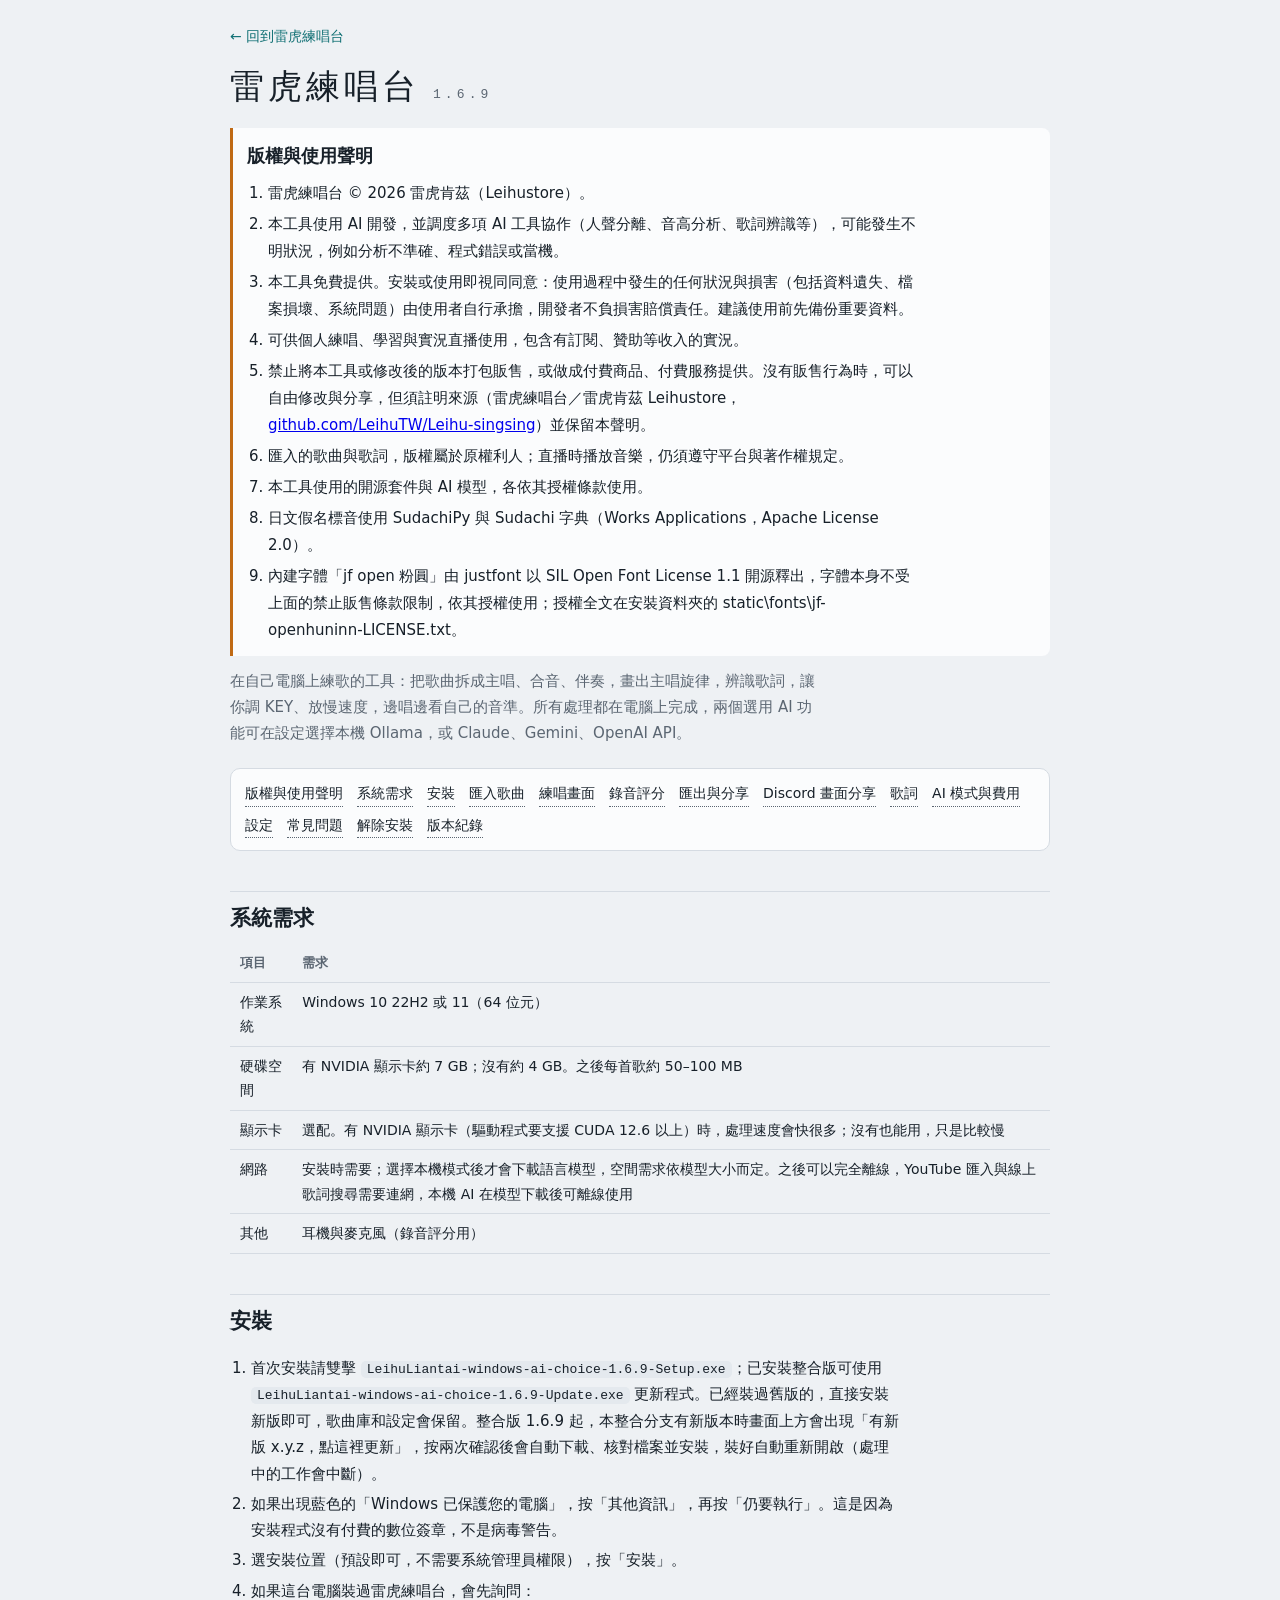
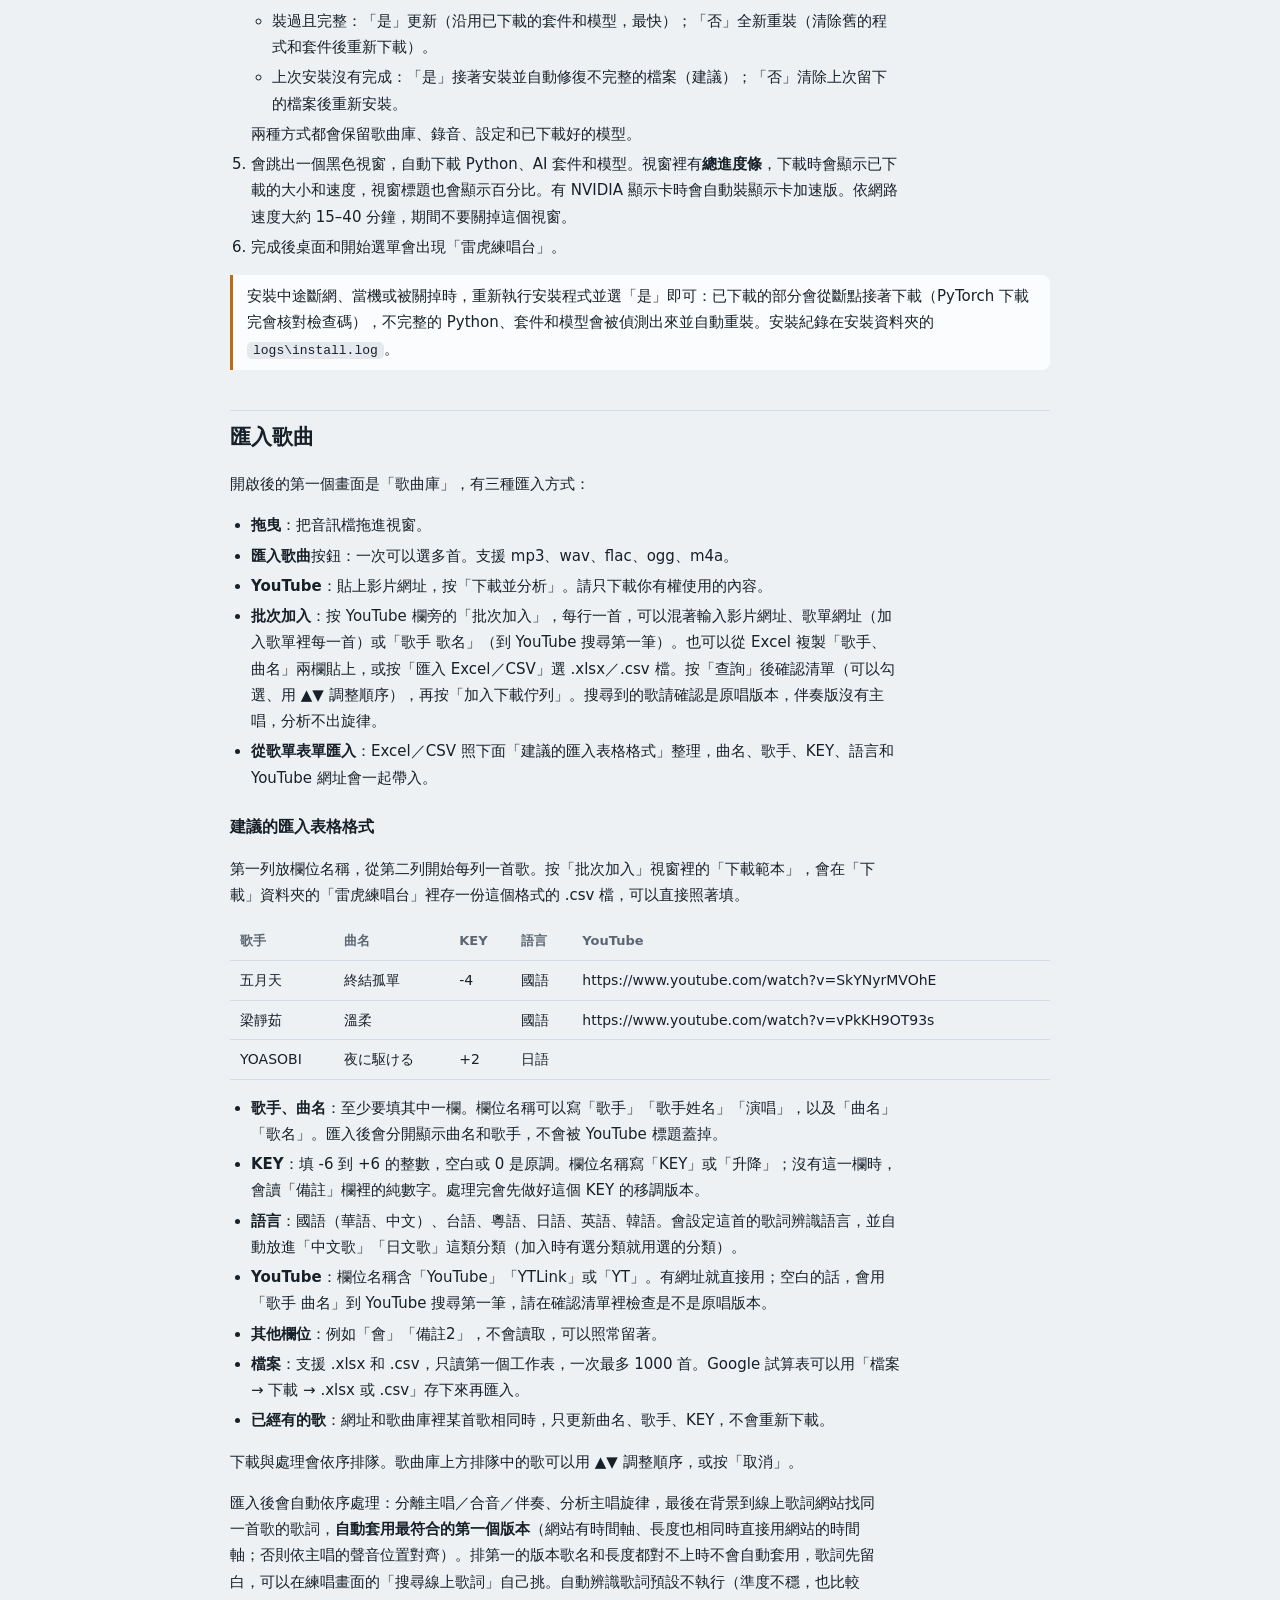
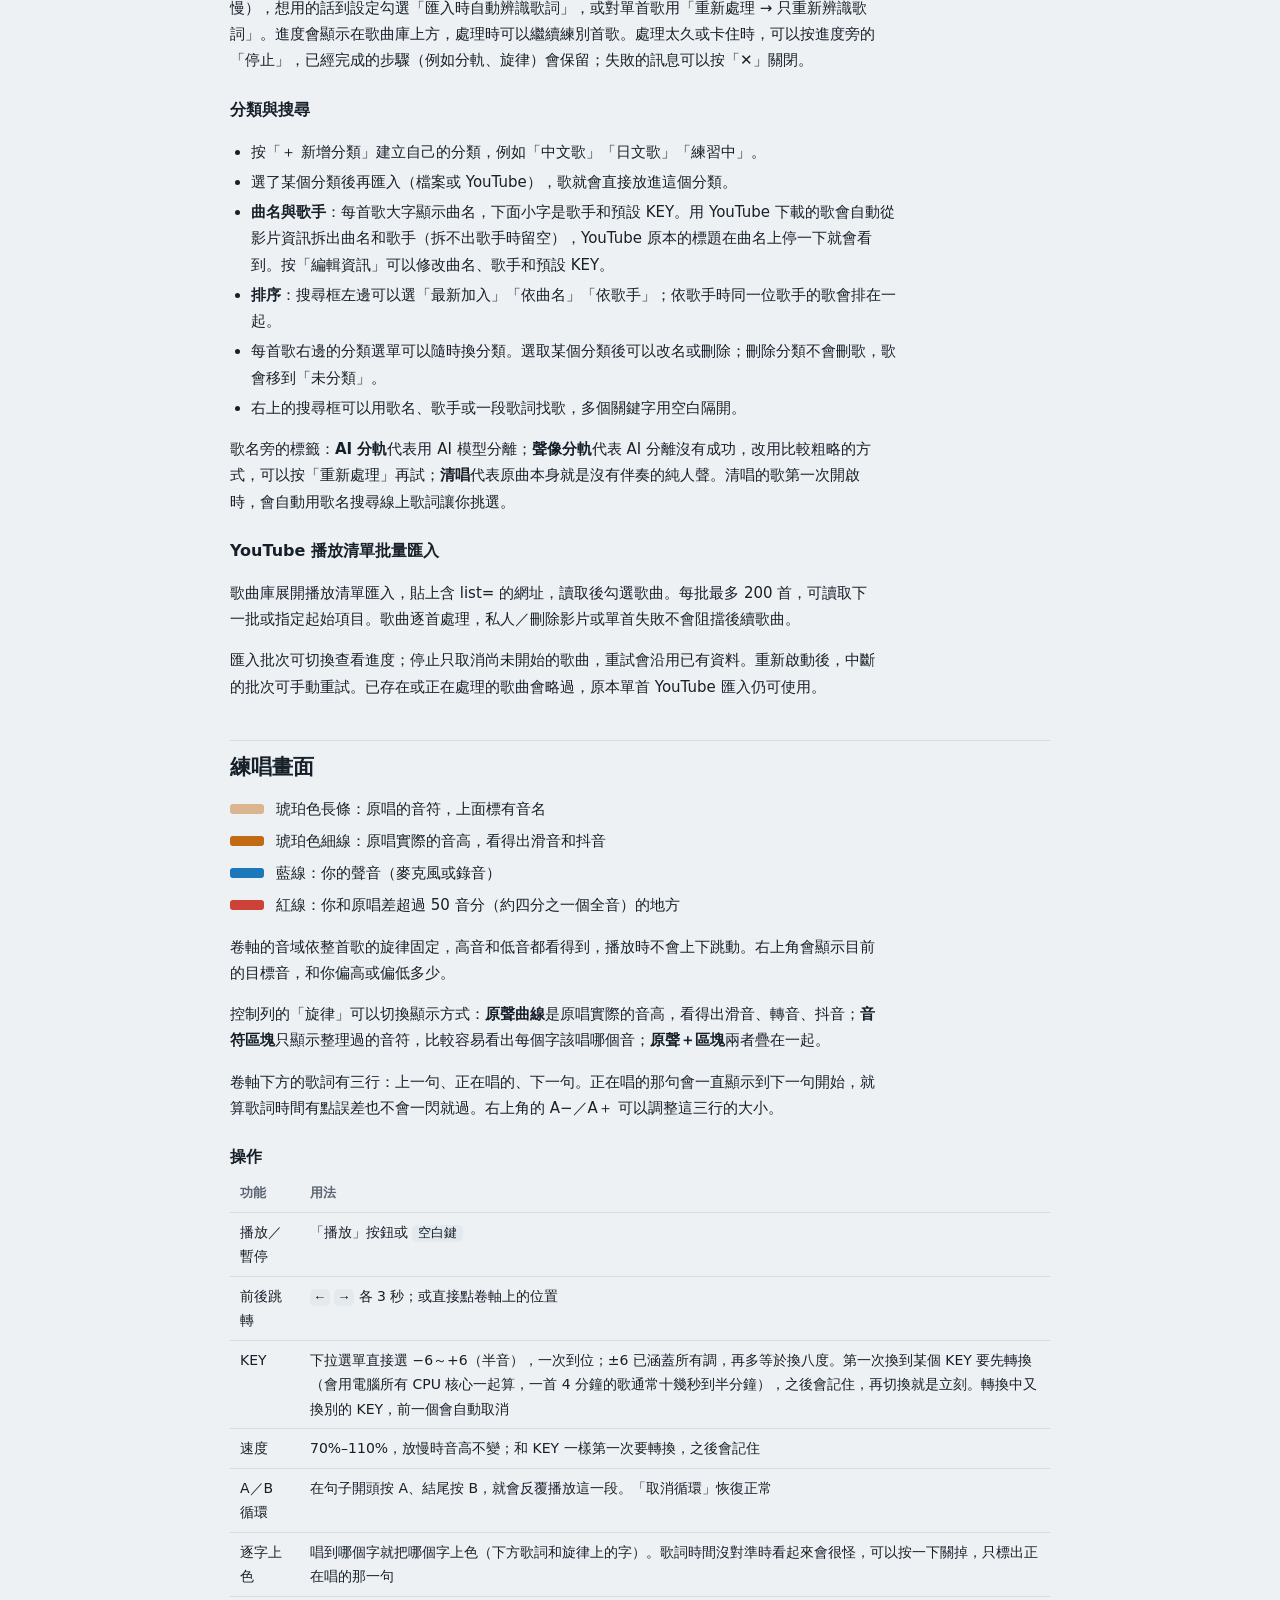
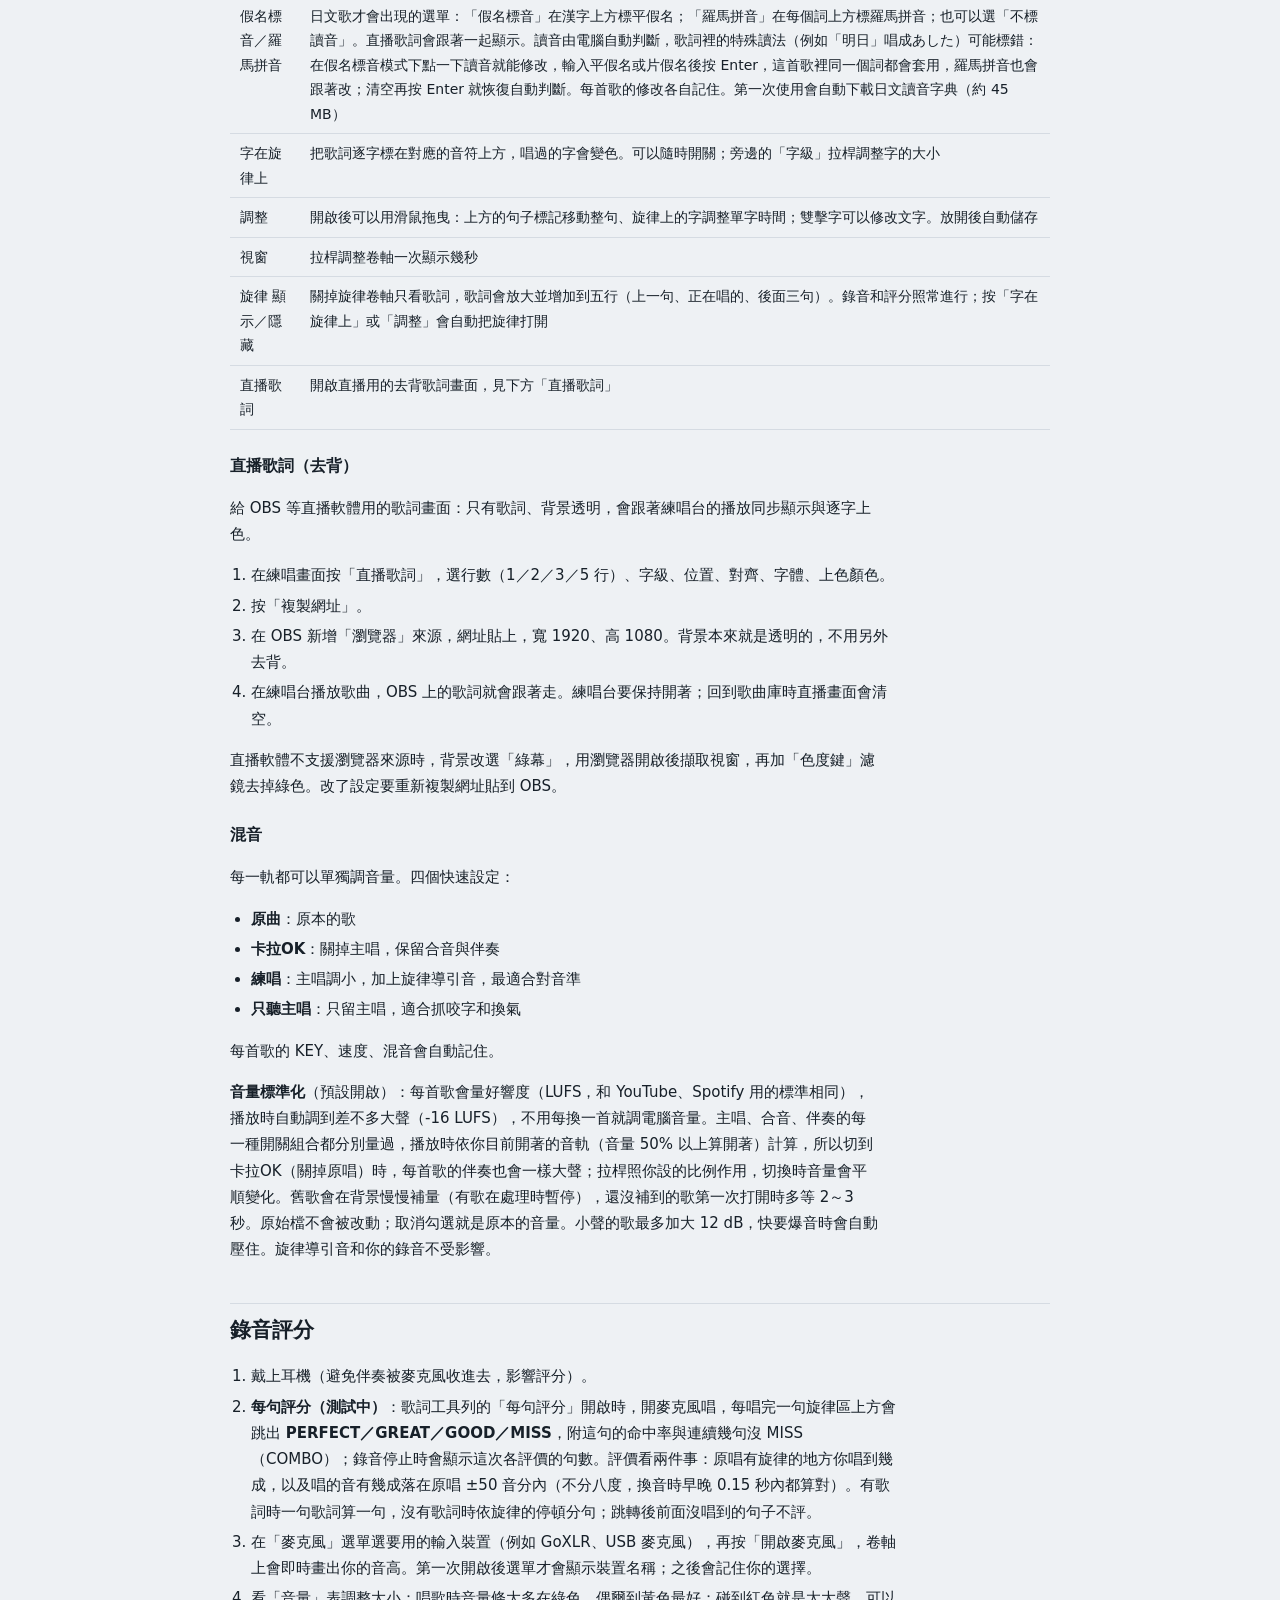
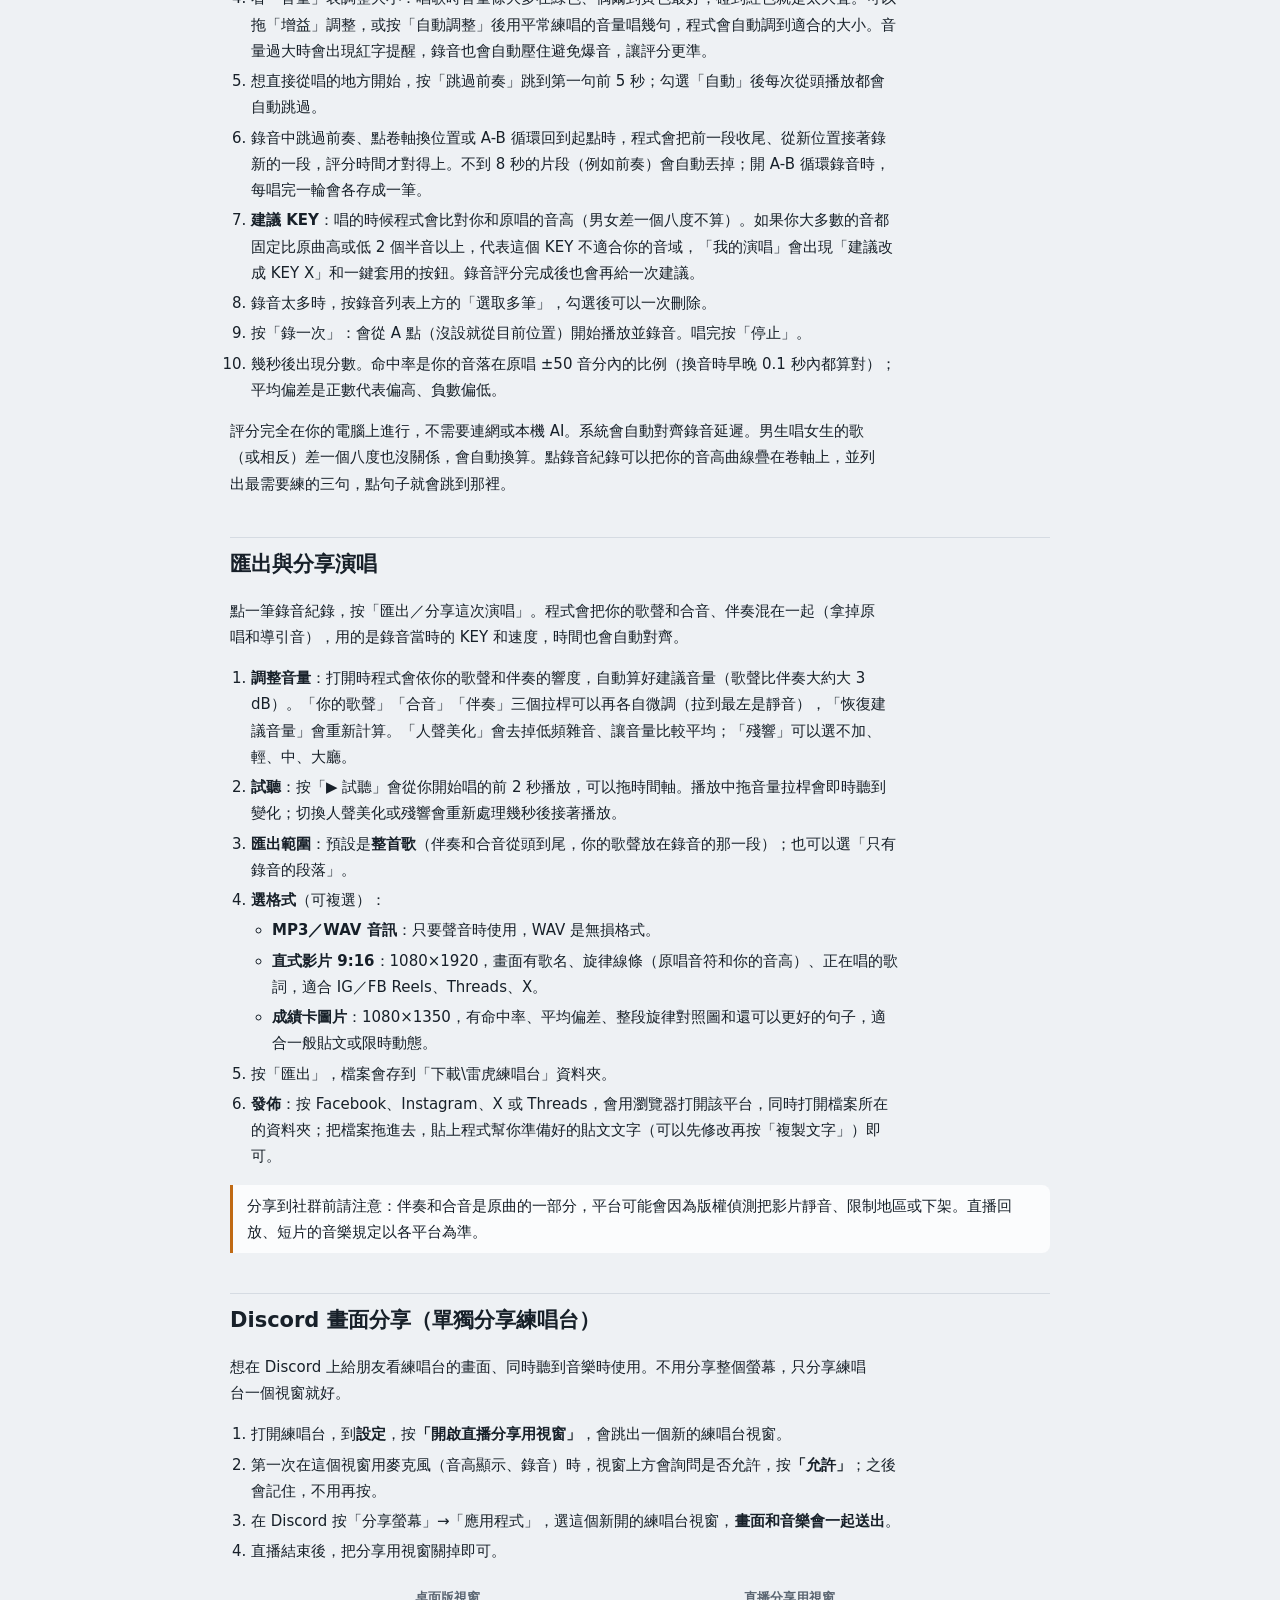
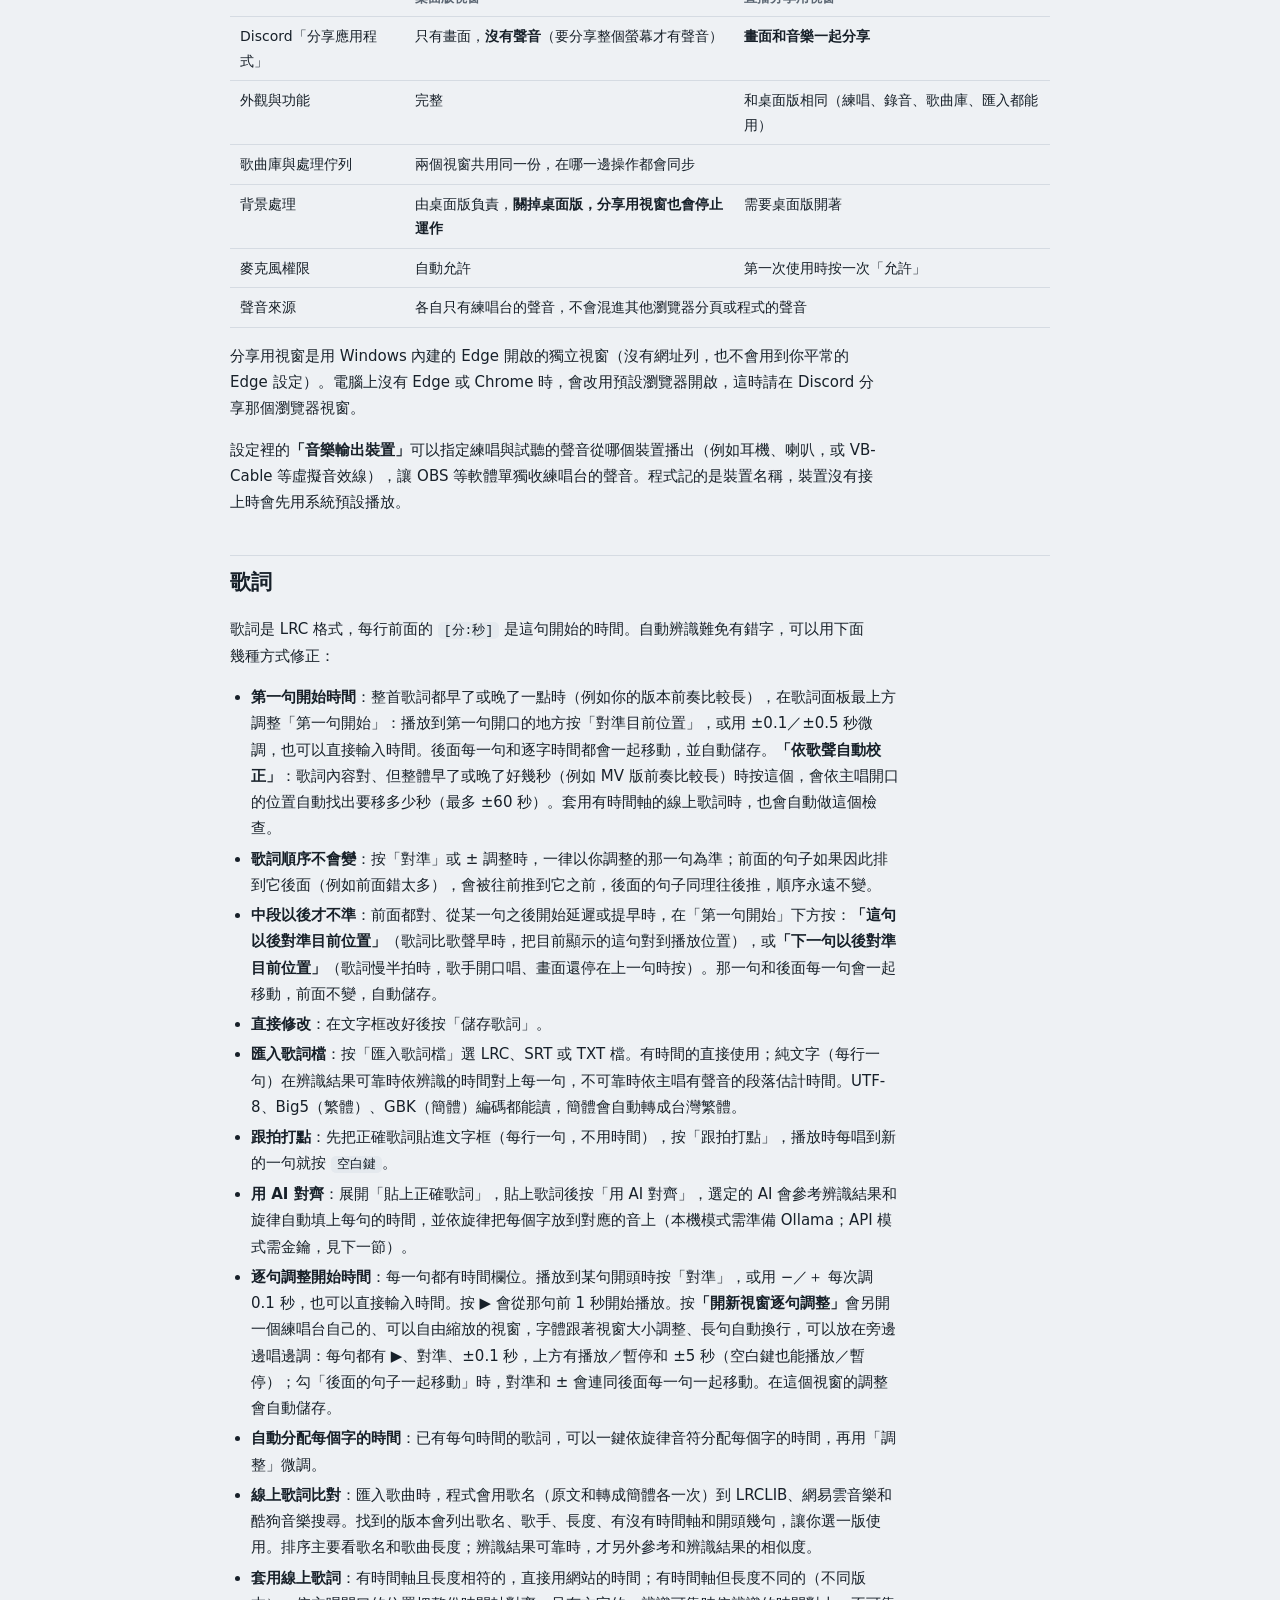
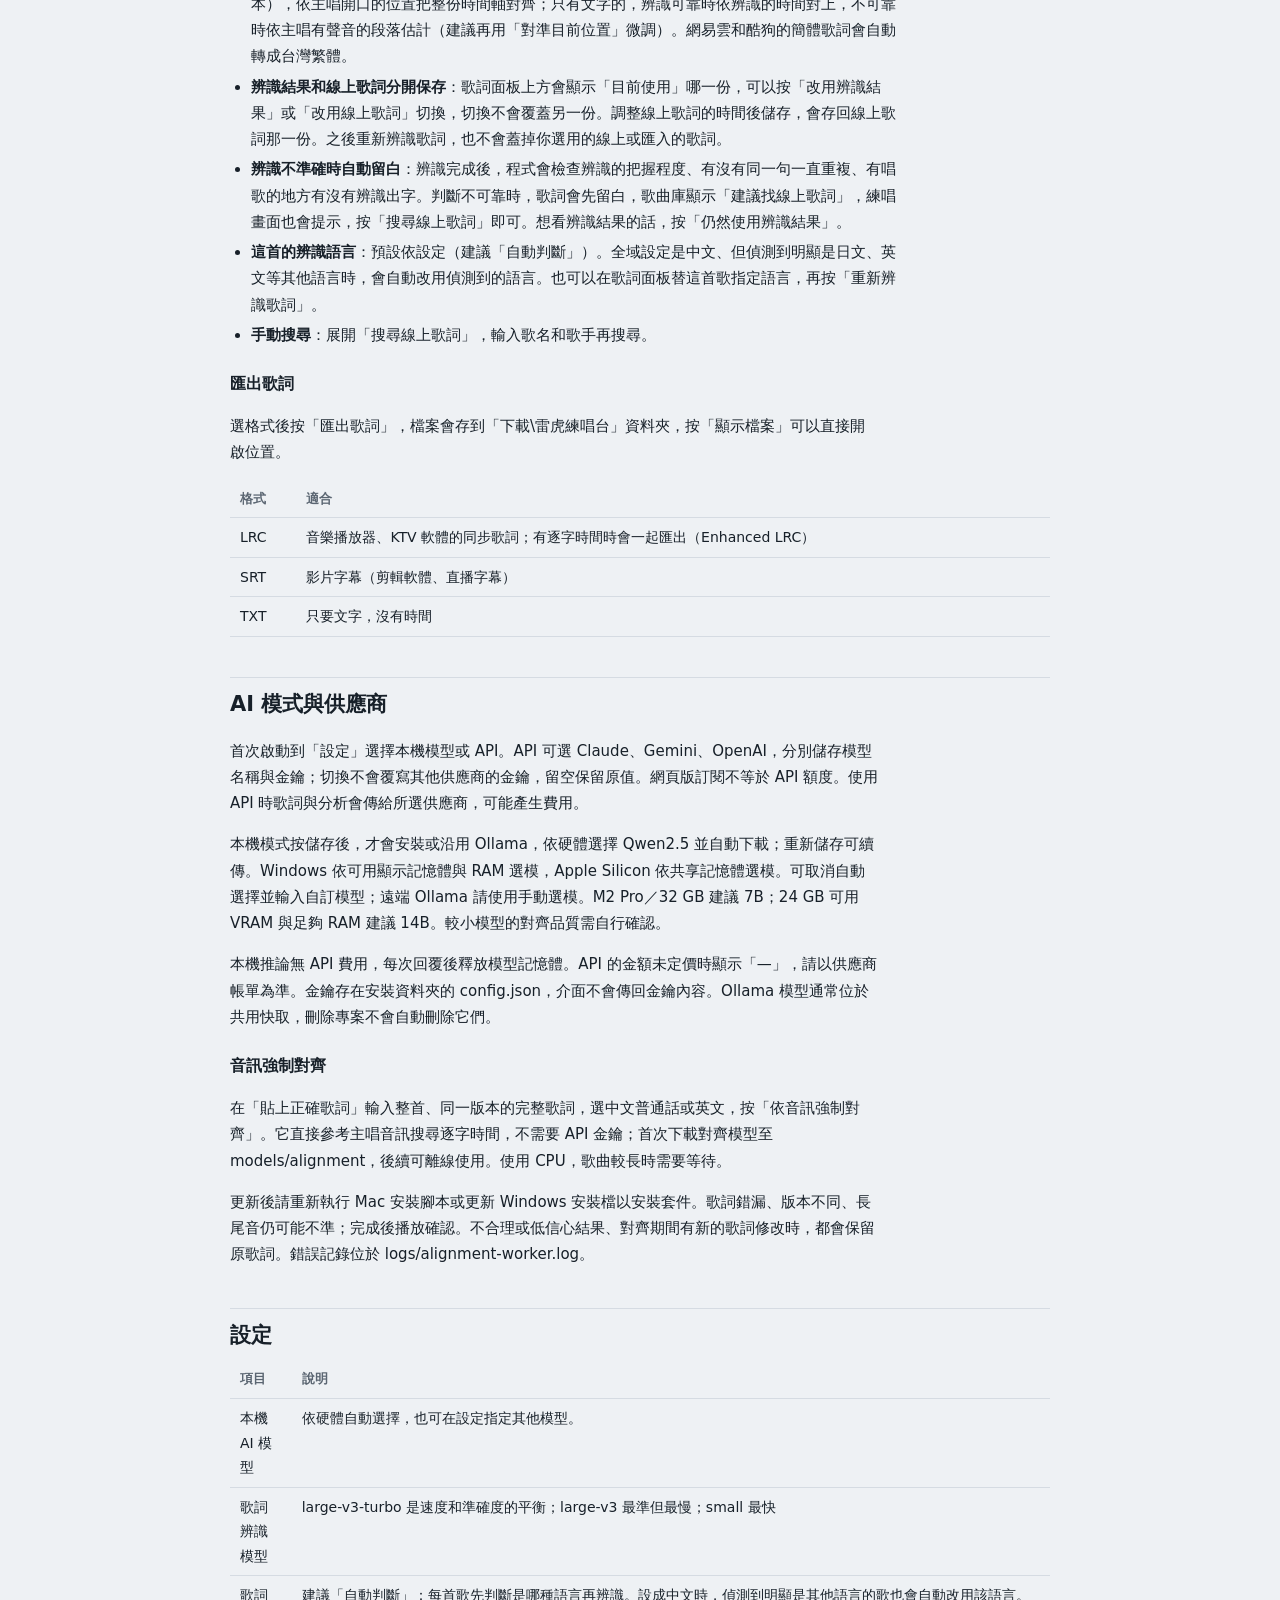
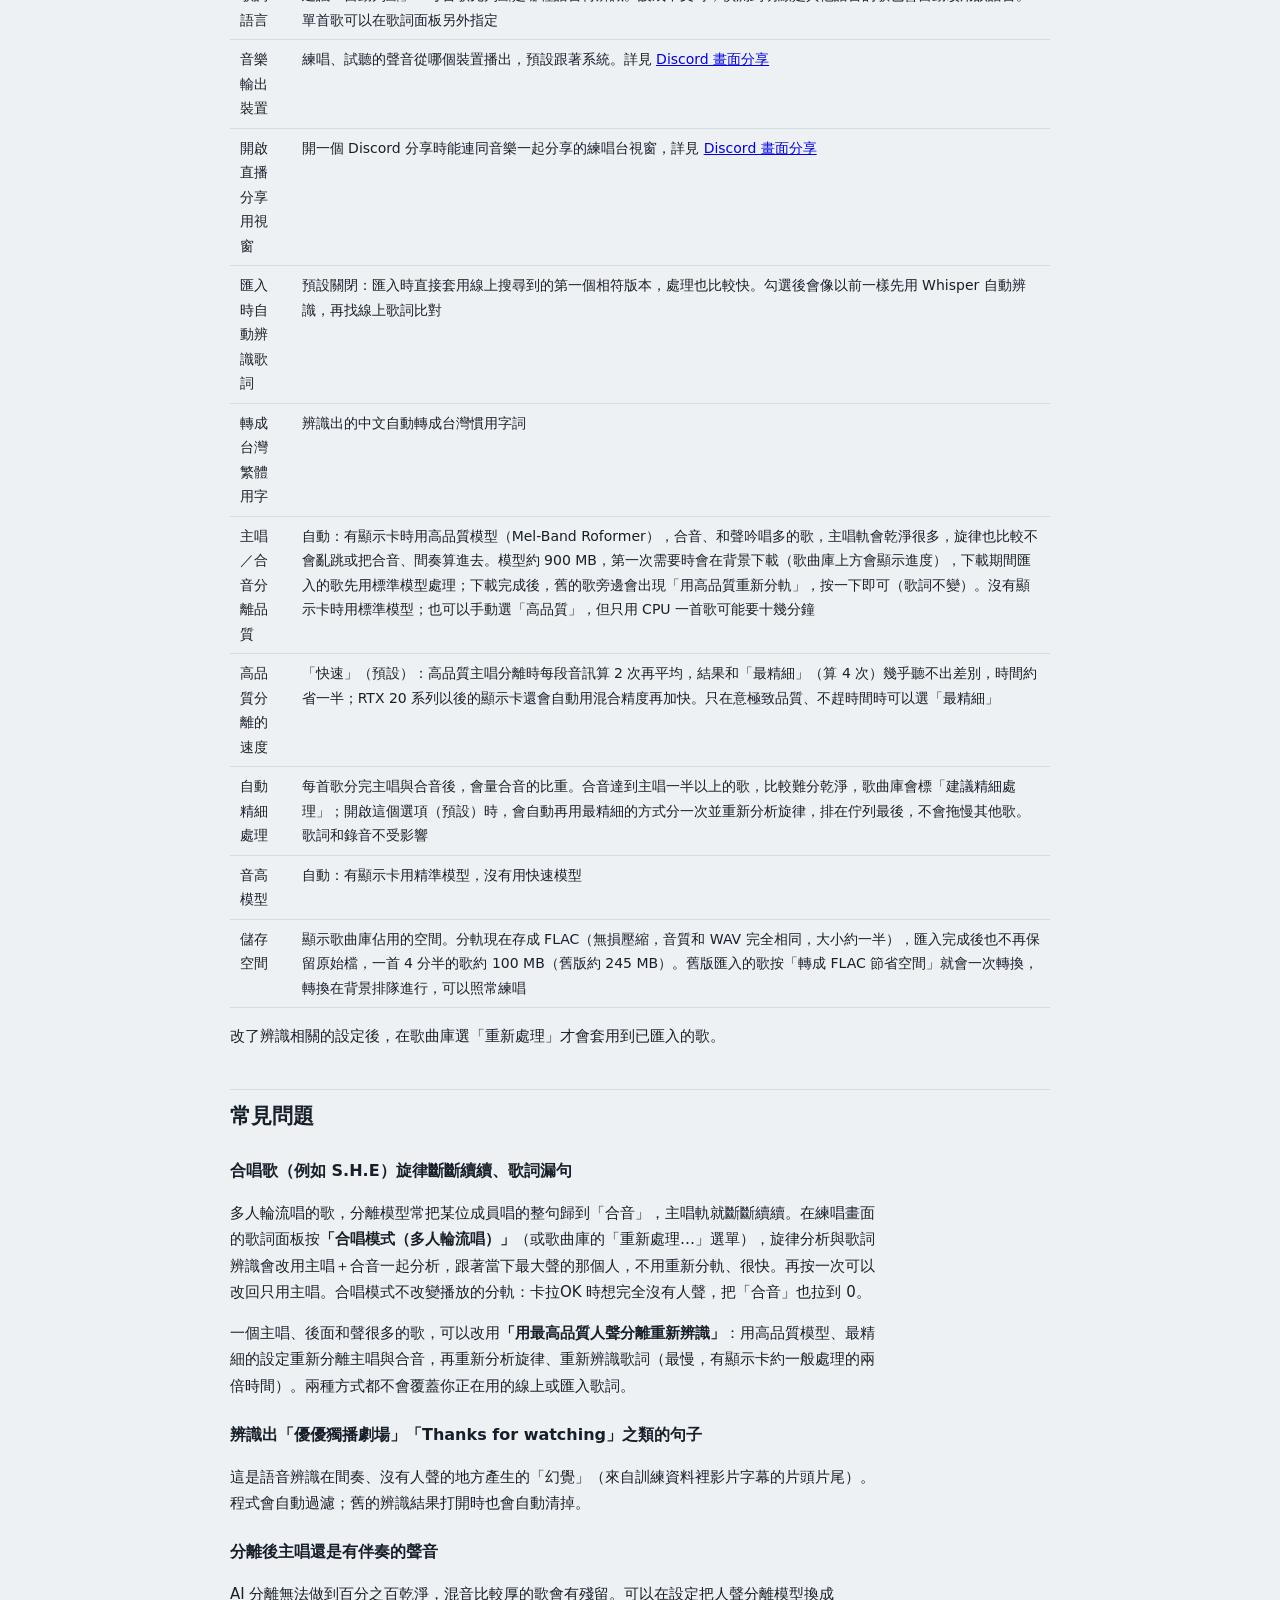
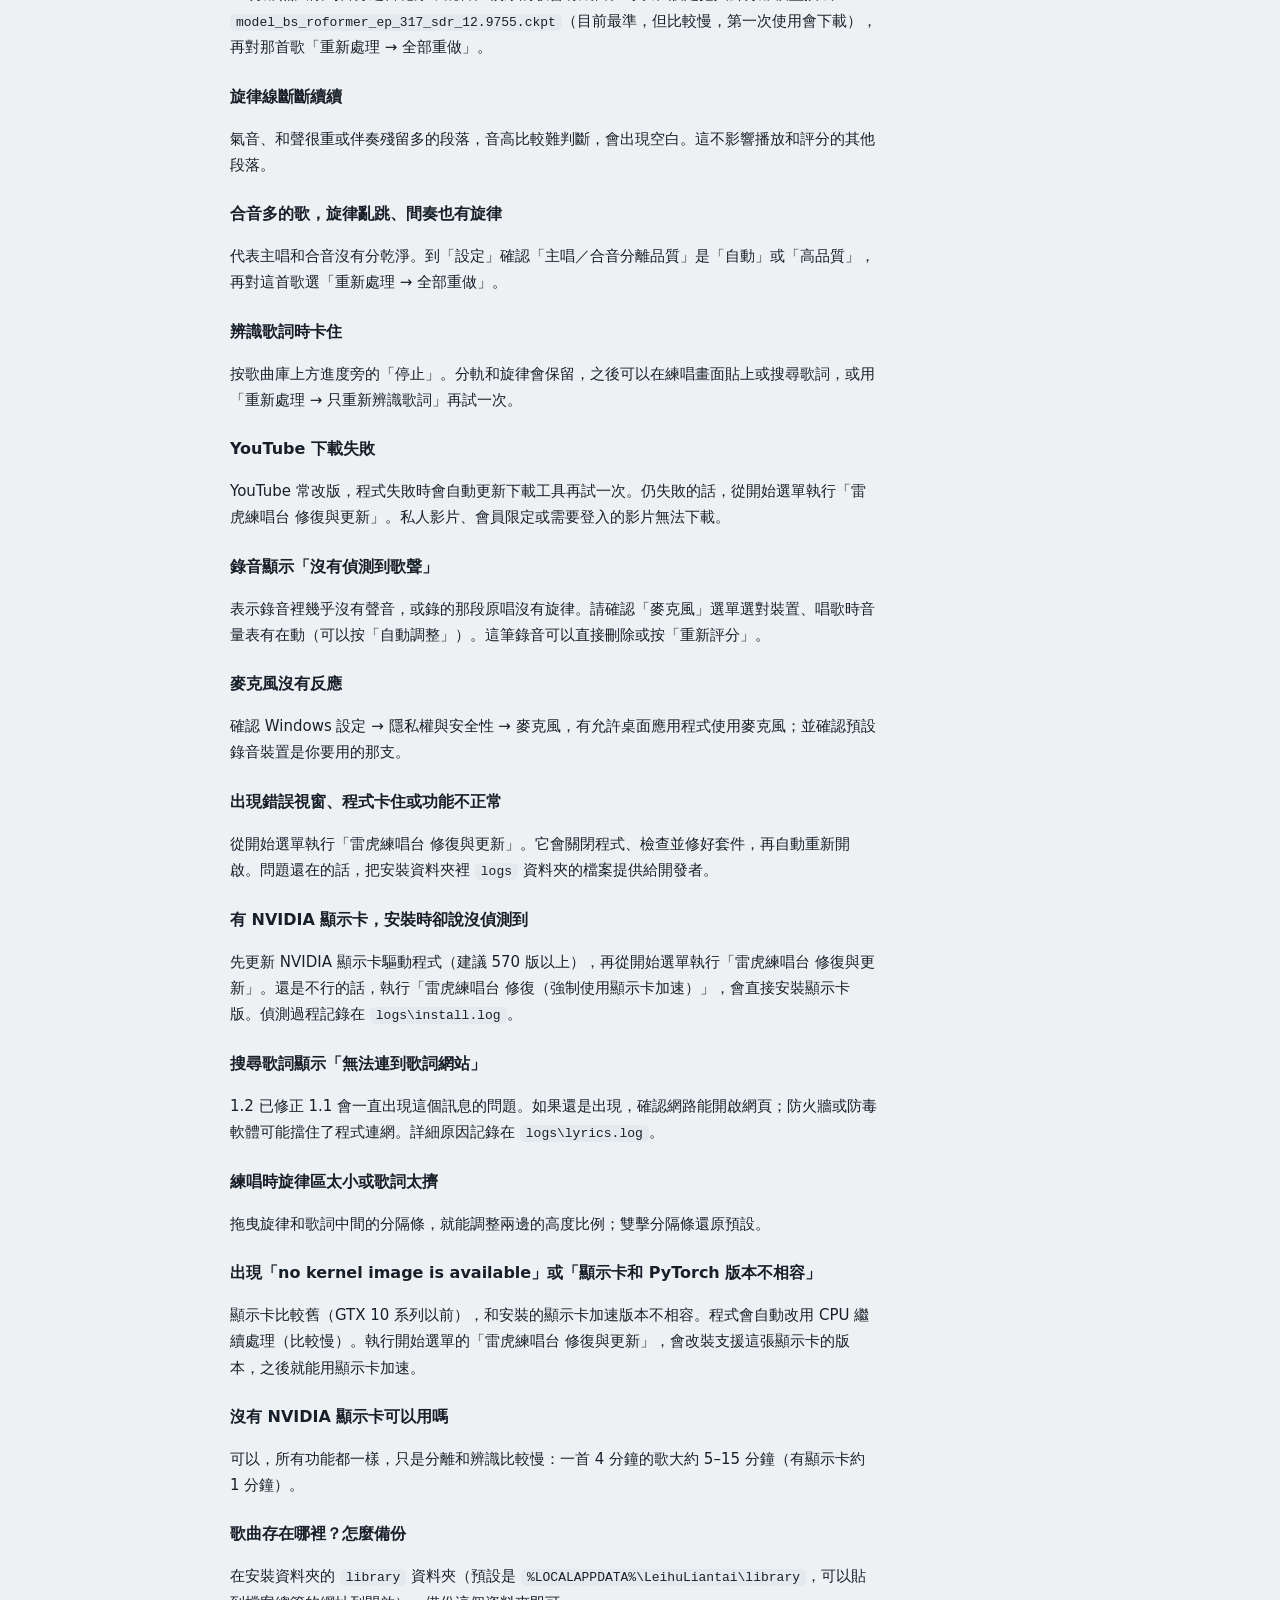
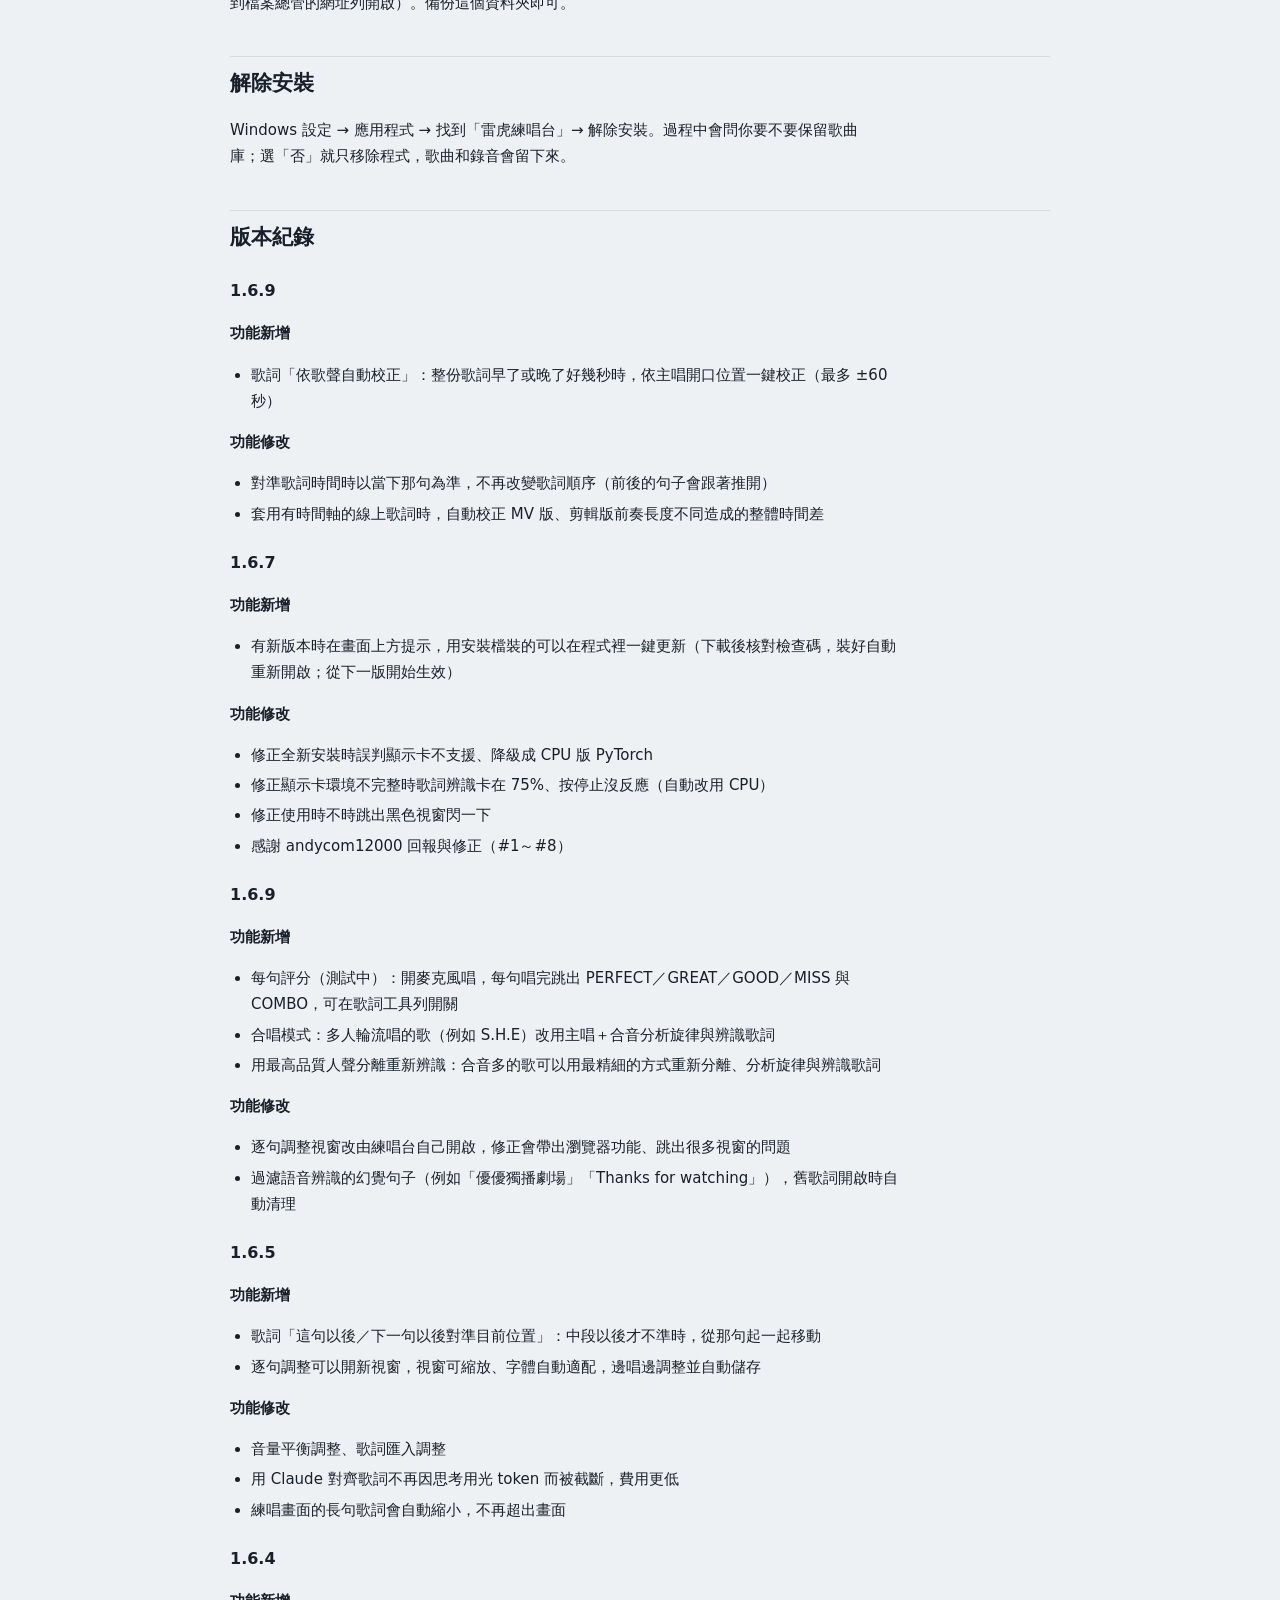
==== static/help.html @ 4dffa062 "Merge upstream 1.6.8 and preserve custom sync with integration-only updates" ====
<!doctype html>
<html lang="zh-Hant-TW">
<head>
<meta charset="utf-8">
<meta name="viewport" content="width=device-width,initial-scale=1">
<title>雷虎練唱台 1.6.9 使用說明</title>
<style>
/* 和程式本體同一套色彩：冷色控台底、琥珀色是原唱旋律、藍色是你的聲音 */
:root {
  --bg: #eef1f4; --panel: #fbfcfd; --ink: #172029; --muted: #5b6672; --line: #d5dbe2;
  --melody: #c06a14; --voice: #1d78bb; --accent: #0f6f73; --bad: #cc4237; --code: #e4e9ee;
  --sans: "Noto Sans TC", "PingFang TC", "Microsoft JhengHei", "Heiti TC", system-ui, sans-serif;
  --lyric: "LXGW WenKai TC", "Kaiti TC", "BiauKai", "DFKai-SB", "Noto Serif TC", serif;
  --mono: ui-monospace, "SF Mono", Consolas, "Cascadia Mono", monospace;
  color-scheme: light;
}
@media (prefers-color-scheme: dark) {
  :root { --bg: #0e1318; --panel: #151c23; --ink: #e5eaef; --muted: #91a0ae; --line: #26313b;
    --melody: #f0a04a; --voice: #5cb2ef; --accent: #3cb6ad; --bad: #f06a5f; --code: #1d262f; color-scheme: dark; }
}
* { box-sizing: border-box; }
html, body { margin: 0; background: var(--bg); color: var(--ink); font: 15px/1.75 var(--sans); }
.wrap { max-width: 860px; margin: 0 auto; padding: 24px 20px 64px; }
.top { display: flex; align-items: center; gap: 12px; flex-wrap: wrap; margin-bottom: 8px; }
.top a { color: var(--accent); text-decoration: none; font-size: 14px; }
h1 { font-family: var(--lyric); font-size: 34px; font-weight: 500; letter-spacing: .12em; margin: 8px 0 0; text-wrap: balance; }
.ver { font-family: var(--mono); font-size: 13px; color: var(--muted); }
.lede { color: var(--muted); max-width: 62ch; margin: 6px 0 22px; }
nav.toc { display: flex; flex-wrap: wrap; gap: 6px 14px; padding: 12px 14px; background: var(--panel); border: 1px solid var(--line); border-radius: 10px; font-size: 14px; }
nav.toc a { color: var(--ink); text-decoration: none; border-bottom: 1px dotted var(--muted); }
h2 { font-size: 21px; margin: 40px 0 8px; padding-top: 8px; border-top: 1px solid var(--line); text-wrap: balance; }
h3 { font-size: 16px; margin: 22px 0 4px; }
p, li { max-width: 68ch; }
ol, ul { padding-left: 1.4em; }
li { margin: 4px 0; }
kbd, code { font-family: var(--mono); font-size: 13px; background: var(--code); border-radius: 5px; padding: 1px 6px; }
.legal h2 { margin: 4px 0 8px; font-size: 18px; border-top: 0; padding-top: 0; }
.legal ol { margin: 0; padding-left: 1.4em; line-height: 1.8; }
.note { border-left: 3px solid var(--melody); padding: 8px 14px; background: var(--panel); border-radius: 0 8px 8px 0; margin: 12px 0; }
.warn { border-left-color: var(--bad); }
table { border-collapse: collapse; width: 100%; font-size: 14px; }
.tw { overflow-x: auto; }
th, td { text-align: left; padding: 7px 10px; border-bottom: 1px solid var(--line); vertical-align: top; }
th { color: var(--muted); font-weight: 600; font-size: 13px; }
.legend { display: grid; grid-template-columns: auto 1fr; gap: 6px 12px; align-items: center; margin: 10px 0; }
.sw { width: 34px; height: 10px; border-radius: 3px; }
.num { font-family: var(--mono); font-variant-numeric: tabular-nums; }
@media (max-width: 560px) { h1 { font-size: 28px; } .wrap { padding: 16px; } }
</style>
</head>
<body>
<div class="wrap">
  <div class="top"><a href="/" id="back">← 回到雷虎練唱台</a></div>
  <h1>雷虎練唱台 <span class="ver">1.6.9</span></h1>

  <section id="copyright" class="note legal" aria-labelledby="copyright-h">
    <h2 id="copyright-h">版權與使用聲明</h2>
    <ol>
      <li>雷虎練唱台 © 2026 雷虎肯茲（Leihustore）。</li>
      <li>本工具使用 AI 開發，並調度多項 AI 工具協作（人聲分離、音高分析、歌詞辨識等），可能發生不明狀況，例如分析不準確、程式錯誤或當機。</li>
      <li>本工具免費提供。安裝或使用即視同同意：使用過程中發生的任何狀況與損害（包括資料遺失、檔案損壞、系統問題）由使用者自行承擔，開發者不負損害賠償責任。建議使用前先備份重要資料。</li>
      <li>可供個人練唱、學習與實況直播使用，包含有訂閱、贊助等收入的實況。</li>
      <li>禁止將本工具或修改後的版本打包販售，或做成付費商品、付費服務提供。沒有販售行為時，可以自由修改與分享，但須註明來源（雷虎練唱台／雷虎肯茲 Leihustore，<a href="https://github.com/LeihuTW/Leihu-singsing">github.com/LeihuTW/Leihu-singsing</a>）並保留本聲明。</li>
      <li>匯入的歌曲與歌詞，版權屬於原權利人；直播時播放音樂，仍須遵守平台與著作權規定。</li>
      <li>本工具使用的開源套件與 AI 模型，各依其授權條款使用。</li>
      <li>日文假名標音使用 SudachiPy 與 Sudachi 字典（Works Applications，Apache License 2.0）。</li>
      <li>內建字體「jf open 粉圓」由 justfont 以 SIL Open Font License 1.1 開源釋出，字體本身不受上面的禁止販售條款限制，依其授權使用；授權全文在安裝資料夾的 static\fonts\jf-openhuninn-LICENSE.txt。</li>
    </ol>
  </section>
  <p class="lede">在自己電腦上練歌的工具：把歌曲拆成主唱、合音、伴奏，畫出主唱旋律，辨識歌詞，讓你調 KEY、放慢速度，邊唱邊看自己的音準。所有處理都在電腦上完成，兩個選用 AI 功能可在設定選擇本機 Ollama，或 Claude、Gemini、OpenAI API。</p>

  <nav class="toc" aria-label="目錄">
    <a href="#copyright">版權與使用聲明</a><a href="#req">系統需求</a><a href="#install">安裝</a><a href="#import">匯入歌曲</a><a href="#practice">練唱畫面</a>
    <a href="#record">錄音評分</a><a href="#share">匯出與分享</a><a href="#screenshare">Discord 畫面分享</a><a href="#lyrics">歌詞</a><a href="#claude">AI 模式與費用</a><a href="#settings">設定</a>
    <a href="#faq">常見問題</a><a href="#uninstall">解除安裝</a><a href="#changes">版本紀錄</a>
  </nav>

  <h2 id="req">系統需求</h2>
  <div class="tw"><table>
    <tr><th>項目</th><th>需求</th></tr>
    <tr><td>作業系統</td><td>Windows 10 22H2 或 11（64 位元）</td></tr>
    <tr><td>硬碟空間</td><td>有 NVIDIA 顯示卡約 7 GB；沒有約 4 GB。之後每首歌約 50–100 MB</td></tr>
    <tr><td>顯示卡</td><td>選配。有 NVIDIA 顯示卡（驅動程式要支援 CUDA 12.6 以上）時，處理速度會快很多；沒有也能用，只是比較慢</td></tr>
    <tr><td>網路</td><td>安裝時需要；選擇本機模式後才會下載語言模型，空間需求依模型大小而定。之後可以完全離線，YouTube 匯入與線上歌詞搜尋需要連網，本機 AI 在模型下載後可離線使用</td></tr>
    <tr><td>其他</td><td>耳機與麥克風（錄音評分用）</td></tr>
  </table></div>

  <h2 id="install">安裝</h2>
  <ol>
    <li>首次安裝請雙擊 <code>LeihuLiantai-windows-ai-choice-1.6.9-Setup.exe</code>；已安裝整合版可使用 <code>LeihuLiantai-windows-ai-choice-1.6.9-Update.exe</code> 更新程式。已經裝過舊版的，直接安裝新版即可，歌曲庫和設定會保留。整合版 1.6.9 起，本整合分支有新版本時畫面上方會出現「有新版 x.y.z，點這裡更新」，按兩次確認後會自動下載、核對檔案並安裝，裝好自動重新開啟（處理中的工作會中斷）。</li>
    <li>如果出現藍色的「Windows 已保護您的電腦」，按「其他資訊」，再按「仍要執行」。這是因為安裝程式沒有付費的數位簽章，不是病毒警告。</li>
    <li>選安裝位置（預設即可，不需要系統管理員權限），按「安裝」。</li>
    <li>如果這台電腦裝過雷虎練唱台，會先詢問：
      <ul>
        <li>裝過且完整：「是」更新（沿用已下載的套件和模型，最快）；「否」全新重裝（清除舊的程式和套件後重新下載）。</li>
        <li>上次安裝沒有完成：「是」接著安裝並自動修復不完整的檔案（建議）；「否」清除上次留下的檔案後重新安裝。</li>
      </ul>
      兩種方式都會保留歌曲庫、錄音、設定和已下載好的模型。</li>
    <li>會跳出一個黑色視窗，自動下載 Python、AI 套件和模型。視窗裡有<b>總進度條</b>，下載時會顯示已下載的大小和速度，視窗標題也會顯示百分比。有 NVIDIA 顯示卡時會自動裝顯示卡加速版。依網路速度大約 15–40 分鐘，期間不要關掉這個視窗。</li>
    <li>完成後桌面和開始選單會出現「雷虎練唱台」。</li>
  </ol>
  <div class="note">安裝中途斷網、當機或被關掉時，重新執行安裝程式並選「是」即可：已下載的部分會從斷點接著下載（PyTorch 下載完會核對檢查碼），不完整的 Python、套件和模型會被偵測出來並自動重裝。安裝紀錄在安裝資料夾的 <code>logs\install.log</code>。</div>

  <h2 id="import">匯入歌曲</h2>
  <p>開啟後的第一個畫面是「歌曲庫」，有三種匯入方式：</p>
  <ul>
    <li><b>拖曳</b>：把音訊檔拖進視窗。</li>
    <li><b>匯入歌曲</b>按鈕：一次可以選多首。支援 mp3、wav、flac、ogg、m4a。</li>
    <li><b>YouTube</b>：貼上影片網址，按「下載並分析」。請只下載你有權使用的內容。</li>
    <li><b>批次加入</b>：按 YouTube 欄旁的「批次加入」，每行一首，可以混著輸入影片網址、歌單網址（加入歌單裡每一首）或「歌手 歌名」（到 YouTube 搜尋第一筆）。也可以從 Excel 複製「歌手、曲名」兩欄貼上，或按「匯入 Excel／CSV」選 .xlsx／.csv 檔。按「查詢」後確認清單（可以勾選、用 ▲▼ 調整順序），再按「加入下載佇列」。搜尋到的歌請確認是原唱版本，伴奏版沒有主唱，分析不出旋律。</li>
    <li><b>從歌單表單匯入</b>：Excel／CSV 照下面「建議的匯入表格格式」整理，曲名、歌手、KEY、語言和 YouTube 網址會一起帶入。</li>
  </ul>
  <h3 id="sheet-format">建議的匯入表格格式</h3>
  <p>第一列放欄位名稱，從第二列開始每列一首歌。按「批次加入」視窗裡的「下載範本」，會在「下載」資料夾的「雷虎練唱台」裡存一份這個格式的 .csv 檔，可以直接照著填。</p>
  <div class="tw"><table>
    <tr><th>歌手</th><th>曲名</th><th>KEY</th><th>語言</th><th>YouTube</th></tr>
    <tr><td>五月天</td><td>終結孤單</td><td>-4</td><td>國語</td><td>https://www.youtube.com/watch?v=SkYNyrMVOhE</td></tr>
    <tr><td>梁靜茹</td><td>溫柔</td><td></td><td>國語</td><td>https://www.youtube.com/watch?v=vPkKH9OT93s</td></tr>
    <tr><td>YOASOBI</td><td>夜に駆ける</td><td>+2</td><td>日語</td><td></td></tr>
  </table></div>
  <ul>
    <li><b>歌手、曲名</b>：至少要填其中一欄。欄位名稱可以寫「歌手」「歌手姓名」「演唱」，以及「曲名」「歌名」。匯入後會分開顯示曲名和歌手，不會被 YouTube 標題蓋掉。</li>
    <li><b>KEY</b>：填 -6 到 +6 的整數，空白或 0 是原調。欄位名稱寫「KEY」或「升降」；沒有這一欄時，會讀「備註」欄裡的純數字。處理完會先做好這個 KEY 的移調版本。</li>
    <li><b>語言</b>：國語（華語、中文）、台語、粵語、日語、英語、韓語。會設定這首的歌詞辨識語言，並自動放進「中文歌」「日文歌」這類分類（加入時有選分類就用選的分類）。</li>
    <li><b>YouTube</b>：欄位名稱含「YouTube」「YTLink」或「YT」。有網址就直接用；空白的話，會用「歌手 曲名」到 YouTube 搜尋第一筆，請在確認清單裡檢查是不是原唱版本。</li>
    <li><b>其他欄位</b>：例如「會」「備註2」，不會讀取，可以照常留著。</li>
    <li><b>檔案</b>：支援 .xlsx 和 .csv，只讀第一個工作表，一次最多 1000 首。Google 試算表可以用「檔案 → 下載 → .xlsx 或 .csv」存下來再匯入。</li>
    <li><b>已經有的歌</b>：網址和歌曲庫裡某首歌相同時，只更新曲名、歌手、KEY，不會重新下載。</li>
  </ul>
  <p>下載與處理會依序排隊。歌曲庫上方排隊中的歌可以用 ▲▼ 調整順序，或按「取消」。</p>
  <p>匯入後會自動依序處理：分離主唱／合音／伴奏、分析主唱旋律，最後在背景到線上歌詞網站找同一首歌的歌詞，<b>自動套用最符合的第一個版本</b>（網站有時間軸、長度也相同時直接用網站的時間軸；否則依主唱的聲音位置對齊）。排第一的版本歌名和長度都對不上時不會自動套用，歌詞先留白，可以在練唱畫面的「搜尋線上歌詞」自己挑。自動辨識歌詞預設不執行（準度不穩，也比較慢），想用的話到設定勾選「匯入時自動辨識歌詞」，或對單首歌用「重新處理 → 只重新辨識歌詞」。進度會顯示在歌曲庫上方，處理時可以繼續練別首歌。處理太久或卡住時，可以按進度旁的「停止」，已經完成的步驟（例如分軌、旋律）會保留；失敗的訊息可以按「✕」關閉。</p>
  <h3>分類與搜尋</h3>
  <ul>
    <li>按「＋ 新增分類」建立自己的分類，例如「中文歌」「日文歌」「練習中」。</li>
    <li>選了某個分類後再匯入（檔案或 YouTube），歌就會直接放進這個分類。</li>
    <li><b>曲名與歌手</b>：每首歌大字顯示曲名，下面小字是歌手和預設 KEY。用 YouTube 下載的歌會自動從影片資訊拆出曲名和歌手（拆不出歌手時留空），YouTube 原本的標題在曲名上停一下就會看到。按「編輯資訊」可以修改曲名、歌手和預設 KEY。</li>
    <li><b>排序</b>：搜尋框左邊可以選「最新加入」「依曲名」「依歌手」；依歌手時同一位歌手的歌會排在一起。</li>
    <li>每首歌右邊的分類選單可以隨時換分類。選取某個分類後可以改名或刪除；刪除分類不會刪歌，歌會移到「未分類」。</li>
    <li>右上的搜尋框可以用歌名、歌手或一段歌詞找歌，多個關鍵字用空白隔開。</li>
  </ul>
  <p>歌名旁的標籤：<b>AI 分軌</b>代表用 AI 模型分離；<b>聲像分軌</b>代表 AI 分離沒有成功，改用比較粗略的方式，可以按「重新處理」再試；<b>清唱</b>代表原曲本身就是沒有伴奏的純人聲。清唱的歌第一次開啟時，會自動用歌名搜尋線上歌詞讓你挑選。</p>

  <h3>YouTube 播放清單批量匯入</h3>
  <p>歌曲庫展開播放清單匯入，貼上含 list= 的網址，讀取後勾選歌曲。每批最多 200 首，可讀取下一批或指定起始項目。歌曲逐首處理，私人／刪除影片或單首失敗不會阻擋後續歌曲。</p>
  <p>匯入批次可切換查看進度；停止只取消尚未開始的歌曲，重試會沿用已有資料。重新啟動後，中斷的批次可手動重試。已存在或正在處理的歌曲會略過，原本單首 YouTube 匯入仍可使用。</p>

  <h2 id="practice">練唱畫面</h2>
  <div class="legend">
    <span class="sw" style="background: var(--melody); opacity: .45"></span><span>琥珀色長條：原唱的音符，上面標有音名</span>
    <span class="sw" style="background: var(--melody)"></span><span>琥珀色細線：原唱實際的音高，看得出滑音和抖音</span>
    <span class="sw" style="background: var(--voice)"></span><span>藍線：你的聲音（麥克風或錄音）</span>
    <span class="sw" style="background: var(--bad)"></span><span>紅線：你和原唱差超過 50 音分（約四分之一個全音）的地方</span>
  </div>
  <p>卷軸的音域依整首歌的旋律固定，高音和低音都看得到，播放時不會上下跳動。右上角會顯示目前的目標音，和你偏高或偏低多少。</p>
  <p>控制列的「旋律」可以切換顯示方式：<b>原聲曲線</b>是原唱實際的音高，看得出滑音、轉音、抖音；<b>音符區塊</b>只顯示整理過的音符，比較容易看出每個字該唱哪個音；<b>原聲＋區塊</b>兩者疊在一起。</p>
  <p>卷軸下方的歌詞有三行：上一句、正在唱的、下一句。正在唱的那句會一直顯示到下一句開始，就算歌詞時間有點誤差也不會一閃就過。右上角的 A−／A＋ 可以調整這三行的大小。</p>
  <h3>操作</h3>
  <div class="tw"><table>
    <tr><th>功能</th><th>用法</th></tr>
    <tr><td>播放／暫停</td><td>「播放」按鈕或 <kbd>空白鍵</kbd></td></tr>
    <tr><td>前後跳轉</td><td><kbd>←</kbd> <kbd>→</kbd> 各 3 秒；或直接點卷軸上的位置</td></tr>
    <tr><td>KEY</td><td>下拉選單直接選 −6～+6（半音），一次到位；±6 已涵蓋所有調，再多等於換八度。第一次換到某個 KEY 要先轉換（會用電腦所有 CPU 核心一起算，一首 4 分鐘的歌通常十幾秒到半分鐘），之後會記住，再切換就是立刻。轉換中又換別的 KEY，前一個會自動取消</td></tr>
    <tr><td>速度</td><td>70%–110%，放慢時音高不變；和 KEY 一樣第一次要轉換，之後會記住</td></tr>
    <tr><td>A／B 循環</td><td>在句子開頭按 A、結尾按 B，就會反覆播放這一段。「取消循環」恢復正常</td></tr>
    <tr><td>逐字上色</td><td>唱到哪個字就把哪個字上色（下方歌詞和旋律上的字）。歌詞時間沒對準時看起來會很怪，可以按一下關掉，只標出正在唱的那一句</td></tr>
    <tr><td>假名標音／羅馬拼音</td><td>日文歌才會出現的選單：「假名標音」在漢字上方標平假名；「羅馬拼音」在每個詞上方標羅馬拼音；也可以選「不標讀音」。直播歌詞會跟著一起顯示。讀音由電腦自動判斷，歌詞裡的特殊讀法（例如「明日」唱成あした）可能標錯：在假名標音模式下點一下讀音就能修改，輸入平假名或片假名後按 Enter，這首歌裡同一個詞都會套用，羅馬拼音也會跟著改；清空再按 Enter 就恢復自動判斷。每首歌的修改各自記住。第一次使用會自動下載日文讀音字典（約 45 MB）</td></tr>
    <tr><td>字在旋律上</td><td>把歌詞逐字標在對應的音符上方，唱過的字會變色。可以隨時開關；旁邊的「字級」拉桿調整字的大小</td></tr>
    <tr><td>調整</td><td>開啟後可以用滑鼠拖曳：上方的句子標記移動整句、旋律上的字調整單字時間；雙擊字可以修改文字。放開後自動儲存</td></tr>
    <tr><td>視窗</td><td>拉桿調整卷軸一次顯示幾秒</td></tr>
    <tr><td>旋律 顯示／隱藏</td><td>關掉旋律卷軸只看歌詞，歌詞會放大並增加到五行（上一句、正在唱的、後面三句）。錄音和評分照常進行；按「字在旋律上」或「調整」會自動把旋律打開</td></tr>
    <tr><td>直播歌詞</td><td>開啟直播用的去背歌詞畫面，見下方「直播歌詞」</td></tr>
  </table></div>
  <h3 id="overlay">直播歌詞（去背）</h3>
  <p>給 OBS 等直播軟體用的歌詞畫面：只有歌詞、背景透明，會跟著練唱台的播放同步顯示與逐字上色。</p>
  <ol>
    <li>在練唱畫面按「直播歌詞」，選行數（1／2／3／5 行）、字級、位置、對齊、字體、上色顏色。</li>
    <li>按「複製網址」。</li>
    <li>在 OBS 新增「瀏覽器」來源，網址貼上，寬 1920、高 1080。背景本來就是透明的，不用另外去背。</li>
    <li>在練唱台播放歌曲，OBS 上的歌詞就會跟著走。練唱台要保持開著；回到歌曲庫時直播畫面會清空。</li>
  </ol>
  <p>直播軟體不支援瀏覽器來源時，背景改選「綠幕」，用瀏覽器開啟後擷取視窗，再加「色度鍵」濾鏡去掉綠色。改了設定要重新複製網址貼到 OBS。</p>
  <h3>混音</h3>
  <p>每一軌都可以單獨調音量。四個快速設定：</p>
  <ul>
    <li><b>原曲</b>：原本的歌</li>
    <li><b>卡拉OK</b>：關掉主唱，保留合音與伴奏</li>
    <li><b>練唱</b>：主唱調小，加上旋律導引音，最適合對音準</li>
    <li><b>只聽主唱</b>：只留主唱，適合抓咬字和換氣</li>
  </ul>
  <p>每首歌的 KEY、速度、混音會自動記住。</p>
  <p><b>音量標準化</b>（預設開啟）：每首歌會量好響度（LUFS，和 YouTube、Spotify 用的標準相同），播放時自動調到差不多大聲（-16 LUFS），不用每換一首就調電腦音量。主唱、合音、伴奏的每一種開關組合都分別量過，播放時依你目前開著的音軌（音量 50% 以上算開著）計算，所以切到卡拉OK（關掉原唱）時，每首歌的伴奏也會一樣大聲；拉桿照你設的比例作用，切換時音量會平順變化。舊歌會在背景慢慢補量（有歌在處理時暫停），還沒補到的歌第一次打開時多等 2～3 秒。原始檔不會被改動；取消勾選就是原本的音量。小聲的歌最多加大 12 dB，快要爆音時會自動壓住。旋律導引音和你的錄音不受影響。</p>

  <h2 id="record">錄音評分</h2>
  <ol>
    <li>戴上耳機（避免伴奏被麥克風收進去，影響評分）。</li>
    <li><b>每句評分（測試中）</b>：歌詞工具列的「每句評分」開啟時，開麥克風唱，每唱完一句旋律區上方會跳出 <b>PERFECT／GREAT／GOOD／MISS</b>，附這句的命中率與連續幾句沒 MISS（COMBO）；錄音停止時會顯示這次各評價的句數。評價看兩件事：原唱有旋律的地方你唱到幾成，以及唱的音有幾成落在原唱 ±50 音分內（不分八度，換音時早晚 0.15 秒內都算對）。有歌詞時一句歌詞算一句，沒有歌詞時依旋律的停頓分句；跳轉後前面沒唱到的句子不評。</li>
    <li>在「麥克風」選單選要用的輸入裝置（例如 GoXLR、USB 麥克風），再按「開啟麥克風」，卷軸上會即時畫出你的音高。第一次開啟後選單才會顯示裝置名稱；之後會記住你的選擇。</li>
    <li>看「音量」表調整大小：唱歌時音量條大多在綠色、偶爾到黃色最好；碰到紅色就是太大聲。可以拖「增益」調整，或按「自動調整」後用平常練唱的音量唱幾句，程式會自動調到適合的大小。音量過大時會出現紅字提醒，錄音也會自動壓住避免爆音，讓評分更準。</li>
    <li>想直接從唱的地方開始，按「跳過前奏」跳到第一句前 5 秒；勾選「自動」後每次從頭播放都會自動跳過。</li>
    <li>錄音中跳過前奏、點卷軸換位置或 A-B 循環回到起點時，程式會把前一段收尾、從新位置接著錄新的一段，評分時間才對得上。不到 8 秒的片段（例如前奏）會自動丟掉；開 A-B 循環錄音時，每唱完一輪會各存成一筆。</li>
    <li><b>建議 KEY</b>：唱的時候程式會比對你和原唱的音高（男女差一個八度不算）。如果你大多數的音都固定比原曲高或低 2 個半音以上，代表這個 KEY 不適合你的音域，「我的演唱」會出現「建議改成 KEY X」和一鍵套用的按鈕。錄音評分完成後也會再給一次建議。</li>
    <li>錄音太多時，按錄音列表上方的「選取多筆」，勾選後可以一次刪除。</li>
    <li>按「錄一次」：會從 A 點（沒設就從目前位置）開始播放並錄音。唱完按「停止」。</li>
    <li>幾秒後出現分數。命中率是你的音落在原唱 ±50 音分內的比例（換音時早晚 0.1 秒內都算對）；平均偏差是正數代表偏高、負數偏低。</li>
  </ol>
  <p>評分完全在你的電腦上進行，不需要連網或本機 AI。系統會自動對齊錄音延遲。男生唱女生的歌（或相反）差一個八度也沒關係，會自動換算。點錄音紀錄可以把你的音高曲線疊在卷軸上，並列出最需要練的三句，點句子就會跳到那裡。</p>

  <h2 id="share">匯出與分享演唱</h2>
  <p>點一筆錄音紀錄，按「匯出／分享這次演唱」。程式會把你的歌聲和合音、伴奏混在一起（拿掉原唱和導引音），用的是錄音當時的 KEY 和速度，時間也會自動對齊。</p>
  <ol>
    <li><b>調整音量</b>：打開時程式會依你的歌聲和伴奏的響度，自動算好建議音量（歌聲比伴奏大約大 3 dB）。「你的歌聲」「合音」「伴奏」三個拉桿可以再各自微調（拉到最左是靜音），「恢復建議音量」會重新計算。「人聲美化」會去掉低頻雜音、讓音量比較平均；「殘響」可以選不加、輕、中、大廳。</li>
    <li><b>試聽</b>：按「▶ 試聽」會從你開始唱的前 2 秒播放，可以拖時間軸。播放中拖音量拉桿會即時聽到變化；切換人聲美化或殘響會重新處理幾秒後接著播放。</li>
    <li><b>匯出範圍</b>：預設是<b>整首歌</b>（伴奏和合音從頭到尾，你的歌聲放在錄音的那一段）；也可以選「只有錄音的段落」。</li>
    <li><b>選格式</b>（可複選）：
      <ul>
        <li><b>MP3／WAV 音訊</b>：只要聲音時使用，WAV 是無損格式。</li>
        <li><b>直式影片 9:16</b>：1080×1920，畫面有歌名、旋律線條（原唱音符和你的音高）、正在唱的歌詞，適合 IG／FB Reels、Threads、X。</li>
        <li><b>成績卡圖片</b>：1080×1350，有命中率、平均偏差、整段旋律對照圖和還可以更好的句子，適合一般貼文或限時動態。</li>
      </ul></li>
    <li>按「匯出」，檔案會存到「下載\雷虎練唱台」資料夾。</li>
    <li><b>發佈</b>：按 Facebook、Instagram、X 或 Threads，會用瀏覽器打開該平台，同時打開檔案所在的資料夾；把檔案拖進去，貼上程式幫你準備好的貼文文字（可以先修改再按「複製文字」）即可。</li>
  </ol>
  <div class="note">分享到社群前請注意：伴奏和合音是原曲的一部分，平台可能會因為版權偵測把影片靜音、限制地區或下架。直播回放、短片的音樂規定以各平台為準。</div>

  <h2 id="screenshare">Discord 畫面分享（單獨分享練唱台）</h2>
  <p>想在 Discord 上給朋友看練唱台的畫面、同時聽到音樂時使用。不用分享整個螢幕，只分享練唱台一個視窗就好。</p>
  <ol>
    <li>打開練唱台，到<b>設定</b>，按<b>「開啟直播分享用視窗」</b>，會跳出一個新的練唱台視窗。</li>
    <li>第一次在這個視窗用麥克風（音高顯示、錄音）時，視窗上方會詢問是否允許，按<b>「允許」</b>；之後會記住，不用再按。</li>
    <li>在 Discord 按「分享螢幕」→「應用程式」，選這個新開的練唱台視窗，<b>畫面和音樂會一起送出</b>。</li>
    <li>直播結束後，把分享用視窗關掉即可。</li>
  </ol>
  <div class="tw"><table>
    <tr><th></th><th>桌面版視窗</th><th>直播分享用視窗</th></tr>
    <tr><td>Discord「分享應用程式」</td><td>只有畫面，<b>沒有聲音</b>（要分享整個螢幕才有聲音）</td><td><b>畫面和音樂一起分享</b></td></tr>
    <tr><td>外觀與功能</td><td>完整</td><td>和桌面版相同（練唱、錄音、歌曲庫、匯入都能用）</td></tr>
    <tr><td>歌曲庫與處理佇列</td><td colspan="2">兩個視窗共用同一份，在哪一邊操作都會同步</td></tr>
    <tr><td>背景處理</td><td>由桌面版負責，<b>關掉桌面版，分享用視窗也會停止運作</b></td><td>需要桌面版開著</td></tr>
    <tr><td>麥克風權限</td><td>自動允許</td><td>第一次使用時按一次「允許」</td></tr>
    <tr><td>聲音來源</td><td colspan="2">各自只有練唱台的聲音，不會混進其他瀏覽器分頁或程式的聲音</td></tr>
  </table></div>
  <p>分享用視窗是用 Windows 內建的 Edge 開啟的獨立視窗（沒有網址列，也不會用到你平常的 Edge 設定）。電腦上沒有 Edge 或 Chrome 時，會改用預設瀏覽器開啟，這時請在 Discord 分享那個瀏覽器視窗。</p>
  <p>設定裡的<b>「音樂輸出裝置」</b>可以指定練唱與試聽的聲音從哪個裝置播出（例如耳機、喇叭，或 VB-Cable 等虛擬音效線），讓 OBS 等軟體單獨收練唱台的聲音。程式記的是裝置名稱，裝置沒有接上時會先用系統預設播放。</p>

  <h2 id="lyrics">歌詞</h2>
  <p>歌詞是 LRC 格式，每行前面的 <code>[分:秒]</code> 是這句開始的時間。自動辨識難免有錯字，可以用下面幾種方式修正：</p>
  <ul>
    <li><b>第一句開始時間</b>：整首歌詞都早了或晚了一點時（例如你的版本前奏比較長），在歌詞面板最上方調整「第一句開始」：播放到第一句開口的地方按「對準目前位置」，或用 ±0.1／±0.5 秒微調，也可以直接輸入時間。後面每一句和逐字時間都會一起移動，並自動儲存。<b>「依歌聲自動校正」</b>：歌詞內容對、但整體早了或晚了好幾秒（例如 MV 版前奏比較長）時按這個，會依主唱開口的位置自動找出要移多少秒（最多 ±60 秒）。套用有時間軸的線上歌詞時，也會自動做這個檢查。</li>
    <li><b>歌詞順序不會變</b>：按「對準」或 ± 調整時，一律以你調整的那一句為準；前面的句子如果因此排到它後面（例如前面錯太多），會被往前推到它之前，後面的句子同理往後推，順序永遠不變。</li>
    <li><b>中段以後才不準</b>：前面都對、從某一句之後開始延遲或提早時，在「第一句開始」下方按：<b>「這句以後對準目前位置」</b>（歌詞比歌聲早時，把目前顯示的這句對到播放位置），或<b>「下一句以後對準目前位置」</b>（歌詞慢半拍時，歌手開口唱、畫面還停在上一句時按）。那一句和後面每一句會一起移動，前面不變，自動儲存。</li>
    <li><b>直接修改</b>：在文字框改好後按「儲存歌詞」。</li>
    <li><b>匯入歌詞檔</b>：按「匯入歌詞檔」選 LRC、SRT 或 TXT 檔。有時間的直接使用；純文字（每行一句）在辨識結果可靠時依辨識的時間對上每一句，不可靠時依主唱有聲音的段落估計時間。UTF-8、Big5（繁體）、GBK（簡體）編碼都能讀，簡體會自動轉成台灣繁體。</li>
    <li><b>跟拍打點</b>：先把正確歌詞貼進文字框（每行一句，不用時間），按「跟拍打點」，播放時每唱到新的一句就按 <kbd>空白鍵</kbd>。</li>
    <li><b>用 AI 對齊</b>：展開「貼上正確歌詞」，貼上歌詞後按「用 AI 對齊」，選定的 AI 會參考辨識結果和旋律自動填上每句的時間，並依旋律把每個字放到對應的音上（本機模式需準備 Ollama；API 模式需金鑰，見下一節）。</li>
    <li><b>逐句調整開始時間</b>：每一句都有時間欄位。播放到某句開頭時按「對準」，或用 −／＋ 每次調 0.1 秒，也可以直接輸入時間。按 ▶ 會從那句前 1 秒開始播放。按<b>「開新視窗逐句調整」</b>會另開一個練唱台自己的、可以自由縮放的視窗，字體跟著視窗大小調整、長句自動換行，可以放在旁邊邊唱邊調：每句都有 ▶、對準、±0.1 秒，上方有播放／暫停和 ±5 秒（空白鍵也能播放／暫停）；勾「後面的句子一起移動」時，對準和 ± 會連同後面每一句一起移動。在這個視窗的調整會自動儲存。</li>
    <li><b>自動分配每個字的時間</b>：已有每句時間的歌詞，可以一鍵依旋律音符分配每個字的時間，再用「調整」微調。</li>
    <li><b>線上歌詞比對</b>：匯入歌曲時，程式會用歌名（原文和轉成簡體各一次）到 LRCLIB、網易雲音樂和酷狗音樂搜尋。找到的版本會列出歌名、歌手、長度、有沒有時間軸和開頭幾句，讓你選一版使用。排序主要看歌名和歌曲長度；辨識結果可靠時，才另外參考和辨識結果的相似度。</li>
    <li><b>套用線上歌詞</b>：有時間軸且長度相符的，直接用網站的時間；有時間軸但長度不同的（不同版本），依主唱開口的位置把整份時間軸對齊；只有文字的，辨識可靠時依辨識的時間對上，不可靠時依主唱有聲音的段落估計（建議再用「對準目前位置」微調）。網易雲和酷狗的簡體歌詞會自動轉成台灣繁體。</li>
    <li><b>辨識結果和線上歌詞分開保存</b>：歌詞面板上方會顯示「目前使用」哪一份，可以按「改用辨識結果」或「改用線上歌詞」切換，切換不會覆蓋另一份。調整線上歌詞的時間後儲存，會存回線上歌詞那一份。之後重新辨識歌詞，也不會蓋掉你選用的線上或匯入的歌詞。</li>
    <li><b>辨識不準確時自動留白</b>：辨識完成後，程式會檢查辨識的把握程度、有沒有同一句一直重複、有唱歌的地方有沒有辨識出字。判斷不可靠時，歌詞會先留白，歌曲庫顯示「建議找線上歌詞」，練唱畫面也會提示，按「搜尋線上歌詞」即可。想看辨識結果的話，按「仍然使用辨識結果」。</li>
    <li><b>這首的辨識語言</b>：預設依設定（建議「自動判斷」）。全域設定是中文、但偵測到明顯是日文、英文等其他語言時，會自動改用偵測到的語言。也可以在歌詞面板替這首歌指定語言，再按「重新辨識歌詞」。</li>
    <li><b>手動搜尋</b>：展開「搜尋線上歌詞」，輸入歌名和歌手再搜尋。</li>
  </ul>
  <h3>匯出歌詞</h3>
  <p>選格式後按「匯出歌詞」，檔案會存到「下載\雷虎練唱台」資料夾，按「顯示檔案」可以直接開啟位置。</p>
  <div class="tw"><table>
    <tr><th>格式</th><th>適合</th></tr>
    <tr><td>LRC</td><td>音樂播放器、KTV 軟體的同步歌詞；有逐字時間時會一起匯出（Enhanced LRC）</td></tr>
    <tr><td>SRT</td><td>影片字幕（剪輯軟體、直播字幕）</td></tr>
    <tr><td>TXT</td><td>只要文字，沒有時間</td></tr>
  </table></div>

  <h2 id="claude">AI 模式與供應商</h2>
  <p>首次啟動到「設定」選擇本機模型或 API。API 可選 Claude、Gemini、OpenAI，分別儲存模型名稱與金鑰；切換不會覆寫其他供應商的金鑰，留空保留原值。網頁版訂閱不等於 API 額度。使用 API 時歌詞與分析會傳給所選供應商，可能產生費用。</p>
  <p>本機模式按儲存後，才會安裝或沿用 Ollama，依硬體選擇 Qwen2.5 並自動下載；重新儲存可續傳。Windows 依可用顯示記憶體與 RAM 選模，Apple Silicon 依共享記憶體選模。可取消自動選擇並輸入自訂模型；遠端 Ollama 請使用手動選模。M2 Pro／32 GB 建議 7B；24 GB 可用 VRAM 與足夠 RAM 建議 14B。較小模型的對齊品質需自行確認。</p>
  <p>本機推論無 API 費用，每次回覆後釋放模型記憶體。API 的金額未定價時顯示「—」，請以供應商帳單為準。金鑰存在安裝資料夾的 config.json，介面不會傳回金鑰內容。Ollama 模型通常位於共用快取，刪除專案不會自動刪除它們。</p>

  <h3>音訊強制對齊</h3>
  <p>在「貼上正確歌詞」輸入整首、同一版本的完整歌詞，選中文普通話或英文，按「依音訊強制對齊」。它直接參考主唱音訊搜尋逐字時間，不需要 API 金鑰；首次下載對齊模型至 models/alignment，後續可離線使用。使用 CPU，歌曲較長時需要等待。</p>
  <p>更新後請重新執行 Mac 安裝腳本或更新 Windows 安裝檔以安裝套件。歌詞錯漏、版本不同、長尾音仍可能不準；完成後播放確認。不合理或低信心結果、對齊期間有新的歌詞修改時，都會保留原歌詞。錯誤記錄位於 logs/alignment-worker.log。</p>

  <h2 id="settings">設定</h2>
  <div class="tw"><table>
    <tr><th>項目</th><th>說明</th></tr>
    <tr><td>本機 AI 模型</td><td>依硬體自動選擇，也可在設定指定其他模型。</td></tr>
    <tr><td>歌詞辨識模型</td><td>large-v3-turbo 是速度和準確度的平衡；large-v3 最準但最慢；small 最快</td></tr>
    <tr><td>歌詞語言</td><td>建議「自動判斷」：每首歌先判斷是哪種語言再辨識。設成中文時，偵測到明顯是其他語言的歌也會自動改用該語言。單首歌可以在歌詞面板另外指定</td></tr>
    <tr><td>音樂輸出裝置</td><td>練唱、試聽的聲音從哪個裝置播出，預設跟著系統。詳見 <a href="#screenshare">Discord 畫面分享</a></td></tr>
    <tr><td>開啟直播分享用視窗</td><td>開一個 Discord 分享時能連同音樂一起分享的練唱台視窗，詳見 <a href="#screenshare">Discord 畫面分享</a></td></tr>
    <tr><td>匯入時自動辨識歌詞</td><td>預設關閉：匯入時直接套用線上搜尋到的第一個相符版本，處理也比較快。勾選後會像以前一樣先用 Whisper 自動辨識，再找線上歌詞比對</td></tr>
    <tr><td>轉成台灣繁體用字</td><td>辨識出的中文自動轉成台灣慣用字詞</td></tr>
    <tr><td>主唱／合音分離品質</td><td>自動：有顯示卡時用高品質模型（Mel-Band Roformer），合音、和聲吟唱多的歌，主唱軌會乾淨很多，旋律也比較不會亂跳或把合音、間奏算進去。模型約 900 MB，第一次需要時會在背景下載（歌曲庫上方會顯示進度），下載期間匯入的歌先用標準模型處理；下載完成後，舊的歌旁邊會出現「用高品質重新分軌」，按一下即可（歌詞不變）。沒有顯示卡時用標準模型；也可以手動選「高品質」，但只用 CPU 一首歌可能要十幾分鐘</td></tr>
    <tr><td>高品質分離的速度</td><td>「快速」（預設）：高品質主唱分離時每段音訊算 2 次再平均，結果和「最精細」（算 4 次）幾乎聽不出差別，時間約省一半；RTX 20 系列以後的顯示卡還會自動用混合精度再加快。只在意極致品質、不趕時間時可以選「最精細」</td></tr>
    <tr><td>自動精細處理</td><td>每首歌分完主唱與合音後，會量合音的比重。合音達到主唱一半以上的歌，比較難分乾淨，歌曲庫會標「建議精細處理」；開啟這個選項（預設）時，會自動再用最精細的方式分一次並重新分析旋律，排在佇列最後，不會拖慢其他歌。歌詞和錄音不受影響</td></tr>
    <tr><td>音高模型</td><td>自動：有顯示卡用精準模型，沒有用快速模型</td></tr>
    <tr><td>儲存空間</td><td>顯示歌曲庫佔用的空間。分軌現在存成 FLAC（無損壓縮，音質和 WAV 完全相同，大小約一半），匯入完成後也不再保留原始檔，一首 4 分半的歌約 100 MB（舊版約 245 MB）。舊版匯入的歌按「轉成 FLAC 節省空間」就會一次轉換，轉換在背景排隊進行，可以照常練唱</td></tr>
  </table></div>
  <p>改了辨識相關的設定後，在歌曲庫選「重新處理」才會套用到已匯入的歌。</p>

  <h2 id="faq">常見問題</h2>
  <h3>合唱歌（例如 S.H.E）旋律斷斷續續、歌詞漏句</h3>
  <p>多人輪流唱的歌，分離模型常把某位成員唱的整句歸到「合音」，主唱軌就斷斷續續。在練唱畫面的歌詞面板按<b>「合唱模式（多人輪流唱）」</b>（或歌曲庫的「重新處理…」選單），旋律分析與歌詞辨識會改用主唱＋合音一起分析，跟著當下最大聲的那個人，不用重新分軌、很快。再按一次可以改回只用主唱。合唱模式不改變播放的分軌：卡拉OK 時想完全沒有人聲，把「合音」也拉到 0。</p>
  <p>一個主唱、後面和聲很多的歌，可以改用<b>「用最高品質人聲分離重新辨識」</b>：用高品質模型、最精細的設定重新分離主唱與合音，再重新分析旋律、重新辨識歌詞（最慢，有顯示卡約一般處理的兩倍時間）。兩種方式都不會覆蓋你正在用的線上或匯入歌詞。</p>
  <h3>辨識出「優優獨播劇場」「Thanks for watching」之類的句子</h3>
  <p>這是語音辨識在間奏、沒有人聲的地方產生的「幻覺」（來自訓練資料裡影片字幕的片頭片尾）。程式會自動過濾；舊的辨識結果打開時也會自動清掉。</p>
  <h3>分離後主唱還是有伴奏的聲音</h3>
  <p>AI 分離無法做到百分之百乾淨，混音比較厚的歌會有殘留。可以在設定把人聲分離模型換成 <code>model_bs_roformer_ep_317_sdr_12.9755.ckpt</code>（目前最準，但比較慢，第一次使用會下載），再對那首歌「重新處理 → 全部重做」。</p>
  <h3>旋律線斷斷續續</h3>
  <p>氣音、和聲很重或伴奏殘留多的段落，音高比較難判斷，會出現空白。這不影響播放和評分的其他段落。</p>
  <h3>合音多的歌，旋律亂跳、間奏也有旋律</h3>
  <p>代表主唱和合音沒有分乾淨。到「設定」確認「主唱／合音分離品質」是「自動」或「高品質」，再對這首歌選「重新處理 → 全部重做」。</p>
  <h3>辨識歌詞時卡住</h3>
  <p>按歌曲庫上方進度旁的「停止」。分軌和旋律會保留，之後可以在練唱畫面貼上或搜尋歌詞，或用「重新處理 → 只重新辨識歌詞」再試一次。</p>
  <h3>YouTube 下載失敗</h3>
  <p>YouTube 常改版，程式失敗時會自動更新下載工具再試一次。仍失敗的話，從開始選單執行「雷虎練唱台 修復與更新」。私人影片、會員限定或需要登入的影片無法下載。</p>
  <h3>錄音顯示「沒有偵測到歌聲」</h3>
  <p>表示錄音裡幾乎沒有聲音，或錄的那段原唱沒有旋律。請確認「麥克風」選單選對裝置、唱歌時音量表有在動（可以按「自動調整」）。這筆錄音可以直接刪除或按「重新評分」。</p>
  <h3>麥克風沒有反應</h3>
  <p>確認 Windows 設定 → 隱私權與安全性 → 麥克風，有允許桌面應用程式使用麥克風；並確認預設錄音裝置是你要用的那支。</p>
  <h3>出現錯誤視窗、程式卡住或功能不正常</h3>
  <p>從開始選單執行「雷虎練唱台 修復與更新」。它會關閉程式、檢查並修好套件，再自動重新開啟。問題還在的話，把安裝資料夾裡 <code>logs</code> 資料夾的檔案提供給開發者。</p>
  <h3>有 NVIDIA 顯示卡，安裝時卻說沒偵測到</h3>
  <p>先更新 NVIDIA 顯示卡驅動程式（建議 570 版以上），再從開始選單執行「雷虎練唱台 修復與更新」。還是不行的話，執行「雷虎練唱台 修復（強制使用顯示卡加速）」，會直接安裝顯示卡版。偵測過程記錄在 <code>logs\install.log</code>。</p>
  <h3>搜尋歌詞顯示「無法連到歌詞網站」</h3>
  <p>1.2 已修正 1.1 會一直出現這個訊息的問題。如果還是出現，確認網路能開啟網頁；防火牆或防毒軟體可能擋住了程式連網。詳細原因記錄在 <code>logs\lyrics.log</code>。</p>
  <h3>練唱時旋律區太小或歌詞太擠</h3>
  <p>拖曳旋律和歌詞中間的分隔條，就能調整兩邊的高度比例；雙擊分隔條還原預設。</p>
  <h3>出現「no kernel image is available」或「顯示卡和 PyTorch 版本不相容」</h3>
  <p>顯示卡比較舊（GTX 10 系列以前），和安裝的顯示卡加速版本不相容。程式會自動改用 CPU 繼續處理（比較慢）。執行開始選單的「雷虎練唱台 修復與更新」，會改裝支援這張顯示卡的版本，之後就能用顯示卡加速。</p>
  <h3>沒有 NVIDIA 顯示卡可以用嗎</h3>
  <p>可以，所有功能都一樣，只是分離和辨識比較慢：一首 4 分鐘的歌大約 5–15 分鐘（有顯示卡約 1 分鐘）。</p>
  <h3>歌曲存在哪裡？怎麼備份</h3>
  <p>在安裝資料夾的 <code>library</code> 資料夾（預設是 <code>%LOCALAPPDATA%\LeihuLiantai\library</code>，可以貼到檔案總管的網址列開啟）。備份這個資料夾即可。</p>

  <h2 id="uninstall">解除安裝</h2>
  <p>Windows 設定 → 應用程式 → 找到「雷虎練唱台」→ 解除安裝。過程中會問你要不要保留歌曲庫；選「否」就只移除程式，歌曲和錄音會留下來。</p>

  <h2 id="changes">版本紀錄</h2>
  <h3>1.6.9</h3>
  <p><b>功能新增</b></p>
  <ul>
    <li>歌詞「依歌聲自動校正」：整份歌詞早了或晚了好幾秒時，依主唱開口位置一鍵校正（最多 ±60 秒）</li>
  </ul>
  <p><b>功能修改</b></p>
  <ul>
    <li>對準歌詞時間時以當下那句為準，不再改變歌詞順序（前後的句子會跟著推開）</li>
    <li>套用有時間軸的線上歌詞時，自動校正 MV 版、剪輯版前奏長度不同造成的整體時間差</li>
  </ul>
  <h3>1.6.7</h3>
  <p><b>功能新增</b></p>
  <ul>
    <li>有新版本時在畫面上方提示，用安裝檔裝的可以在程式裡一鍵更新（下載後核對檢查碼，裝好自動重新開啟；從下一版開始生效）</li>
  </ul>
  <p><b>功能修改</b></p>
  <ul>
    <li>修正全新安裝時誤判顯示卡不支援、降級成 CPU 版 PyTorch</li>
    <li>修正顯示卡環境不完整時歌詞辨識卡在 75%、按停止沒反應（自動改用 CPU）</li>
    <li>修正使用時不時跳出黑色視窗閃一下</li>
    <li>感謝 andycom12000 回報與修正（#1～#8）</li>
  </ul>
  <h3>1.6.9</h3>
  <p><b>功能新增</b></p>
  <ul>
    <li>每句評分（測試中）：開麥克風唱，每句唱完跳出 PERFECT／GREAT／GOOD／MISS 與 COMBO，可在歌詞工具列開關</li>
    <li>合唱模式：多人輪流唱的歌（例如 S.H.E）改用主唱＋合音分析旋律與辨識歌詞</li>
    <li>用最高品質人聲分離重新辨識：合音多的歌可以用最精細的方式重新分離、分析旋律與辨識歌詞</li>
  </ul>
  <p><b>功能修改</b></p>
  <ul>
    <li>逐句調整視窗改由練唱台自己開啟，修正會帶出瀏覽器功能、跳出很多視窗的問題</li>
    <li>過濾語音辨識的幻覺句子（例如「優優獨播劇場」「Thanks for watching」），舊歌詞開啟時自動清理</li>
  </ul>
  <h3>1.6.5</h3>
  <p><b>功能新增</b></p>
  <ul>
    <li>歌詞「這句以後／下一句以後對準目前位置」：中段以後才不準時，從那句起一起移動</li>
    <li>逐句調整可以開新視窗，視窗可縮放、字體自動適配，邊唱邊調整並自動儲存</li>
  </ul>
  <p><b>功能修改</b></p>
  <ul>
    <li>音量平衡調整、歌詞匯入調整</li>
    <li>用 Claude 對齊歌詞不再因思考用光 token 而被截斷，費用更低</li>
    <li>練唱畫面的長句歌詞會自動縮小，不再超出畫面</li>
  </ul>
  <h3>1.6.4</h3>
  <p><b>功能新增</b></p>
  <ul>
    <li>新增單獨畫面分享功能</li>
  </ul>
  <h3>1.6.3</h3>
  <p><b>功能修改</b></p>
  <ul>
    <li>排隊BUG修復</li>
  </ul>
  <h3>1.6.2</h3>
  <p><b>功能修改</b></p>
  <ul>
    <li>寫入BUG修復</li>
  </ul>
  <h3>1.6.1</h3>
  <p><b>功能修改</b></p>
  <ul>
    <li>匯入優化與歌曲容量優化</li>
  </ul>
  <h3>1.6</h3>
  <p><b>功能修改</b></p>
  <ul>
    <li>曲名排序優化</li>
  </ul>
  <h3>1.5.3</h3>
  <p><b>功能修改</b></p>
  <ul>
    <li>載入排隊優化</li>
    <li>重複網址提示</li>
    <li>搜尋繁簡互通</li>
  </ul>
  <h3>1.5.2</h3>
  <p><b>功能修改</b></p>
  <ul>
    <li>API調整</li>
  </ul>
  <h3>1.5.1</h3>
  <p><b>功能修改</b></p>
  <ul>
    <li>修正日文歌詞被轉成繁體字，導致讀音與羅馬拼音顯示錯誤的問題（已轉過的歌詞開歌時會自動改回）</li>
    <li>修正判斷歌詞語言時卡住很久的問題</li>
  </ul>
  <h3>1.5</h3>
  <p><b>功能新增</b></p>
  <ul>
    <li>日文歌詞顯示方式優化</li>
  </ul>
  <h3>1.4.10</h3>
  <p><b>功能新增</b></p>
  <ul>
    <li>內建 jf open 粉圓字體，可在設定裡切換粉圓／楷書／黑體；直播歌詞也可以選粉圓</li>
    <li>分離人聲時顯示進度百分比與剩餘時間，分離到一半也能按停止</li>
  </ul>
  <p><b>功能修改</b></p>
  <ul>
    <li>加快模型下載：改從較快的來源分段同時下載，GitHub 太慢時自動換來源，安裝時也一樣</li>
    <li>修正第一次分析時卡在 8%、或舊版下載中斷留下損壞模型而無法分析的問題</li>
  </ul>
  <h3>1.4.9</h3>
  <p><b>功能新增</b></p>
  <ul>
    <li>匯出／分享的試聽可以自由拖曳時間，並標出有錄音的範圍；新增「從我開始唱」和 ±5／±10 秒按鈕</li>
  </ul>
  <p><b>功能修改</b></p>
  <ul>
    <li>改善匯出音質：錄音改為無損，人聲美化與限幅更自然，匯出音量自動調整到一致</li>
    <li>修正錄音中跳過前奏、跳轉位置或 A-B 循環時，錄音位置會提前的問題</li>
    <li>剛開歌時按播放會等分軌載入完自動開始，不用按好幾次</li>
  </ul>
  <h3>1.4.8</h3>
  <p><b>功能新增</b></p>
  <ul>
    <li>更新批次匯入</li>
  </ul>
  <h3>1.4.7</h3>
  <p><b>功能新增</b></p>
  <ul>
    <li>辨識結果和線上歌詞分開保存，可隨時切換，互不覆蓋</li>
    <li>自動辨識不準確時歌詞先留白，並提示「建議找線上歌詞」</li>
    <li>歌詞語言自動判斷，也可以替單首歌指定辨識語言</li>
  </ul>
  <p><b>功能修改</b></p>
  <ul>
    <li>線上歌詞的搜尋排序與時間對齊不再依賴辨識結果，非中文歌也能正確套用</li>
    <li>高品質主唱分離模型改為背景下載並顯示進度，下載期間不會卡住歌曲處理</li>
  </ul>
  <h3>1.4.6</h3>
  <p><b>功能修改</b></p>
  <ul>
    <li>改善USB麥克風收音異常</li>
  </ul>
  <h3>1.4.5</h3>
  <p><b>功能新增</b></p>
  <ul>
    <li>主唱／合音分離品質：有顯示卡時自動使用高品質模型，合音多的歌旋律不再亂跳、間奏也不會出現旋律</li>
    <li>音量標準化：每首歌自動調到差不多大聲，可在「分軌與混音」關閉</li>
    <li>處理中的歌曲可以按「停止」，已完成的步驟會保留</li>
  </ul>
  <p><b>功能修改</b></p>
  <ul>
    <li>辨識歌詞時顯示進度；線上歌詞搜尋改為同時查詢並限制時間，網站沒回應時不會再卡住</li>
  </ul>
  <h3>1.4.4</h3>
  <p><b>功能修改</b></p>
  <ul>
    <li>處理失敗的訊息可以按「✕」關閉；同一首歌重試成功後，舊的失敗訊息會自動消失</li>
    <li>修正較舊的 NVIDIA 顯示卡（GTX 10 系列以前）分析旋律時出現「no kernel image is available」：程式會自動改用 CPU，安裝與「修復與更新」會改裝相容的顯示卡加速版</li>
  </ul>
  <h3>1.4.3</h3>
  <p><b>功能新增</b></p>
  <ul>
    <li>旋律顯示開關：關掉旋律只看歌詞，歌詞增加到五行</li>
    <li>直播歌詞：只有歌詞的去背畫面，可加到 OBS 直播</li>
  </ul>
  <p><b>功能修改</b></p>
  <ul>
    <li>練習建議回覆被截斷時，以較高長度上限重試一次</li>
  </ul>
  <h3>1.4.2</h3>
  <p><b>功能修改</b></p>
  <ul>
    <li>優化自動旋律辨識</li>
  </ul>
  <h3>1.4.1</h3>
  <p><b>功能新增</b></p>
  <ul>
    <li>匯出時自動平衡歌聲與伴奏，直接帶入建議音量；可按「恢復建議音量」重新計算</li>
    <li>試聽時拖音量拉桿會即時聽到變化，並可拖時間軸</li>
    <li>匯出範圍可選「整首歌」或「只有錄音的段落」</li>
    <li>錄音列表可以「選取多筆」一次刪除</li>
  </ul>
  <p><b>功能修改</b></p>
  <ul>
    <li>匯出的作品預設為整首歌（伴奏從頭到尾，歌聲放在錄音的位置），不再只有按下錄音的那一段</li>
    <li>分享出去的影片、成績卡、貼文文字改用「雷虎練唱工具」</li>
  </ul>
  <h3>1.4</h3>
  <p><b>功能新增</b></p>
  <ul>
    <li>匯出／分享演唱：把錄音的歌聲和合音、伴奏自動混音（去掉原唱與導引音），沿用錄音時的 KEY、速度並對齊時間</li>
    <li>匯出前可微調歌聲、合音、伴奏音量，可選人聲美化與殘響，並可先試聽</li>
    <li>匯出格式：MP3、WAV、直式影片 9:16（旋律線條＋歌詞）、成績卡圖片（分數＋旋律對照）</li>
    <li>一鍵開啟 Facebook、Instagram、X、Threads 網頁並打開檔案位置，附自動產生的貼文文字</li>
  </ul>
  <h3>1.3.1</h3>
  <p><b>功能新增</b></p>
  <ul>
    <li>歌詞面板新增「第一句開始」：對準目前播放位置、±0.1／±0.5 秒微調或直接輸入時間，後面所有歌詞（含逐字時間）一起移動</li>
  </ul>
  <p><b>功能修改</b></p>
  <ul>
    <li>升降 KEY 範圍改為 ±6（建議 KEY 也會換算到 ±6 以內）</li>
  </ul>
  <h3>1.3</h3>
  <p><b>功能新增</b></p>
  <ul>
    <li>建議 KEY：錄音時即時比對你和原唱的音高（八度差不算），大多數音都固定差 2 個半音以上時建議適合的 KEY，可一鍵套用；評分完成後也會再給一次建議</li>
    <li>「逐字上色」開關：歌詞時間沒對準時可以關掉，只標出正在唱的整句</li>
    <li>KEY 改成 −12～+12 下拉選單，一次到位</li>
  </ul>
  <p><b>功能修改</b></p>
  <ul>
    <li>修正調 KEY／速度時一直顯示「排隊中」：連續切換時，排隊中與轉換到一半、已經不需要的版本會自動取消；移調另外排隊，不會被錄音評分卡住；畫面會顯示前面還有幾個工作</li>
    <li>移調／變速加速：每一軌切成約 6 秒一段，用電腦所有 CPU 核心同時處理（舊版一次只用一個核心）</li>
    <li>移調後的音樂更準時：整段一次處理時時間會慢慢漂移（4 分鐘的歌後段約差 0.27 秒），分段處理後誤差只有幾毫秒，伴奏和旋律線、歌詞更同步。舊版轉換過的 KEY 第一次使用時會自動重新產生</li>
  </ul>
  <h3>1.2.2</h3>
  <p><b>功能新增</b></p>
  <ul>
    <li>「跳過前奏」按鈕：跳到第一句歌詞前 5 秒（沒有歌詞時用第一個旋律音）；勾選旁邊的「自動」，從頭播放或錄音時會自動跳過</li>
    <li>錄完如果幾乎沒有聲音，會立刻提醒檢查麥克風</li>
  </ul>
  <p><b>功能修改</b></p>
  <ul>
    <li>修正沒有偵測到歌聲的錄音（太短、太小聲、選錯麥克風）一直顯示「評分中」、無法刪除的問題：現在會顯示原因，並可以重新評分或刪除</li>
    <li>評分失敗或評分中途程式被關掉時，錄音會標成「評分失敗」，不會卡住</li>
  </ul>
  <h3>1.2.1</h3>
  <p><b>功能新增</b></p>
  <ul>
    <li>錄音紀錄新增「重新評分」按鈕；舊的錄音點開時會自動用新方式重新評分</li>
  </ul>
  <p><b>功能修改</b></p>
  <ul>
    <li>修正錄音音高線出現垂直往下、亂飄的問題：
      <ul>
        <li>和原唱差一個八度（例如男生唱女生的 KEY）時，原唱沒有音的空檔（句尾拖長、換氣前後）沒有換算八度，被畫到畫面外，變成垂直線。現在整段都會換算到原唱的高度</li>
        <li>聲音變弱的音頭、音尾會被分析成往下滑的音；現在會去掉這些滑落雜訊，並依背景噪音調整靜音門檻</li>
        <li>畫線時遇到突然大跳會斷開，不再畫出垂直線</li>
      </ul></li>
    <li>評分加入時間容錯：換音時早晚 0.1 秒內都算對，不會因為節奏稍微不同就被算成走音（實測同一段錄音命中率從約 45% 變成約 70%）</li>
    <li>畫面上的紅線（走音）判斷方式和評分一致</li>
  </ul>
  <h3>1.2</h3>
  <p><b>功能新增</b></p>
  <ul>
    <li>匯入歌詞檔（LRC、SRT、TXT），自動判斷 UTF-8／Big5／GBK 編碼；純文字歌詞會依辨識結果自動對上時間</li>
    <li>麥克風音量表（含峰值與 -12／-3 dB 刻度）、增益調整、「自動調整」，以及爆音提醒</li>
    <li>錄音加上防爆音限幅，音量過大時不會破音影響評分</li>
    <li>旋律區和歌詞區之間的分隔條，可拖曳調整高度比例並記住</li>
    <li>新增酷狗音樂歌詞來源（LRCLIB、網易雲、酷狗三個來源一起搜尋）</li>
    <li>安裝時顯示總進度條、下載大小與速度，視窗標題顯示百分比</li>
    <li>安裝防呆：偵測已安裝或上次沒裝完，可選更新、接著修復或全新重裝；中斷後可續傳下載；自動檢查並重裝不完整的 Python、套件和模型</li>
    <li>開始選單新增「修復（強制使用顯示卡加速）」</li>
  </ul>
  <p><b>功能修改</b></p>
  <ul>
    <li>修正搜尋歌詞一直顯示「無法連到歌詞網站」的問題（連線標頭含中文字導致請求送不出去）</li>
    <li>顯示卡偵測改為多重方式：找不到 nvidia-smi 時改讀 Windows 的顯示卡資訊和驅動版本，偵測過程寫入安裝紀錄</li>
    <li>歌詞搜尋失敗的原因記錄在 logs\lyrics.log</li>
    <li>線上歌詞會去掉「歌手 - 歌名」標題行</li>
  </ul>
  <h3>1.1</h3>
  <p><b>功能新增</b></p>
  <ul>
    <li>歌曲庫自訂分類（新增、改名、刪除、把歌移到其他分類），匯入時自動放進目前選取的分類</li>
    <li>歌曲庫關鍵字搜尋：歌名、歌手、歌詞內容</li>
    <li>線上歌詞比對：匯入時用原文與簡體歌名搜尋 LRCLIB 和網易雲音樂，和辨識結果比對相似度後列出候選讓你選；沒找到就保留辨識結果</li>
    <li>只有文字的線上歌詞，會依辨識結果的時間自動對齊每一句</li>
    <li>旋律顯示切換：原聲曲線、音符區塊、兩者疊加</li>
    <li>選擇錄音用的麥克風，並記住選擇</li>
    <li>歌詞逐字顯示在旋律上方，可調整字級</li>
    <li>「調整」模式：拖曳句子標記移動整句、拖曳字調整單字時間、雙擊字修改文字</li>
    <li>逐句調整開始時間：對準目前播放位置、±0.1 秒微調、直接輸入時間</li>
    <li>自動分配每個字的時間（依旋律音符）</li>
    <li>自動判斷清唱／純人聲歌曲</li>
    <li>下方歌詞可用 A−／A＋ 調整大小</li>
  </ul>
  <p><b>功能修改</b></p>
  <ul>
    <li>下方歌詞改為三行：上一句、正在唱的、下一句；正在唱的那句會保留到下一句開始，避免時間誤差時跑太快看不到</li>
    <li>旋律畫面的音域改為依整首歌固定，不再隨播放上下跳動；較高的音不會再超出畫面</li>
    <li>修正上游原版使用 Claude Sonnet 5.5 對齊歌詞時出現的「tool_choice」錯誤</li>
    <li>用本機 AI 對齊後，會自動把每個字放到對應的音上</li>
    <li>線上歌詞搜尋由單一來源改為 LRCLIB＋網易雲，結果依相似度排序</li>
    <li>匯出 LRC 時保留逐字時間（Enhanced LRC）</li>
  </ul>
  <h3>1.0</h3>
  <ul>
    <li>初版：AI 分離主唱／合音／伴奏、旋律分析、歌詞辨識與台灣繁體轉換、升降 KEY 與變速、A–B 循環、麥克風即時音高與錄音評分、YouTube 匯入、本機 AI 歌詞對齊與練習建議、用量與費用顯示、歌詞匯出（LRC／SRT／TXT）、顯示卡加速、桌面程式與安裝程式</li>
  </ul>

  <p class="lede" style="margin-top:40px">雷虎練唱台 1.6.9</p>
</div>
<script>
  // 直接用瀏覽器開啟這份說明時，隱藏「回到程式」的連結
  if (location.protocol === "file:") document.getElementById("back").hidden = true;
</script>
<script>
// 在雷虎練唱台程式裡看說明時，外部網站用系統的瀏覽器開啟，不要把程式視窗帶走
if (location.hostname === "127.0.0.1") document.addEventListener("click", e => {
  const a = e.target.closest('a[href^="http"]');
  if (!a) return;
  e.preventDefault();
  fetch("/api/open-url", { method: "POST", headers: { "Content-Type": "application/json" }, body: JSON.stringify({ url: a.href }) })
    .then(r => { if (!r.ok) window.open(a.href, "_blank"); });
});
</script>
</body>
</html>
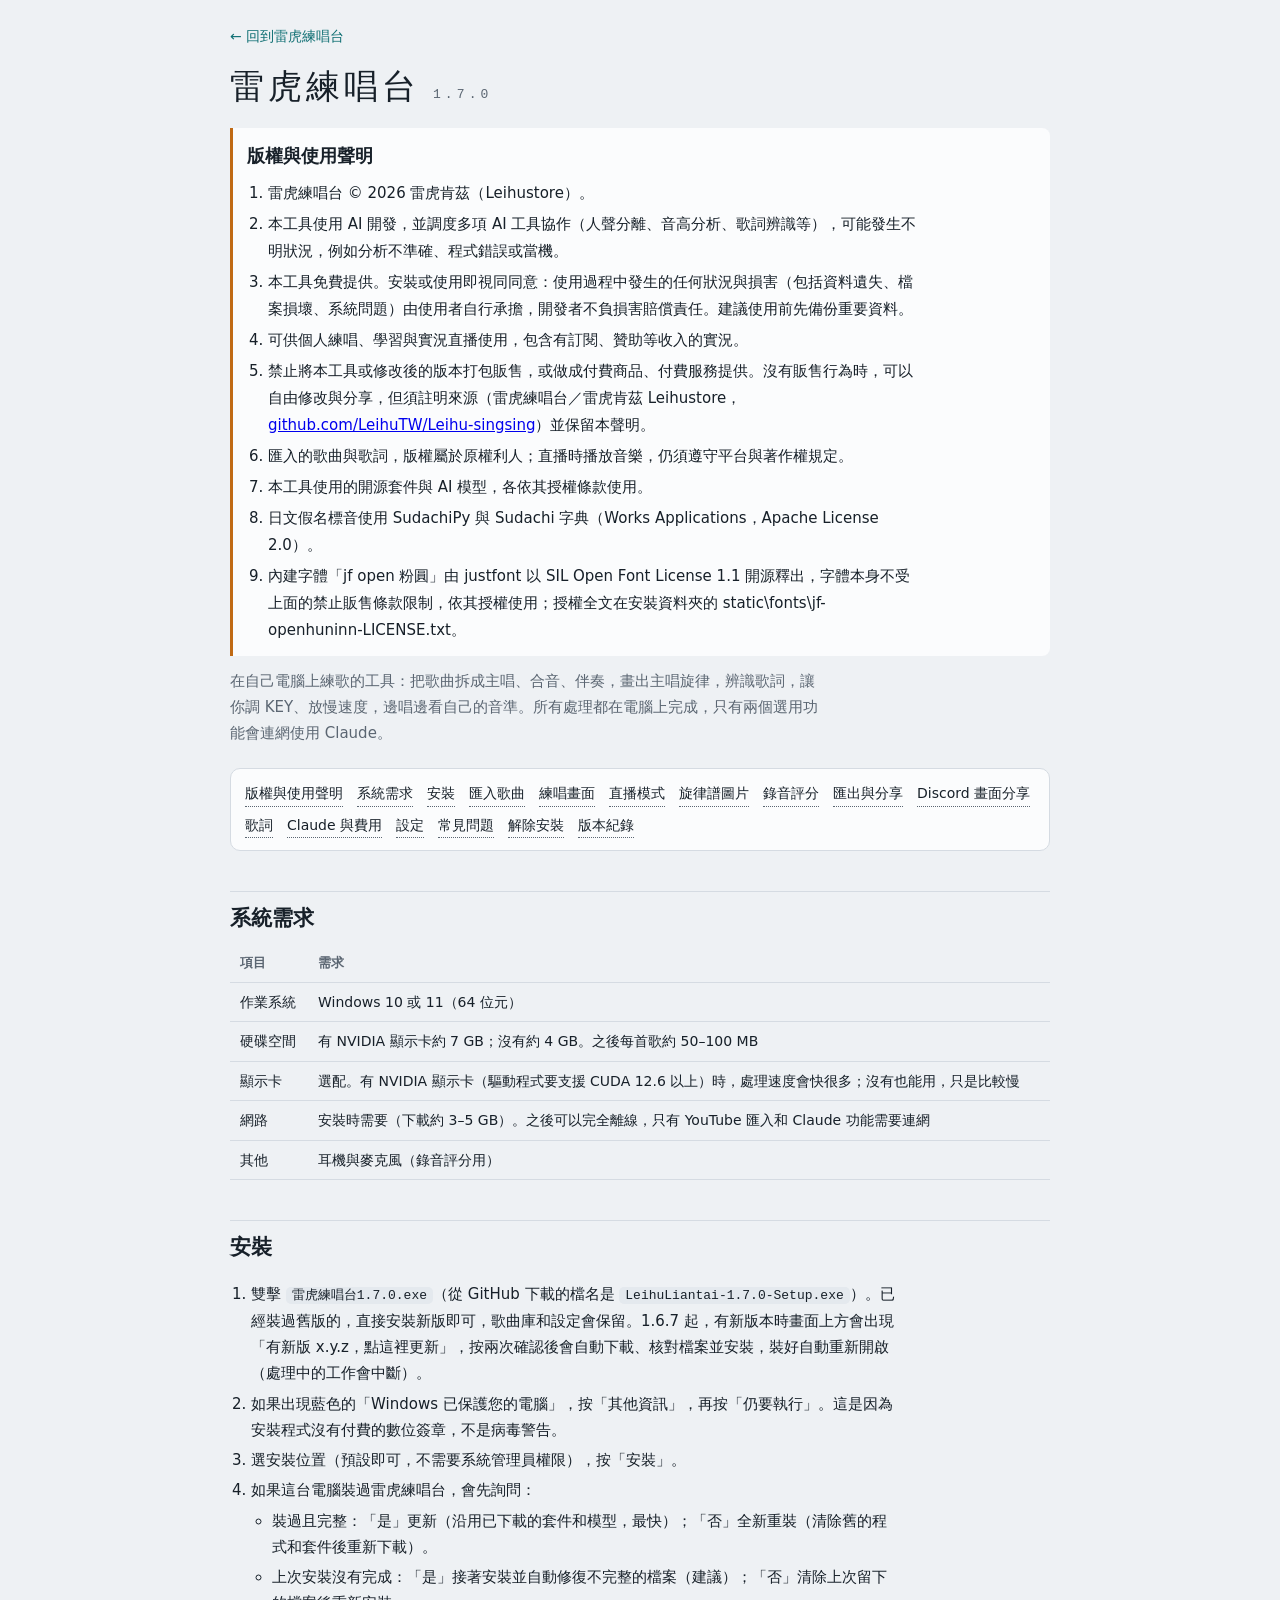
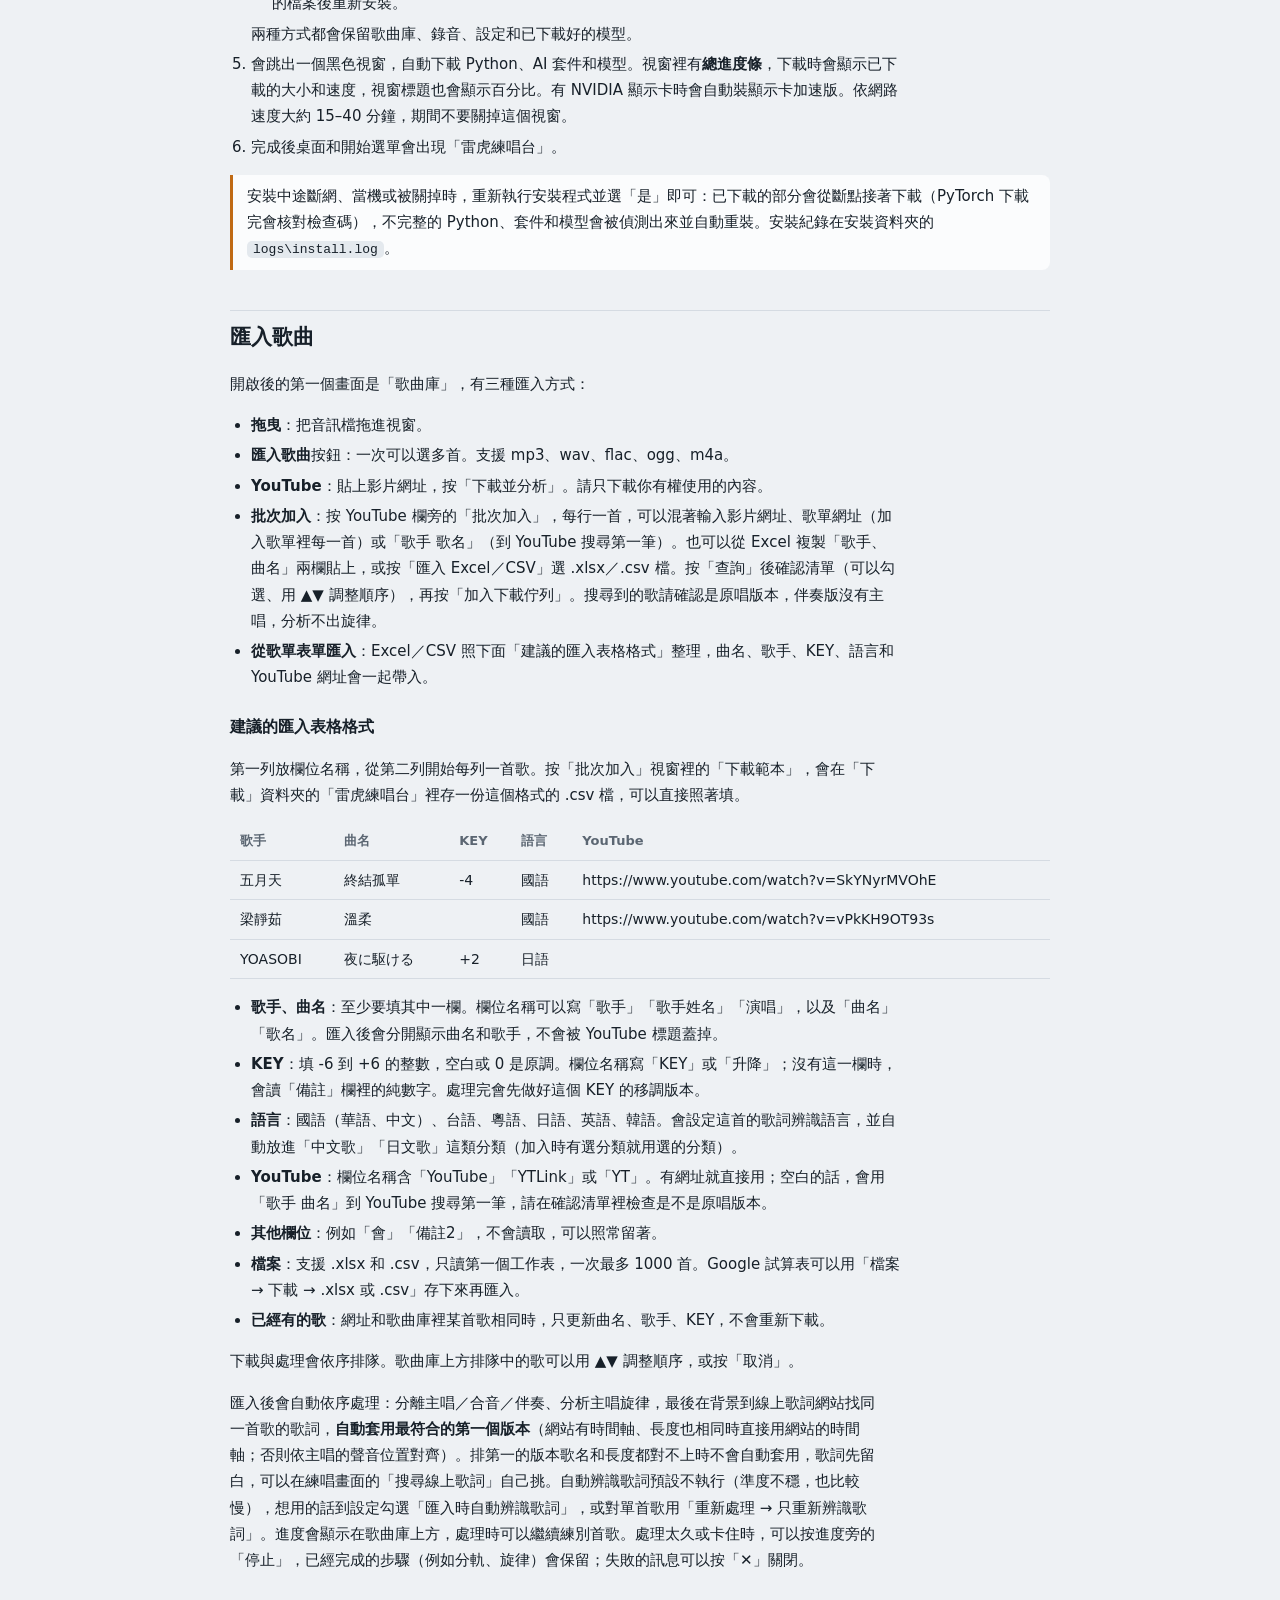
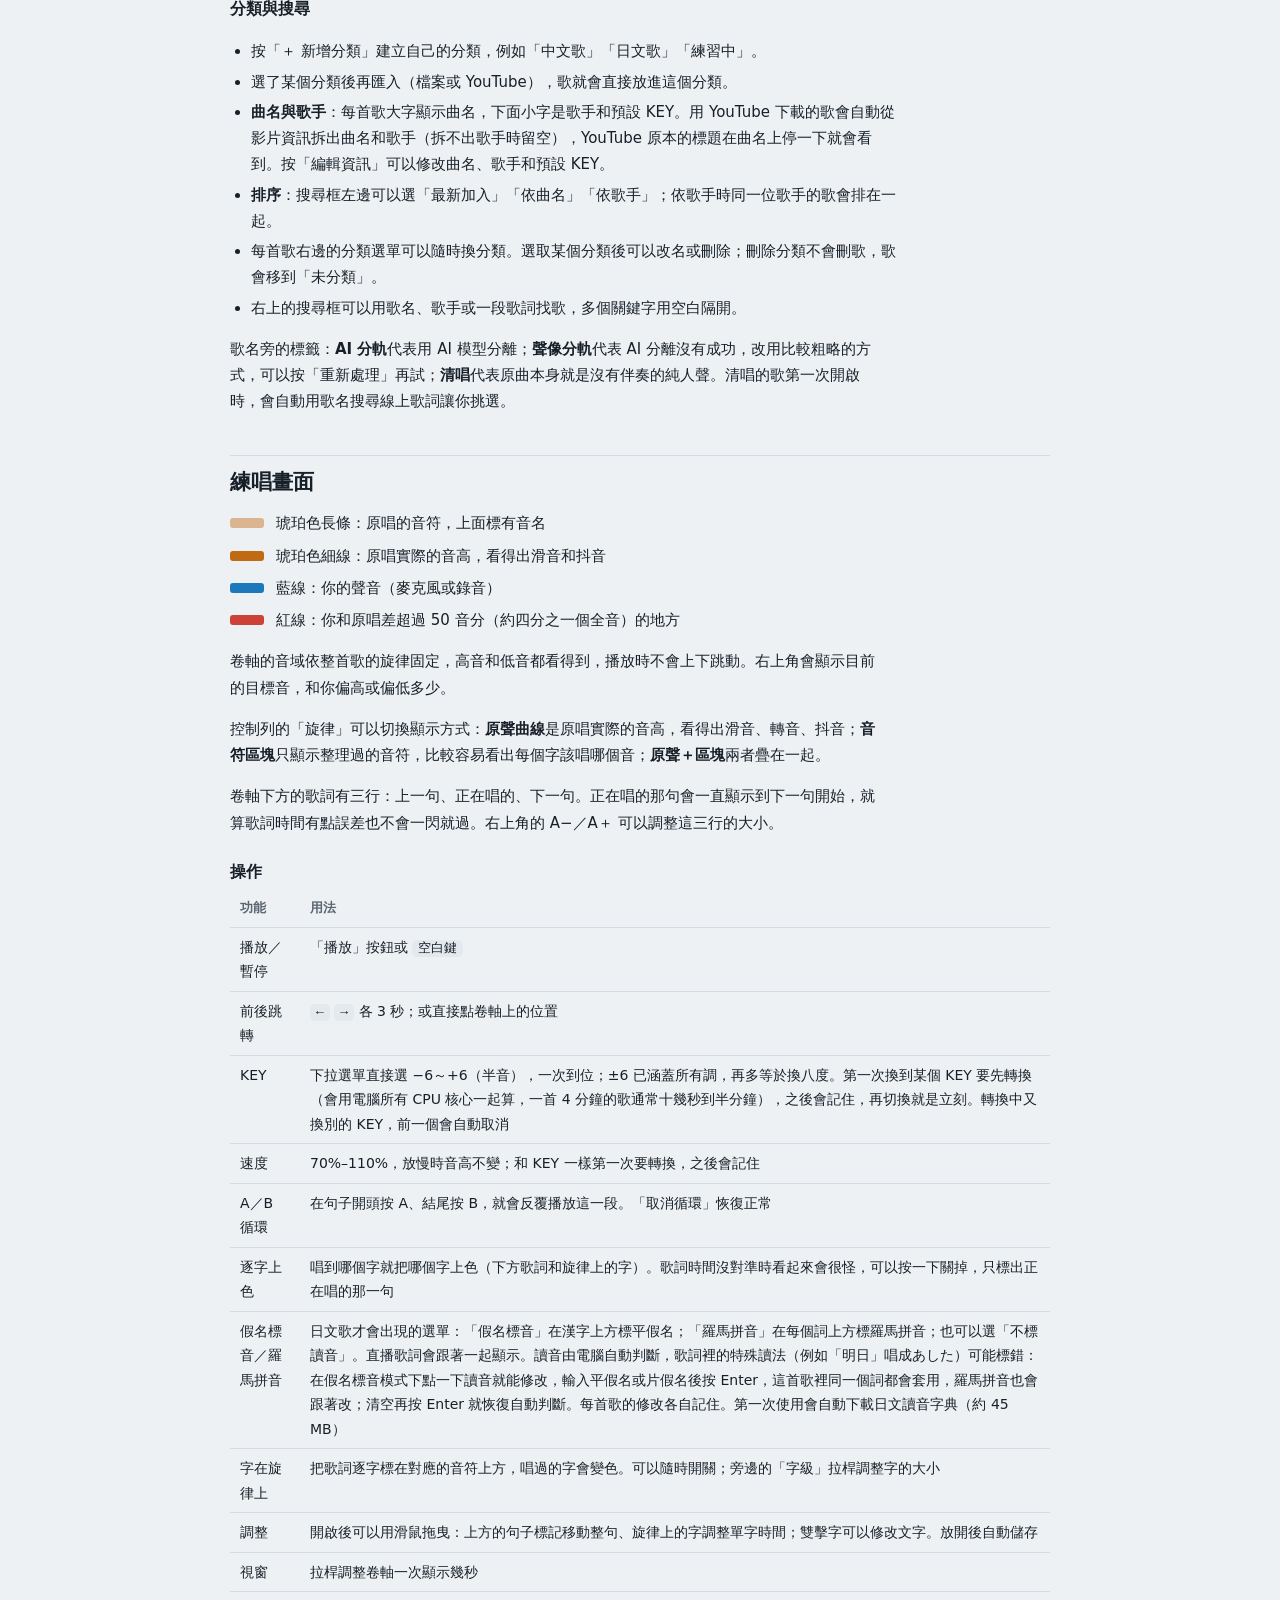
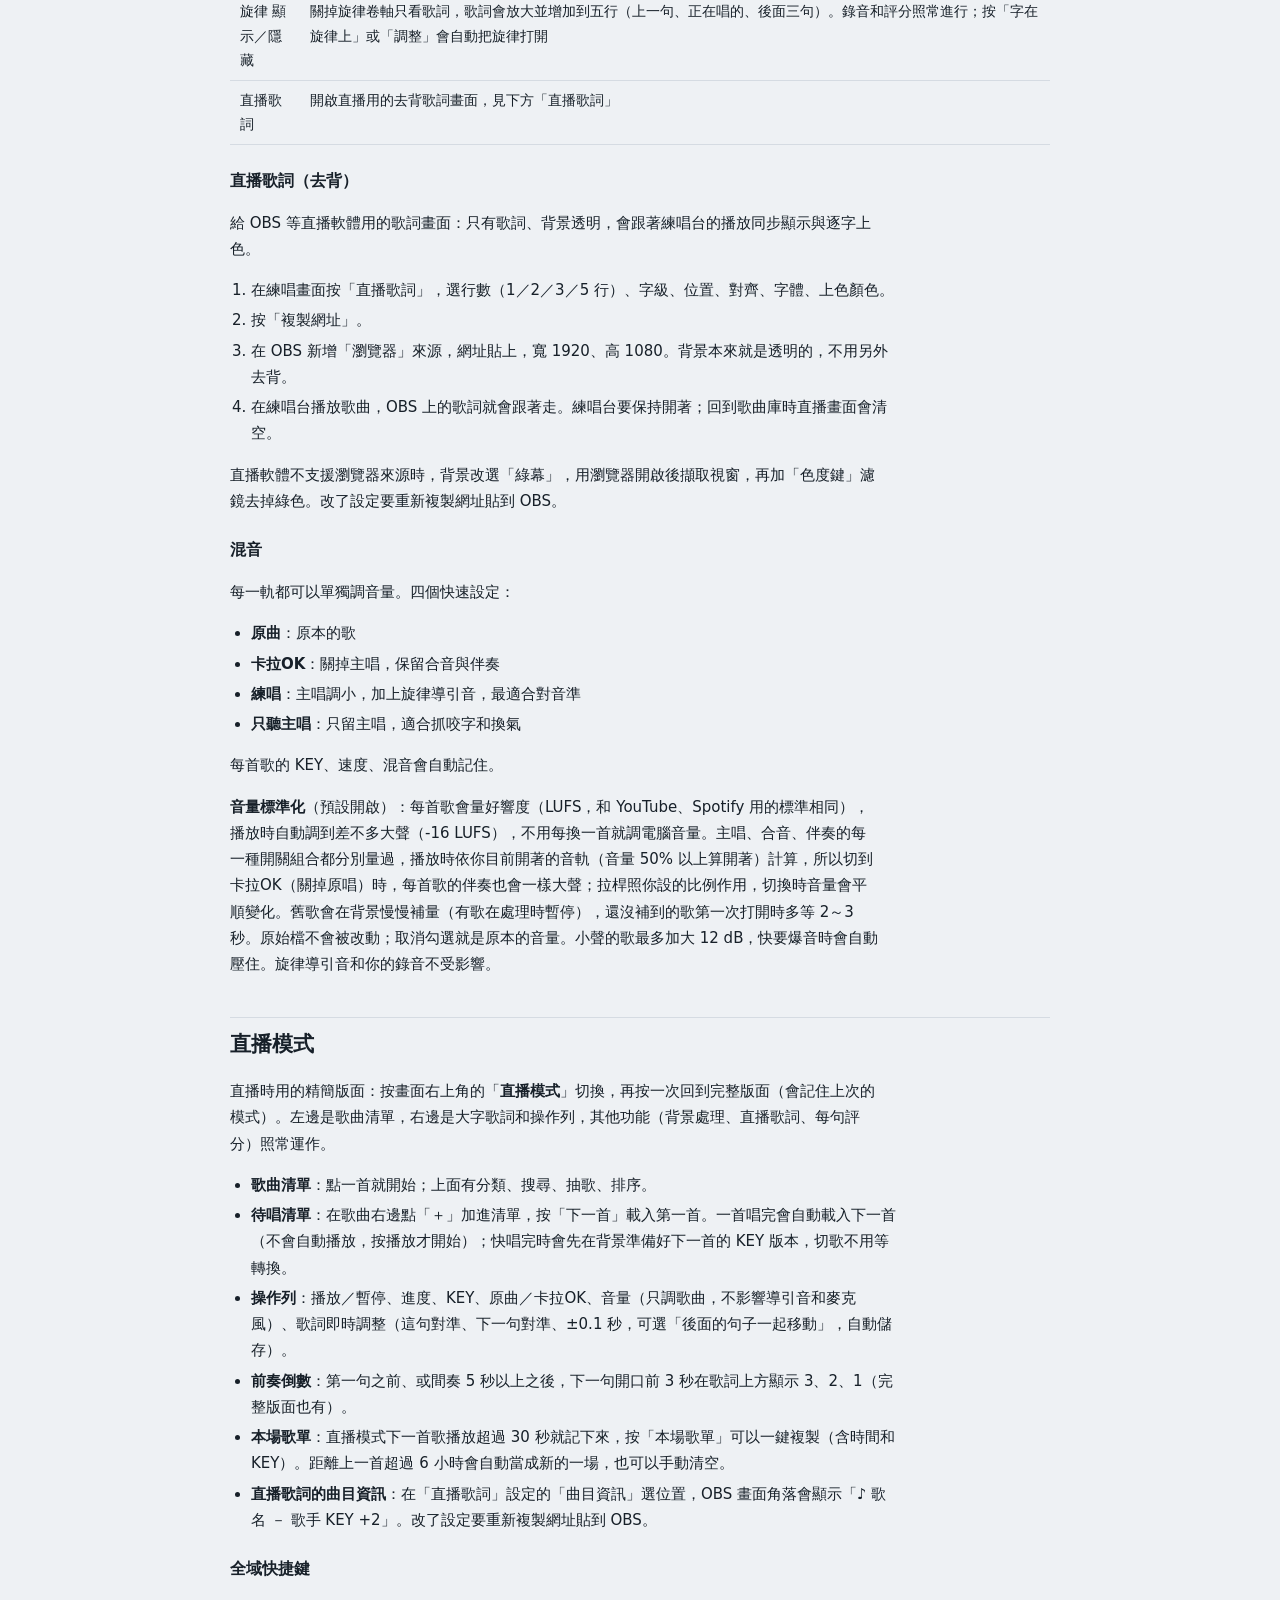
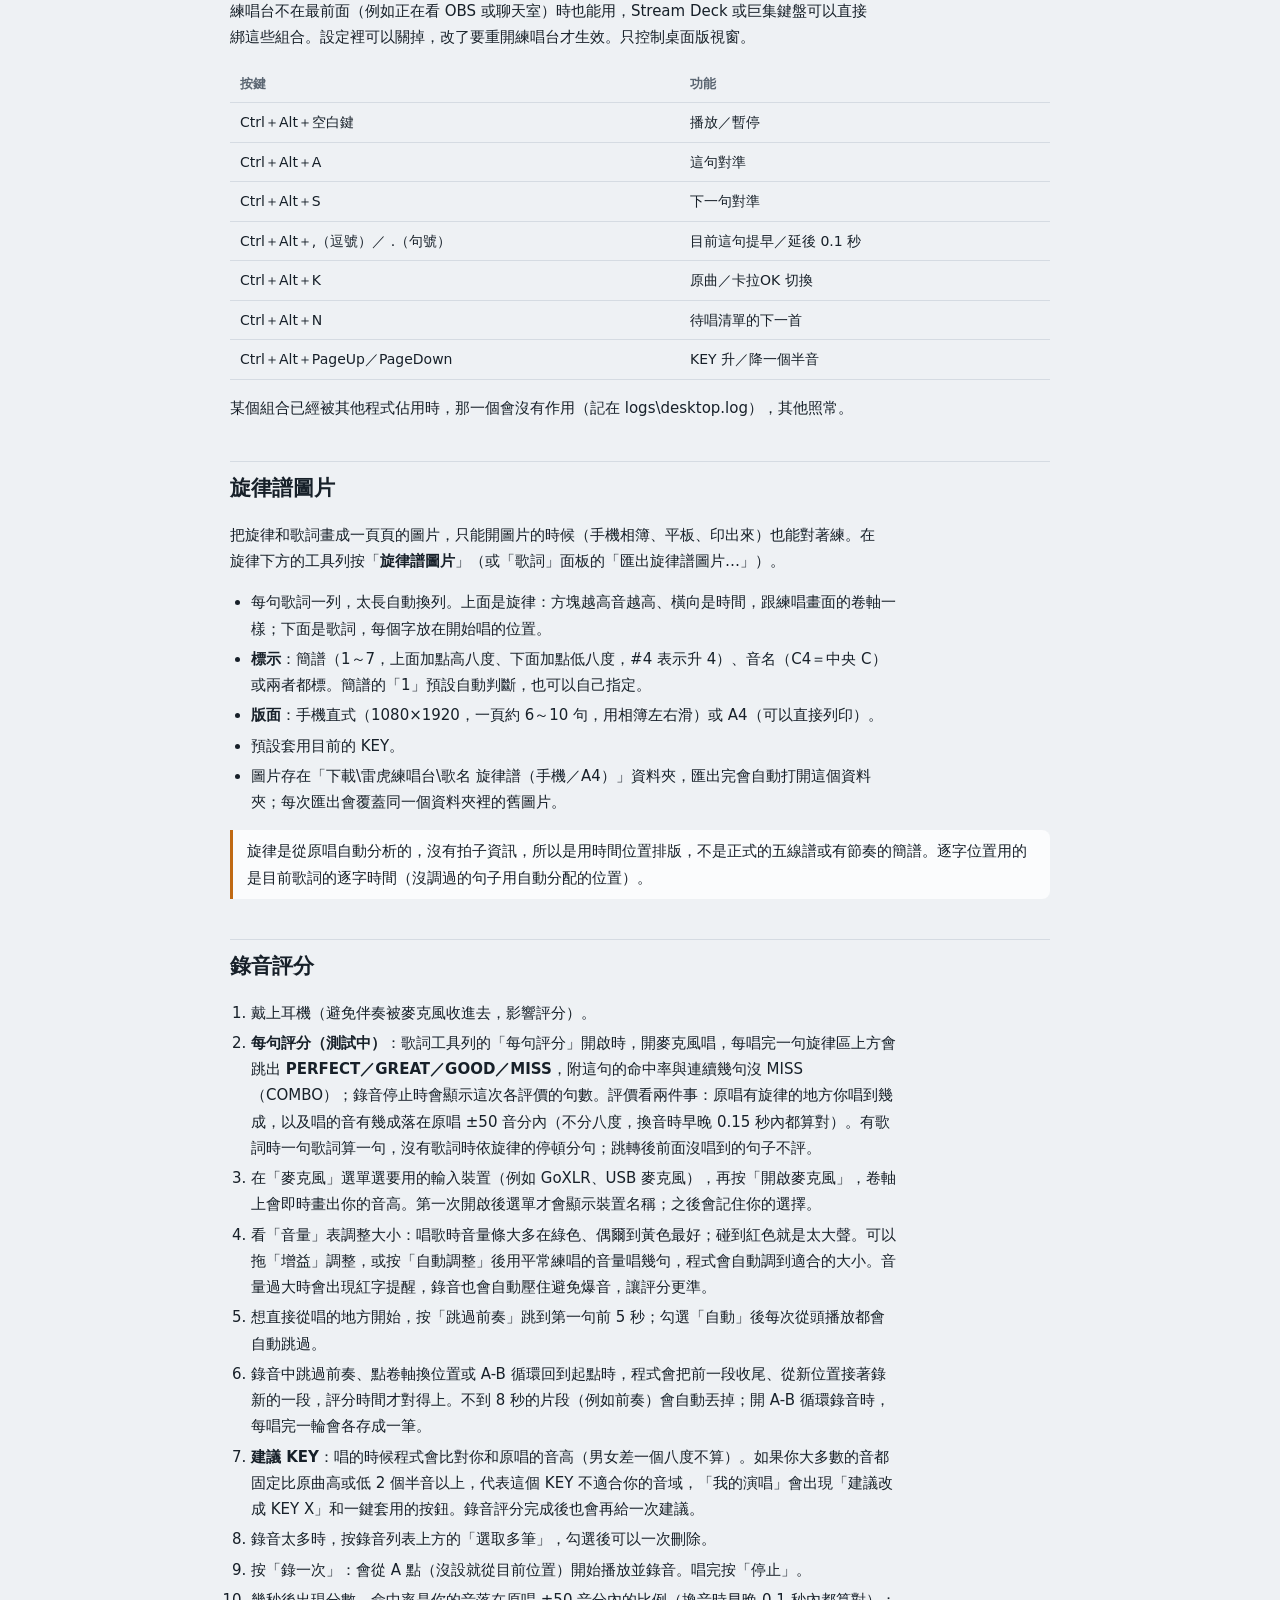
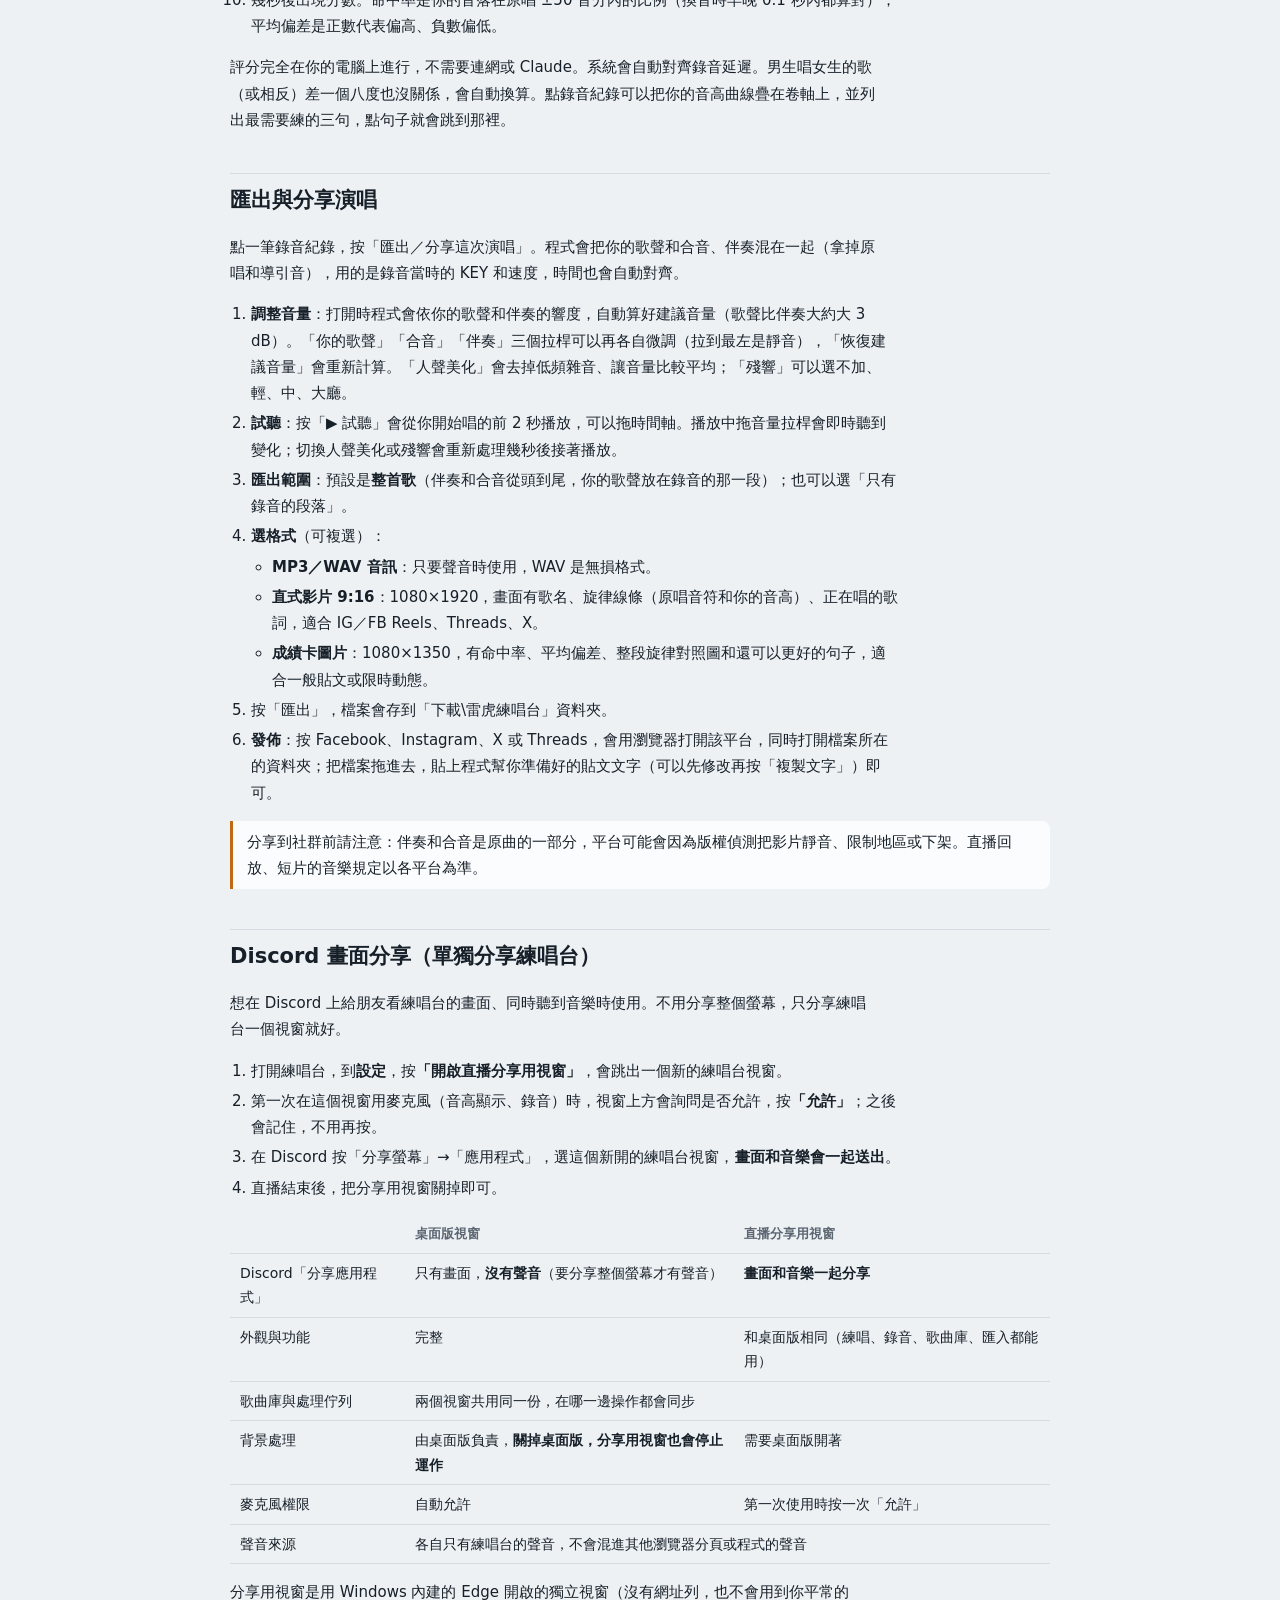
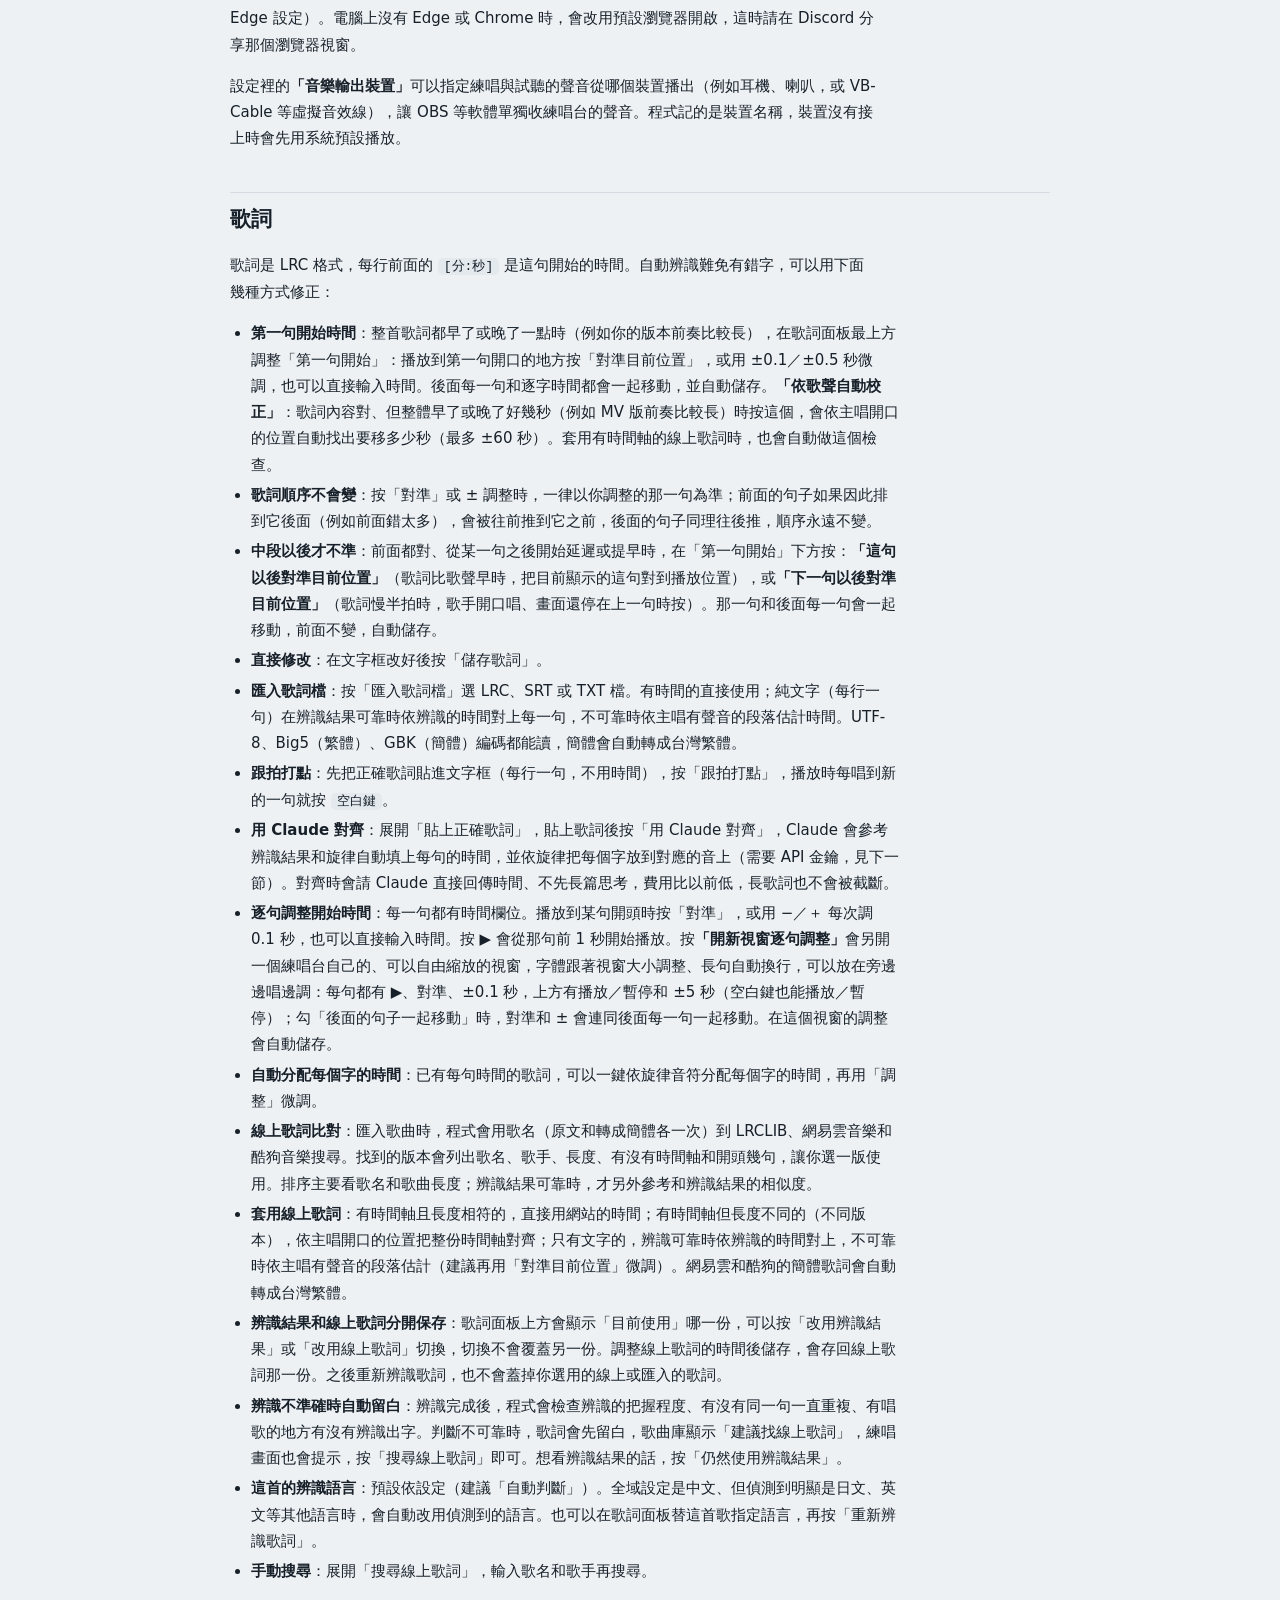
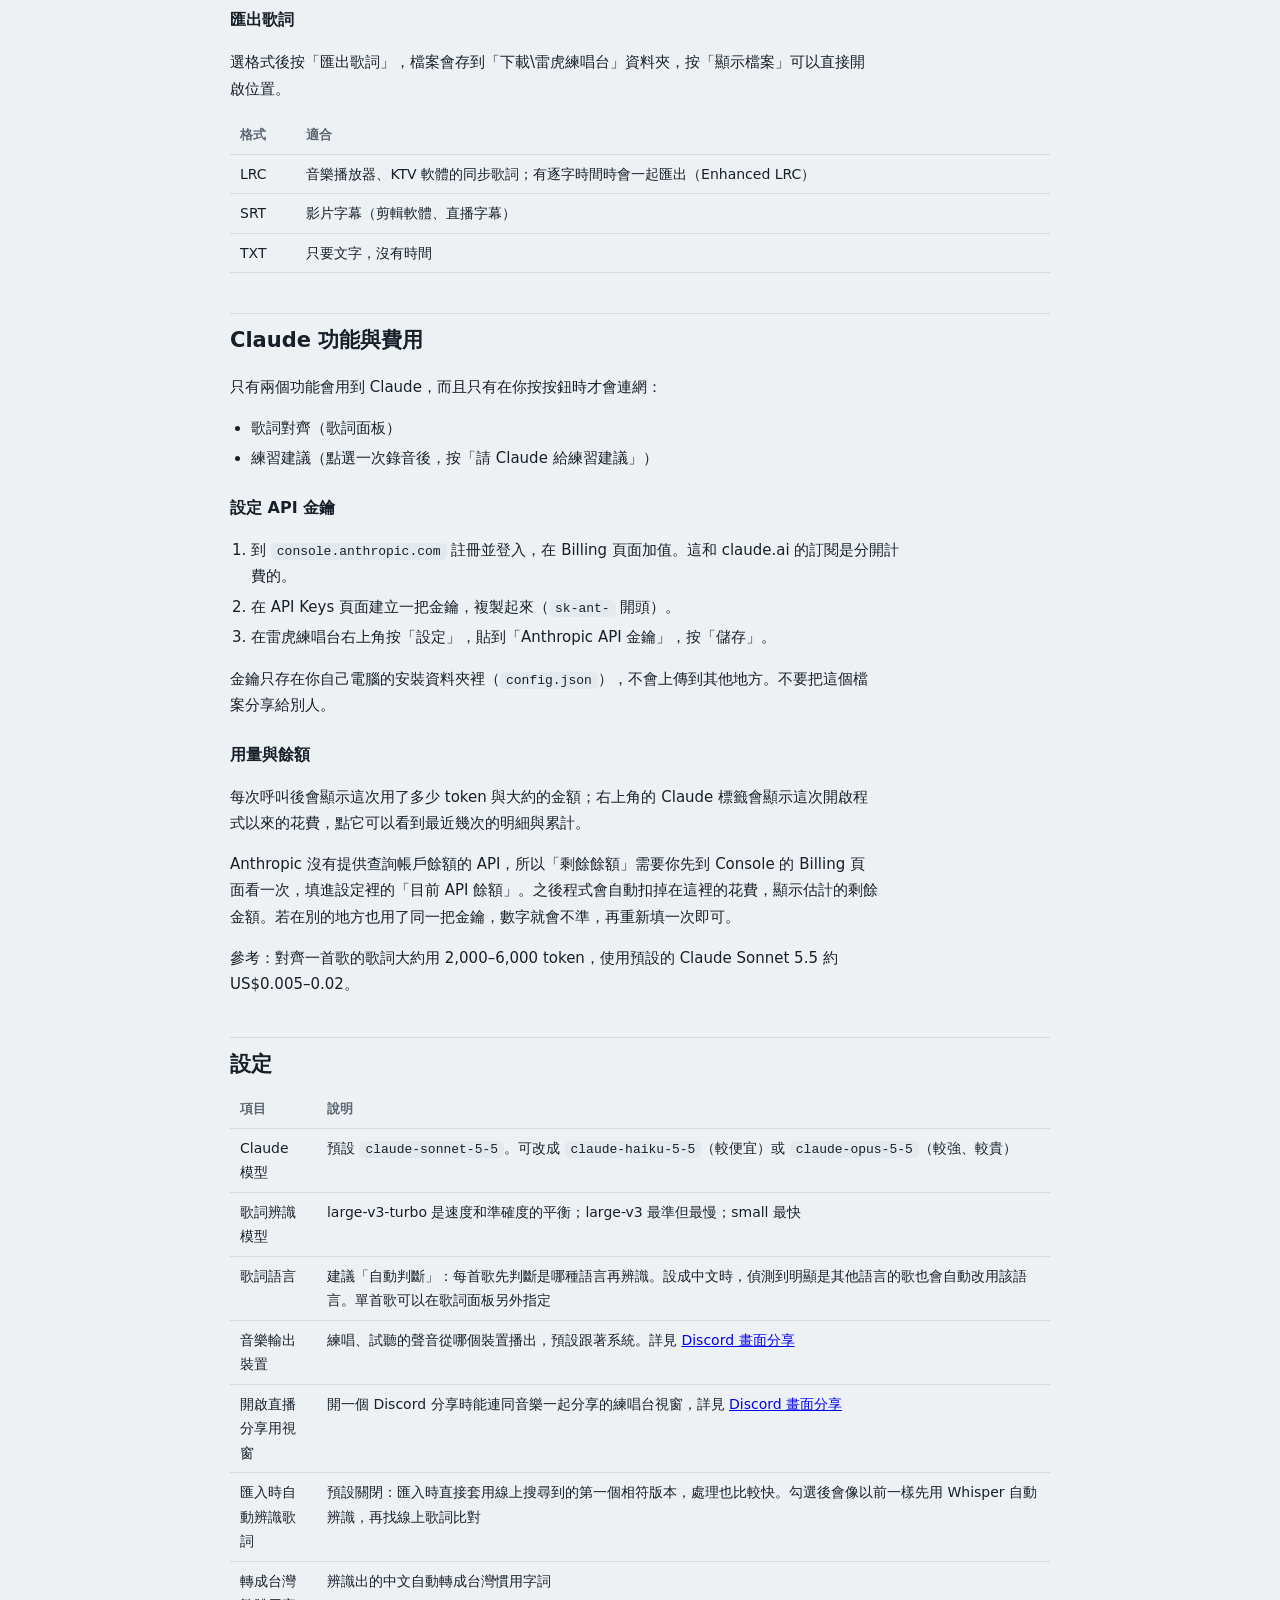
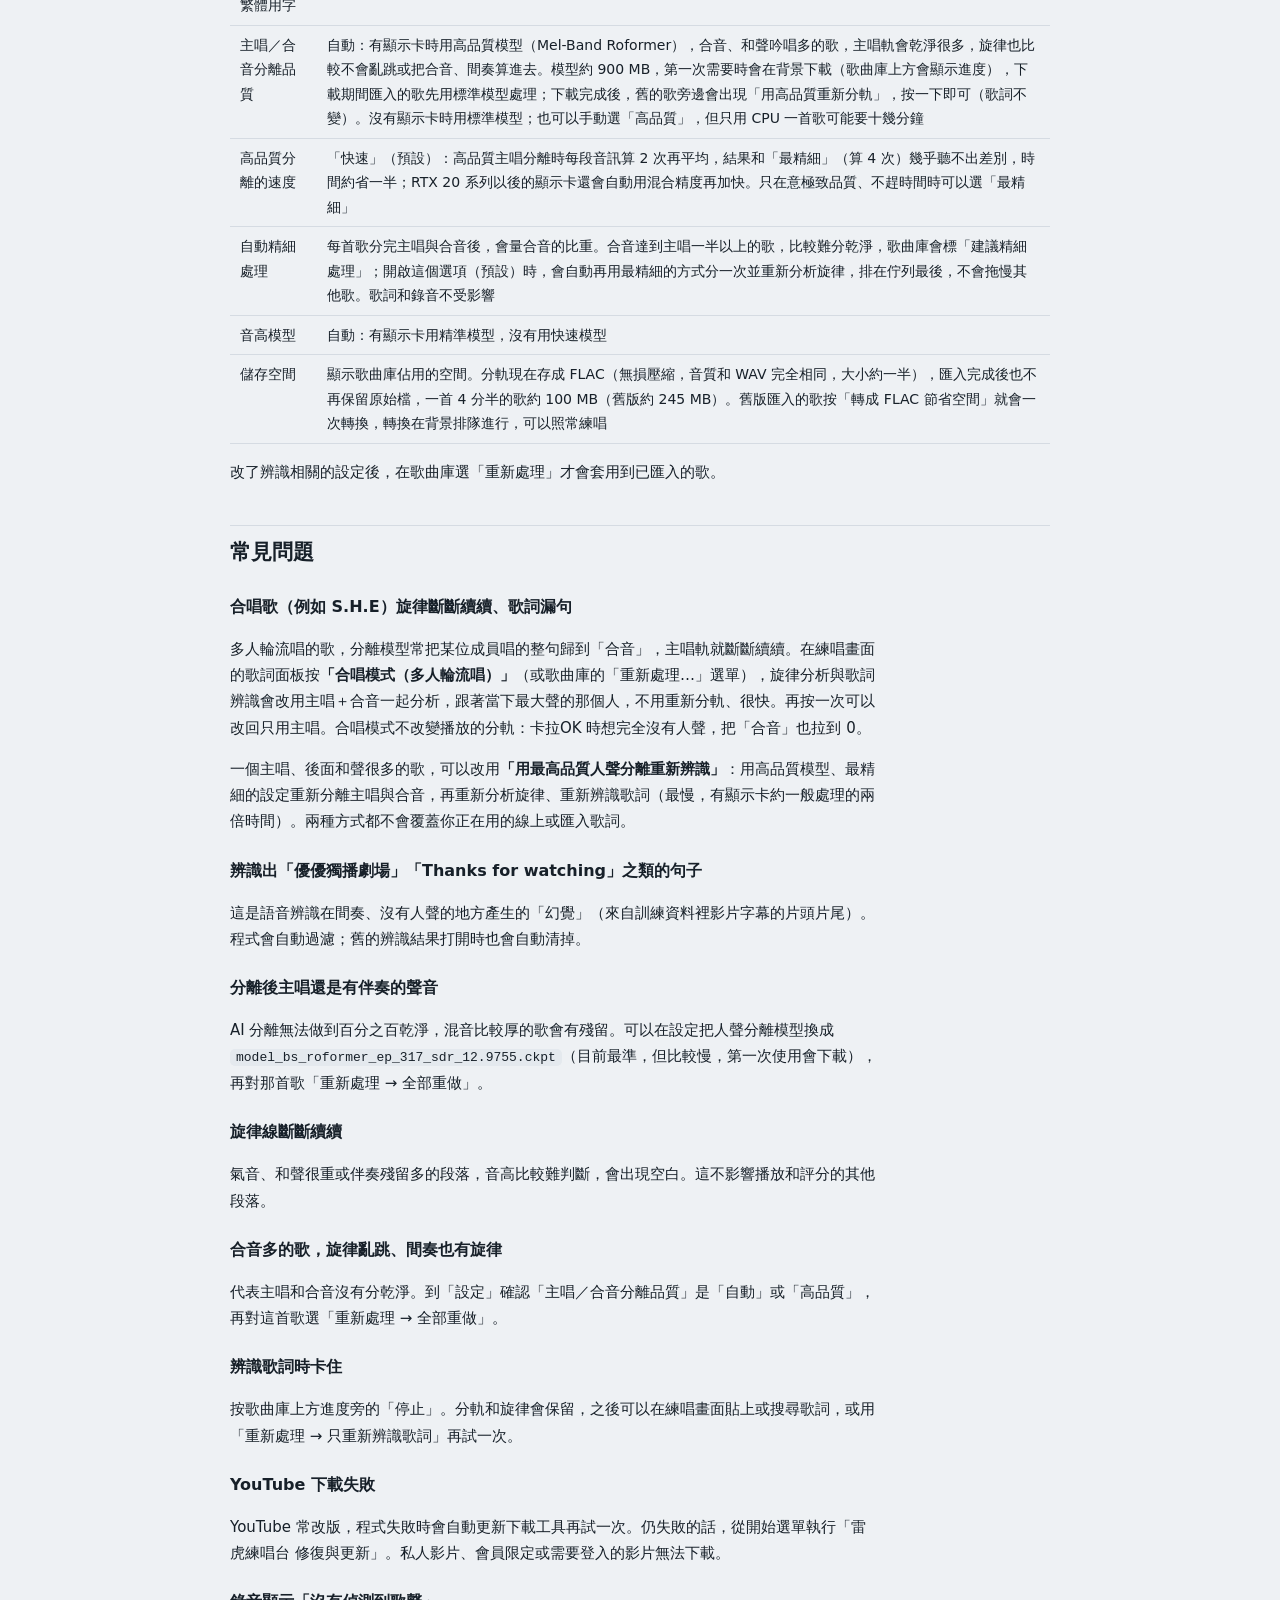
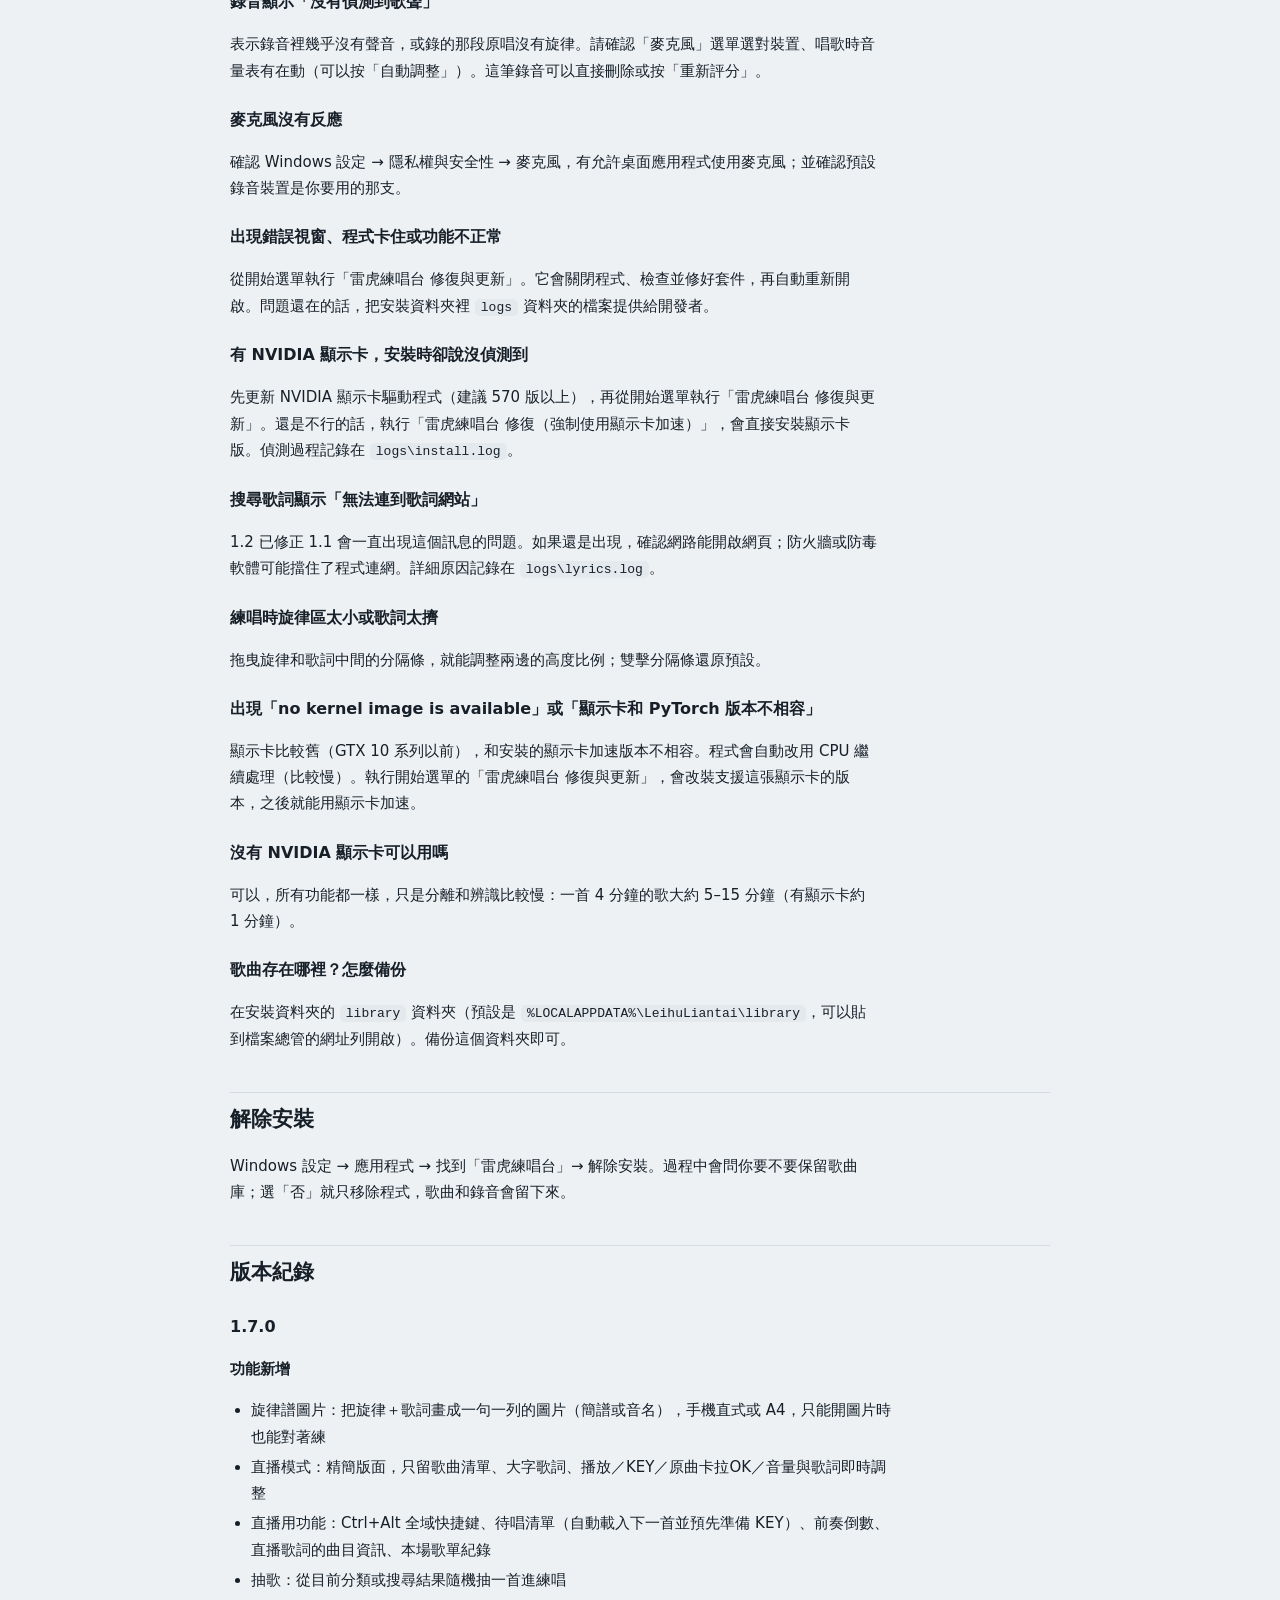
==== commit 5594cfed: "直播用功能：全域快捷鍵、待唱清單、前奏倒數、直播歌詞曲目資訊、本場歌單 Co-Authored-By: Claude Opus 5.5 <noreply@anthropic.com> Claude-S" ====
--- a/static/help.html
+++ b/static/help.html
@@ -3,7 +3,7 @@
 <head>
 <meta charset="utf-8">
 <meta name="viewport" content="width=device-width,initial-scale=1">
-<title>雷虎練唱台 1.6.9 使用說明</title>
+<title>雷虎練唱台 1.7.0 使用說明</title>
 <style>
 /* 和程式本體同一套色彩：冷色控台底、琥珀色是原唱旋律、藍色是你的聲音 */
 :root {
@@ -51,7 +51,7 @@
 <body>
 <div class="wrap">
   <div class="top"><a href="/" id="back">← 回到雷虎練唱台</a></div>
-  <h1>雷虎練唱台 <span class="ver">1.6.9</span></h1>
+  <h1>雷虎練唱台 <span class="ver">1.7.0</span></h1>
 
   <section id="copyright" class="note legal" aria-labelledby="copyright-h">
     <h2 id="copyright-h">版權與使用聲明</h2>
@@ -67,27 +67,27 @@
       <li>內建字體「jf open 粉圓」由 justfont 以 SIL Open Font License 1.1 開源釋出，字體本身不受上面的禁止販售條款限制，依其授權使用；授權全文在安裝資料夾的 static\fonts\jf-openhuninn-LICENSE.txt。</li>
     </ol>
   </section>
-  <p class="lede">在自己電腦上練歌的工具：把歌曲拆成主唱、合音、伴奏，畫出主唱旋律，辨識歌詞，讓你調 KEY、放慢速度，邊唱邊看自己的音準。所有處理都在電腦上完成，兩個選用 AI 功能可在設定選擇本機 Ollama，或 Claude、Gemini、OpenAI API。</p>
+  <p class="lede">在自己電腦上練歌的工具：把歌曲拆成主唱、合音、伴奏，畫出主唱旋律，辨識歌詞，讓你調 KEY、放慢速度，邊唱邊看自己的音準。所有處理都在電腦上完成，只有兩個選用功能會連網使用 Claude。</p>
 
   <nav class="toc" aria-label="目錄">
     <a href="#copyright">版權與使用聲明</a><a href="#req">系統需求</a><a href="#install">安裝</a><a href="#import">匯入歌曲</a><a href="#practice">練唱畫面</a>
-    <a href="#record">錄音評分</a><a href="#share">匯出與分享</a><a href="#screenshare">Discord 畫面分享</a><a href="#lyrics">歌詞</a><a href="#claude">AI 模式與費用</a><a href="#settings">設定</a>
+    <a href="#live">直播模式</a><a href="#sheet">旋律譜圖片</a><a href="#record">錄音評分</a><a href="#share">匯出與分享</a><a href="#screenshare">Discord 畫面分享</a><a href="#lyrics">歌詞</a><a href="#claude">Claude 與費用</a><a href="#settings">設定</a>
     <a href="#faq">常見問題</a><a href="#uninstall">解除安裝</a><a href="#changes">版本紀錄</a>
   </nav>
 
   <h2 id="req">系統需求</h2>
   <div class="tw"><table>
     <tr><th>項目</th><th>需求</th></tr>
-    <tr><td>作業系統</td><td>Windows 10 22H2 或 11（64 位元）</td></tr>
+    <tr><td>作業系統</td><td>Windows 10 或 11（64 位元）</td></tr>
     <tr><td>硬碟空間</td><td>有 NVIDIA 顯示卡約 7 GB；沒有約 4 GB。之後每首歌約 50–100 MB</td></tr>
     <tr><td>顯示卡</td><td>選配。有 NVIDIA 顯示卡（驅動程式要支援 CUDA 12.6 以上）時，處理速度會快很多；沒有也能用，只是比較慢</td></tr>
-    <tr><td>網路</td><td>安裝時需要；選擇本機模式後才會下載語言模型，空間需求依模型大小而定。之後可以完全離線，YouTube 匯入與線上歌詞搜尋需要連網，本機 AI 在模型下載後可離線使用</td></tr>
+    <tr><td>網路</td><td>安裝時需要（下載約 3–5 GB）。之後可以完全離線，只有 YouTube 匯入和 Claude 功能需要連網</td></tr>
     <tr><td>其他</td><td>耳機與麥克風（錄音評分用）</td></tr>
   </table></div>
 
   <h2 id="install">安裝</h2>
   <ol>
-    <li>首次安裝請雙擊 <code>LeihuLiantai-windows-ai-choice-1.6.9-Setup.exe</code>；已安裝整合版可使用 <code>LeihuLiantai-windows-ai-choice-1.6.9-Update.exe</code> 更新程式。已經裝過舊版的，直接安裝新版即可，歌曲庫和設定會保留。整合版 1.6.9 起，本整合分支有新版本時畫面上方會出現「有新版 x.y.z，點這裡更新」，按兩次確認後會自動下載、核對檔案並安裝，裝好自動重新開啟（處理中的工作會中斷）。</li>
+    <li>雙擊 <code>雷虎練唱台1.7.0.exe</code>（從 GitHub 下載的檔名是 <code>LeihuLiantai-1.7.0-Setup.exe</code>）。已經裝過舊版的，直接安裝新版即可，歌曲庫和設定會保留。1.6.7 起，有新版本時畫面上方會出現「有新版 x.y.z，點這裡更新」，按兩次確認後會自動下載、核對檔案並安裝，裝好自動重新開啟（處理中的工作會中斷）。</li>
     <li>如果出現藍色的「Windows 已保護您的電腦」，按「其他資訊」，再按「仍要執行」。這是因為安裝程式沒有付費的數位簽章，不是病毒警告。</li>
     <li>選安裝位置（預設即可，不需要系統管理員權限），按「安裝」。</li>
     <li>如果這台電腦裝過雷虎練唱台，會先詢問：
@@ -139,10 +139,6 @@
     <li>右上的搜尋框可以用歌名、歌手或一段歌詞找歌，多個關鍵字用空白隔開。</li>
   </ul>
   <p>歌名旁的標籤：<b>AI 分軌</b>代表用 AI 模型分離；<b>聲像分軌</b>代表 AI 分離沒有成功，改用比較粗略的方式，可以按「重新處理」再試；<b>清唱</b>代表原曲本身就是沒有伴奏的純人聲。清唱的歌第一次開啟時，會自動用歌名搜尋線上歌詞讓你挑選。</p>
-
-  <h3>YouTube 播放清單批量匯入</h3>
-  <p>歌曲庫展開播放清單匯入，貼上含 list= 的網址，讀取後勾選歌曲。每批最多 200 首，可讀取下一批或指定起始項目。歌曲逐首處理，私人／刪除影片或單首失敗不會阻擋後續歌曲。</p>
-  <p>匯入批次可切換查看進度；停止只取消尚未開始的歌曲，重試會沿用已有資料。重新啟動後，中斷的批次可手動重試。已存在或正在處理的歌曲會略過，原本單首 YouTube 匯入仍可使用。</p>
 
   <h2 id="practice">練唱畫面</h2>
   <div class="legend">
@@ -190,6 +186,41 @@
   <p>每首歌的 KEY、速度、混音會自動記住。</p>
   <p><b>音量標準化</b>（預設開啟）：每首歌會量好響度（LUFS，和 YouTube、Spotify 用的標準相同），播放時自動調到差不多大聲（-16 LUFS），不用每換一首就調電腦音量。主唱、合音、伴奏的每一種開關組合都分別量過，播放時依你目前開著的音軌（音量 50% 以上算開著）計算，所以切到卡拉OK（關掉原唱）時，每首歌的伴奏也會一樣大聲；拉桿照你設的比例作用，切換時音量會平順變化。舊歌會在背景慢慢補量（有歌在處理時暫停），還沒補到的歌第一次打開時多等 2～3 秒。原始檔不會被改動；取消勾選就是原本的音量。小聲的歌最多加大 12 dB，快要爆音時會自動壓住。旋律導引音和你的錄音不受影響。</p>
 
+  <h2 id="live">直播模式</h2>
+  <p>直播時用的精簡版面：按畫面右上角的「<b>直播模式</b>」切換，再按一次回到完整版面（會記住上次的模式）。左邊是歌曲清單，右邊是大字歌詞和操作列，其他功能（背景處理、直播歌詞、每句評分）照常運作。</p>
+  <ul>
+    <li><b>歌曲清單</b>：點一首就開始；上面有分類、搜尋、抽歌、排序。</li>
+    <li><b>待唱清單</b>：在歌曲右邊點「＋」加進清單，按「下一首」載入第一首。一首唱完會自動載入下一首（不會自動播放，按播放才開始）；快唱完時會先在背景準備好下一首的 KEY 版本，切歌不用等轉換。</li>
+    <li><b>操作列</b>：播放／暫停、進度、KEY、原曲／卡拉OK、音量（只調歌曲，不影響導引音和麥克風）、歌詞即時調整（這句對準、下一句對準、±0.1 秒，可選「後面的句子一起移動」，自動儲存）。</li>
+    <li><b>前奏倒數</b>：第一句之前、或間奏 5 秒以上之後，下一句開口前 3 秒在歌詞上方顯示 3、2、1（完整版面也有）。</li>
+    <li><b>本場歌單</b>：直播模式下一首歌播放超過 30 秒就記下來，按「本場歌單」可以一鍵複製（含時間和 KEY）。距離上一首超過 6 小時會自動當成新的一場，也可以手動清空。</li>
+    <li><b>直播歌詞的曲目資訊</b>：在「直播歌詞」設定的「曲目資訊」選位置，OBS 畫面角落會顯示「♪ 歌名 － 歌手 KEY +2」。改了設定要重新複製網址貼到 OBS。</li>
+  </ul>
+  <h3>全域快捷鍵</h3>
+  <p>練唱台不在最前面（例如正在看 OBS 或聊天室）時也能用，Stream Deck 或巨集鍵盤可以直接綁這些組合。設定裡可以關掉，改了要重開練唱台才生效。只控制桌面版視窗。</p>
+  <table>
+    <tr><th>按鍵</th><th>功能</th></tr>
+    <tr><td>Ctrl＋Alt＋空白鍵</td><td>播放／暫停</td></tr>
+    <tr><td>Ctrl＋Alt＋A</td><td>這句對準</td></tr>
+    <tr><td>Ctrl＋Alt＋S</td><td>下一句對準</td></tr>
+    <tr><td>Ctrl＋Alt＋,（逗號）／ .（句號）</td><td>目前這句提早／延後 0.1 秒</td></tr>
+    <tr><td>Ctrl＋Alt＋K</td><td>原曲／卡拉OK 切換</td></tr>
+    <tr><td>Ctrl＋Alt＋N</td><td>待唱清單的下一首</td></tr>
+    <tr><td>Ctrl＋Alt＋PageUp／PageDown</td><td>KEY 升／降一個半音</td></tr>
+  </table>
+  <p class="hint">某個組合已經被其他程式佔用時，那一個會沒有作用（記在 logs\desktop.log），其他照常。</p>
+
+  <h2 id="sheet">旋律譜圖片</h2>
+  <p>把旋律和歌詞畫成一頁頁的圖片，只能開圖片的時候（手機相簿、平板、印出來）也能對著練。在旋律下方的工具列按「<b>旋律譜圖片</b>」（或「歌詞」面板的「匯出旋律譜圖片…」）。</p>
+  <ul>
+    <li>每句歌詞一列，太長自動換列。上面是旋律：方塊越高音越高、橫向是時間，跟練唱畫面的卷軸一樣；下面是歌詞，每個字放在開始唱的位置。</li>
+    <li><b>標示</b>：簡譜（1～7，上面加點高八度、下面加點低八度，#4 表示升 4）、音名（C4＝中央 C）或兩者都標。簡譜的「1」預設自動判斷，也可以自己指定。</li>
+    <li><b>版面</b>：手機直式（1080×1920，一頁約 6～10 句，用相簿左右滑）或 A4（可以直接列印）。</li>
+    <li>預設套用目前的 KEY。</li>
+    <li>圖片存在「下載\雷虎練唱台\歌名 旋律譜（手機／A4）」資料夾，匯出完會自動打開這個資料夾；每次匯出會覆蓋同一個資料夾裡的舊圖片。</li>
+  </ul>
+  <div class="note">旋律是從原唱自動分析的，沒有拍子資訊，所以是用時間位置排版，不是正式的五線譜或有節奏的簡譜。逐字位置用的是目前歌詞的逐字時間（沒調過的句子用自動分配的位置）。</div>
+
   <h2 id="record">錄音評分</h2>
   <ol>
     <li>戴上耳機（避免伴奏被麥克風收進去，影響評分）。</li>
@@ -203,7 +234,7 @@
     <li>按「錄一次」：會從 A 點（沒設就從目前位置）開始播放並錄音。唱完按「停止」。</li>
     <li>幾秒後出現分數。命中率是你的音落在原唱 ±50 音分內的比例（換音時早晚 0.1 秒內都算對）；平均偏差是正數代表偏高、負數偏低。</li>
   </ol>
-  <p>評分完全在你的電腦上進行，不需要連網或本機 AI。系統會自動對齊錄音延遲。男生唱女生的歌（或相反）差一個八度也沒關係，會自動換算。點錄音紀錄可以把你的音高曲線疊在卷軸上，並列出最需要練的三句，點句子就會跳到那裡。</p>
+  <p>評分完全在你的電腦上進行，不需要連網或 Claude。系統會自動對齊錄音延遲。男生唱女生的歌（或相反）差一個八度也沒關係，會自動換算。點錄音紀錄可以把你的音高曲線疊在卷軸上，並列出最需要練的三句，點句子就會跳到那裡。</p>
 
   <h2 id="share">匯出與分享演唱</h2>
   <p>點一筆錄音紀錄，按「匯出／分享這次演唱」。程式會把你的歌聲和合音、伴奏混在一起（拿掉原唱和導引音），用的是錄音當時的 KEY 和速度，時間也會自動對齊。</p>
@@ -251,7 +282,7 @@
     <li><b>直接修改</b>：在文字框改好後按「儲存歌詞」。</li>
     <li><b>匯入歌詞檔</b>：按「匯入歌詞檔」選 LRC、SRT 或 TXT 檔。有時間的直接使用；純文字（每行一句）在辨識結果可靠時依辨識的時間對上每一句，不可靠時依主唱有聲音的段落估計時間。UTF-8、Big5（繁體）、GBK（簡體）編碼都能讀，簡體會自動轉成台灣繁體。</li>
     <li><b>跟拍打點</b>：先把正確歌詞貼進文字框（每行一句，不用時間），按「跟拍打點」，播放時每唱到新的一句就按 <kbd>空白鍵</kbd>。</li>
-    <li><b>用 AI 對齊</b>：展開「貼上正確歌詞」，貼上歌詞後按「用 AI 對齊」，選定的 AI 會參考辨識結果和旋律自動填上每句的時間，並依旋律把每個字放到對應的音上（本機模式需準備 Ollama；API 模式需金鑰，見下一節）。</li>
+    <li><b>用 Claude 對齊</b>：展開「貼上正確歌詞」，貼上歌詞後按「用 Claude 對齊」，Claude 會參考辨識結果和旋律自動填上每句的時間，並依旋律把每個字放到對應的音上（需要 API 金鑰，見下一節）。對齊時會請 Claude 直接回傳時間、不先長篇思考，費用比以前低，長歌詞也不會被截斷。</li>
     <li><b>逐句調整開始時間</b>：每一句都有時間欄位。播放到某句開頭時按「對準」，或用 −／＋ 每次調 0.1 秒，也可以直接輸入時間。按 ▶ 會從那句前 1 秒開始播放。按<b>「開新視窗逐句調整」</b>會另開一個練唱台自己的、可以自由縮放的視窗，字體跟著視窗大小調整、長句自動換行，可以放在旁邊邊唱邊調：每句都有 ▶、對準、±0.1 秒，上方有播放／暫停和 ±5 秒（空白鍵也能播放／暫停）；勾「後面的句子一起移動」時，對準和 ± 會連同後面每一句一起移動。在這個視窗的調整會自動儲存。</li>
     <li><b>自動分配每個字的時間</b>：已有每句時間的歌詞，可以一鍵依旋律音符分配每個字的時間，再用「調整」微調。</li>
     <li><b>線上歌詞比對</b>：匯入歌曲時，程式會用歌名（原文和轉成簡體各一次）到 LRCLIB、網易雲音樂和酷狗音樂搜尋。找到的版本會列出歌名、歌手、長度、有沒有時間軸和開頭幾句，讓你選一版使用。排序主要看歌名和歌曲長度；辨識結果可靠時，才另外參考和辨識結果的相似度。</li>
@@ -270,19 +301,28 @@
     <tr><td>TXT</td><td>只要文字，沒有時間</td></tr>
   </table></div>
 
-  <h2 id="claude">AI 模式與供應商</h2>
-  <p>首次啟動到「設定」選擇本機模型或 API。API 可選 Claude、Gemini、OpenAI，分別儲存模型名稱與金鑰；切換不會覆寫其他供應商的金鑰，留空保留原值。網頁版訂閱不等於 API 額度。使用 API 時歌詞與分析會傳給所選供應商，可能產生費用。</p>
-  <p>本機模式按儲存後，才會安裝或沿用 Ollama，依硬體選擇 Qwen2.5 並自動下載；重新儲存可續傳。Windows 依可用顯示記憶體與 RAM 選模，Apple Silicon 依共享記憶體選模。可取消自動選擇並輸入自訂模型；遠端 Ollama 請使用手動選模。M2 Pro／32 GB 建議 7B；24 GB 可用 VRAM 與足夠 RAM 建議 14B。較小模型的對齊品質需自行確認。</p>
-  <p>本機推論無 API 費用，每次回覆後釋放模型記憶體。API 的金額未定價時顯示「—」，請以供應商帳單為準。金鑰存在安裝資料夾的 config.json，介面不會傳回金鑰內容。Ollama 模型通常位於共用快取，刪除專案不會自動刪除它們。</p>
-
-  <h3>音訊強制對齊</h3>
-  <p>在「貼上正確歌詞」輸入整首、同一版本的完整歌詞，選中文普通話或英文，按「依音訊強制對齊」。它直接參考主唱音訊搜尋逐字時間，不需要 API 金鑰；首次下載對齊模型至 models/alignment，後續可離線使用。使用 CPU，歌曲較長時需要等待。</p>
-  <p>更新後請重新執行 Mac 安裝腳本或更新 Windows 安裝檔以安裝套件。歌詞錯漏、版本不同、長尾音仍可能不準；完成後播放確認。不合理或低信心結果、對齊期間有新的歌詞修改時，都會保留原歌詞。錯誤記錄位於 logs/alignment-worker.log。</p>
+  <h2 id="claude">Claude 功能與費用</h2>
+  <p>只有兩個功能會用到 Claude，而且只有在你按按鈕時才會連網：</p>
+  <ul>
+    <li>歌詞對齊（歌詞面板）</li>
+    <li>練習建議（點選一次錄音後，按「請 Claude 給練習建議」）</li>
+  </ul>
+  <h3>設定 API 金鑰</h3>
+  <ol>
+    <li>到 <code>console.anthropic.com</code> 註冊並登入，在 Billing 頁面加值。這和 claude.ai 的訂閱是分開計費的。</li>
+    <li>在 API Keys 頁面建立一把金鑰，複製起來（<code>sk-ant-</code> 開頭）。</li>
+    <li>在雷虎練唱台右上角按「設定」，貼到「Anthropic API 金鑰」，按「儲存」。</li>
+  </ol>
+  <p>金鑰只存在你自己電腦的安裝資料夾裡（<code>config.json</code>），不會上傳到其他地方。不要把這個檔案分享給別人。</p>
+  <h3>用量與餘額</h3>
+  <p>每次呼叫後會顯示這次用了多少 token 與大約的金額；右上角的 Claude 標籤會顯示這次開啟程式以來的花費，點它可以看到最近幾次的明細與累計。</p>
+  <p>Anthropic 沒有提供查詢帳戶餘額的 API，所以「剩餘餘額」需要你先到 Console 的 Billing 頁面看一次，填進設定裡的「目前 API 餘額」。之後程式會自動扣掉在這裡的花費，顯示估計的剩餘金額。若在別的地方也用了同一把金鑰，數字就會不準，再重新填一次即可。</p>
+  <p>參考：對齊一首歌的歌詞大約用 2,000–6,000 token，使用預設的 Claude Sonnet 5.5 約 US$0.005–0.02。</p>
 
   <h2 id="settings">設定</h2>
   <div class="tw"><table>
     <tr><th>項目</th><th>說明</th></tr>
-    <tr><td>本機 AI 模型</td><td>依硬體自動選擇，也可在設定指定其他模型。</td></tr>
+    <tr><td>Claude 模型</td><td>預設 <code>claude-sonnet-5-5</code>。可改成 <code>claude-haiku-5-5</code>（較便宜）或 <code>claude-opus-5-5</code>（較強、較貴）</td></tr>
     <tr><td>歌詞辨識模型</td><td>large-v3-turbo 是速度和準確度的平衡；large-v3 最準但最慢；small 最快</td></tr>
     <tr><td>歌詞語言</td><td>建議「自動判斷」：每首歌先判斷是哪種語言再辨識。設成中文時，偵測到明顯是其他語言的歌也會自動改用該語言。單首歌可以在歌詞面板另外指定</td></tr>
     <tr><td>音樂輸出裝置</td><td>練唱、試聽的聲音從哪個裝置播出，預設跟著系統。詳見 <a href="#screenshare">Discord 畫面分享</a></td></tr>
@@ -336,7 +376,15 @@
   <p>Windows 設定 → 應用程式 → 找到「雷虎練唱台」→ 解除安裝。過程中會問你要不要保留歌曲庫；選「否」就只移除程式，歌曲和錄音會留下來。</p>
 
   <h2 id="changes">版本紀錄</h2>
-  <h3>1.6.9</h3>
+  <h3>1.7.0</h3>
+  <p><b>功能新增</b></p>
+  <ul>
+    <li>旋律譜圖片：把旋律＋歌詞畫成一句一列的圖片（簡譜或音名），手機直式或 A4，只能開圖片時也能對著練</li>
+    <li>直播模式：精簡版面，只留歌曲清單、大字歌詞、播放／KEY／原曲卡拉OK／音量與歌詞即時調整</li>
+    <li>直播用功能：Ctrl+Alt 全域快捷鍵、待唱清單（自動載入下一首並預先準備 KEY）、前奏倒數、直播歌詞的曲目資訊、本場歌單紀錄</li>
+    <li>抽歌：從目前分類或搜尋結果隨機抽一首進練唱</li>
+  </ul>
+  <h3>1.6.8</h3>
   <p><b>功能新增</b></p>
   <ul>
     <li>歌詞「依歌聲自動校正」：整份歌詞早了或晚了好幾秒時，依主唱開口位置一鍵校正（最多 ±60 秒）</li>
@@ -358,7 +406,7 @@
     <li>修正使用時不時跳出黑色視窗閃一下</li>
     <li>感謝 andycom12000 回報與修正（#1～#8）</li>
   </ul>
-  <h3>1.6.9</h3>
+  <h3>1.6.6</h3>
   <p><b>功能新增</b></p>
   <ul>
     <li>每句評分（測試中）：開麥克風唱，每句唱完跳出 PERFECT／GREAT／GOOD／MISS 與 COMBO，可在歌詞工具列開關</li>
@@ -499,7 +547,7 @@
   </ul>
   <p><b>功能修改</b></p>
   <ul>
-    <li>練習建議回覆被截斷時，以較高長度上限重試一次</li>
+    <li>修正「請 Claude 分析」的練習建議文字會被截斷</li>
   </ul>
   <h3>1.4.2</h3>
   <p><b>功能修改</b></p>
@@ -615,17 +663,17 @@
   <ul>
     <li>下方歌詞改為三行：上一句、正在唱的、下一句；正在唱的那句會保留到下一句開始，避免時間誤差時跑太快看不到</li>
     <li>旋律畫面的音域改為依整首歌固定，不再隨播放上下跳動；較高的音不會再超出畫面</li>
-    <li>修正上游原版使用 Claude Sonnet 5.5 對齊歌詞時出現的「tool_choice」錯誤</li>
-    <li>用本機 AI 對齊後，會自動把每個字放到對應的音上</li>
+    <li>修正使用 Claude Sonnet 5.5 對齊歌詞時出現的「tool_choice」錯誤</li>
+    <li>用 Claude 對齊後，會自動把每個字放到對應的音上</li>
     <li>線上歌詞搜尋由單一來源改為 LRCLIB＋網易雲，結果依相似度排序</li>
     <li>匯出 LRC 時保留逐字時間（Enhanced LRC）</li>
   </ul>
   <h3>1.0</h3>
   <ul>
-    <li>初版：AI 分離主唱／合音／伴奏、旋律分析、歌詞辨識與台灣繁體轉換、升降 KEY 與變速、A–B 循環、麥克風即時音高與錄音評分、YouTube 匯入、本機 AI 歌詞對齊與練習建議、用量與費用顯示、歌詞匯出（LRC／SRT／TXT）、顯示卡加速、桌面程式與安裝程式</li>
-  </ul>
-
-  <p class="lede" style="margin-top:40px">雷虎練唱台 1.6.9</p>
+    <li>初版：AI 分離主唱／合音／伴奏、旋律分析、歌詞辨識與台灣繁體轉換、升降 KEY 與變速、A–B 循環、麥克風即時音高與錄音評分、YouTube 匯入、Claude 歌詞對齊與練習建議、用量與費用顯示、歌詞匯出（LRC／SRT／TXT）、顯示卡加速、桌面程式與安裝程式</li>
+  </ul>
+
+  <p class="lede" style="margin-top:40px">雷虎練唱台 1.7.0</p>
 </div>
 <script>
   // 直接用瀏覽器開啟這份說明時，隱藏「回到程式」的連結
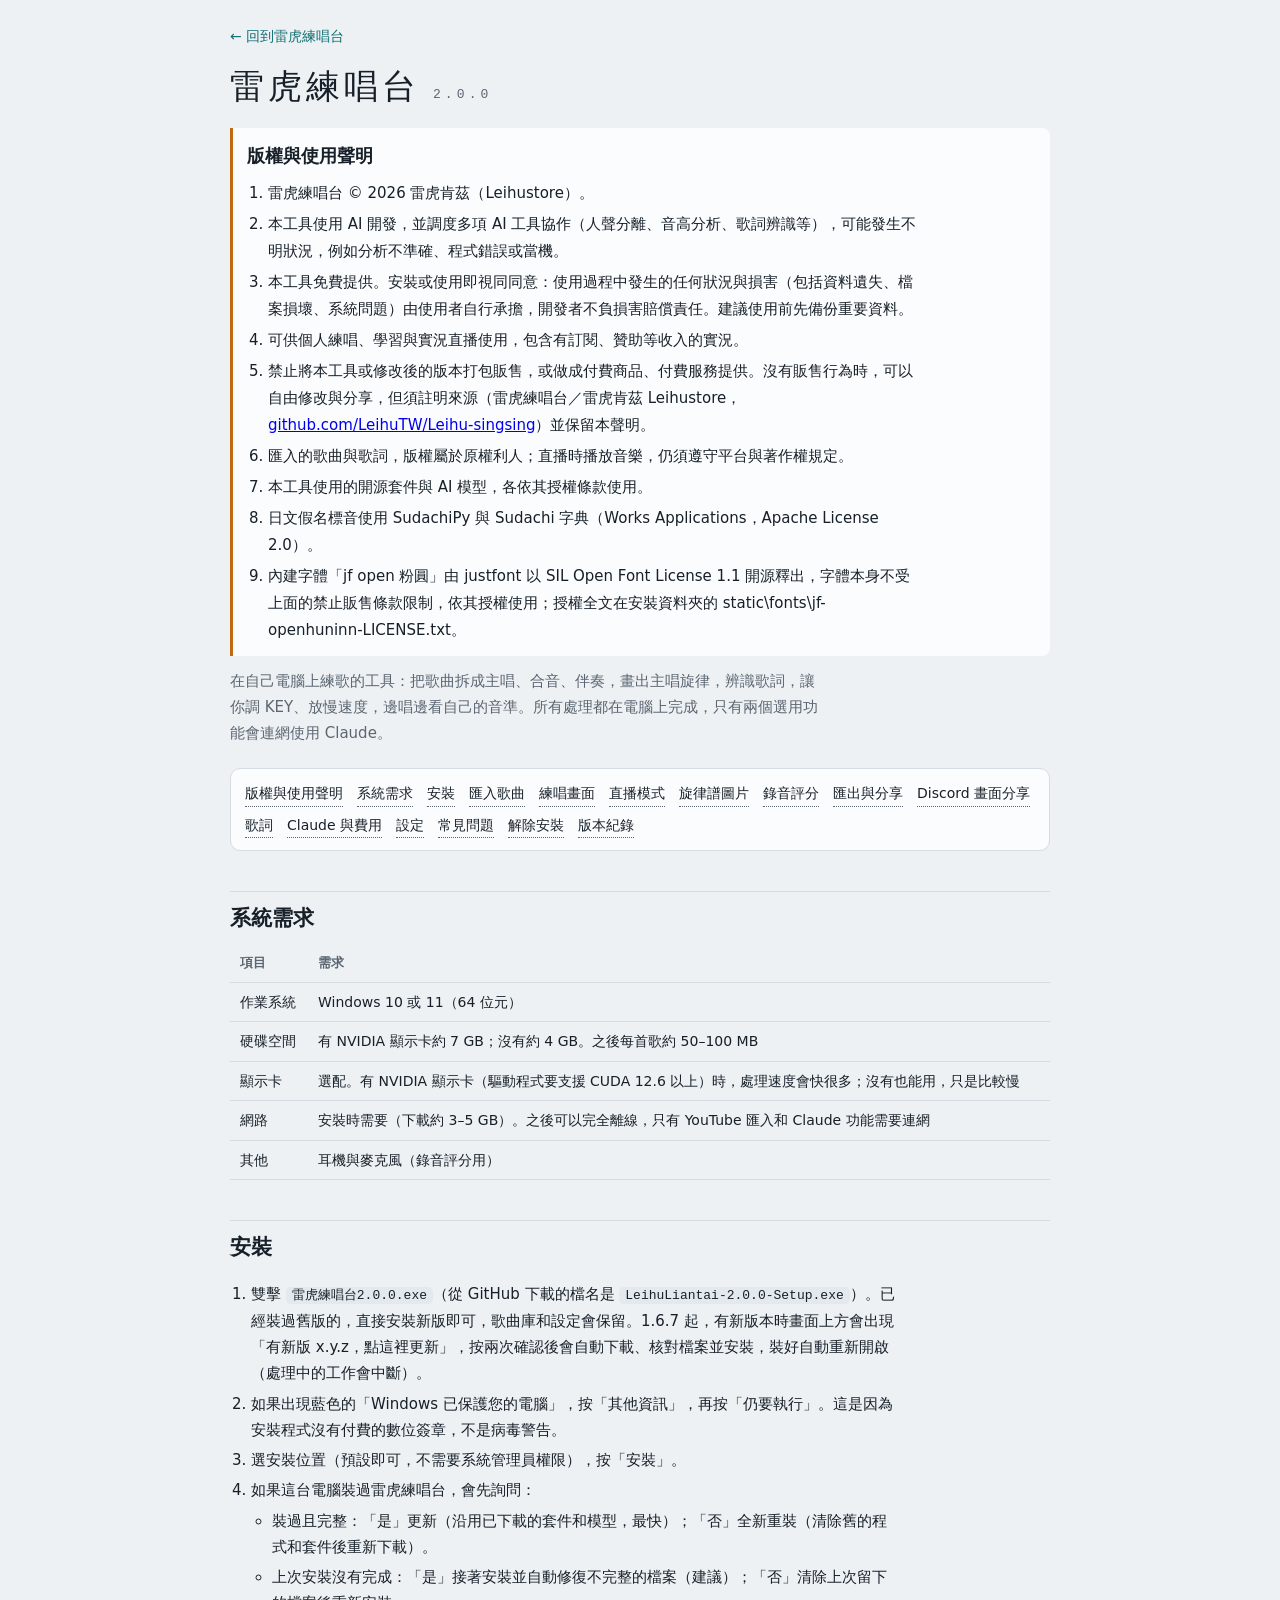
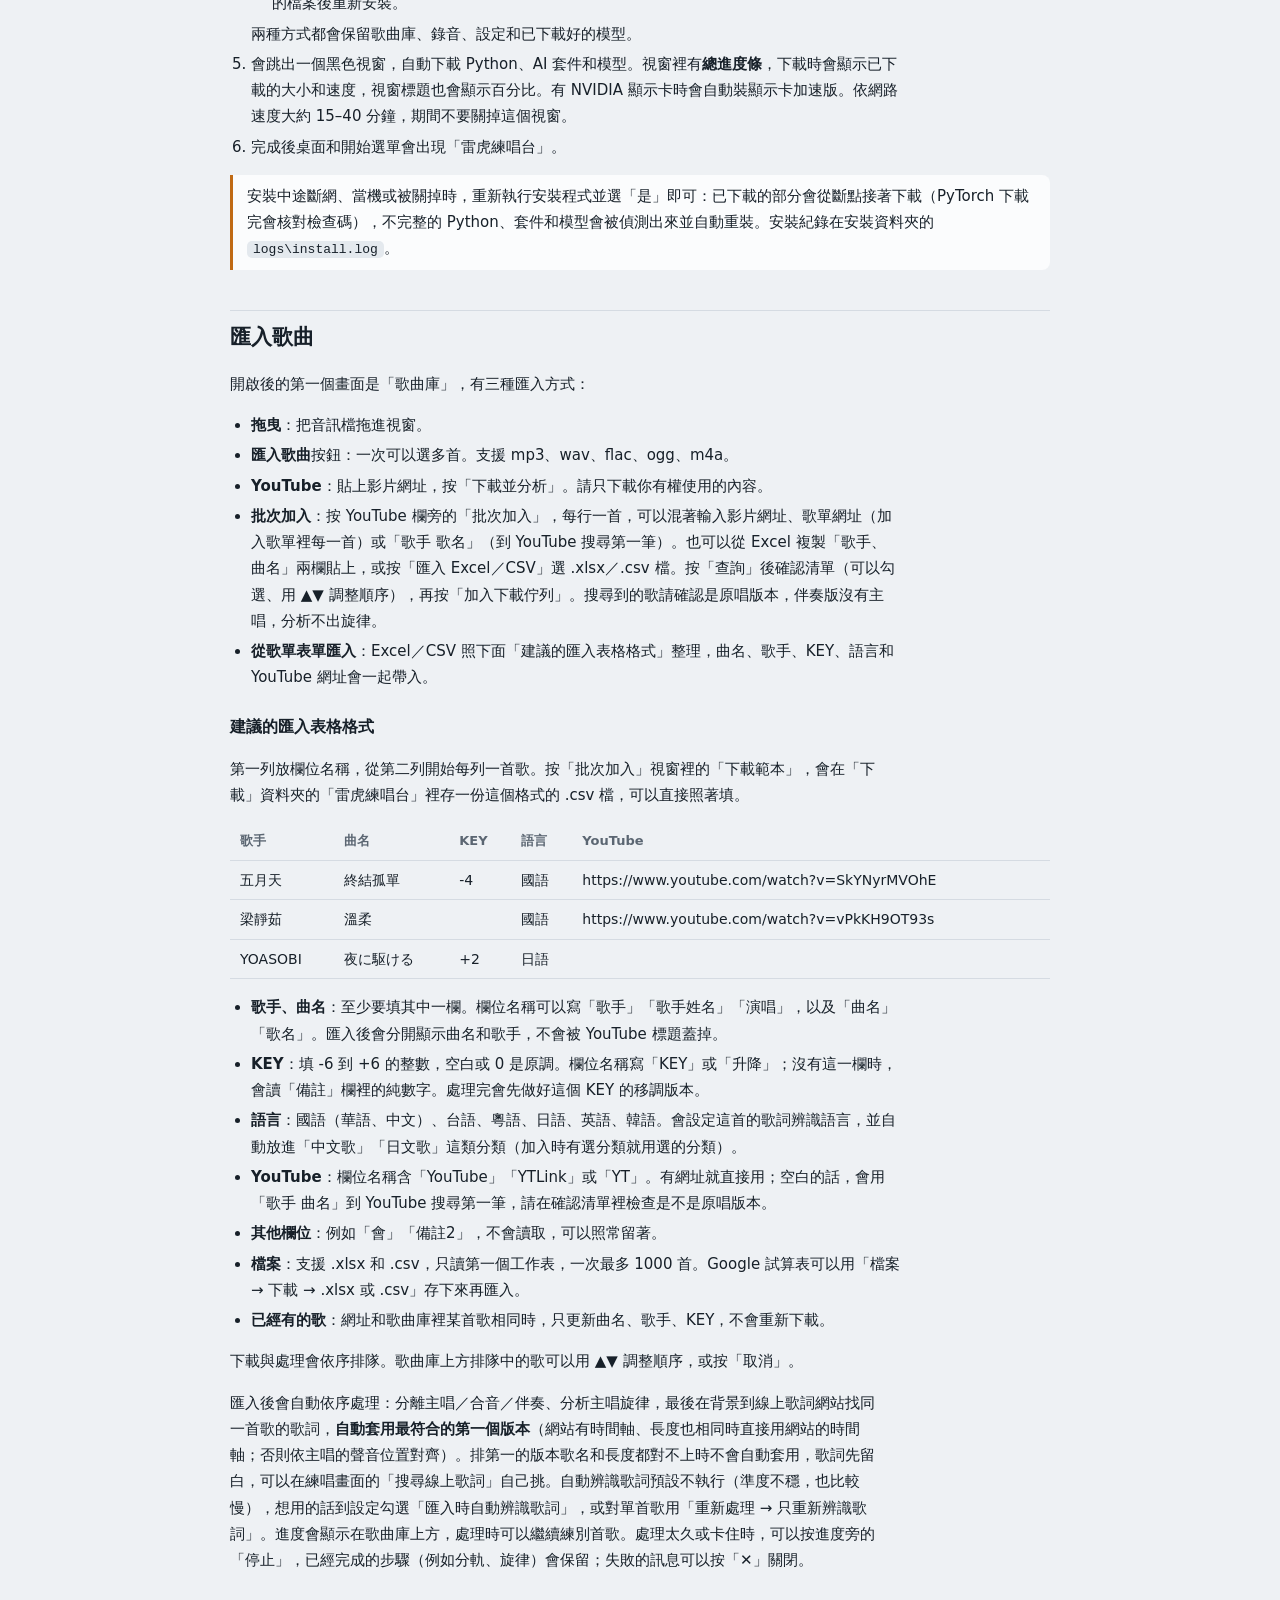
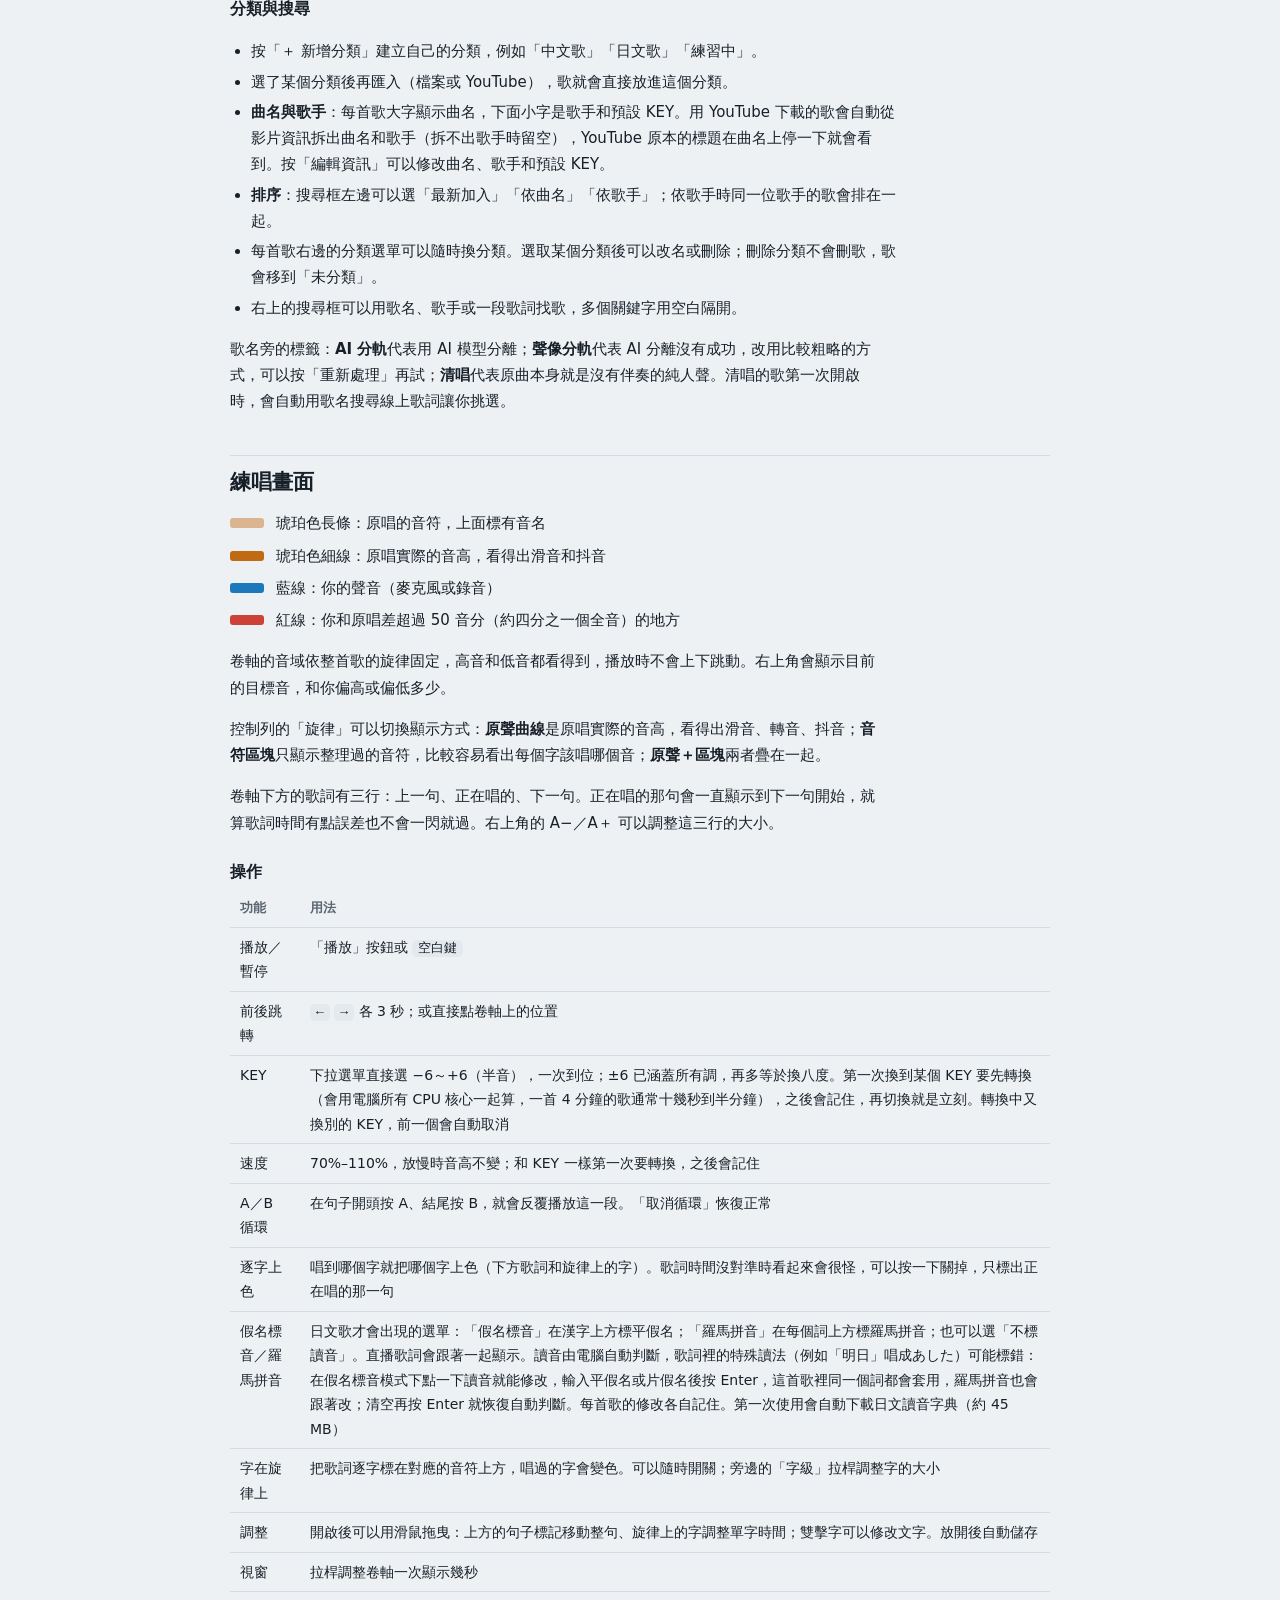
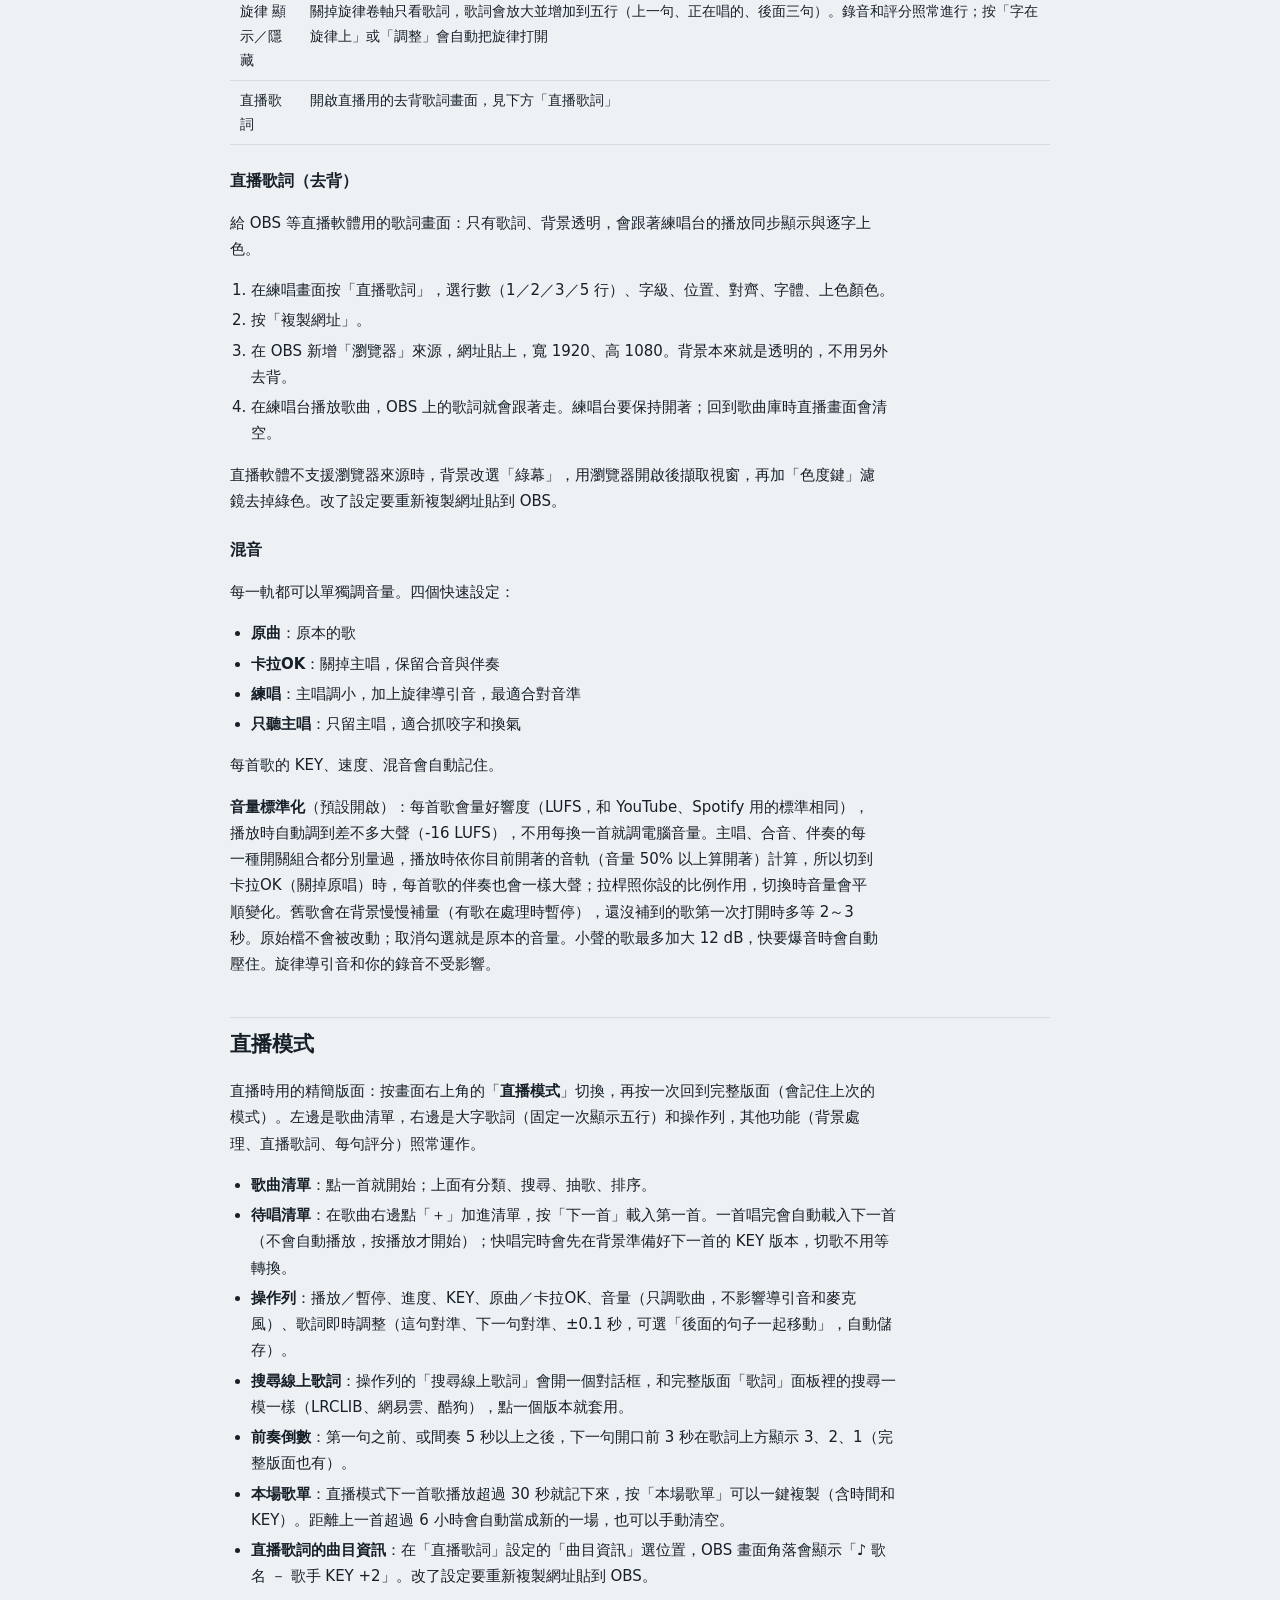
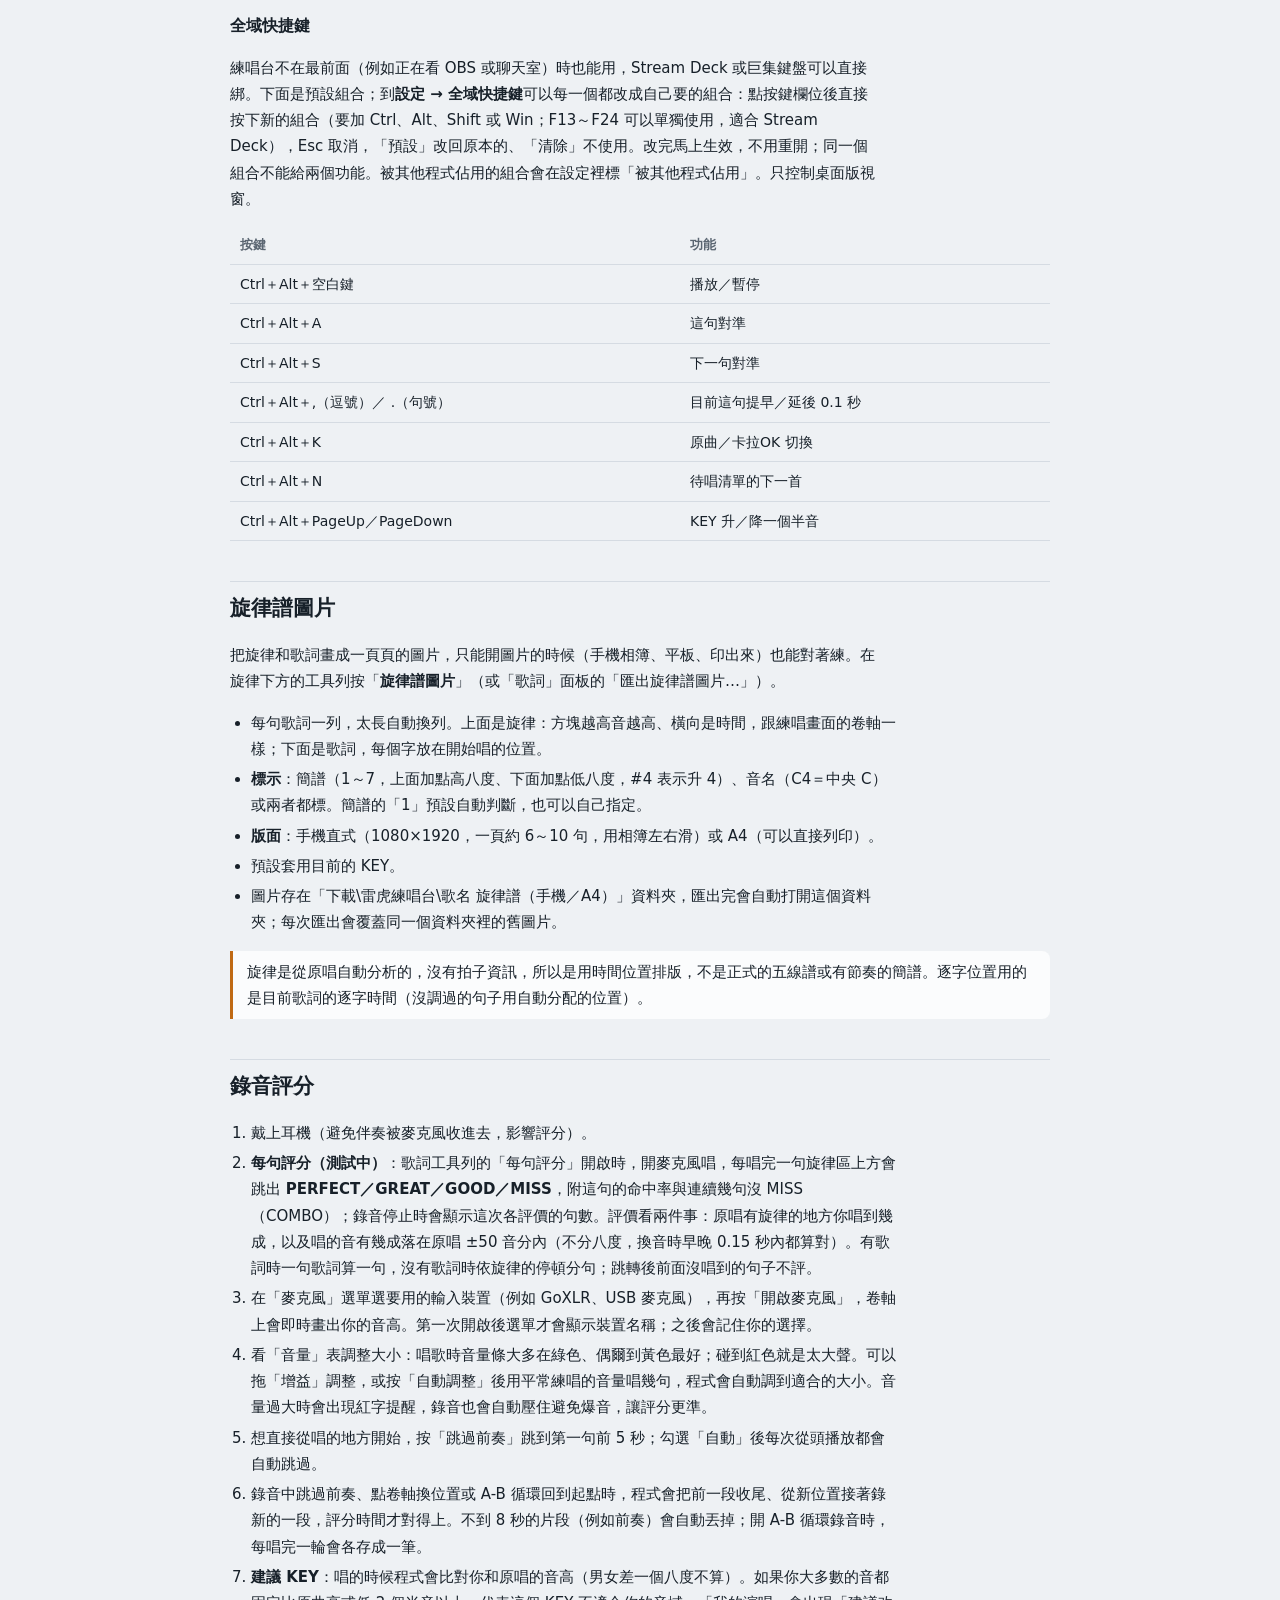
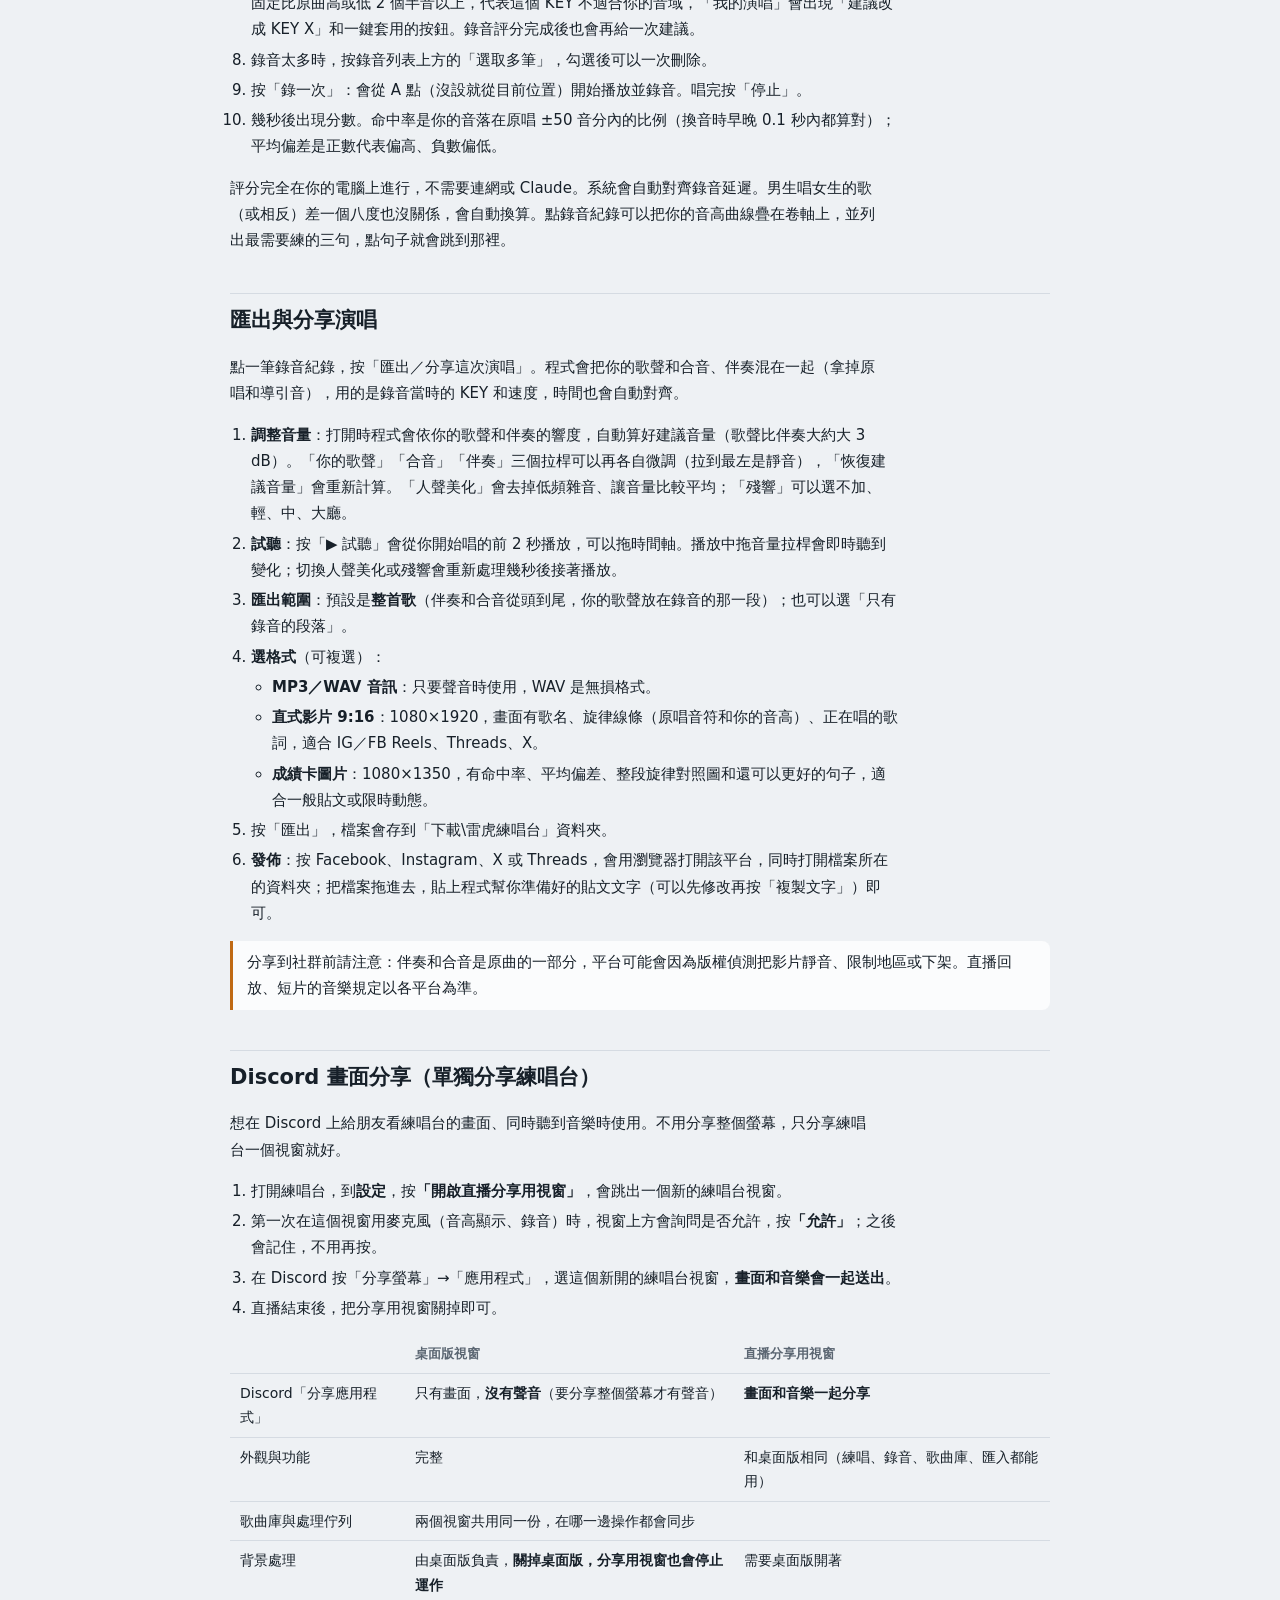
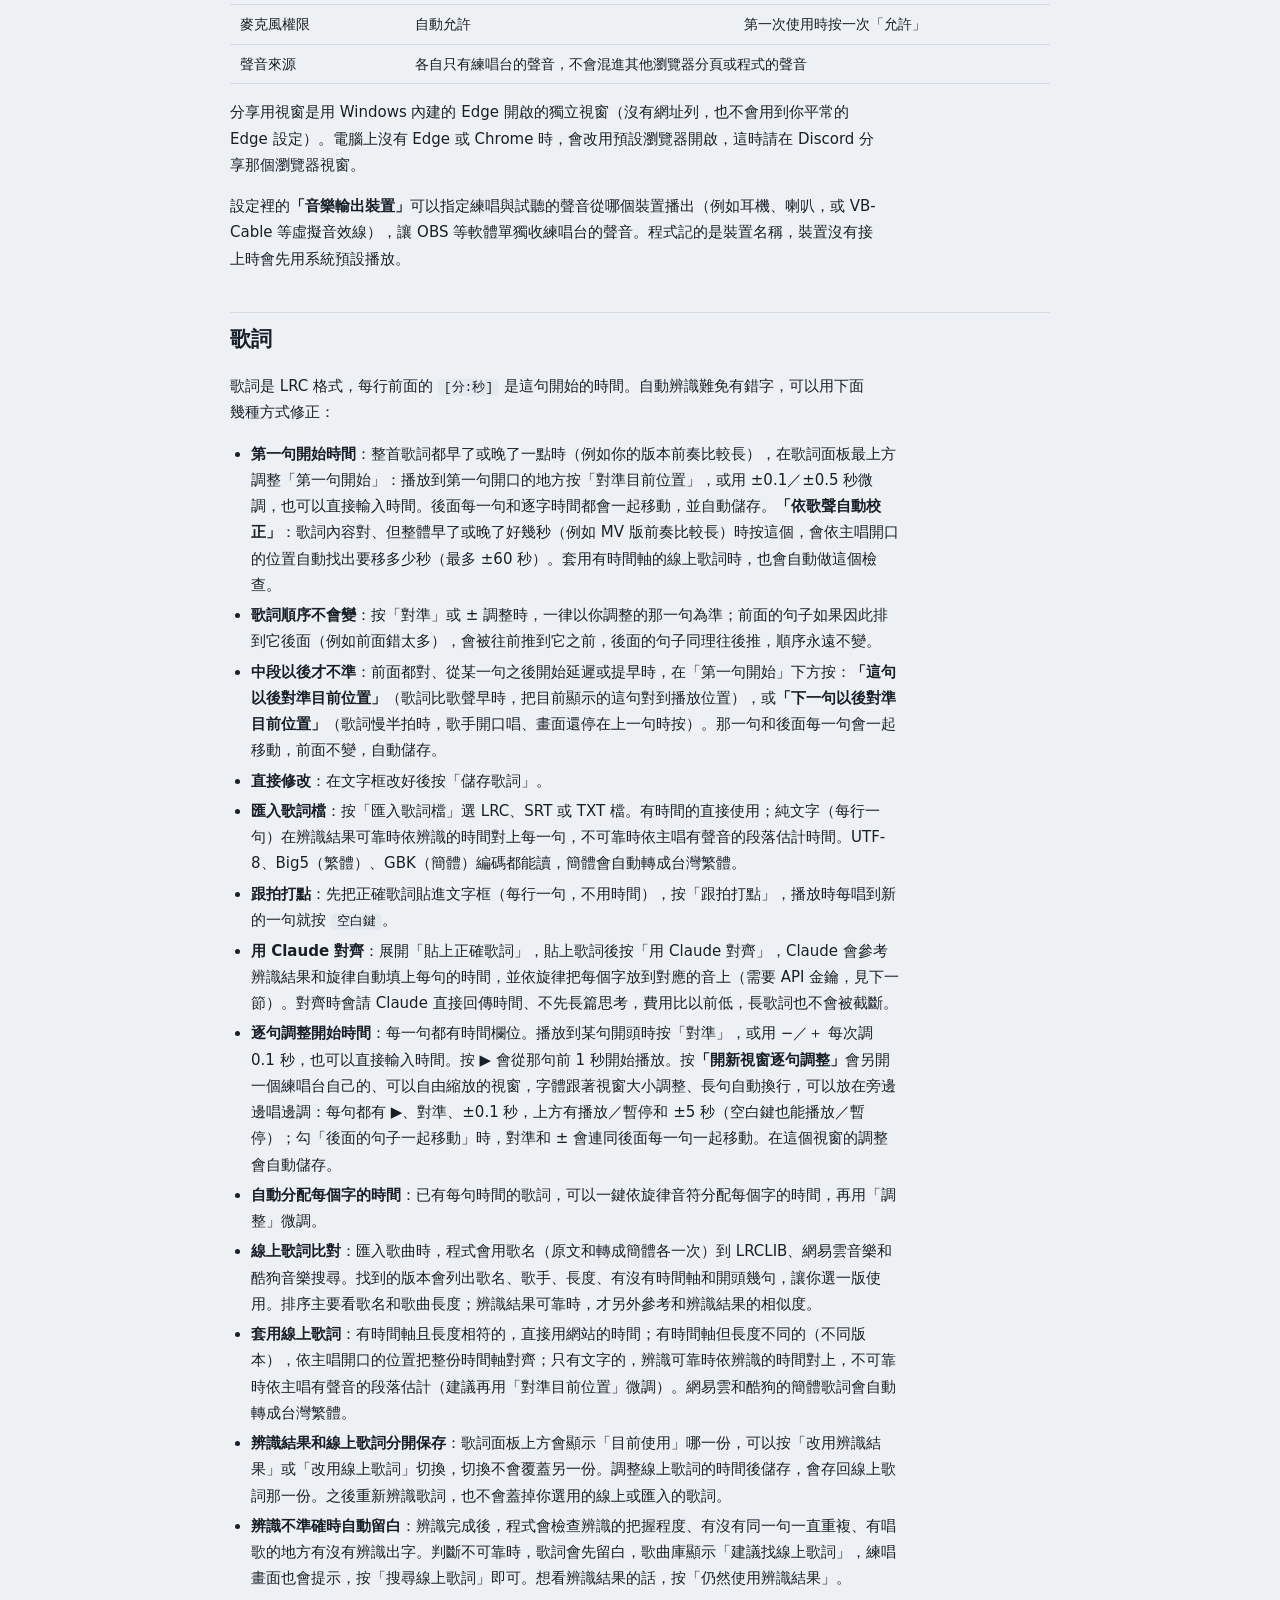
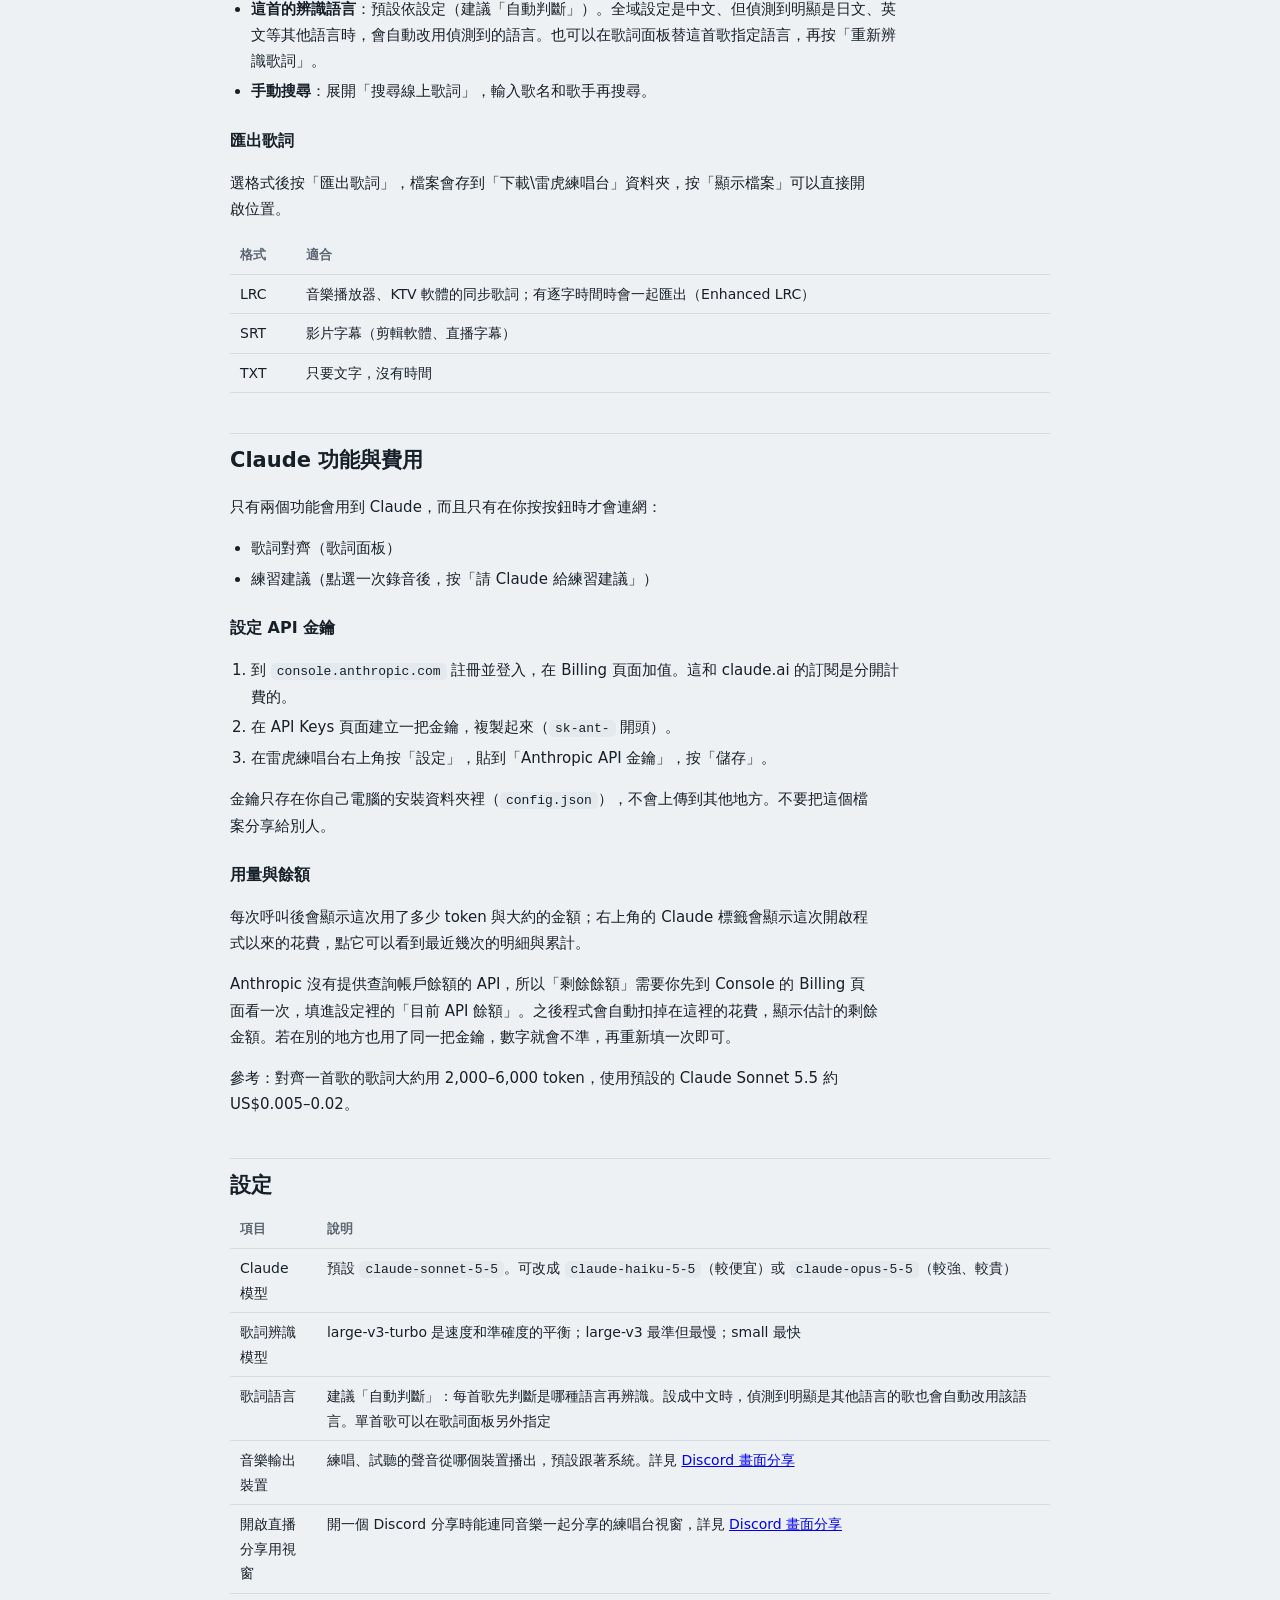
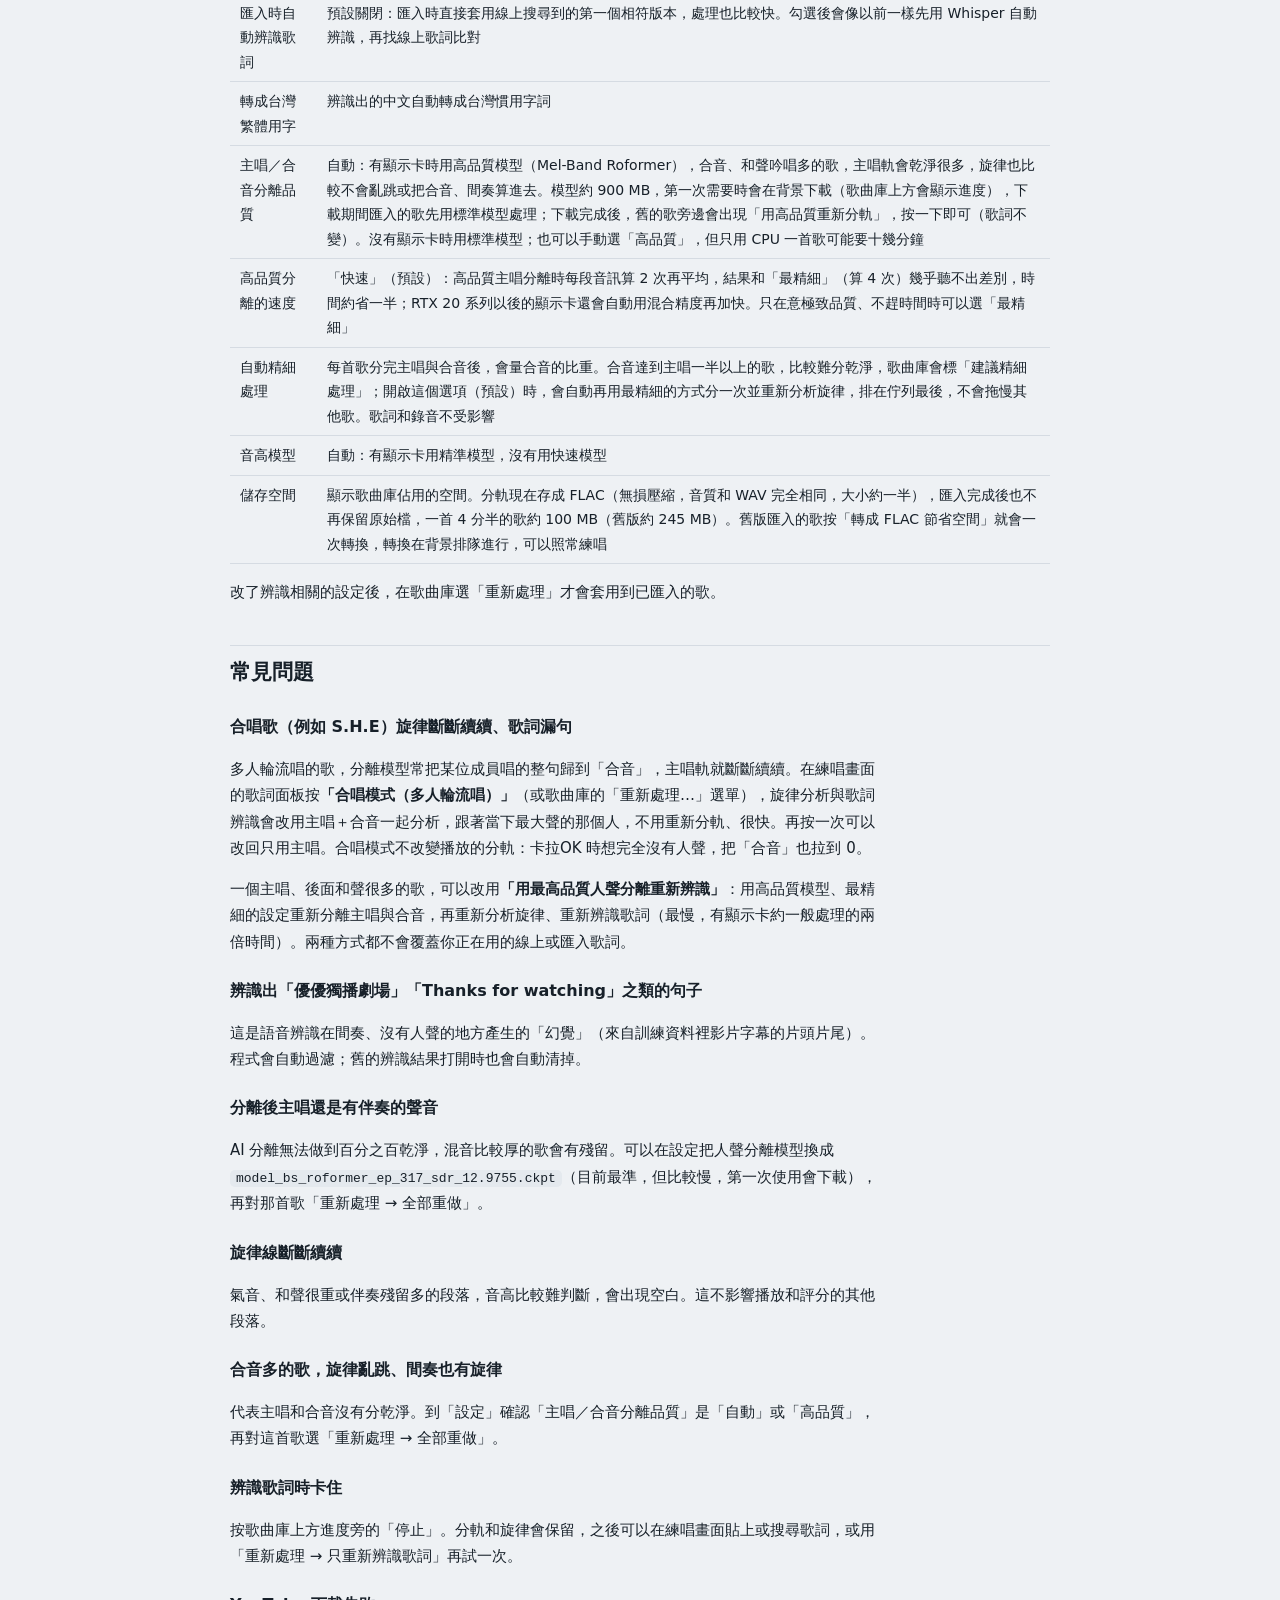
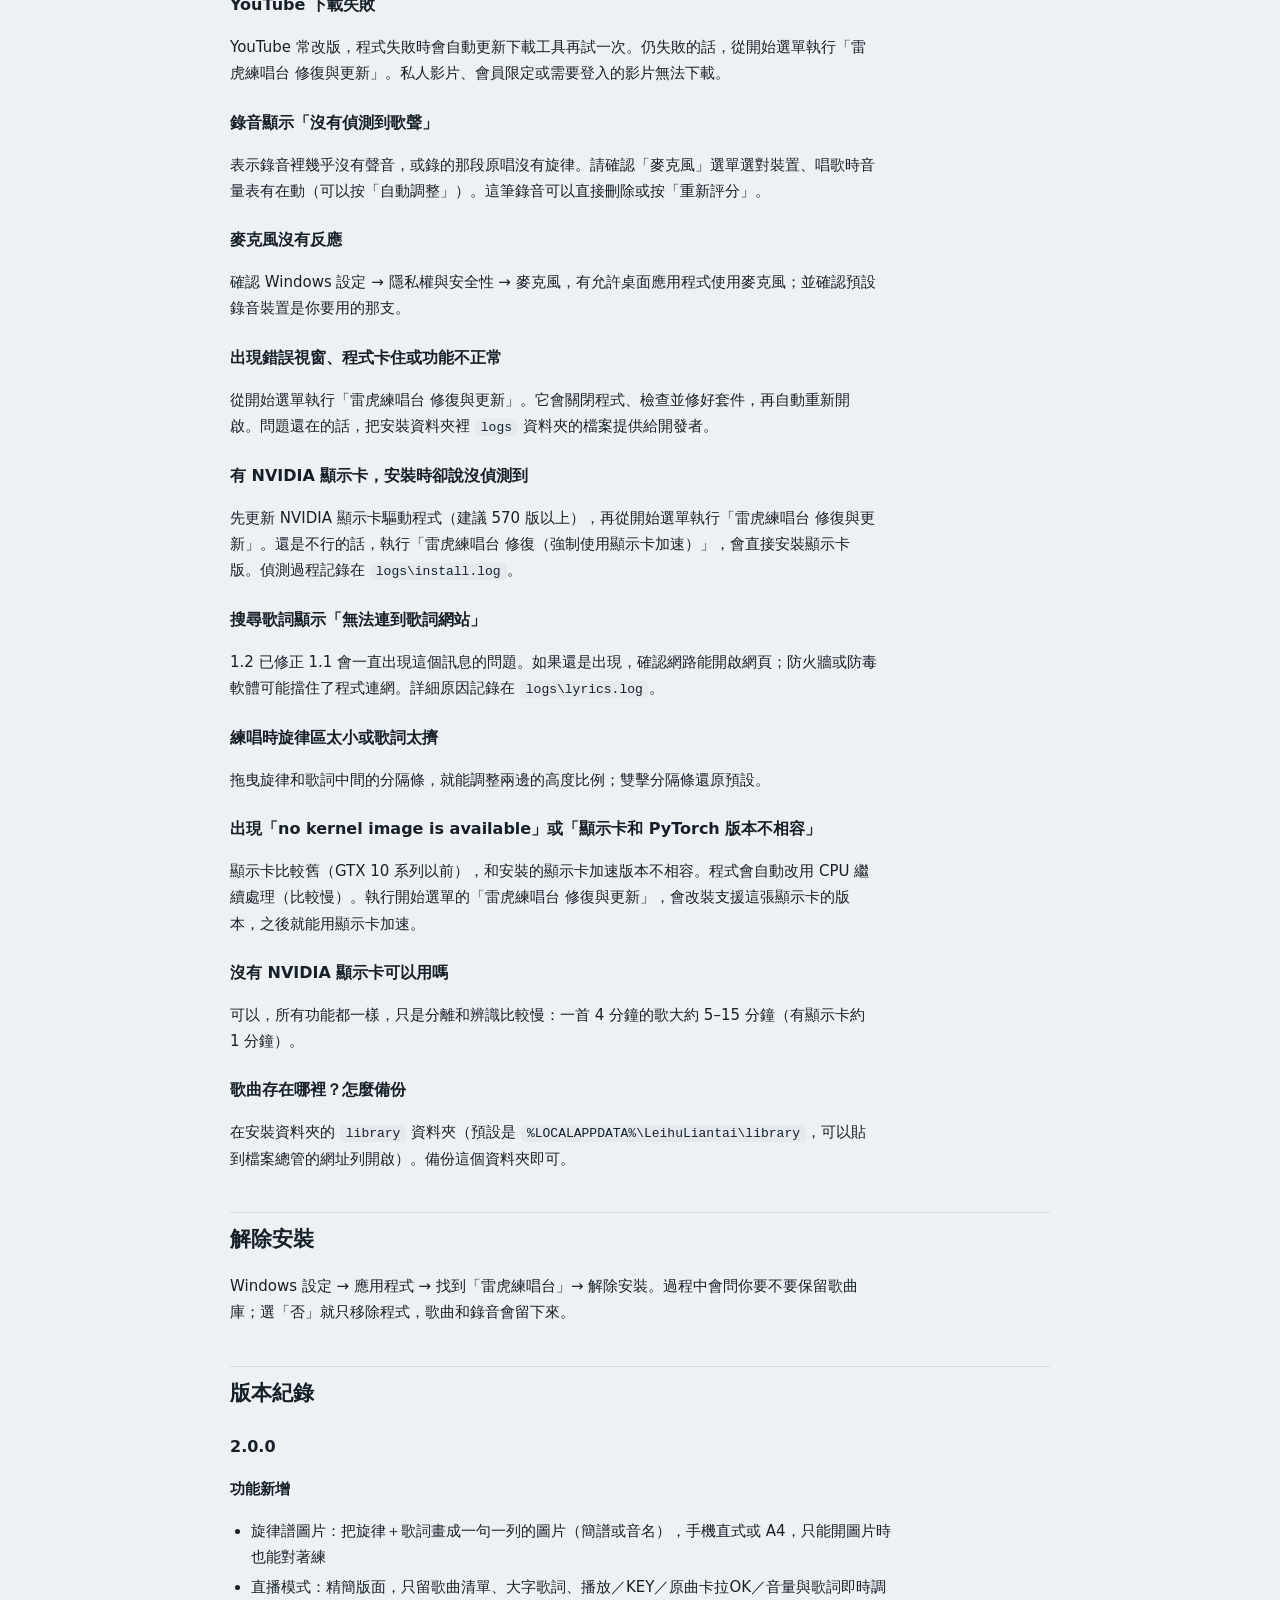
==== commit 9703211c: "2.0.0：直播模式五行歌詞、線上歌詞搜尋、自訂全域快捷鍵 - 直播模式固定顯示五行歌詞；操作列加「搜尋線上歌詞」對話框 - hotkeys.py：快捷鍵定義共用；設定畫面可錄製組合鍵、預設、清除，顯" ====
--- a/static/help.html
+++ b/static/help.html
@@ -3,7 +3,7 @@
 <head>
 <meta charset="utf-8">
 <meta name="viewport" content="width=device-width,initial-scale=1">
-<title>雷虎練唱台 1.7.0 使用說明</title>
+<title>雷虎練唱台 2.0.0 使用說明</title>
 <style>
 /* 和程式本體同一套色彩：冷色控台底、琥珀色是原唱旋律、藍色是你的聲音 */
 :root {
@@ -51,7 +51,7 @@
 <body>
 <div class="wrap">
   <div class="top"><a href="/" id="back">← 回到雷虎練唱台</a></div>
-  <h1>雷虎練唱台 <span class="ver">1.7.0</span></h1>
+  <h1>雷虎練唱台 <span class="ver">2.0.0</span></h1>
 
   <section id="copyright" class="note legal" aria-labelledby="copyright-h">
     <h2 id="copyright-h">版權與使用聲明</h2>
@@ -87,7 +87,7 @@
 
   <h2 id="install">安裝</h2>
   <ol>
-    <li>雙擊 <code>雷虎練唱台1.7.0.exe</code>（從 GitHub 下載的檔名是 <code>LeihuLiantai-1.7.0-Setup.exe</code>）。已經裝過舊版的，直接安裝新版即可，歌曲庫和設定會保留。1.6.7 起，有新版本時畫面上方會出現「有新版 x.y.z，點這裡更新」，按兩次確認後會自動下載、核對檔案並安裝，裝好自動重新開啟（處理中的工作會中斷）。</li>
+    <li>雙擊 <code>雷虎練唱台2.0.0.exe</code>（從 GitHub 下載的檔名是 <code>LeihuLiantai-2.0.0-Setup.exe</code>）。已經裝過舊版的，直接安裝新版即可，歌曲庫和設定會保留。1.6.7 起，有新版本時畫面上方會出現「有新版 x.y.z，點這裡更新」，按兩次確認後會自動下載、核對檔案並安裝，裝好自動重新開啟（處理中的工作會中斷）。</li>
     <li>如果出現藍色的「Windows 已保護您的電腦」，按「其他資訊」，再按「仍要執行」。這是因為安裝程式沒有付費的數位簽章，不是病毒警告。</li>
     <li>選安裝位置（預設即可，不需要系統管理員權限），按「安裝」。</li>
     <li>如果這台電腦裝過雷虎練唱台，會先詢問：
@@ -187,17 +187,18 @@
   <p><b>音量標準化</b>（預設開啟）：每首歌會量好響度（LUFS，和 YouTube、Spotify 用的標準相同），播放時自動調到差不多大聲（-16 LUFS），不用每換一首就調電腦音量。主唱、合音、伴奏的每一種開關組合都分別量過，播放時依你目前開著的音軌（音量 50% 以上算開著）計算，所以切到卡拉OK（關掉原唱）時，每首歌的伴奏也會一樣大聲；拉桿照你設的比例作用，切換時音量會平順變化。舊歌會在背景慢慢補量（有歌在處理時暫停），還沒補到的歌第一次打開時多等 2～3 秒。原始檔不會被改動；取消勾選就是原本的音量。小聲的歌最多加大 12 dB，快要爆音時會自動壓住。旋律導引音和你的錄音不受影響。</p>
 
   <h2 id="live">直播模式</h2>
-  <p>直播時用的精簡版面：按畫面右上角的「<b>直播模式</b>」切換，再按一次回到完整版面（會記住上次的模式）。左邊是歌曲清單，右邊是大字歌詞和操作列，其他功能（背景處理、直播歌詞、每句評分）照常運作。</p>
+  <p>直播時用的精簡版面：按畫面右上角的「<b>直播模式</b>」切換，再按一次回到完整版面（會記住上次的模式）。左邊是歌曲清單，右邊是大字歌詞（固定一次顯示五行）和操作列，其他功能（背景處理、直播歌詞、每句評分）照常運作。</p>
   <ul>
     <li><b>歌曲清單</b>：點一首就開始；上面有分類、搜尋、抽歌、排序。</li>
     <li><b>待唱清單</b>：在歌曲右邊點「＋」加進清單，按「下一首」載入第一首。一首唱完會自動載入下一首（不會自動播放，按播放才開始）；快唱完時會先在背景準備好下一首的 KEY 版本，切歌不用等轉換。</li>
     <li><b>操作列</b>：播放／暫停、進度、KEY、原曲／卡拉OK、音量（只調歌曲，不影響導引音和麥克風）、歌詞即時調整（這句對準、下一句對準、±0.1 秒，可選「後面的句子一起移動」，自動儲存）。</li>
+    <li><b>搜尋線上歌詞</b>：操作列的「搜尋線上歌詞」會開一個對話框，和完整版面「歌詞」面板裡的搜尋一模一樣（LRCLIB、網易雲、酷狗），點一個版本就套用。</li>
     <li><b>前奏倒數</b>：第一句之前、或間奏 5 秒以上之後，下一句開口前 3 秒在歌詞上方顯示 3、2、1（完整版面也有）。</li>
     <li><b>本場歌單</b>：直播模式下一首歌播放超過 30 秒就記下來，按「本場歌單」可以一鍵複製（含時間和 KEY）。距離上一首超過 6 小時會自動當成新的一場，也可以手動清空。</li>
     <li><b>直播歌詞的曲目資訊</b>：在「直播歌詞」設定的「曲目資訊」選位置，OBS 畫面角落會顯示「♪ 歌名 － 歌手 KEY +2」。改了設定要重新複製網址貼到 OBS。</li>
   </ul>
   <h3>全域快捷鍵</h3>
-  <p>練唱台不在最前面（例如正在看 OBS 或聊天室）時也能用，Stream Deck 或巨集鍵盤可以直接綁這些組合。設定裡可以關掉，改了要重開練唱台才生效。只控制桌面版視窗。</p>
+  <p>練唱台不在最前面（例如正在看 OBS 或聊天室）時也能用，Stream Deck 或巨集鍵盤可以直接綁。下面是預設組合；到<b>設定 → 全域快捷鍵</b>可以每一個都改成自己要的組合：點按鍵欄位後直接按下新的組合（要加 Ctrl、Alt、Shift 或 Win；F13～F24 可以單獨使用，適合 Stream Deck），Esc 取消，「預設」改回原本的、「清除」不使用。改完馬上生效，不用重開；同一個組合不能給兩個功能。被其他程式佔用的組合會在設定裡標「被其他程式佔用」。只控制桌面版視窗。</p>
   <table>
     <tr><th>按鍵</th><th>功能</th></tr>
     <tr><td>Ctrl＋Alt＋空白鍵</td><td>播放／暫停</td></tr>
@@ -208,7 +209,6 @@
     <tr><td>Ctrl＋Alt＋N</td><td>待唱清單的下一首</td></tr>
     <tr><td>Ctrl＋Alt＋PageUp／PageDown</td><td>KEY 升／降一個半音</td></tr>
   </table>
-  <p class="hint">某個組合已經被其他程式佔用時，那一個會沒有作用（記在 logs\desktop.log），其他照常。</p>
 
   <h2 id="sheet">旋律譜圖片</h2>
   <p>把旋律和歌詞畫成一頁頁的圖片，只能開圖片的時候（手機相簿、平板、印出來）也能對著練。在旋律下方的工具列按「<b>旋律譜圖片</b>」（或「歌詞」面板的「匯出旋律譜圖片…」）。</p>
@@ -376,13 +376,15 @@
   <p>Windows 設定 → 應用程式 → 找到「雷虎練唱台」→ 解除安裝。過程中會問你要不要保留歌曲庫；選「否」就只移除程式，歌曲和錄音會留下來。</p>
 
   <h2 id="changes">版本紀錄</h2>
-  <h3>1.7.0</h3>
+  <h3>2.0.0</h3>
   <p><b>功能新增</b></p>
   <ul>
     <li>旋律譜圖片：把旋律＋歌詞畫成一句一列的圖片（簡譜或音名），手機直式或 A4，只能開圖片時也能對著練</li>
     <li>直播模式：精簡版面，只留歌曲清單、大字歌詞、播放／KEY／原曲卡拉OK／音量與歌詞即時調整</li>
     <li>直播用功能：Ctrl+Alt 全域快捷鍵、待唱清單（自動載入下一首並預先準備 KEY）、前奏倒數、直播歌詞的曲目資訊、本場歌單紀錄</li>
     <li>抽歌：從目前分類或搜尋結果隨機抽一首進練唱</li>
+    <li>直播模式可以搜尋線上歌詞，歌詞固定顯示五行</li>
+    <li>全域快捷鍵可以自訂（含 Stream Deck 常用的 F13～F24），改完馬上生效</li>
   </ul>
   <h3>1.6.8</h3>
   <p><b>功能新增</b></p>
@@ -673,7 +675,7 @@
     <li>初版：AI 分離主唱／合音／伴奏、旋律分析、歌詞辨識與台灣繁體轉換、升降 KEY 與變速、A–B 循環、麥克風即時音高與錄音評分、YouTube 匯入、Claude 歌詞對齊與練習建議、用量與費用顯示、歌詞匯出（LRC／SRT／TXT）、顯示卡加速、桌面程式與安裝程式</li>
   </ul>
 
-  <p class="lede" style="margin-top:40px">雷虎練唱台 1.7.0</p>
+  <p class="lede" style="margin-top:40px">雷虎練唱台 2.0.0</p>
 </div>
 <script>
   // 直接用瀏覽器開啟這份說明時，隱藏「回到程式」的連結
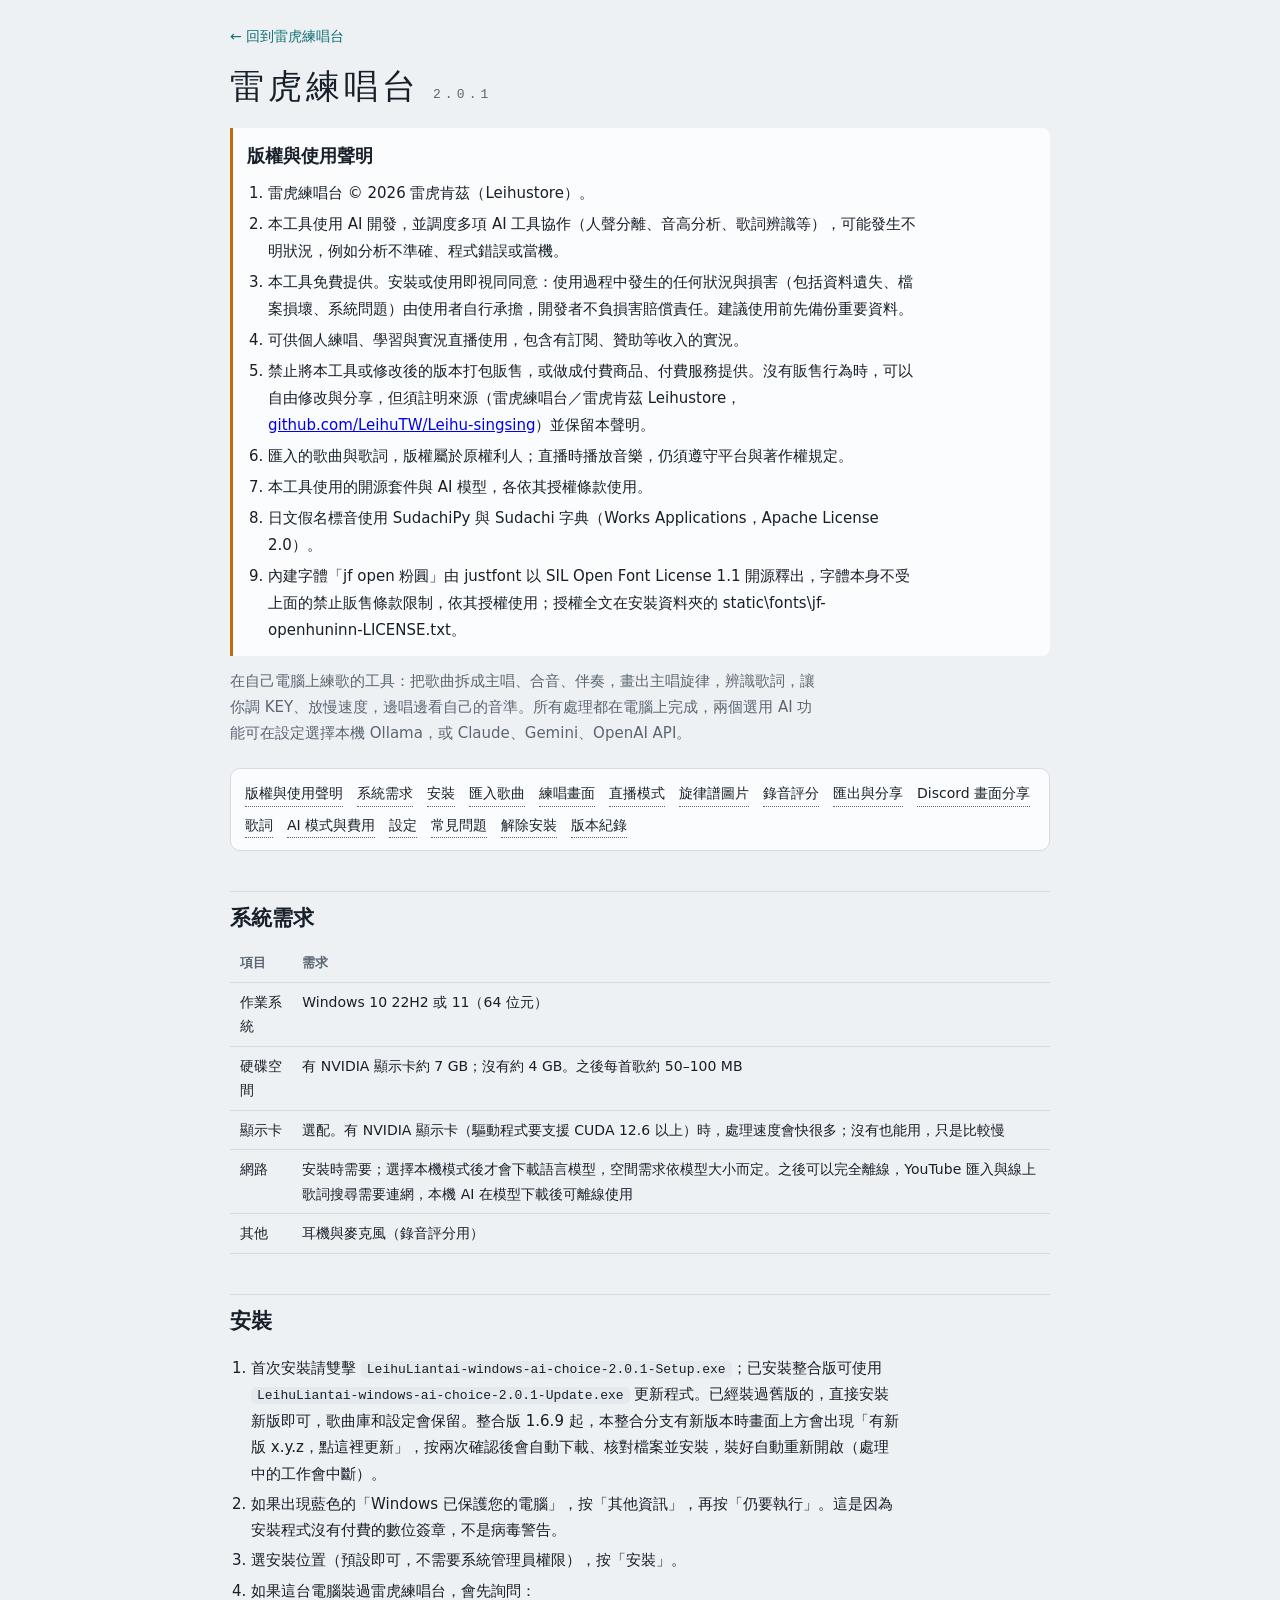
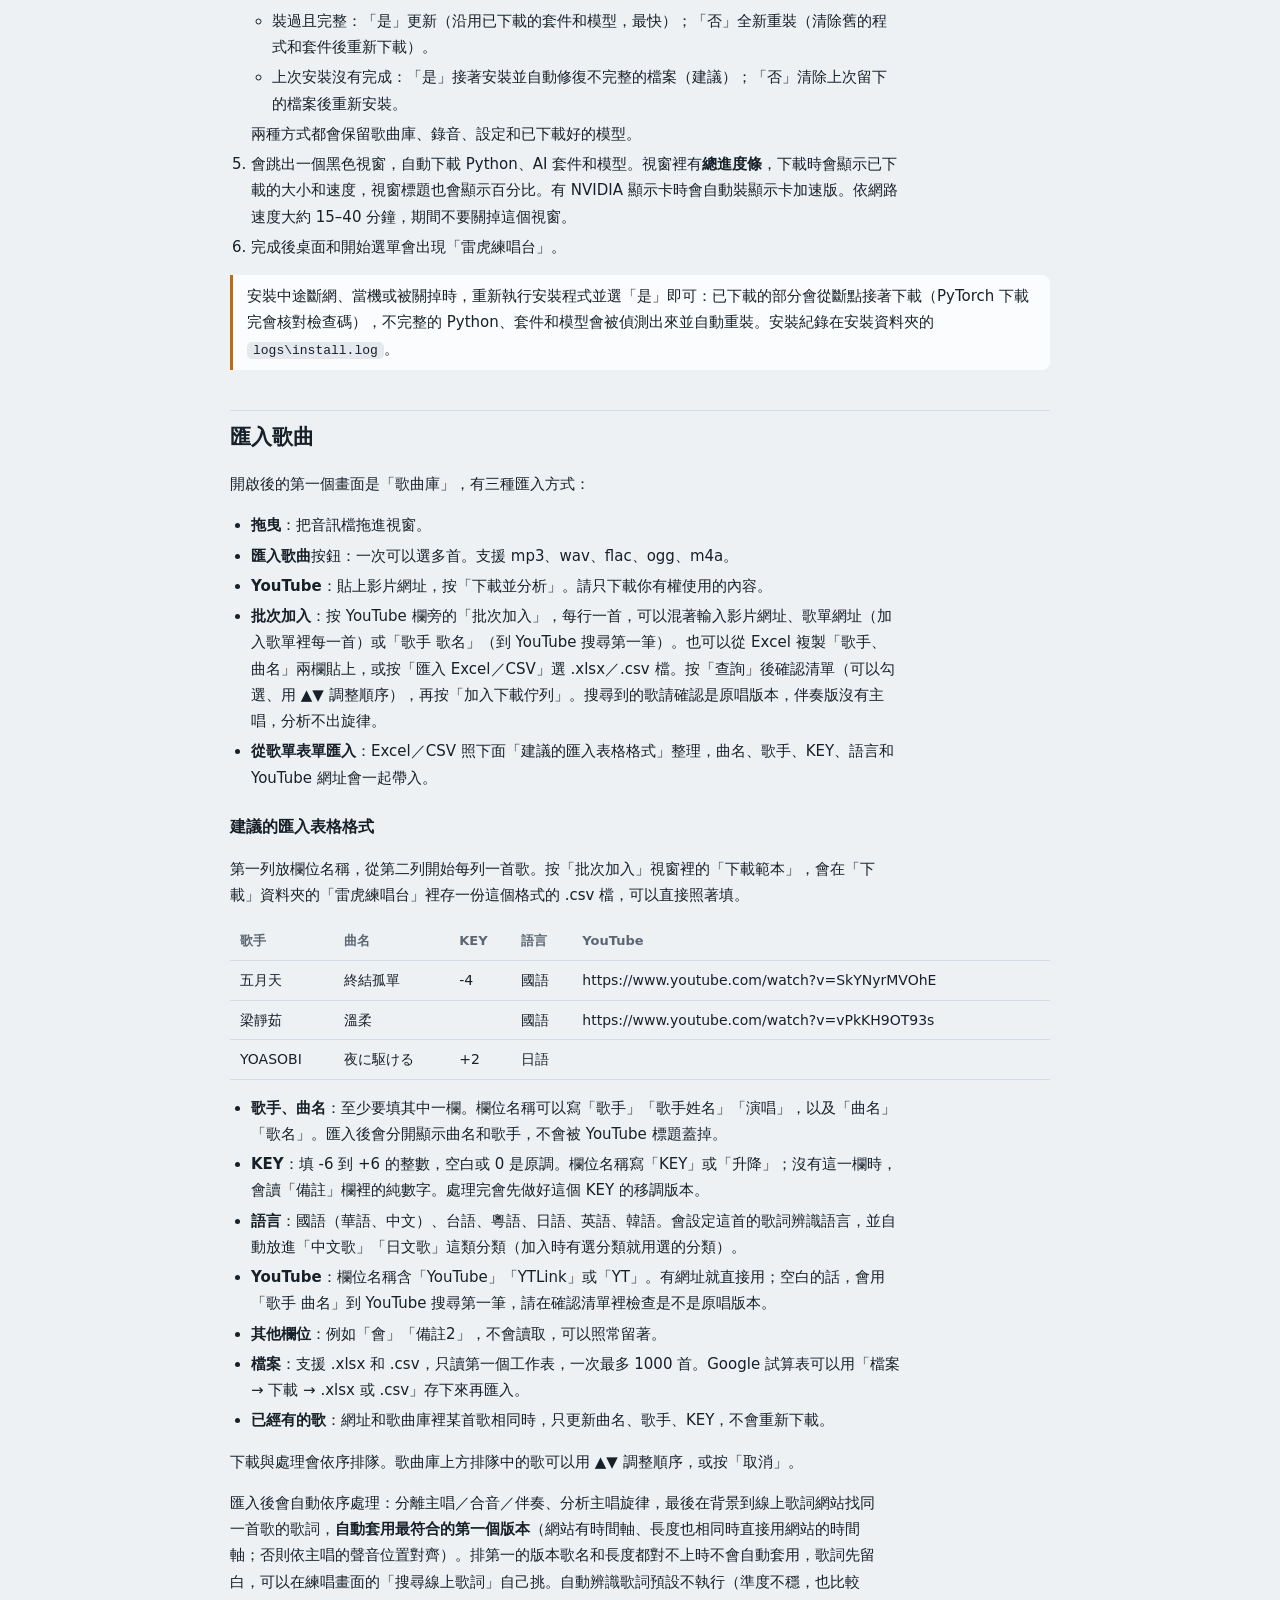
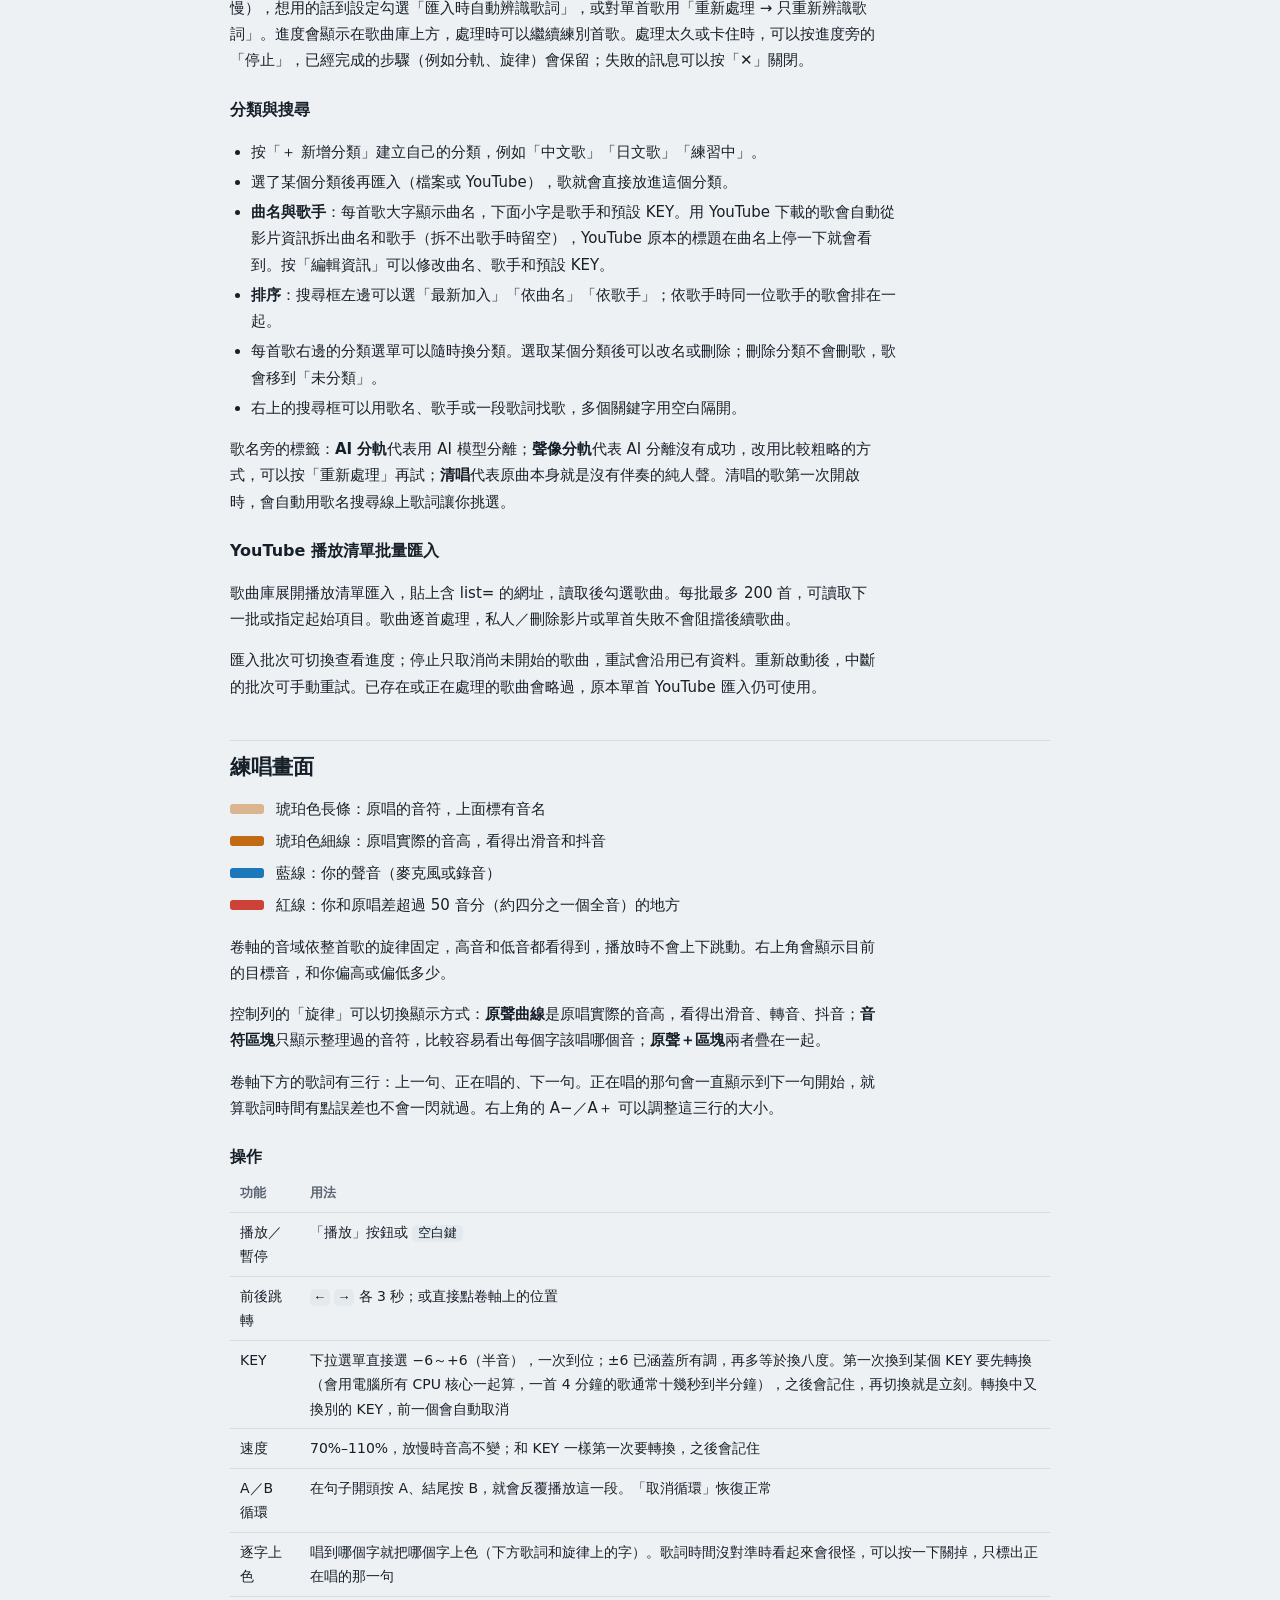
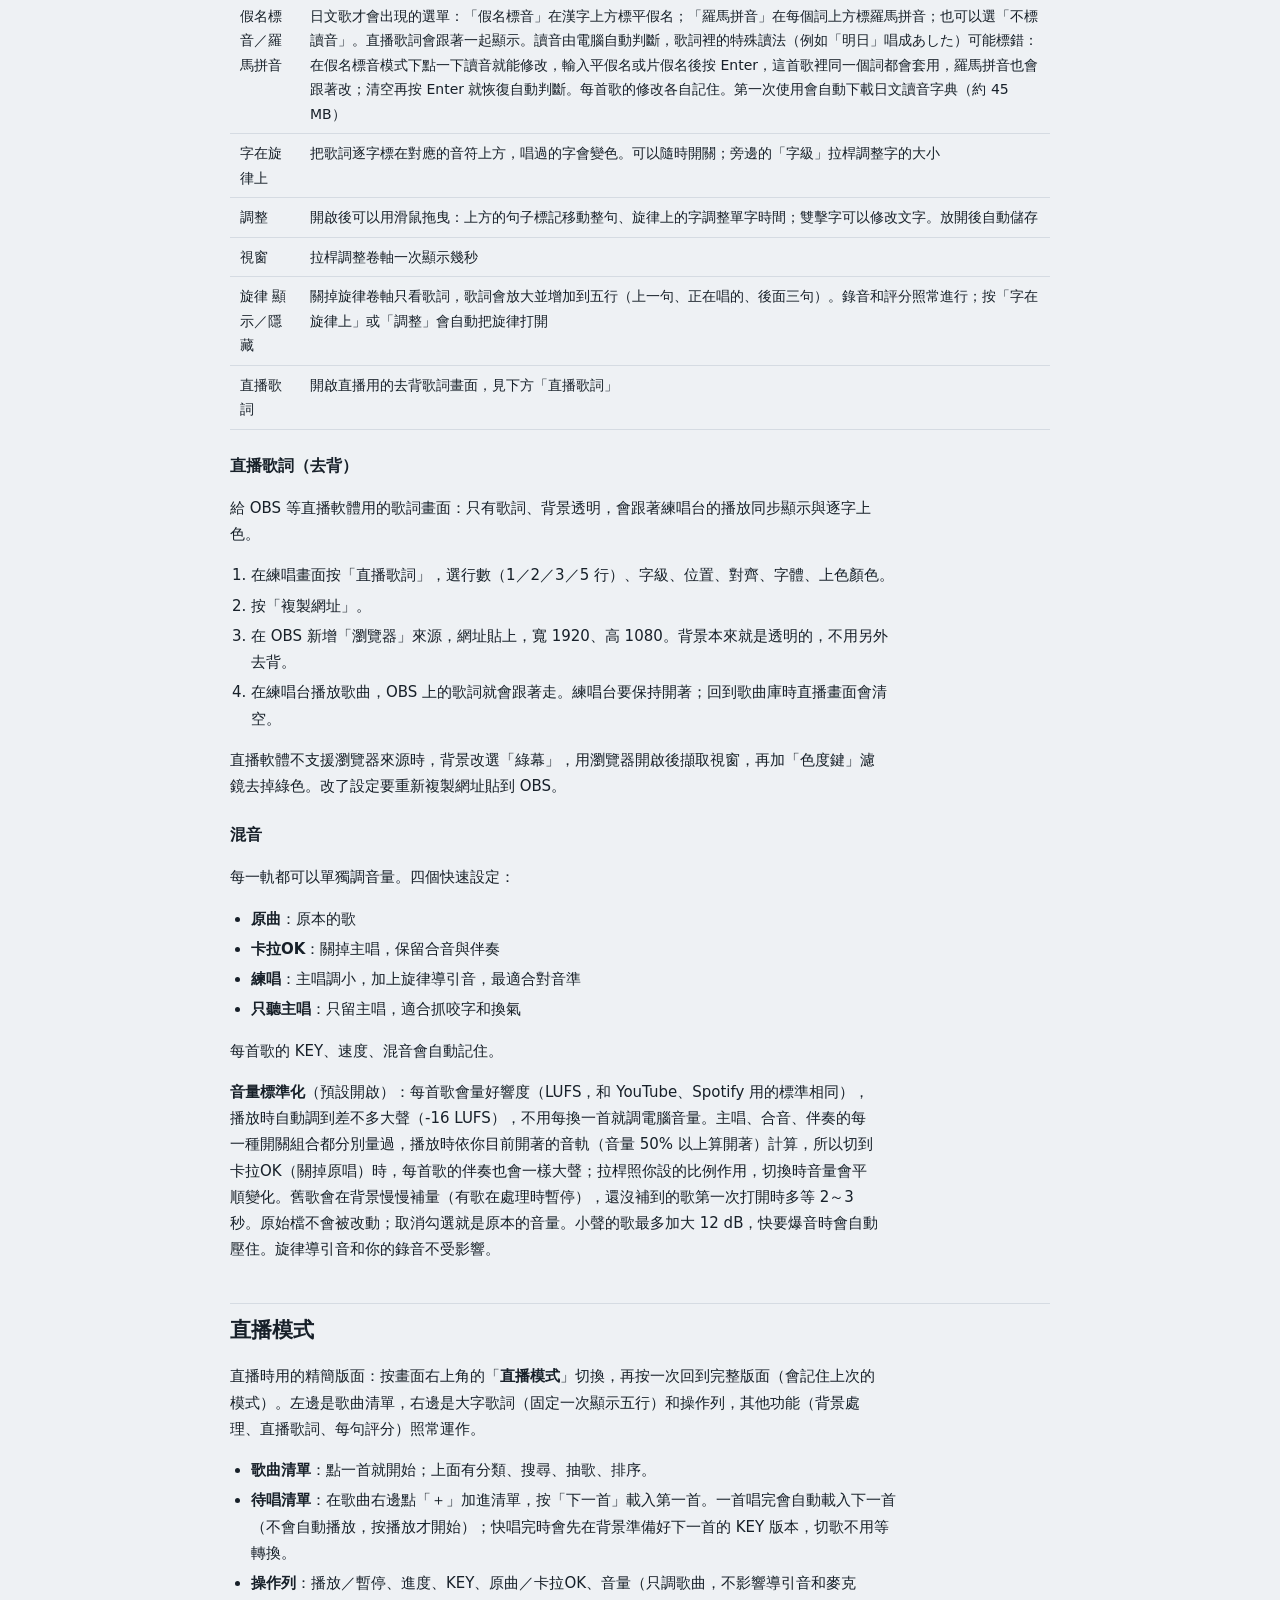
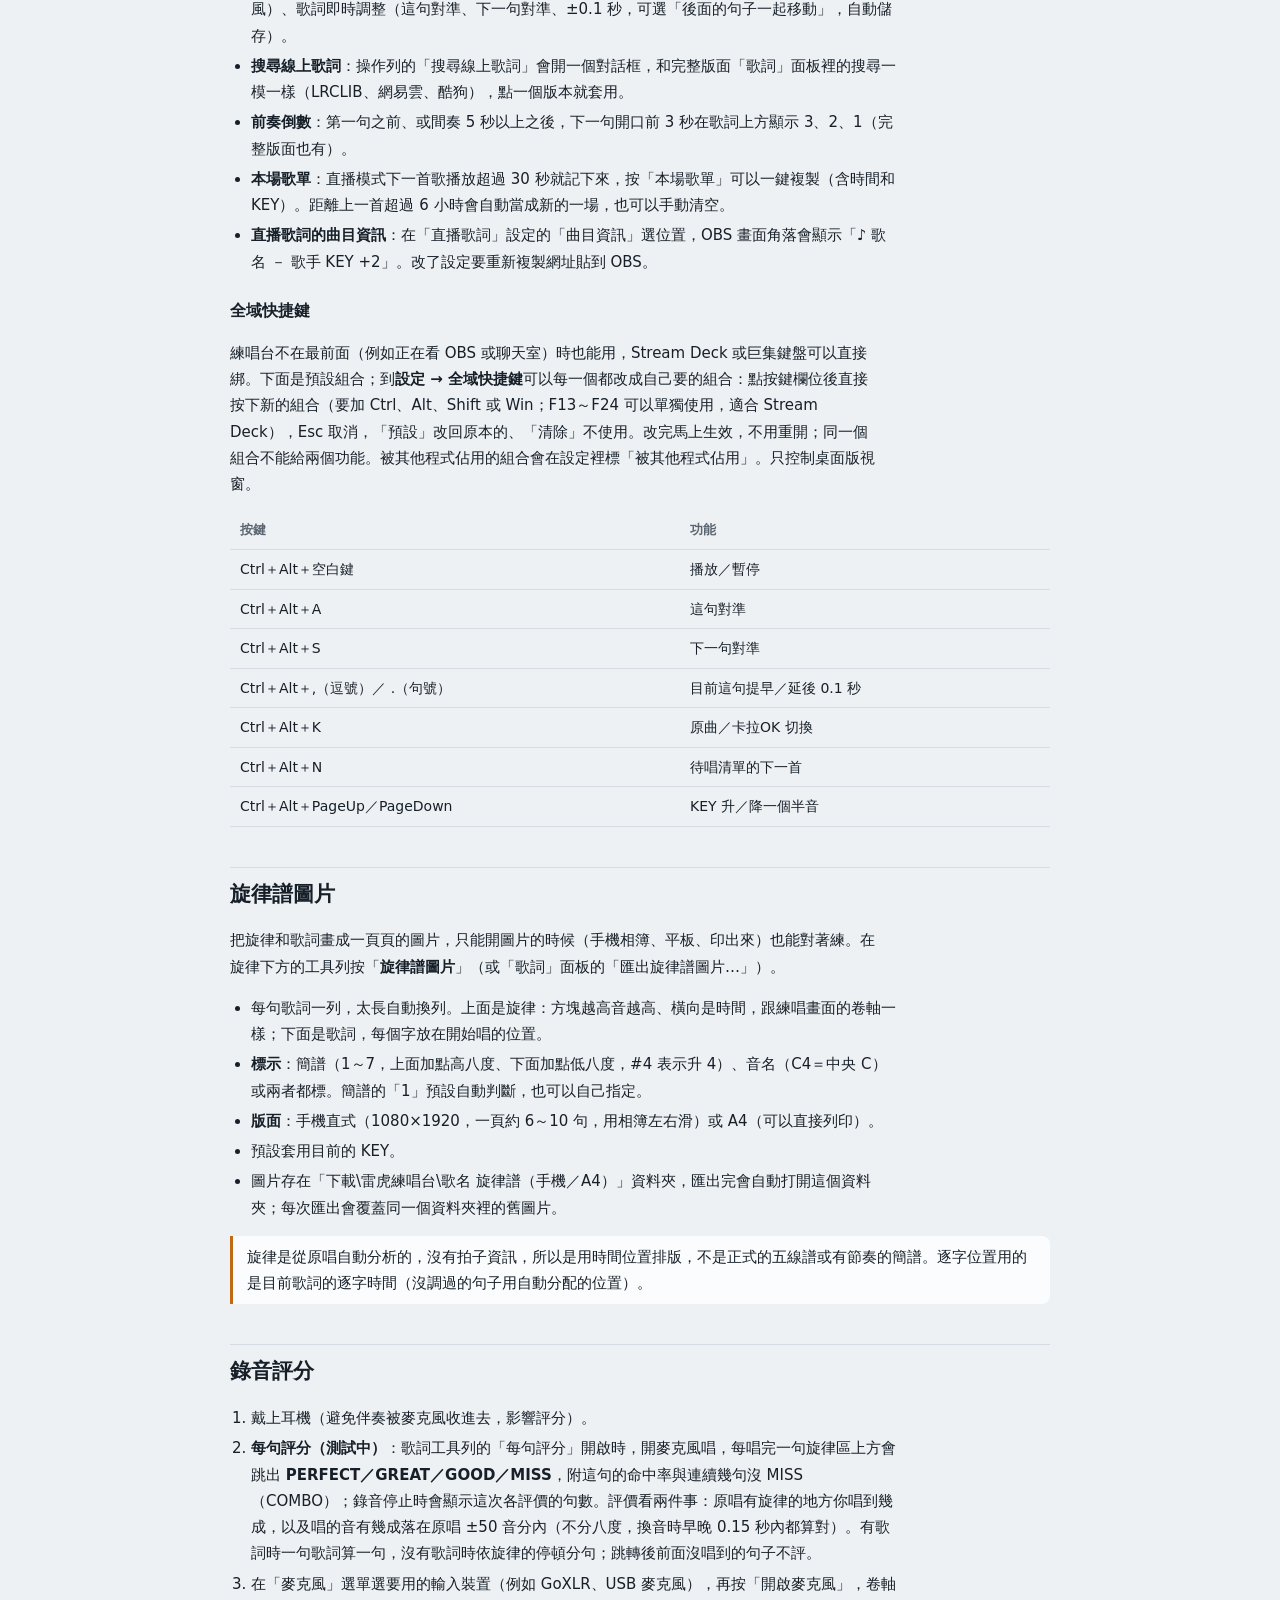
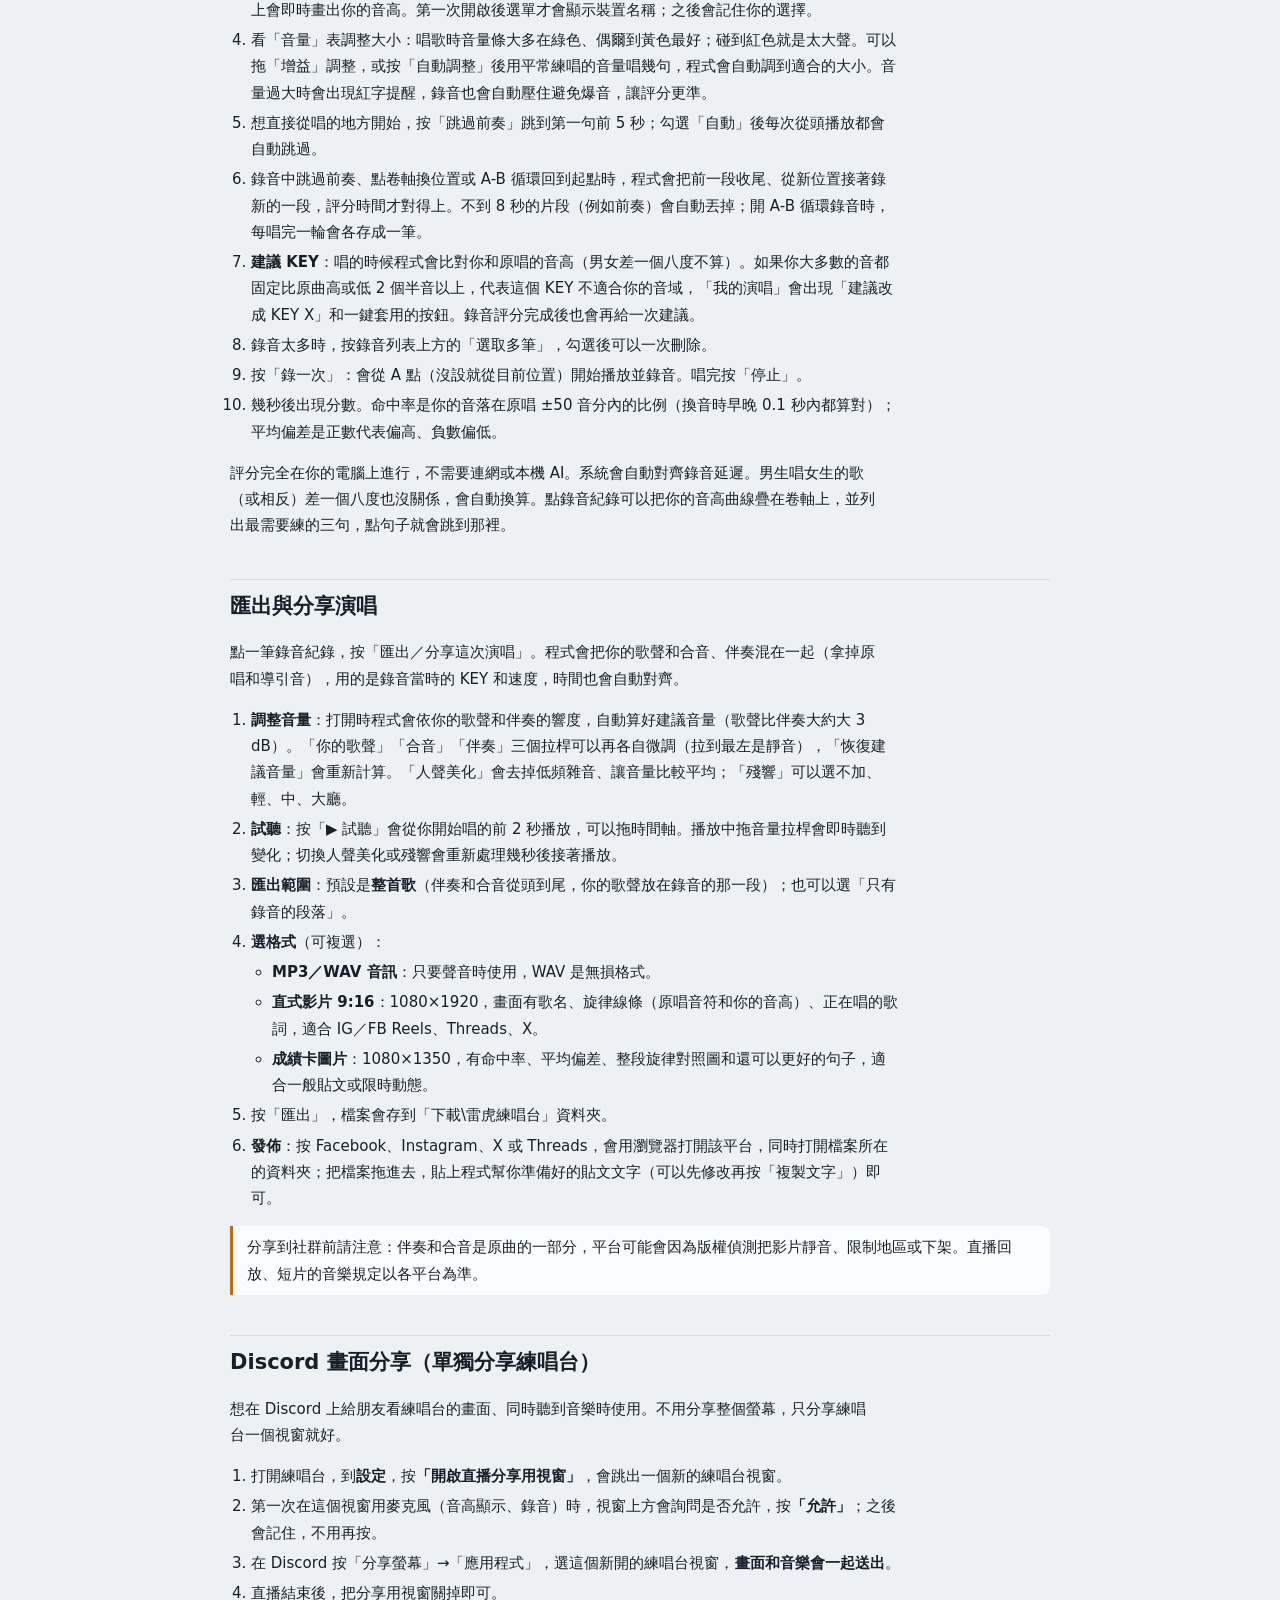
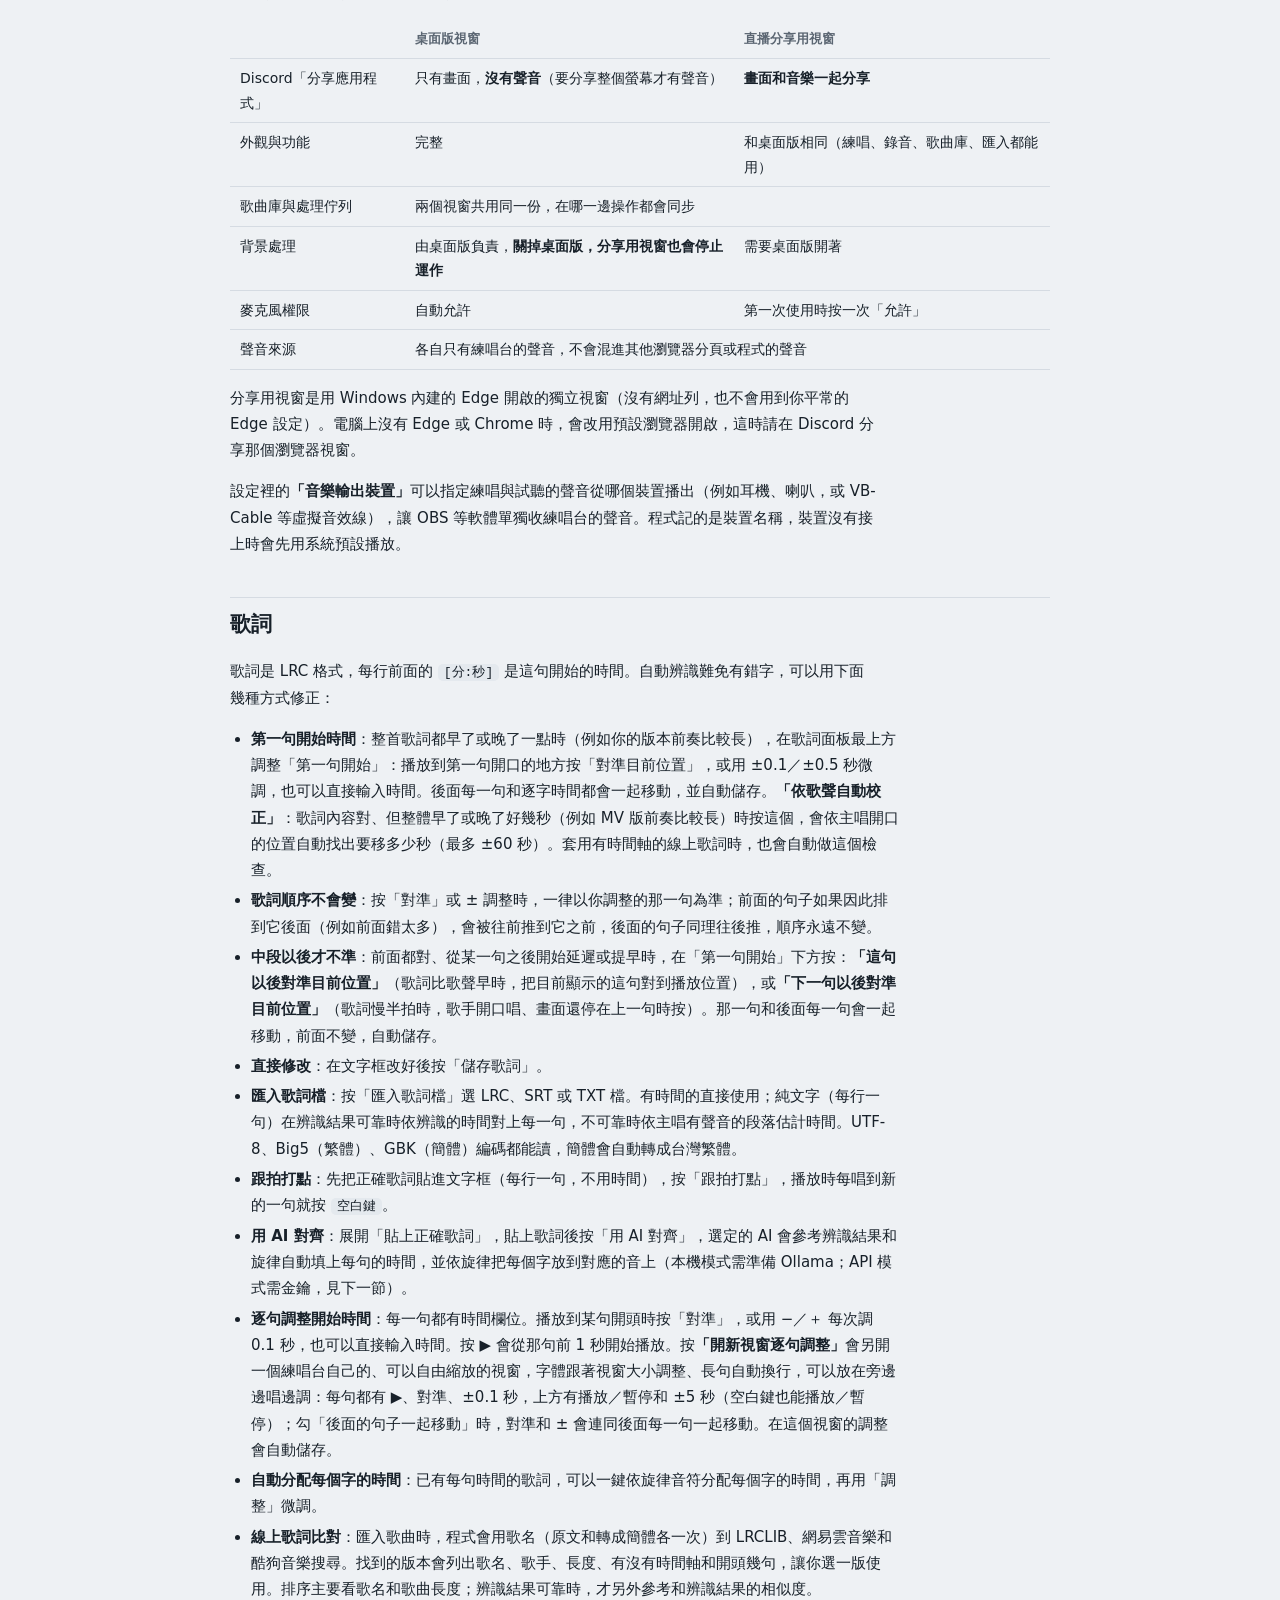
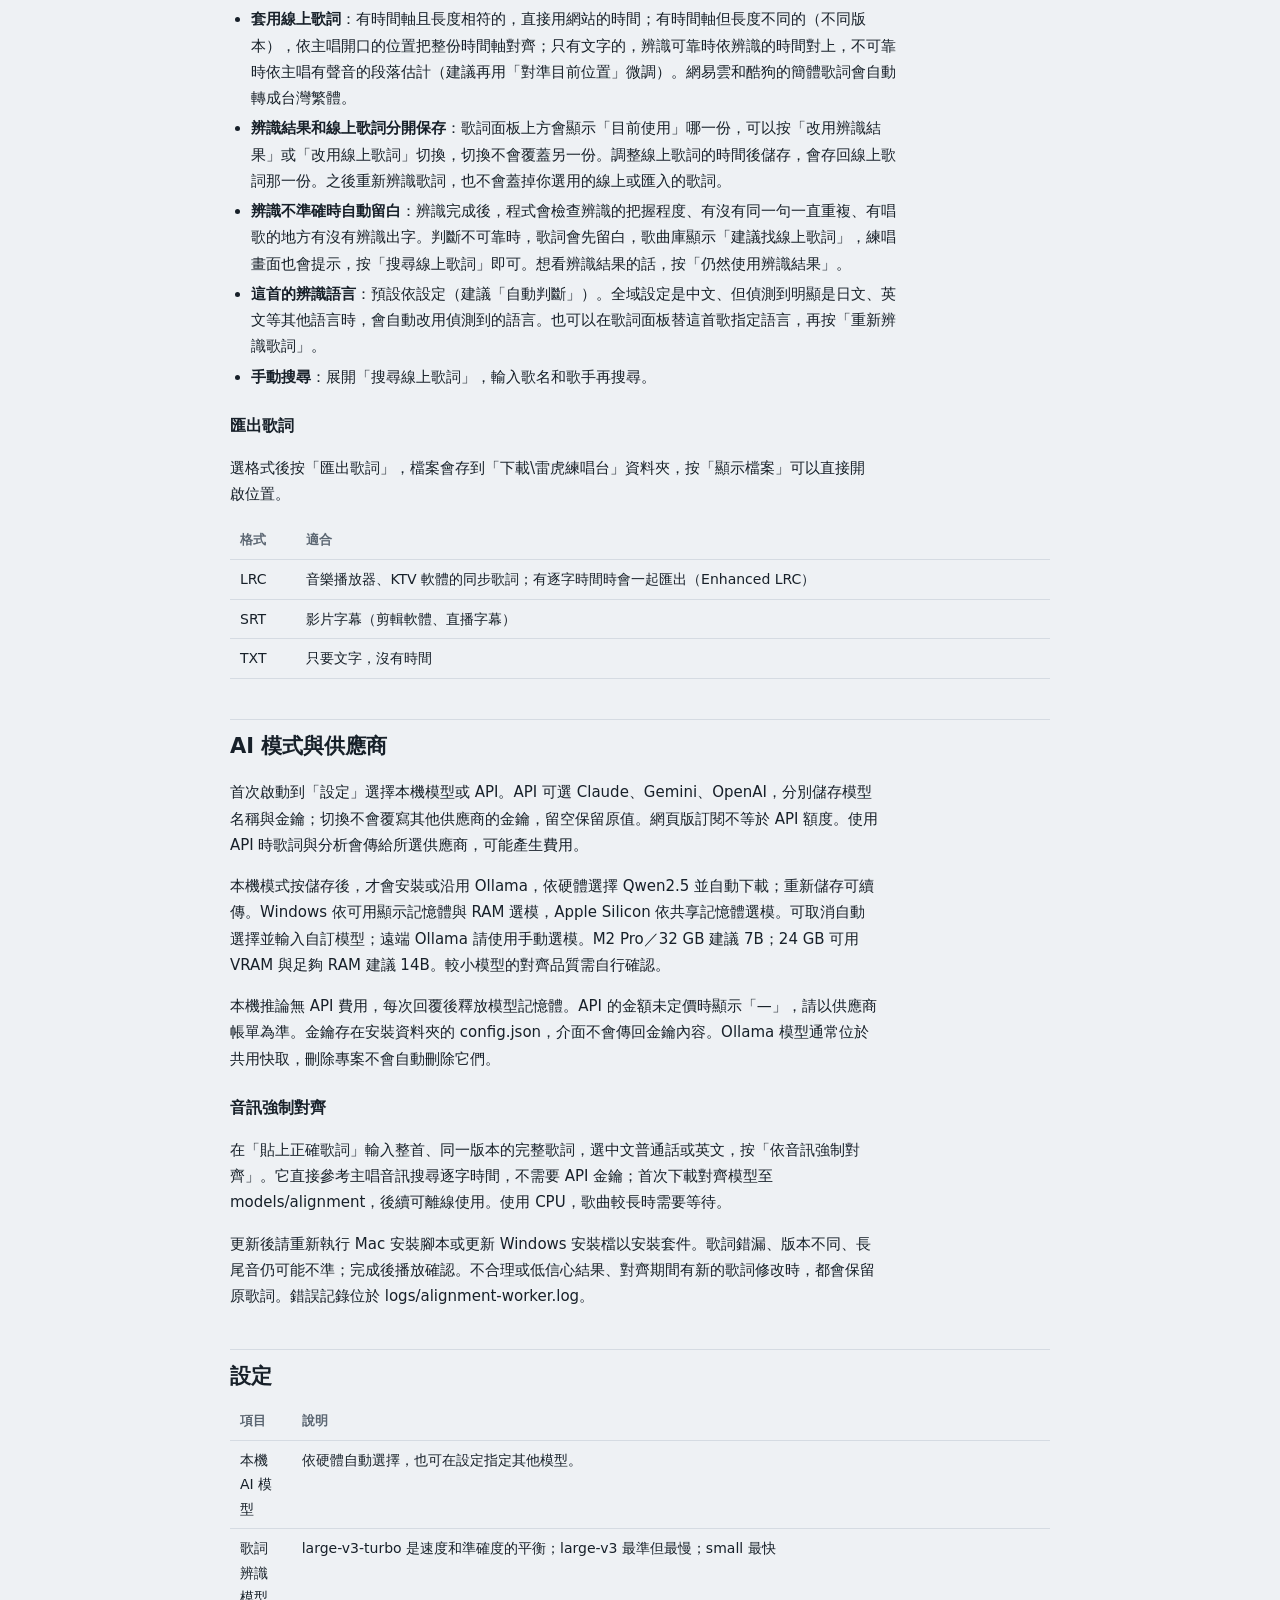
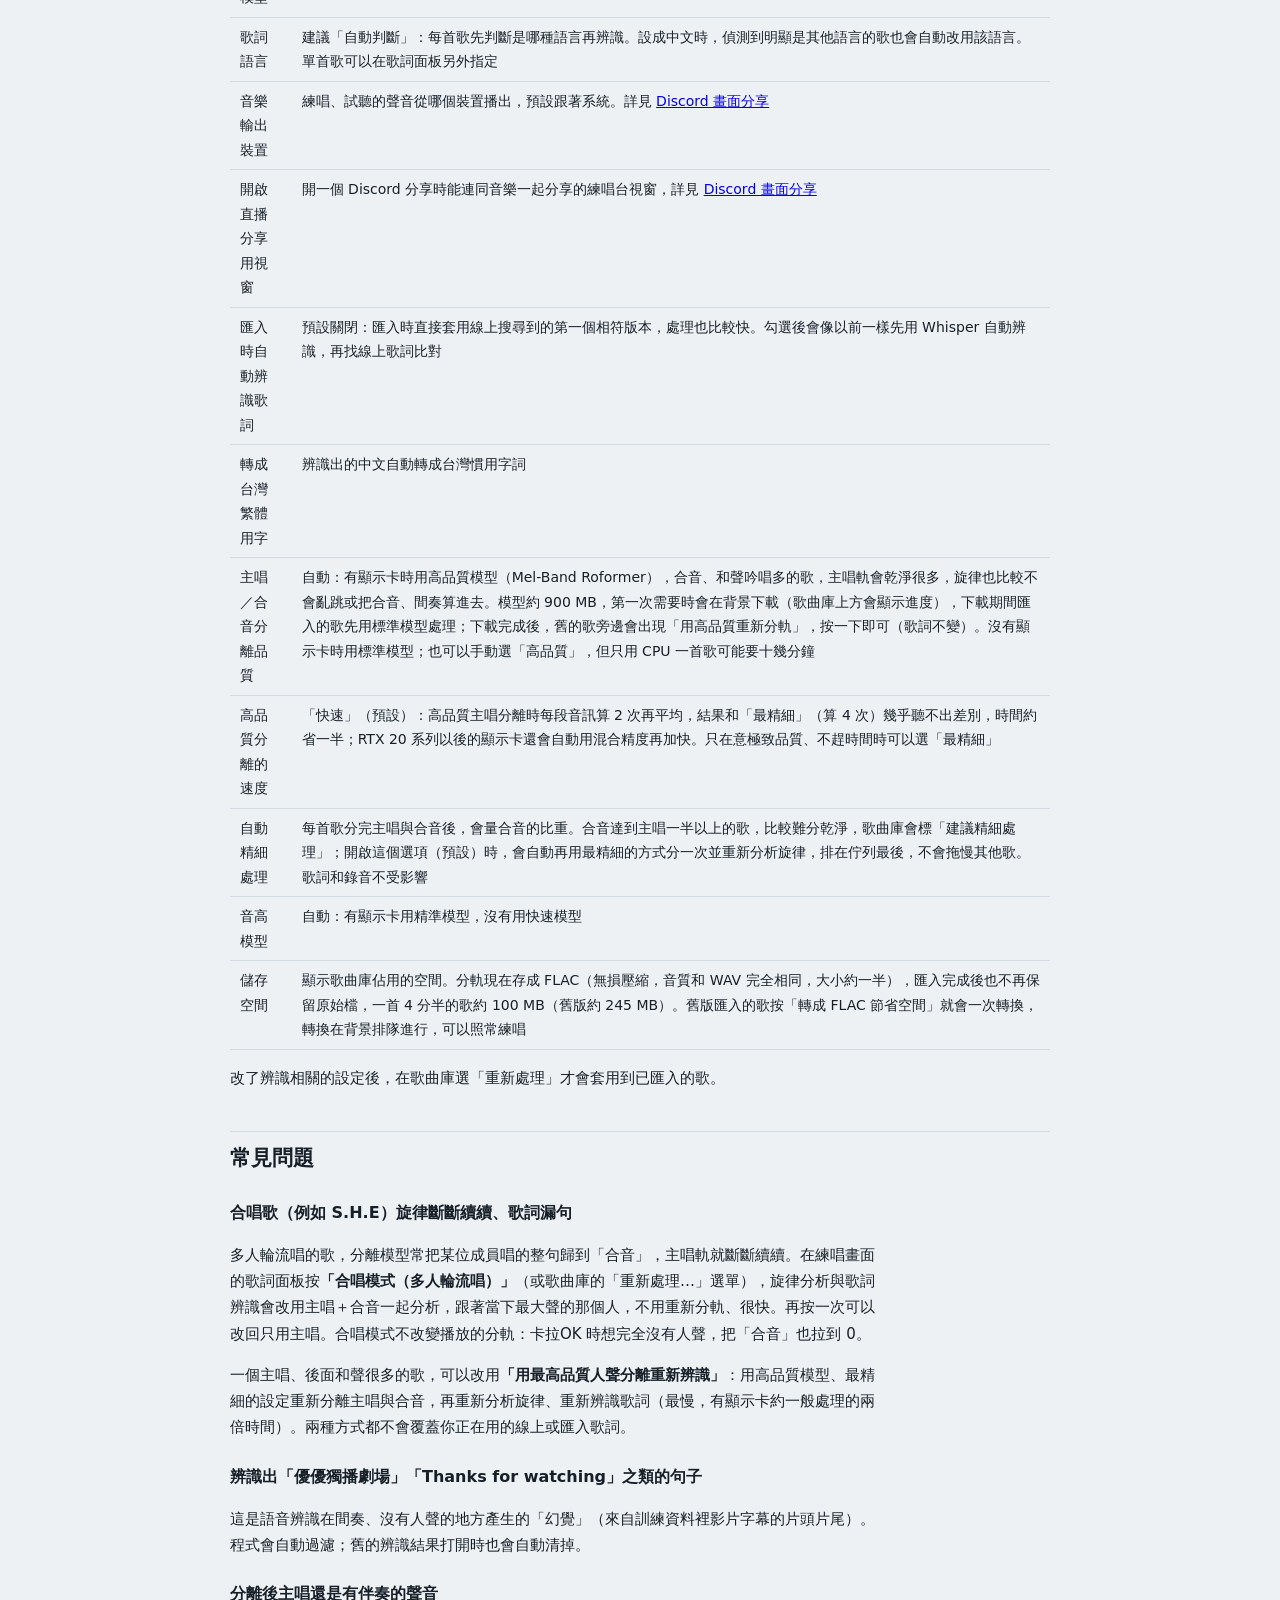
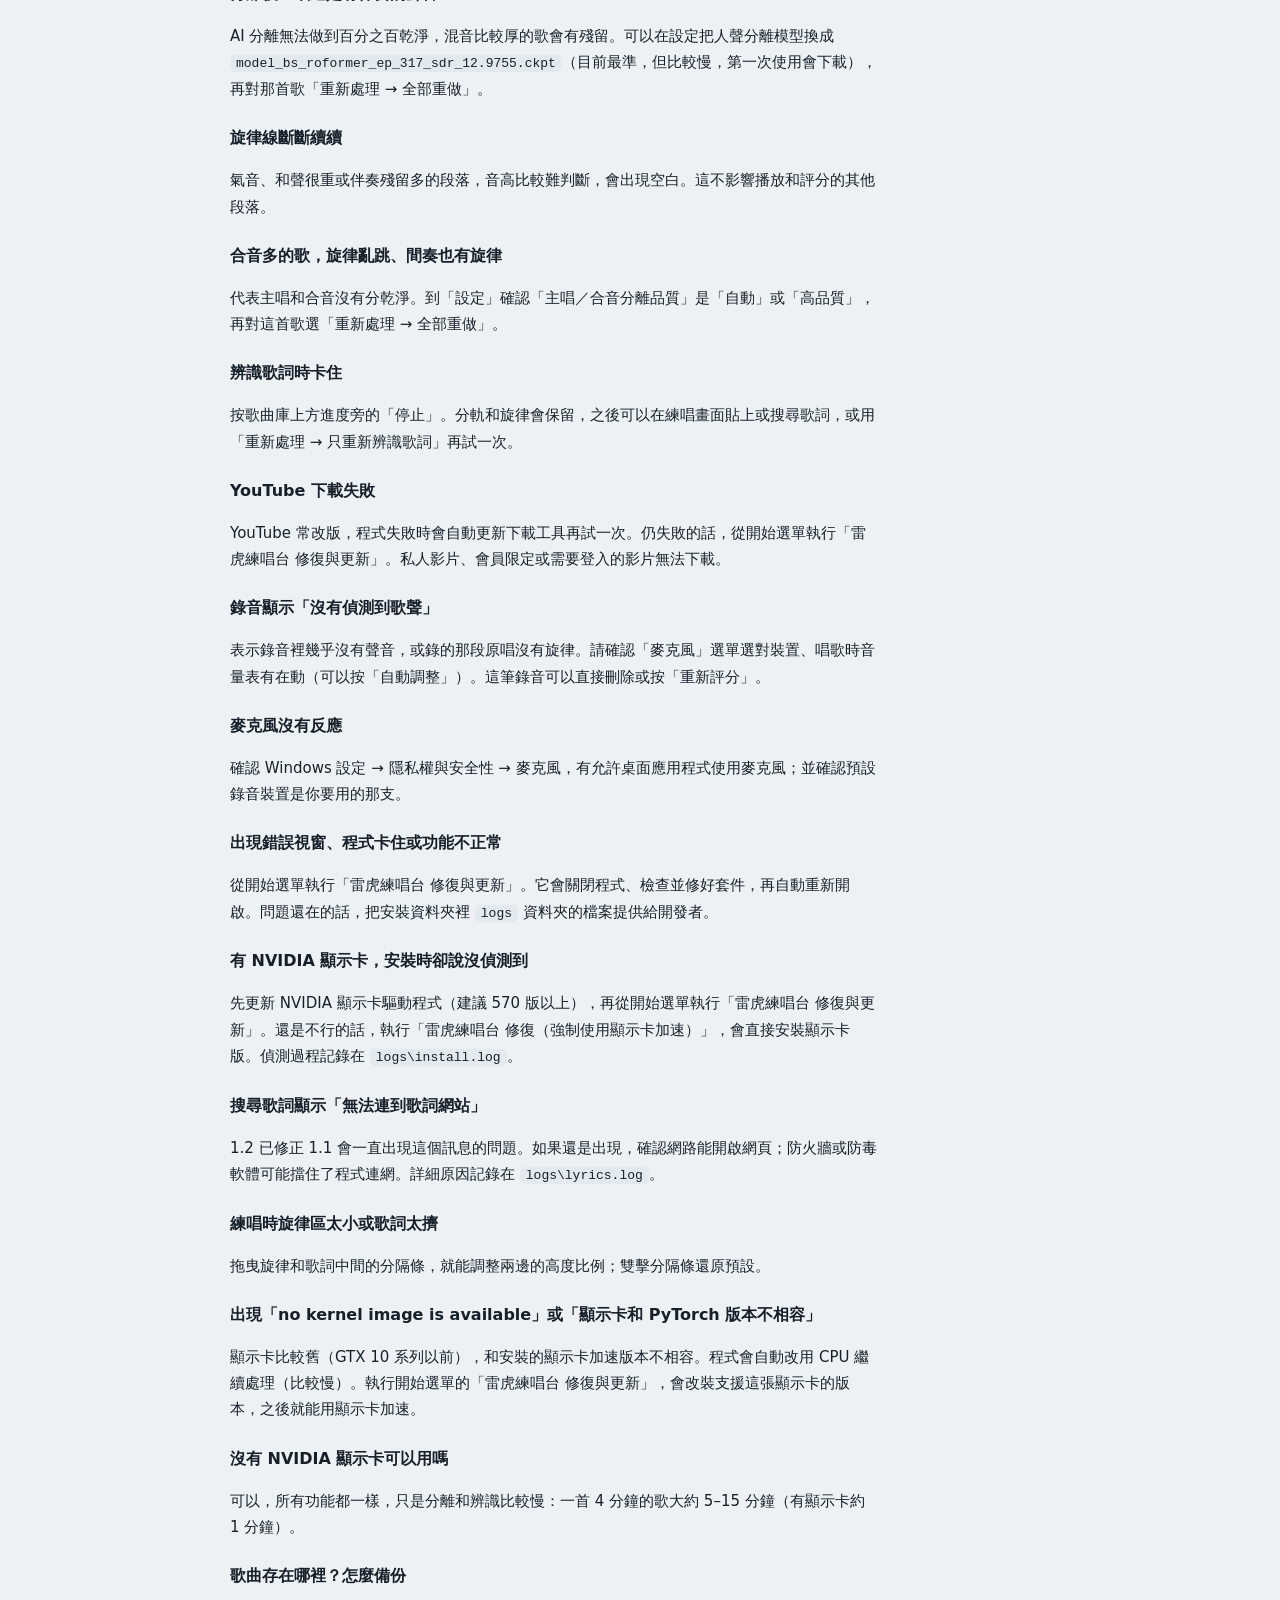
==== commit 03cc5c26: "Merge upstream 2.0.0 live features while preserving bidirectional song sync" ====
--- a/static/help.html
+++ b/static/help.html
@@ -3,7 +3,7 @@
 <head>
 <meta charset="utf-8">
 <meta name="viewport" content="width=device-width,initial-scale=1">
-<title>雷虎練唱台 2.0.0 使用說明</title>
+<title>雷虎練唱台 2.0.1 使用說明</title>
 <style>
 /* 和程式本體同一套色彩：冷色控台底、琥珀色是原唱旋律、藍色是你的聲音 */
 :root {
@@ -51,7 +51,7 @@
 <body>
 <div class="wrap">
   <div class="top"><a href="/" id="back">← 回到雷虎練唱台</a></div>
-  <h1>雷虎練唱台 <span class="ver">2.0.0</span></h1>
+  <h1>雷虎練唱台 <span class="ver">2.0.1</span></h1>
 
   <section id="copyright" class="note legal" aria-labelledby="copyright-h">
     <h2 id="copyright-h">版權與使用聲明</h2>
@@ -67,27 +67,27 @@
       <li>內建字體「jf open 粉圓」由 justfont 以 SIL Open Font License 1.1 開源釋出，字體本身不受上面的禁止販售條款限制，依其授權使用；授權全文在安裝資料夾的 static\fonts\jf-openhuninn-LICENSE.txt。</li>
     </ol>
   </section>
-  <p class="lede">在自己電腦上練歌的工具：把歌曲拆成主唱、合音、伴奏，畫出主唱旋律，辨識歌詞，讓你調 KEY、放慢速度，邊唱邊看自己的音準。所有處理都在電腦上完成，只有兩個選用功能會連網使用 Claude。</p>
+  <p class="lede">在自己電腦上練歌的工具：把歌曲拆成主唱、合音、伴奏，畫出主唱旋律，辨識歌詞，讓你調 KEY、放慢速度，邊唱邊看自己的音準。所有處理都在電腦上完成，兩個選用 AI 功能可在設定選擇本機 Ollama，或 Claude、Gemini、OpenAI API。</p>
 
   <nav class="toc" aria-label="目錄">
     <a href="#copyright">版權與使用聲明</a><a href="#req">系統需求</a><a href="#install">安裝</a><a href="#import">匯入歌曲</a><a href="#practice">練唱畫面</a>
-    <a href="#live">直播模式</a><a href="#sheet">旋律譜圖片</a><a href="#record">錄音評分</a><a href="#share">匯出與分享</a><a href="#screenshare">Discord 畫面分享</a><a href="#lyrics">歌詞</a><a href="#claude">Claude 與費用</a><a href="#settings">設定</a>
+    <a href="#live">直播模式</a><a href="#sheet">旋律譜圖片</a><a href="#record">錄音評分</a><a href="#share">匯出與分享</a><a href="#screenshare">Discord 畫面分享</a><a href="#lyrics">歌詞</a><a href="#claude">AI 模式與費用</a><a href="#settings">設定</a>
     <a href="#faq">常見問題</a><a href="#uninstall">解除安裝</a><a href="#changes">版本紀錄</a>
   </nav>
 
   <h2 id="req">系統需求</h2>
   <div class="tw"><table>
     <tr><th>項目</th><th>需求</th></tr>
-    <tr><td>作業系統</td><td>Windows 10 或 11（64 位元）</td></tr>
+    <tr><td>作業系統</td><td>Windows 10 22H2 或 11（64 位元）</td></tr>
     <tr><td>硬碟空間</td><td>有 NVIDIA 顯示卡約 7 GB；沒有約 4 GB。之後每首歌約 50–100 MB</td></tr>
     <tr><td>顯示卡</td><td>選配。有 NVIDIA 顯示卡（驅動程式要支援 CUDA 12.6 以上）時，處理速度會快很多；沒有也能用，只是比較慢</td></tr>
-    <tr><td>網路</td><td>安裝時需要（下載約 3–5 GB）。之後可以完全離線，只有 YouTube 匯入和 Claude 功能需要連網</td></tr>
+    <tr><td>網路</td><td>安裝時需要；選擇本機模式後才會下載語言模型，空間需求依模型大小而定。之後可以完全離線，YouTube 匯入與線上歌詞搜尋需要連網，本機 AI 在模型下載後可離線使用</td></tr>
     <tr><td>其他</td><td>耳機與麥克風（錄音評分用）</td></tr>
   </table></div>
 
   <h2 id="install">安裝</h2>
   <ol>
-    <li>雙擊 <code>雷虎練唱台2.0.0.exe</code>（從 GitHub 下載的檔名是 <code>LeihuLiantai-2.0.0-Setup.exe</code>）。已經裝過舊版的，直接安裝新版即可，歌曲庫和設定會保留。1.6.7 起，有新版本時畫面上方會出現「有新版 x.y.z，點這裡更新」，按兩次確認後會自動下載、核對檔案並安裝，裝好自動重新開啟（處理中的工作會中斷）。</li>
+    <li>首次安裝請雙擊 <code>LeihuLiantai-windows-ai-choice-2.0.1-Setup.exe</code>；已安裝整合版可使用 <code>LeihuLiantai-windows-ai-choice-2.0.1-Update.exe</code> 更新程式。已經裝過舊版的，直接安裝新版即可，歌曲庫和設定會保留。整合版 1.6.9 起，本整合分支有新版本時畫面上方會出現「有新版 x.y.z，點這裡更新」，按兩次確認後會自動下載、核對檔案並安裝，裝好自動重新開啟（處理中的工作會中斷）。</li>
     <li>如果出現藍色的「Windows 已保護您的電腦」，按「其他資訊」，再按「仍要執行」。這是因為安裝程式沒有付費的數位簽章，不是病毒警告。</li>
     <li>選安裝位置（預設即可，不需要系統管理員權限），按「安裝」。</li>
     <li>如果這台電腦裝過雷虎練唱台，會先詢問：
@@ -139,6 +139,10 @@
     <li>右上的搜尋框可以用歌名、歌手或一段歌詞找歌，多個關鍵字用空白隔開。</li>
   </ul>
   <p>歌名旁的標籤：<b>AI 分軌</b>代表用 AI 模型分離；<b>聲像分軌</b>代表 AI 分離沒有成功，改用比較粗略的方式，可以按「重新處理」再試；<b>清唱</b>代表原曲本身就是沒有伴奏的純人聲。清唱的歌第一次開啟時，會自動用歌名搜尋線上歌詞讓你挑選。</p>
+
+  <h3>YouTube 播放清單批量匯入</h3>
+  <p>歌曲庫展開播放清單匯入，貼上含 list= 的網址，讀取後勾選歌曲。每批最多 200 首，可讀取下一批或指定起始項目。歌曲逐首處理，私人／刪除影片或單首失敗不會阻擋後續歌曲。</p>
+  <p>匯入批次可切換查看進度；停止只取消尚未開始的歌曲，重試會沿用已有資料。重新啟動後，中斷的批次可手動重試。已存在或正在處理的歌曲會略過，原本單首 YouTube 匯入仍可使用。</p>
 
   <h2 id="practice">練唱畫面</h2>
   <div class="legend">
@@ -234,7 +238,7 @@
     <li>按「錄一次」：會從 A 點（沒設就從目前位置）開始播放並錄音。唱完按「停止」。</li>
     <li>幾秒後出現分數。命中率是你的音落在原唱 ±50 音分內的比例（換音時早晚 0.1 秒內都算對）；平均偏差是正數代表偏高、負數偏低。</li>
   </ol>
-  <p>評分完全在你的電腦上進行，不需要連網或 Claude。系統會自動對齊錄音延遲。男生唱女生的歌（或相反）差一個八度也沒關係，會自動換算。點錄音紀錄可以把你的音高曲線疊在卷軸上，並列出最需要練的三句，點句子就會跳到那裡。</p>
+  <p>評分完全在你的電腦上進行，不需要連網或本機 AI。系統會自動對齊錄音延遲。男生唱女生的歌（或相反）差一個八度也沒關係，會自動換算。點錄音紀錄可以把你的音高曲線疊在卷軸上，並列出最需要練的三句，點句子就會跳到那裡。</p>
 
   <h2 id="share">匯出與分享演唱</h2>
   <p>點一筆錄音紀錄，按「匯出／分享這次演唱」。程式會把你的歌聲和合音、伴奏混在一起（拿掉原唱和導引音），用的是錄音當時的 KEY 和速度，時間也會自動對齊。</p>
@@ -282,7 +286,7 @@
     <li><b>直接修改</b>：在文字框改好後按「儲存歌詞」。</li>
     <li><b>匯入歌詞檔</b>：按「匯入歌詞檔」選 LRC、SRT 或 TXT 檔。有時間的直接使用；純文字（每行一句）在辨識結果可靠時依辨識的時間對上每一句，不可靠時依主唱有聲音的段落估計時間。UTF-8、Big5（繁體）、GBK（簡體）編碼都能讀，簡體會自動轉成台灣繁體。</li>
     <li><b>跟拍打點</b>：先把正確歌詞貼進文字框（每行一句，不用時間），按「跟拍打點」，播放時每唱到新的一句就按 <kbd>空白鍵</kbd>。</li>
-    <li><b>用 Claude 對齊</b>：展開「貼上正確歌詞」，貼上歌詞後按「用 Claude 對齊」，Claude 會參考辨識結果和旋律自動填上每句的時間，並依旋律把每個字放到對應的音上（需要 API 金鑰，見下一節）。對齊時會請 Claude 直接回傳時間、不先長篇思考，費用比以前低，長歌詞也不會被截斷。</li>
+    <li><b>用 AI 對齊</b>：展開「貼上正確歌詞」，貼上歌詞後按「用 AI 對齊」，選定的 AI 會參考辨識結果和旋律自動填上每句的時間，並依旋律把每個字放到對應的音上（本機模式需準備 Ollama；API 模式需金鑰，見下一節）。</li>
     <li><b>逐句調整開始時間</b>：每一句都有時間欄位。播放到某句開頭時按「對準」，或用 −／＋ 每次調 0.1 秒，也可以直接輸入時間。按 ▶ 會從那句前 1 秒開始播放。按<b>「開新視窗逐句調整」</b>會另開一個練唱台自己的、可以自由縮放的視窗，字體跟著視窗大小調整、長句自動換行，可以放在旁邊邊唱邊調：每句都有 ▶、對準、±0.1 秒，上方有播放／暫停和 ±5 秒（空白鍵也能播放／暫停）；勾「後面的句子一起移動」時，對準和 ± 會連同後面每一句一起移動。在這個視窗的調整會自動儲存。</li>
     <li><b>自動分配每個字的時間</b>：已有每句時間的歌詞，可以一鍵依旋律音符分配每個字的時間，再用「調整」微調。</li>
     <li><b>線上歌詞比對</b>：匯入歌曲時，程式會用歌名（原文和轉成簡體各一次）到 LRCLIB、網易雲音樂和酷狗音樂搜尋。找到的版本會列出歌名、歌手、長度、有沒有時間軸和開頭幾句，讓你選一版使用。排序主要看歌名和歌曲長度；辨識結果可靠時，才另外參考和辨識結果的相似度。</li>
@@ -301,28 +305,19 @@
     <tr><td>TXT</td><td>只要文字，沒有時間</td></tr>
   </table></div>
 
-  <h2 id="claude">Claude 功能與費用</h2>
-  <p>只有兩個功能會用到 Claude，而且只有在你按按鈕時才會連網：</p>
-  <ul>
-    <li>歌詞對齊（歌詞面板）</li>
-    <li>練習建議（點選一次錄音後，按「請 Claude 給練習建議」）</li>
-  </ul>
-  <h3>設定 API 金鑰</h3>
-  <ol>
-    <li>到 <code>console.anthropic.com</code> 註冊並登入，在 Billing 頁面加值。這和 claude.ai 的訂閱是分開計費的。</li>
-    <li>在 API Keys 頁面建立一把金鑰，複製起來（<code>sk-ant-</code> 開頭）。</li>
-    <li>在雷虎練唱台右上角按「設定」，貼到「Anthropic API 金鑰」，按「儲存」。</li>
-  </ol>
-  <p>金鑰只存在你自己電腦的安裝資料夾裡（<code>config.json</code>），不會上傳到其他地方。不要把這個檔案分享給別人。</p>
-  <h3>用量與餘額</h3>
-  <p>每次呼叫後會顯示這次用了多少 token 與大約的金額；右上角的 Claude 標籤會顯示這次開啟程式以來的花費，點它可以看到最近幾次的明細與累計。</p>
-  <p>Anthropic 沒有提供查詢帳戶餘額的 API，所以「剩餘餘額」需要你先到 Console 的 Billing 頁面看一次，填進設定裡的「目前 API 餘額」。之後程式會自動扣掉在這裡的花費，顯示估計的剩餘金額。若在別的地方也用了同一把金鑰，數字就會不準，再重新填一次即可。</p>
-  <p>參考：對齊一首歌的歌詞大約用 2,000–6,000 token，使用預設的 Claude Sonnet 5.5 約 US$0.005–0.02。</p>
+  <h2 id="claude">AI 模式與供應商</h2>
+  <p>首次啟動到「設定」選擇本機模型或 API。API 可選 Claude、Gemini、OpenAI，分別儲存模型名稱與金鑰；切換不會覆寫其他供應商的金鑰，留空保留原值。網頁版訂閱不等於 API 額度。使用 API 時歌詞與分析會傳給所選供應商，可能產生費用。</p>
+  <p>本機模式按儲存後，才會安裝或沿用 Ollama，依硬體選擇 Qwen2.5 並自動下載；重新儲存可續傳。Windows 依可用顯示記憶體與 RAM 選模，Apple Silicon 依共享記憶體選模。可取消自動選擇並輸入自訂模型；遠端 Ollama 請使用手動選模。M2 Pro／32 GB 建議 7B；24 GB 可用 VRAM 與足夠 RAM 建議 14B。較小模型的對齊品質需自行確認。</p>
+  <p>本機推論無 API 費用，每次回覆後釋放模型記憶體。API 的金額未定價時顯示「—」，請以供應商帳單為準。金鑰存在安裝資料夾的 config.json，介面不會傳回金鑰內容。Ollama 模型通常位於共用快取，刪除專案不會自動刪除它們。</p>
+
+  <h3>音訊強制對齊</h3>
+  <p>在「貼上正確歌詞」輸入整首、同一版本的完整歌詞，選中文普通話或英文，按「依音訊強制對齊」。它直接參考主唱音訊搜尋逐字時間，不需要 API 金鑰；首次下載對齊模型至 models/alignment，後續可離線使用。使用 CPU，歌曲較長時需要等待。</p>
+  <p>更新後請重新執行 Mac 安裝腳本或更新 Windows 安裝檔以安裝套件。歌詞錯漏、版本不同、長尾音仍可能不準；完成後播放確認。不合理或低信心結果、對齊期間有新的歌詞修改時，都會保留原歌詞。錯誤記錄位於 logs/alignment-worker.log。</p>
 
   <h2 id="settings">設定</h2>
   <div class="tw"><table>
     <tr><th>項目</th><th>說明</th></tr>
-    <tr><td>Claude 模型</td><td>預設 <code>claude-sonnet-5-5</code>。可改成 <code>claude-haiku-5-5</code>（較便宜）或 <code>claude-opus-5-5</code>（較強、較貴）</td></tr>
+    <tr><td>本機 AI 模型</td><td>依硬體自動選擇，也可在設定指定其他模型。</td></tr>
     <tr><td>歌詞辨識模型</td><td>large-v3-turbo 是速度和準確度的平衡；large-v3 最準但最慢；small 最快</td></tr>
     <tr><td>歌詞語言</td><td>建議「自動判斷」：每首歌先判斷是哪種語言再辨識。設成中文時，偵測到明顯是其他語言的歌也會自動改用該語言。單首歌可以在歌詞面板另外指定</td></tr>
     <tr><td>音樂輸出裝置</td><td>練唱、試聽的聲音從哪個裝置播出，預設跟著系統。詳見 <a href="#screenshare">Discord 畫面分享</a></td></tr>
@@ -376,7 +371,8 @@
   <p>Windows 設定 → 應用程式 → 找到「雷虎練唱台」→ 解除安裝。過程中會問你要不要保留歌曲庫；選「否」就只移除程式，歌曲和錄音會留下來。</p>
 
   <h2 id="changes">版本紀錄</h2>
-  <h3>2.0.0</h3>
+  <h3>2.0.1（整合版，上游 2.0.0）</h3>
+  <p>保留雙向點歌同步、模糊歌名配對、音訊強制對齊、播放清單批次匯入及本機／各 API 供應商。直播模式的同步控制列位於最上方；有新的外部或手動選歌時，會取消上一首排定的延遲切歌。</p>
   <p><b>功能新增</b></p>
   <ul>
     <li>旋律譜圖片：把旋律＋歌詞畫成一句一列的圖片（簡譜或音名），手機直式或 A4，只能開圖片時也能對著練</li>
@@ -408,7 +404,7 @@
     <li>修正使用時不時跳出黑色視窗閃一下</li>
     <li>感謝 andycom12000 回報與修正（#1～#8）</li>
   </ul>
-  <h3>1.6.6</h3>
+  <h3>1.6.9</h3>
   <p><b>功能新增</b></p>
   <ul>
     <li>每句評分（測試中）：開麥克風唱，每句唱完跳出 PERFECT／GREAT／GOOD／MISS 與 COMBO，可在歌詞工具列開關</li>
@@ -549,7 +545,7 @@
   </ul>
   <p><b>功能修改</b></p>
   <ul>
-    <li>修正「請 Claude 分析」的練習建議文字會被截斷</li>
+    <li>練習建議回覆被截斷時，以較高長度上限重試一次</li>
   </ul>
   <h3>1.4.2</h3>
   <p><b>功能修改</b></p>
@@ -665,17 +661,17 @@
   <ul>
     <li>下方歌詞改為三行：上一句、正在唱的、下一句；正在唱的那句會保留到下一句開始，避免時間誤差時跑太快看不到</li>
     <li>旋律畫面的音域改為依整首歌固定，不再隨播放上下跳動；較高的音不會再超出畫面</li>
-    <li>修正使用 Claude Sonnet 5.5 對齊歌詞時出現的「tool_choice」錯誤</li>
-    <li>用 Claude 對齊後，會自動把每個字放到對應的音上</li>
+    <li>修正上游原版使用 Claude Sonnet 5.5 對齊歌詞時出現的「tool_choice」錯誤</li>
+    <li>用本機 AI 對齊後，會自動把每個字放到對應的音上</li>
     <li>線上歌詞搜尋由單一來源改為 LRCLIB＋網易雲，結果依相似度排序</li>
     <li>匯出 LRC 時保留逐字時間（Enhanced LRC）</li>
   </ul>
   <h3>1.0</h3>
   <ul>
-    <li>初版：AI 分離主唱／合音／伴奏、旋律分析、歌詞辨識與台灣繁體轉換、升降 KEY 與變速、A–B 循環、麥克風即時音高與錄音評分、YouTube 匯入、Claude 歌詞對齊與練習建議、用量與費用顯示、歌詞匯出（LRC／SRT／TXT）、顯示卡加速、桌面程式與安裝程式</li>
-  </ul>
-
-  <p class="lede" style="margin-top:40px">雷虎練唱台 2.0.0</p>
+    <li>初版：AI 分離主唱／合音／伴奏、旋律分析、歌詞辨識與台灣繁體轉換、升降 KEY 與變速、A–B 循環、麥克風即時音高與錄音評分、YouTube 匯入、本機 AI 歌詞對齊與練習建議、用量與費用顯示、歌詞匯出（LRC／SRT／TXT）、顯示卡加速、桌面程式與安裝程式</li>
+  </ul>
+
+  <p class="lede" style="margin-top:40px">雷虎練唱台 2.0.1</p>
 </div>
 <script>
   // 直接用瀏覽器開啟這份說明時，隱藏「回到程式」的連結
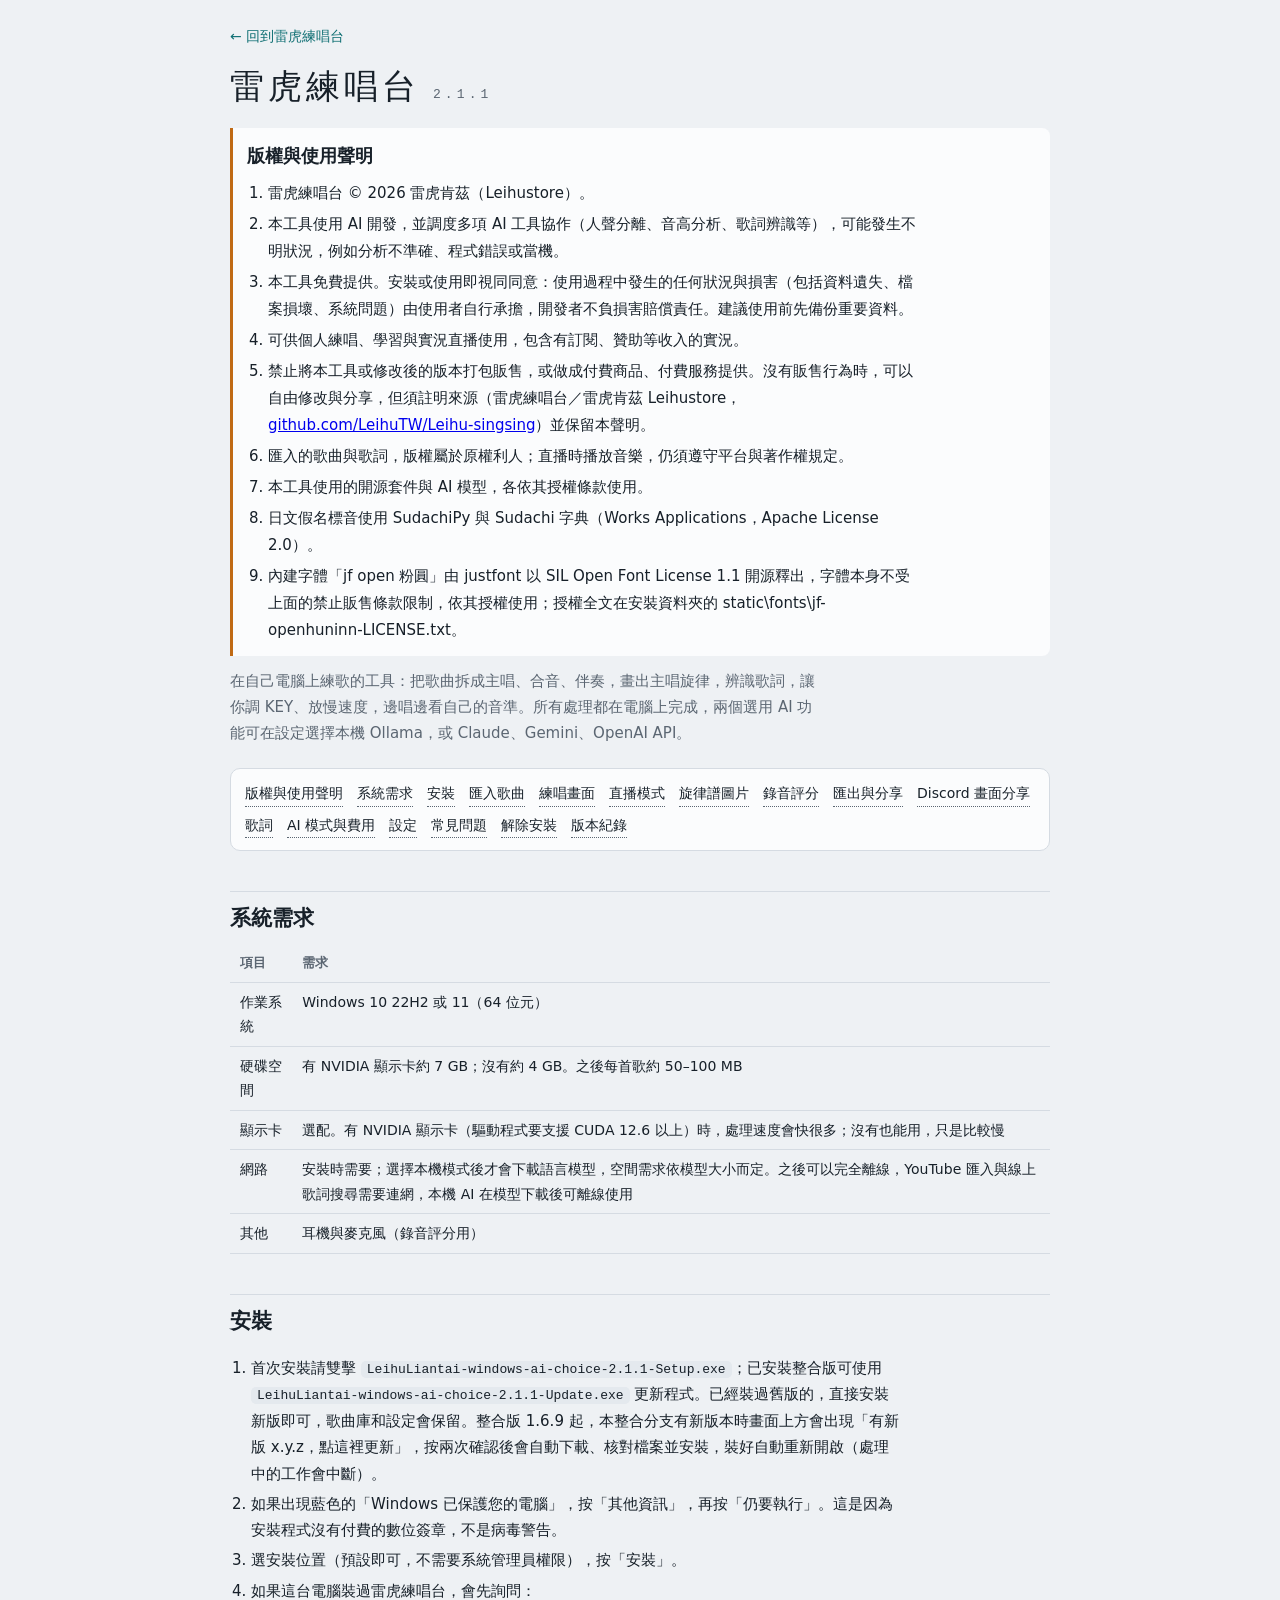
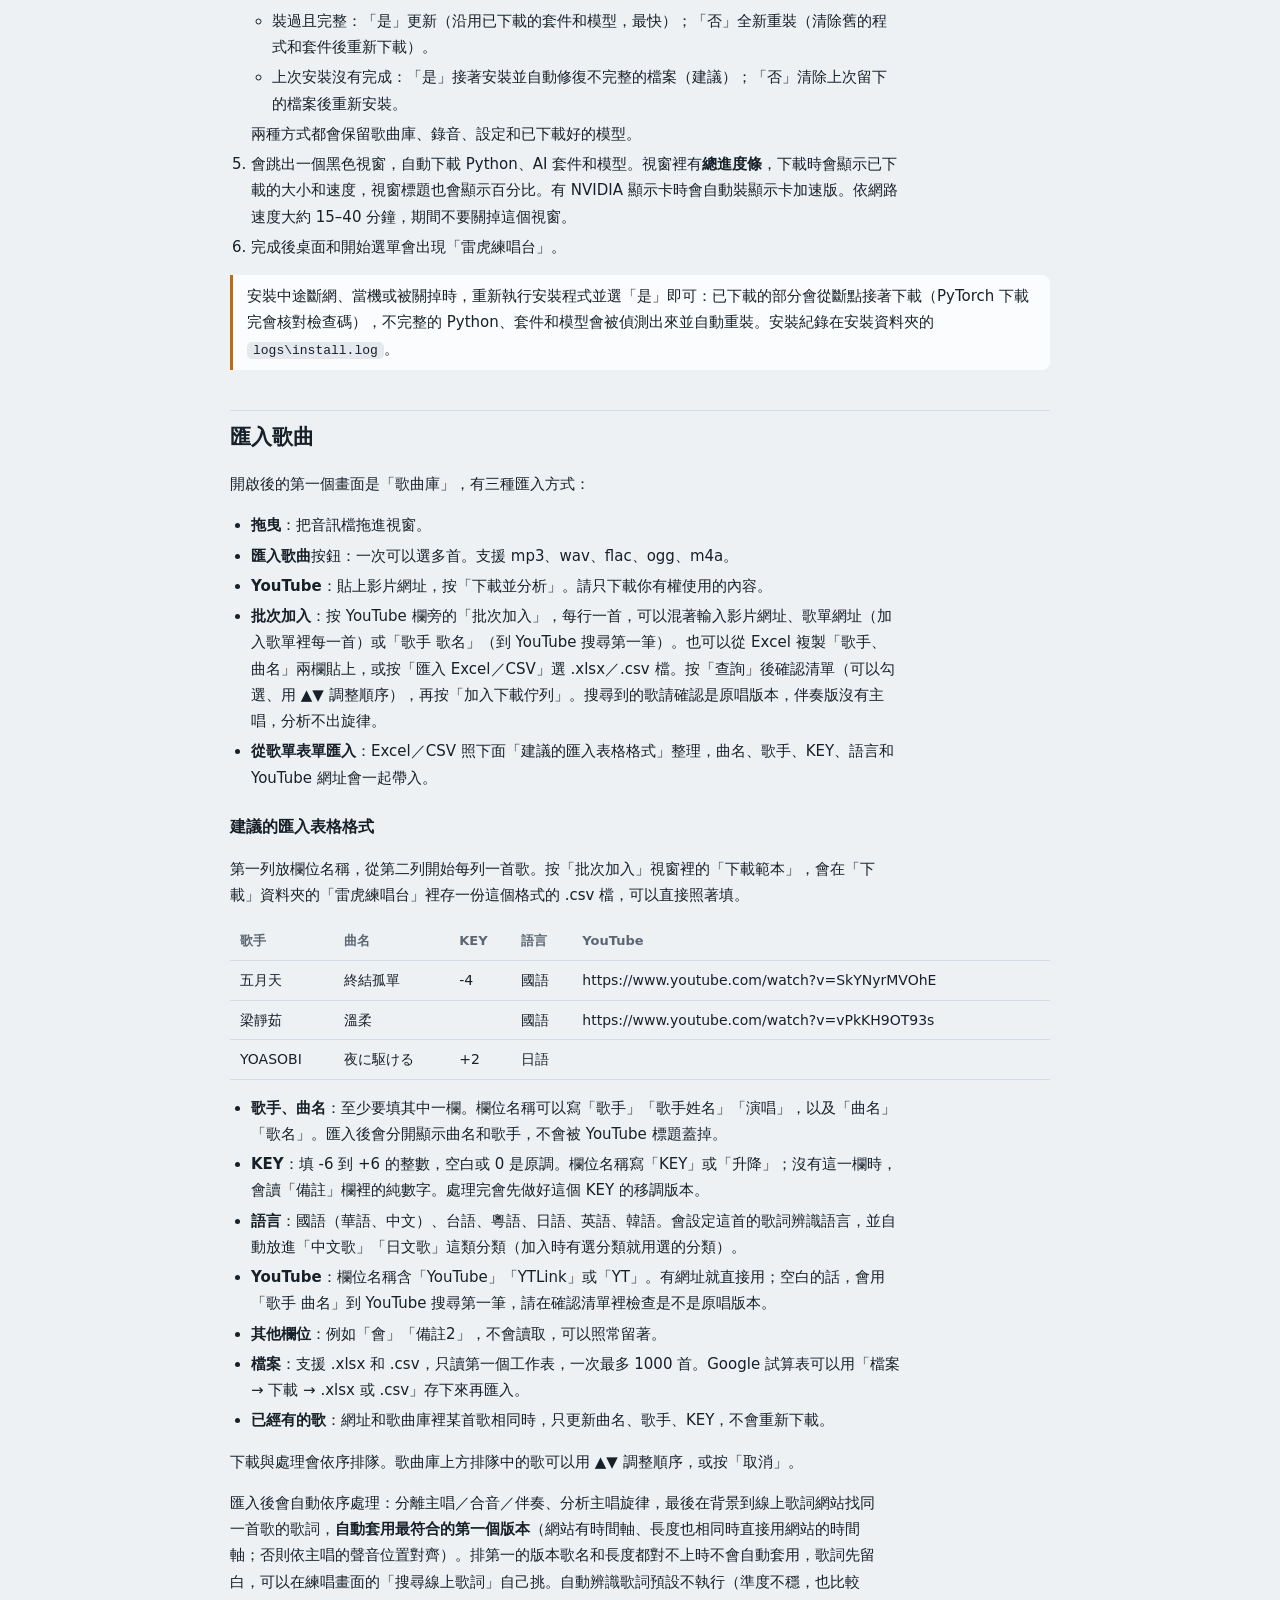
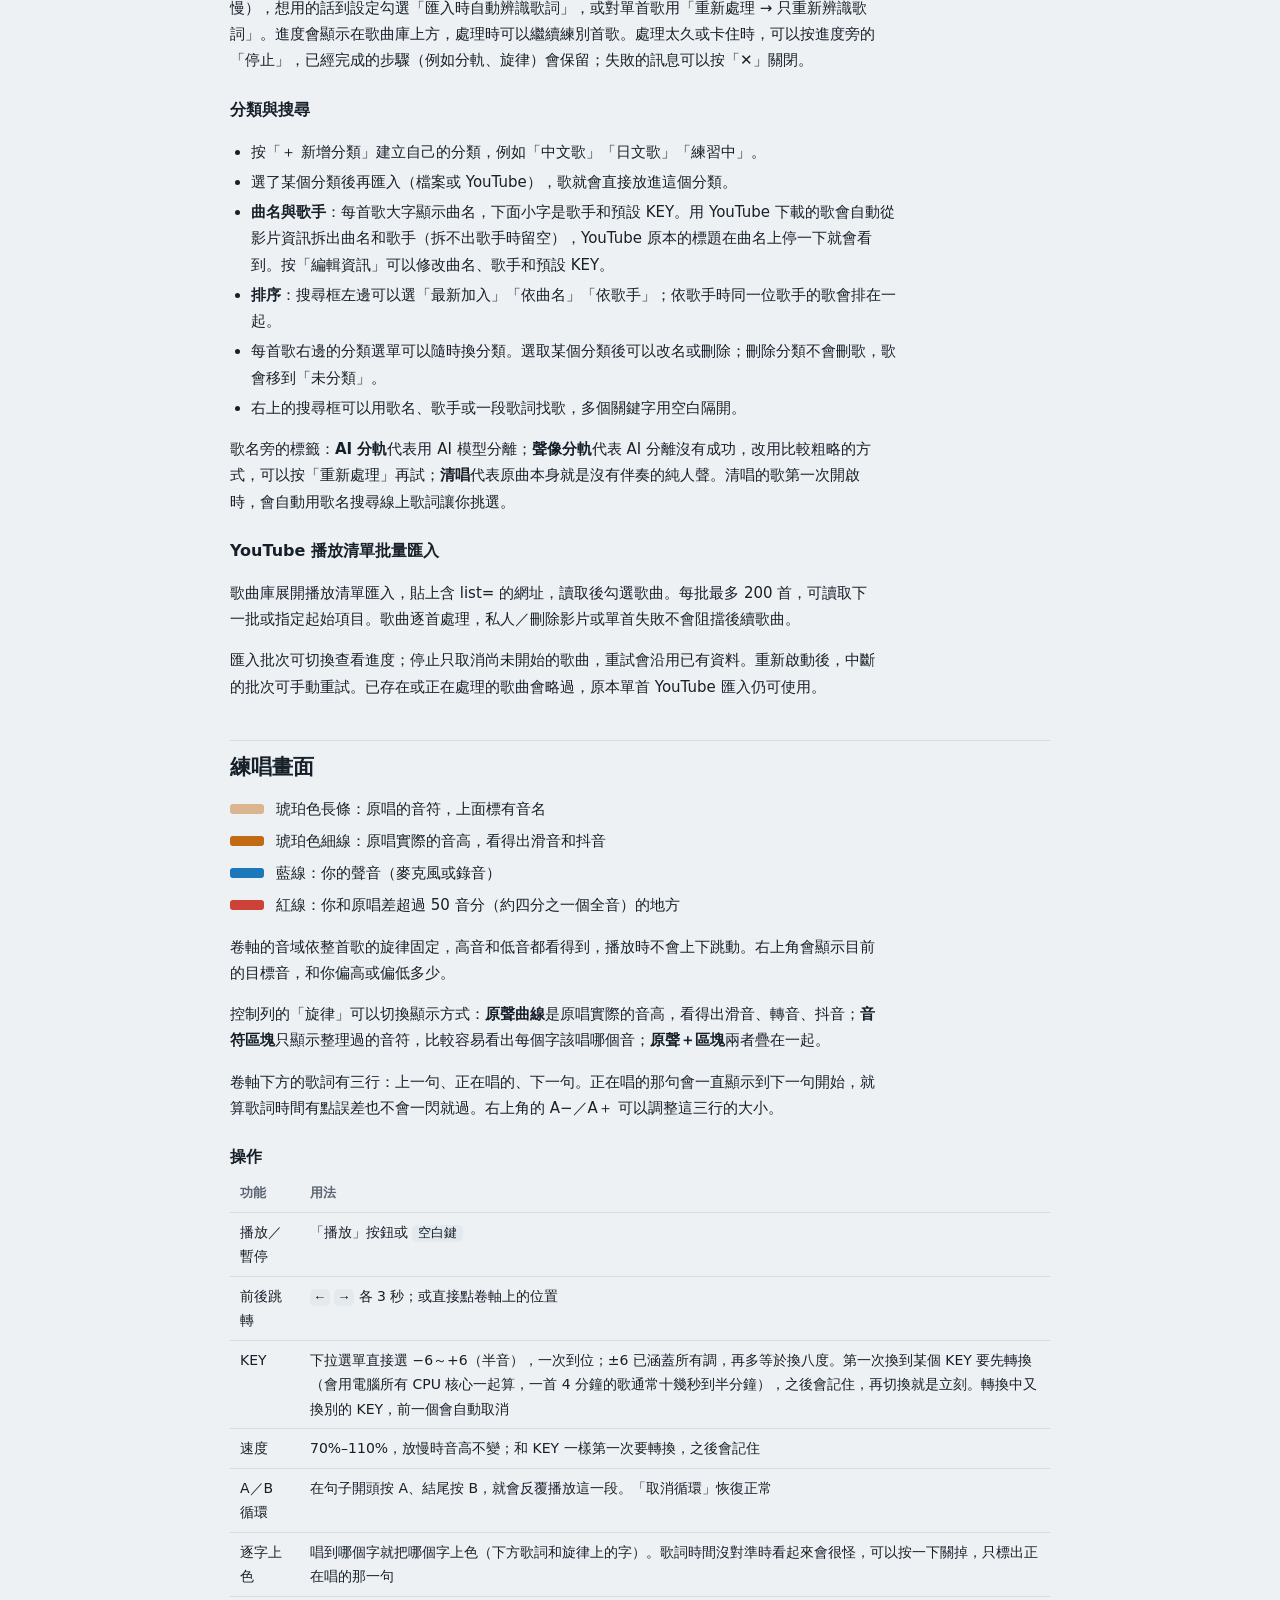
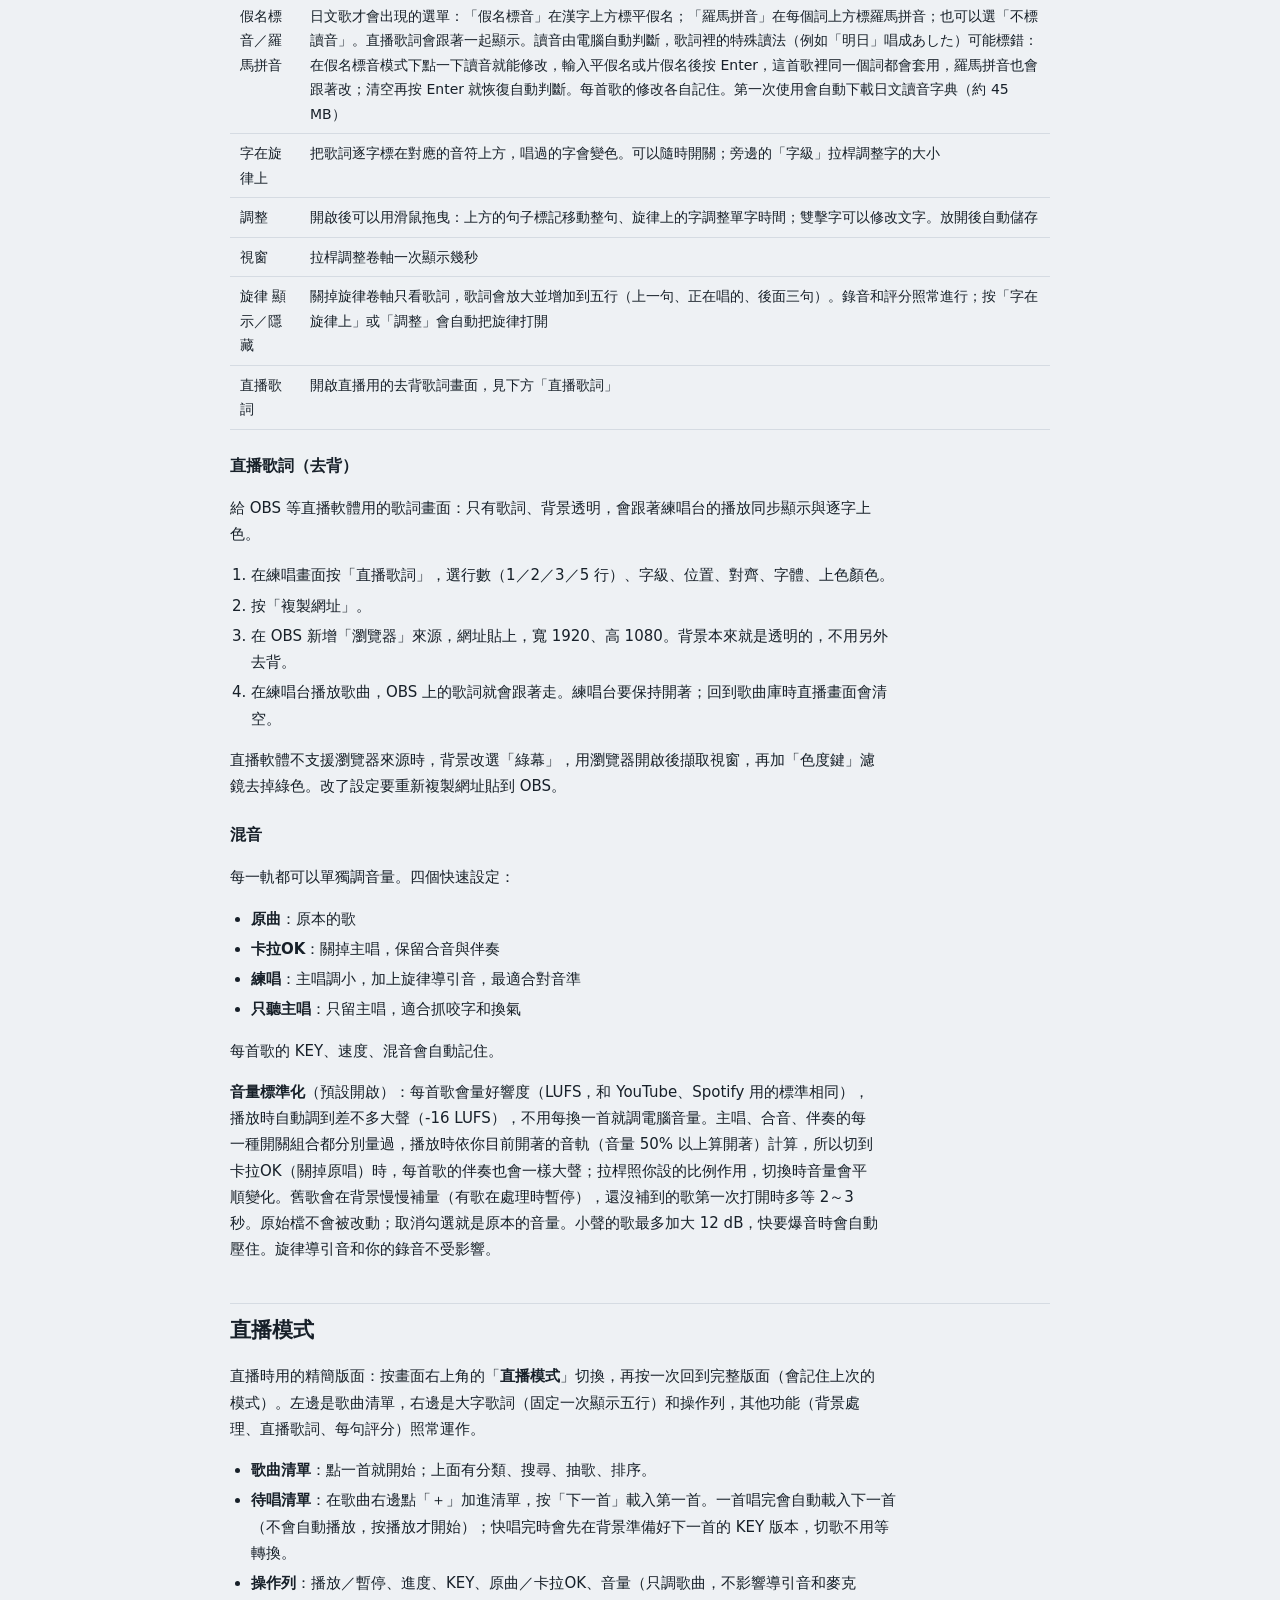
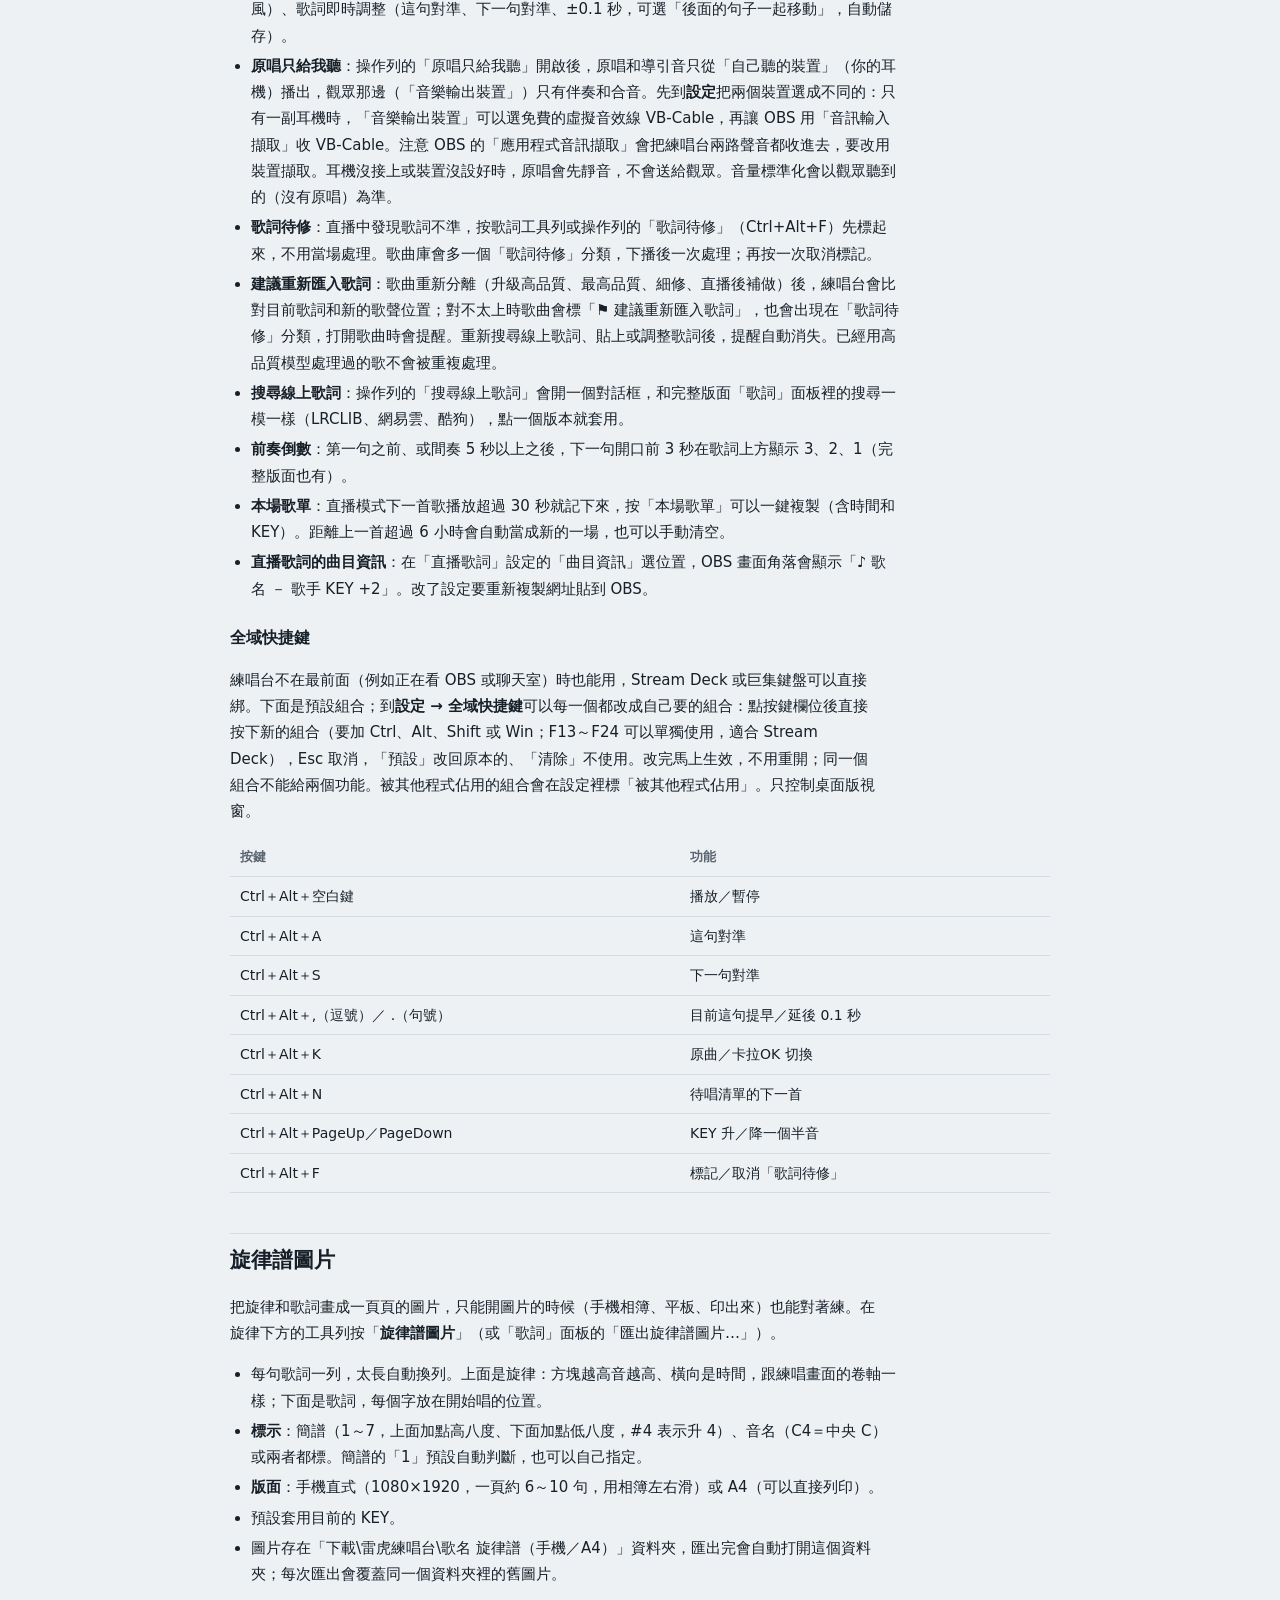
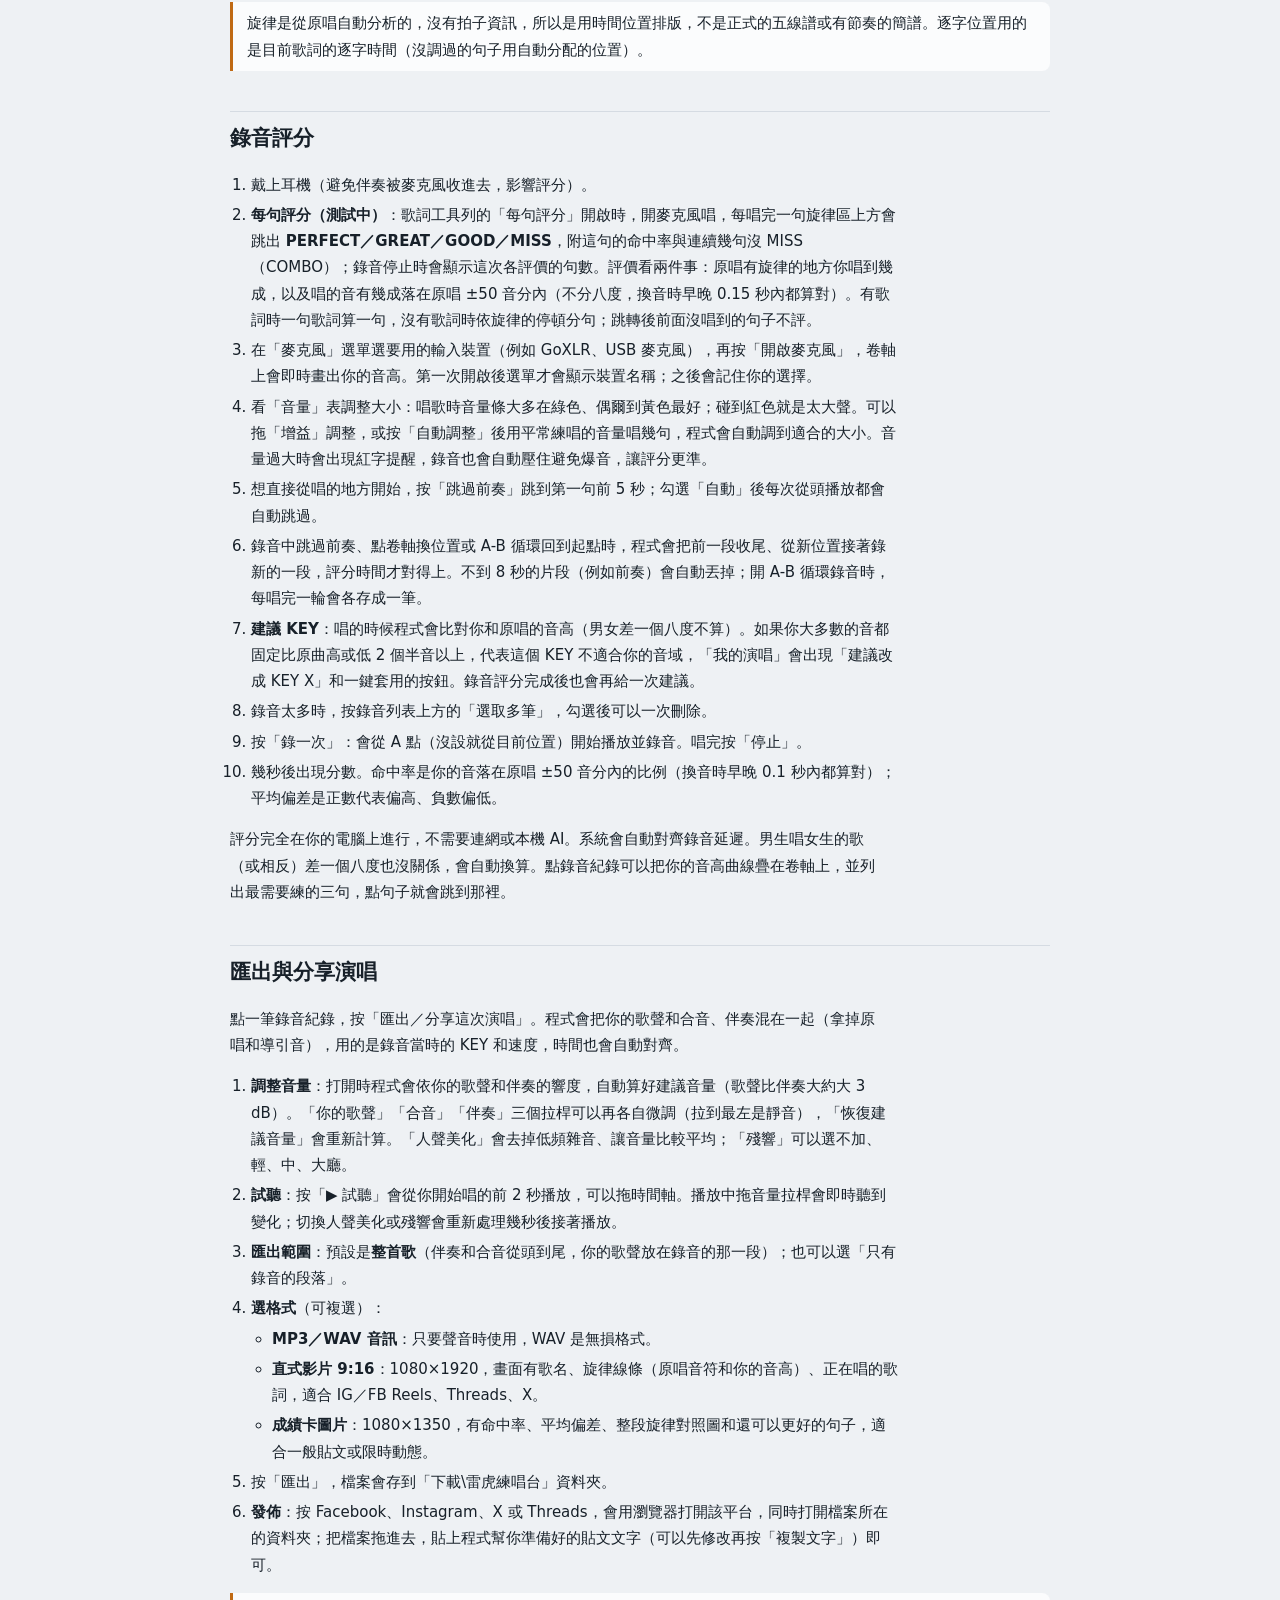
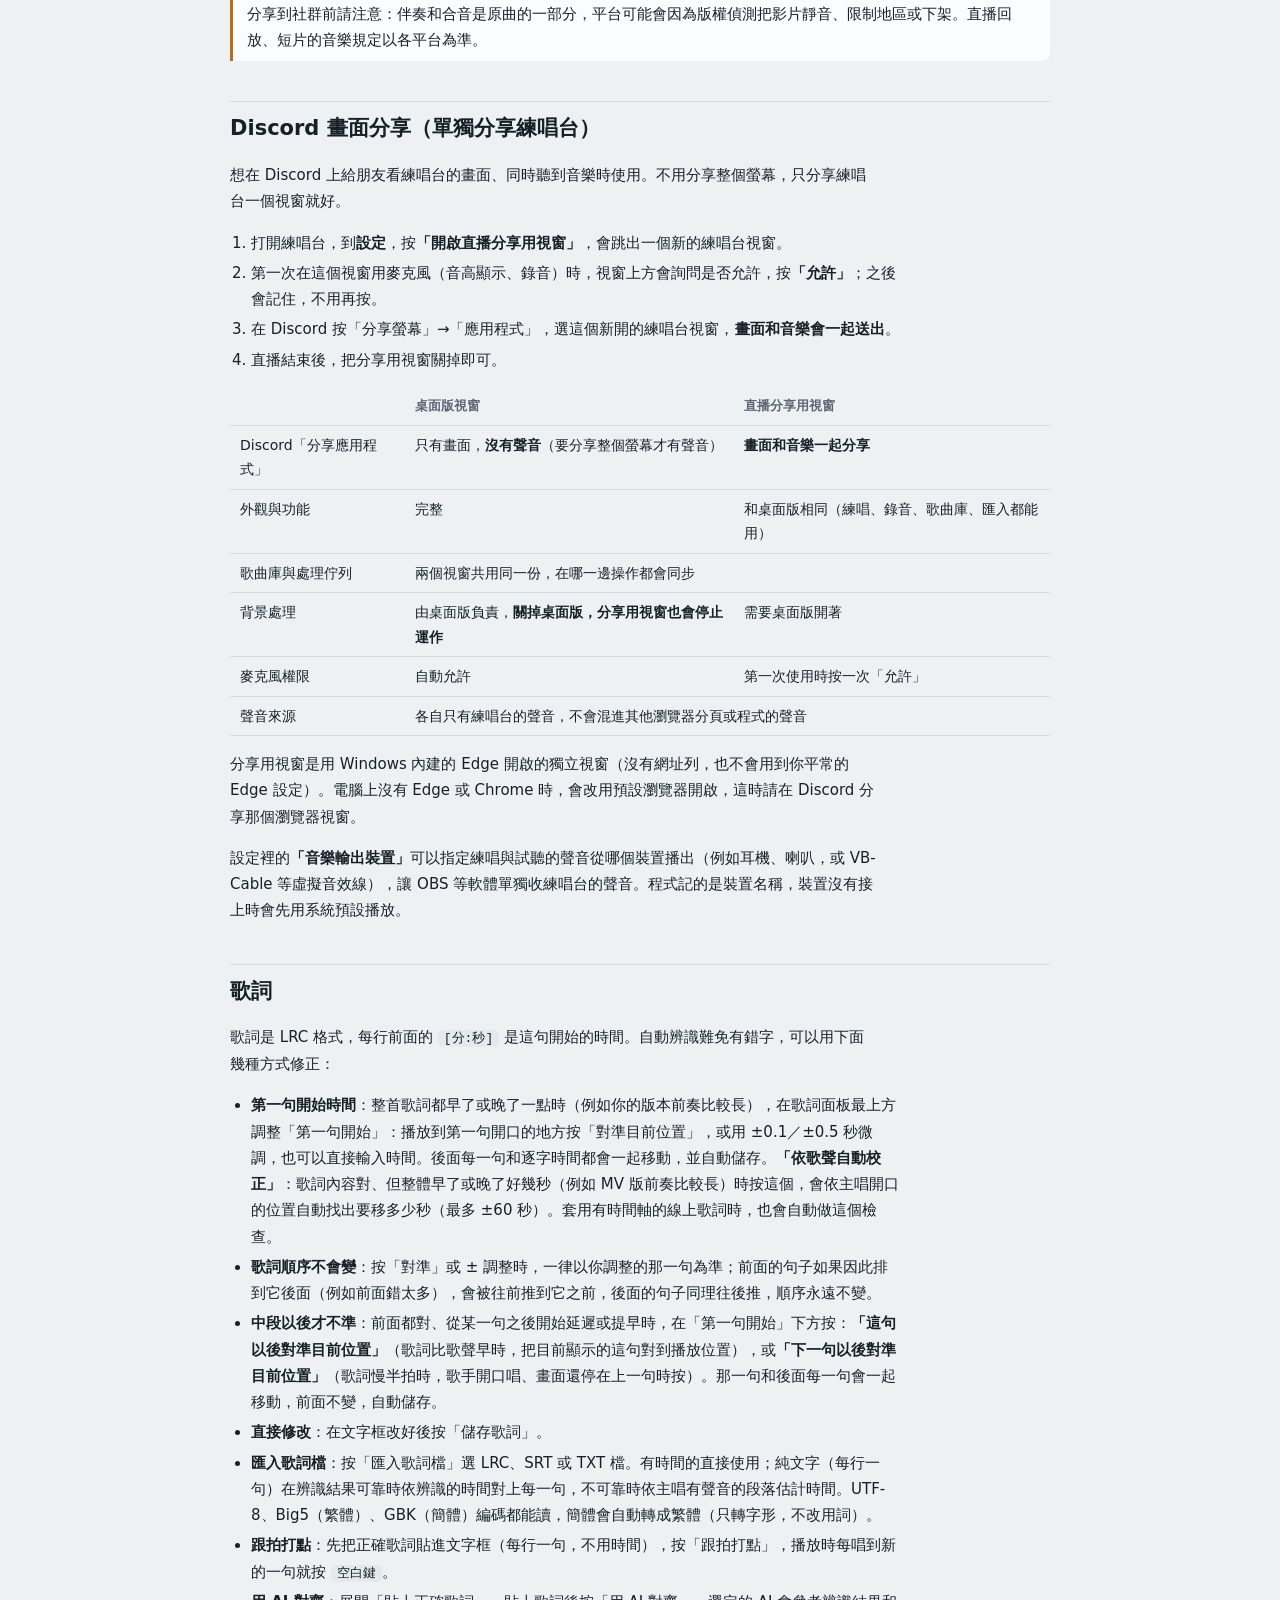
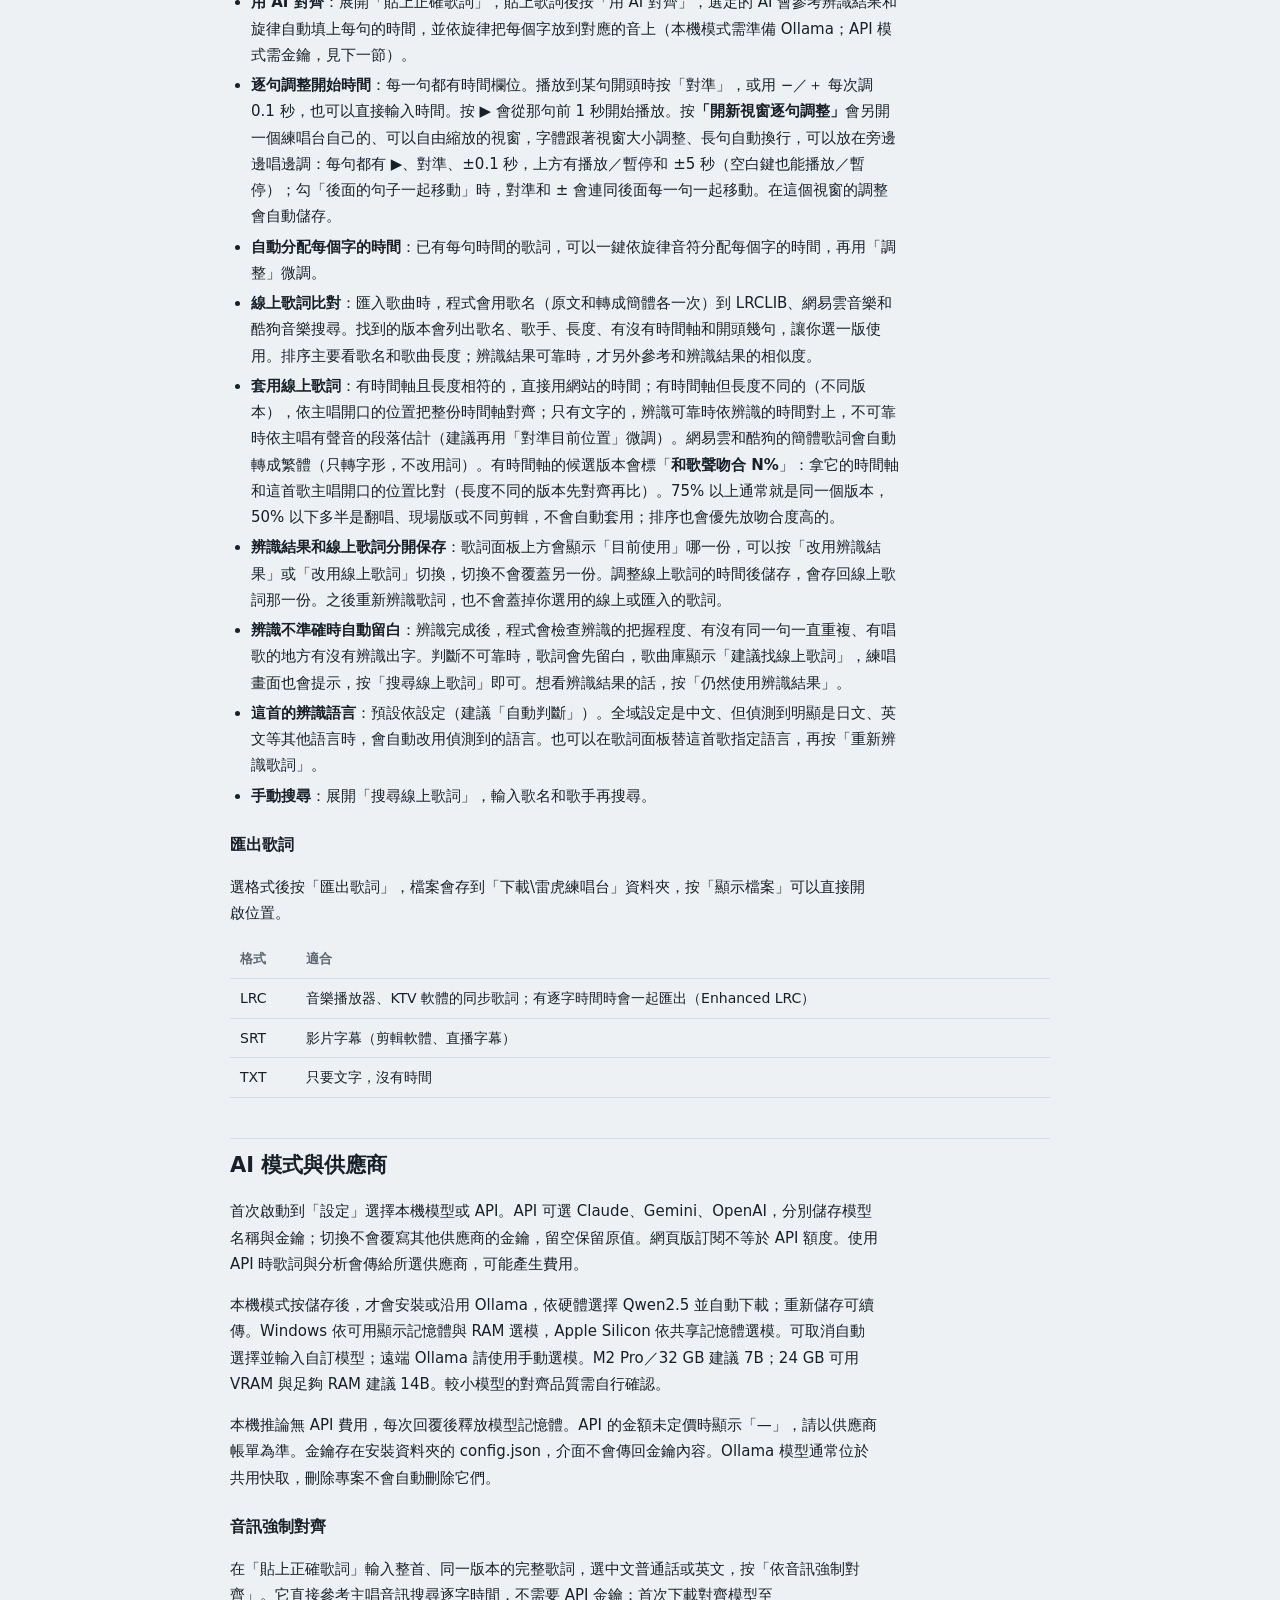
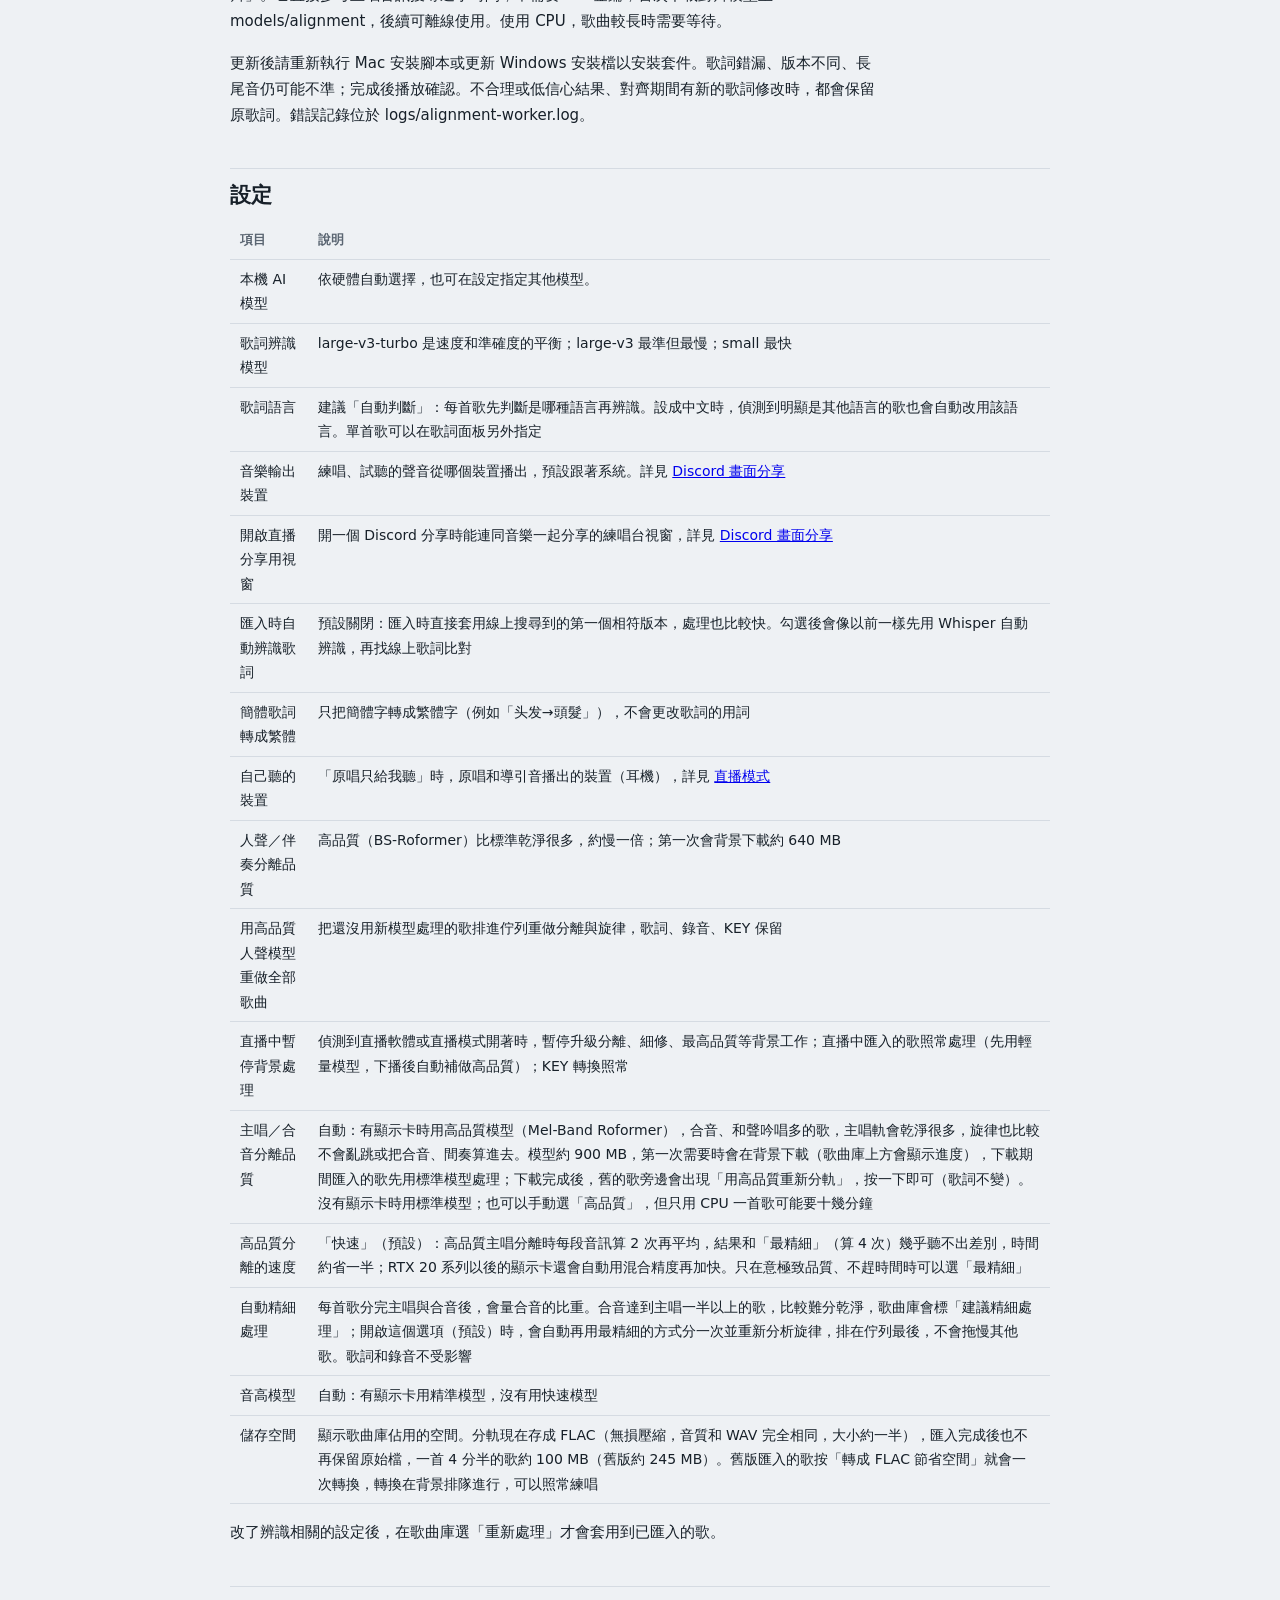
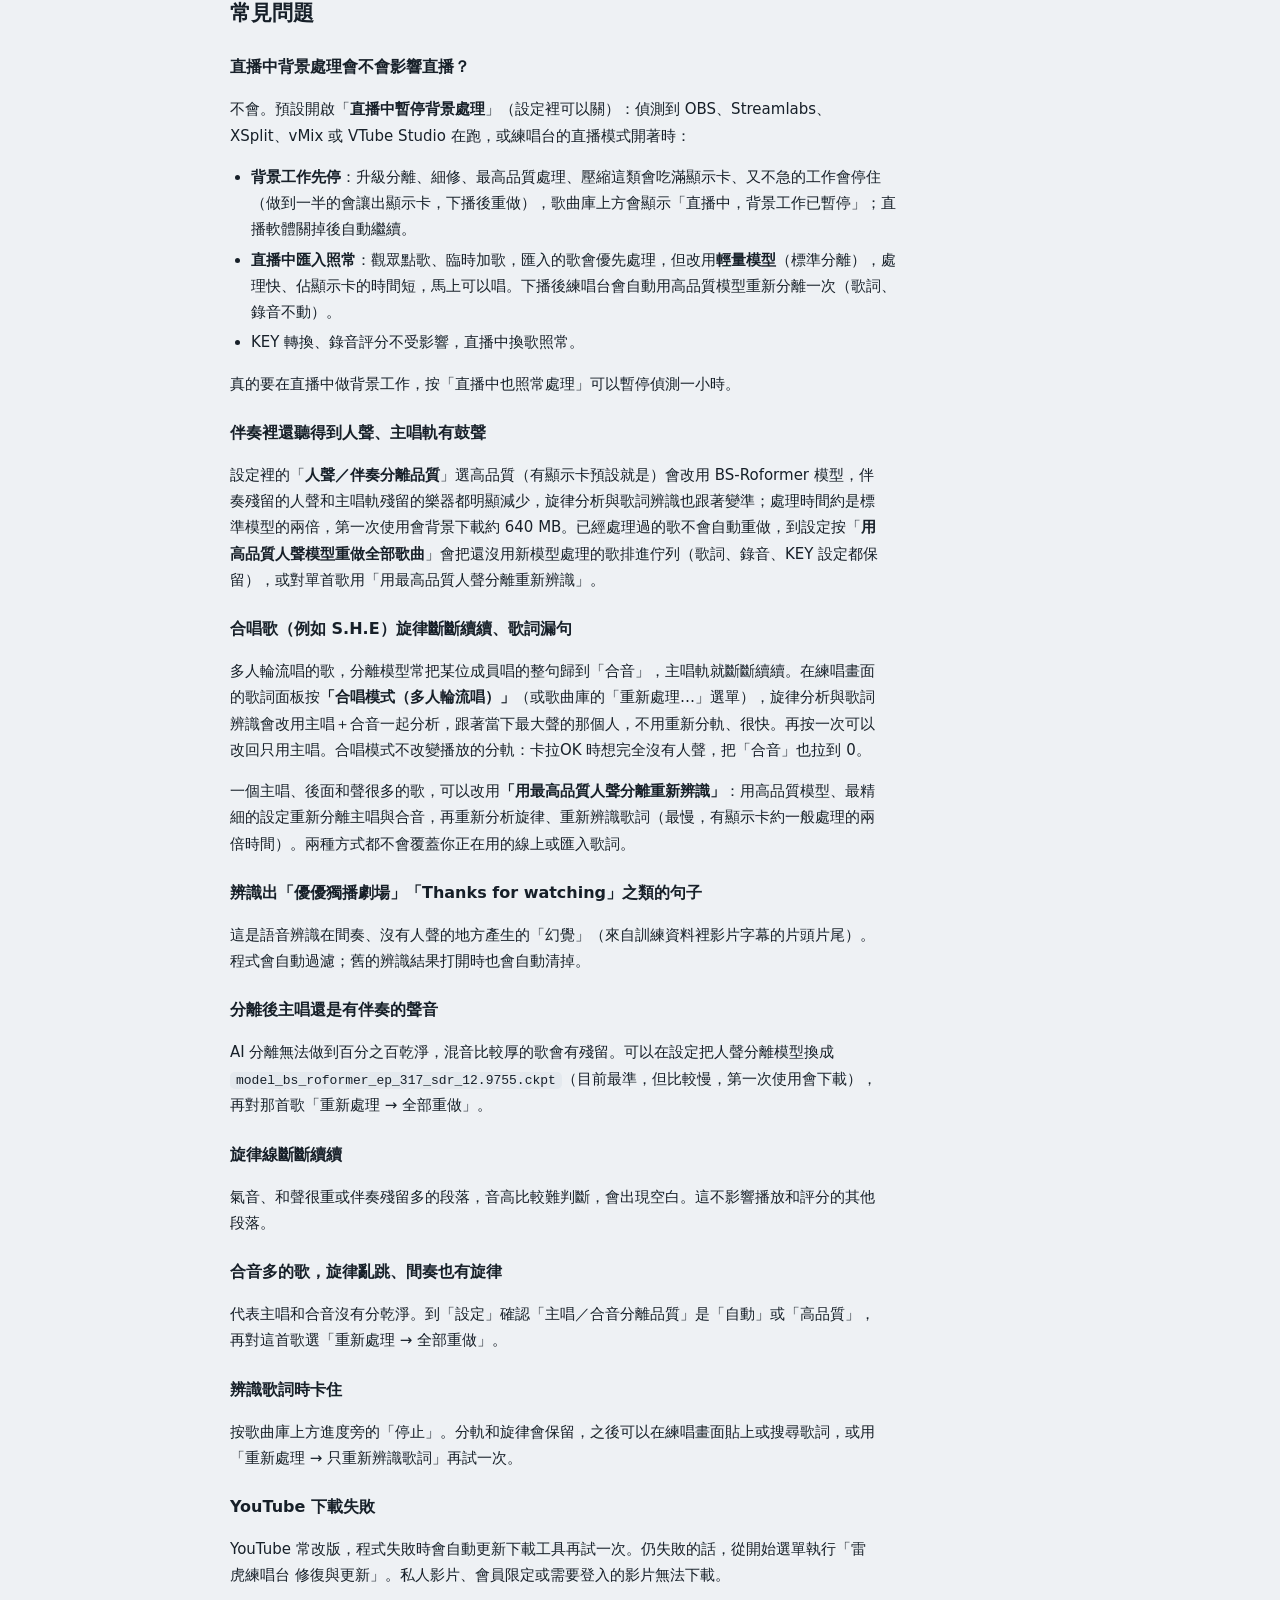
==== commit c773dc91: "Merge upstream 2.1.0 preserving custom song sync and AI features" ====
--- a/static/help.html
+++ b/static/help.html
@@ -3,7 +3,7 @@
 <head>
 <meta charset="utf-8">
 <meta name="viewport" content="width=device-width,initial-scale=1">
-<title>雷虎練唱台 2.0.1 使用說明</title>
+<title>雷虎練唱台 2.1.1 使用說明</title>
 <style>
 /* 和程式本體同一套色彩：冷色控台底、琥珀色是原唱旋律、藍色是你的聲音 */
 :root {
@@ -51,7 +51,7 @@
 <body>
 <div class="wrap">
   <div class="top"><a href="/" id="back">← 回到雷虎練唱台</a></div>
-  <h1>雷虎練唱台 <span class="ver">2.0.1</span></h1>
+  <h1>雷虎練唱台 <span class="ver">2.1.1</span></h1>
 
   <section id="copyright" class="note legal" aria-labelledby="copyright-h">
     <h2 id="copyright-h">版權與使用聲明</h2>
@@ -87,7 +87,7 @@
 
   <h2 id="install">安裝</h2>
   <ol>
-    <li>首次安裝請雙擊 <code>LeihuLiantai-windows-ai-choice-2.0.1-Setup.exe</code>；已安裝整合版可使用 <code>LeihuLiantai-windows-ai-choice-2.0.1-Update.exe</code> 更新程式。已經裝過舊版的，直接安裝新版即可，歌曲庫和設定會保留。整合版 1.6.9 起，本整合分支有新版本時畫面上方會出現「有新版 x.y.z，點這裡更新」，按兩次確認後會自動下載、核對檔案並安裝，裝好自動重新開啟（處理中的工作會中斷）。</li>
+    <li>首次安裝請雙擊 <code>LeihuLiantai-windows-ai-choice-2.1.1-Setup.exe</code>；已安裝整合版可使用 <code>LeihuLiantai-windows-ai-choice-2.1.1-Update.exe</code> 更新程式。已經裝過舊版的，直接安裝新版即可，歌曲庫和設定會保留。整合版 1.6.9 起，本整合分支有新版本時畫面上方會出現「有新版 x.y.z，點這裡更新」，按兩次確認後會自動下載、核對檔案並安裝，裝好自動重新開啟（處理中的工作會中斷）。</li>
     <li>如果出現藍色的「Windows 已保護您的電腦」，按「其他資訊」，再按「仍要執行」。這是因為安裝程式沒有付費的數位簽章，不是病毒警告。</li>
     <li>選安裝位置（預設即可，不需要系統管理員權限），按「安裝」。</li>
     <li>如果這台電腦裝過雷虎練唱台，會先詢問：
@@ -196,6 +196,9 @@
     <li><b>歌曲清單</b>：點一首就開始；上面有分類、搜尋、抽歌、排序。</li>
     <li><b>待唱清單</b>：在歌曲右邊點「＋」加進清單，按「下一首」載入第一首。一首唱完會自動載入下一首（不會自動播放，按播放才開始）；快唱完時會先在背景準備好下一首的 KEY 版本，切歌不用等轉換。</li>
     <li><b>操作列</b>：播放／暫停、進度、KEY、原曲／卡拉OK、音量（只調歌曲，不影響導引音和麥克風）、歌詞即時調整（這句對準、下一句對準、±0.1 秒，可選「後面的句子一起移動」，自動儲存）。</li>
+    <li><b>原唱只給我聽</b>：操作列的「原唱只給我聽」開啟後，原唱和導引音只從「自己聽的裝置」（你的耳機）播出，觀眾那邊（「音樂輸出裝置」）只有伴奏和合音。先到<b>設定</b>把兩個裝置選成不同的：只有一副耳機時，「音樂輸出裝置」可以選免費的虛擬音效線 VB-Cable，再讓 OBS 用「音訊輸入擷取」收 VB-Cable。注意 OBS 的「應用程式音訊擷取」會把練唱台兩路聲音都收進去，要改用裝置擷取。耳機沒接上或裝置沒設好時，原唱會先靜音，不會送給觀眾。音量標準化會以觀眾聽到的（沒有原唱）為準。</li>
+    <li><b>歌詞待修</b>：直播中發現歌詞不準，按歌詞工具列或操作列的「歌詞待修」（Ctrl+Alt+F）先標起來，不用當場處理。歌曲庫會多一個「歌詞待修」分類，下播後一次處理；再按一次取消標記。</li>
+    <li><b>建議重新匯入歌詞</b>：歌曲重新分離（升級高品質、最高品質、細修、直播後補做）後，練唱台會比對目前歌詞和新的歌聲位置；對不太上時歌曲會標「⚑ 建議重新匯入歌詞」，也會出現在「歌詞待修」分類，打開歌曲時會提醒。重新搜尋線上歌詞、貼上或調整歌詞後，提醒自動消失。已經用高品質模型處理過的歌不會被重複處理。</li>
     <li><b>搜尋線上歌詞</b>：操作列的「搜尋線上歌詞」會開一個對話框，和完整版面「歌詞」面板裡的搜尋一模一樣（LRCLIB、網易雲、酷狗），點一個版本就套用。</li>
     <li><b>前奏倒數</b>：第一句之前、或間奏 5 秒以上之後，下一句開口前 3 秒在歌詞上方顯示 3、2、1（完整版面也有）。</li>
     <li><b>本場歌單</b>：直播模式下一首歌播放超過 30 秒就記下來，按「本場歌單」可以一鍵複製（含時間和 KEY）。距離上一首超過 6 小時會自動當成新的一場，也可以手動清空。</li>
@@ -212,6 +215,7 @@
     <tr><td>Ctrl＋Alt＋K</td><td>原曲／卡拉OK 切換</td></tr>
     <tr><td>Ctrl＋Alt＋N</td><td>待唱清單的下一首</td></tr>
     <tr><td>Ctrl＋Alt＋PageUp／PageDown</td><td>KEY 升／降一個半音</td></tr>
+    <tr><td>Ctrl＋Alt＋F</td><td>標記／取消「歌詞待修」</td></tr>
   </table>
 
   <h2 id="sheet">旋律譜圖片</h2>
@@ -284,13 +288,13 @@
     <li><b>歌詞順序不會變</b>：按「對準」或 ± 調整時，一律以你調整的那一句為準；前面的句子如果因此排到它後面（例如前面錯太多），會被往前推到它之前，後面的句子同理往後推，順序永遠不變。</li>
     <li><b>中段以後才不準</b>：前面都對、從某一句之後開始延遲或提早時，在「第一句開始」下方按：<b>「這句以後對準目前位置」</b>（歌詞比歌聲早時，把目前顯示的這句對到播放位置），或<b>「下一句以後對準目前位置」</b>（歌詞慢半拍時，歌手開口唱、畫面還停在上一句時按）。那一句和後面每一句會一起移動，前面不變，自動儲存。</li>
     <li><b>直接修改</b>：在文字框改好後按「儲存歌詞」。</li>
-    <li><b>匯入歌詞檔</b>：按「匯入歌詞檔」選 LRC、SRT 或 TXT 檔。有時間的直接使用；純文字（每行一句）在辨識結果可靠時依辨識的時間對上每一句，不可靠時依主唱有聲音的段落估計時間。UTF-8、Big5（繁體）、GBK（簡體）編碼都能讀，簡體會自動轉成台灣繁體。</li>
+    <li><b>匯入歌詞檔</b>：按「匯入歌詞檔」選 LRC、SRT 或 TXT 檔。有時間的直接使用；純文字（每行一句）在辨識結果可靠時依辨識的時間對上每一句，不可靠時依主唱有聲音的段落估計時間。UTF-8、Big5（繁體）、GBK（簡體）編碼都能讀，簡體會自動轉成繁體（只轉字形，不改用詞）。</li>
     <li><b>跟拍打點</b>：先把正確歌詞貼進文字框（每行一句，不用時間），按「跟拍打點」，播放時每唱到新的一句就按 <kbd>空白鍵</kbd>。</li>
     <li><b>用 AI 對齊</b>：展開「貼上正確歌詞」，貼上歌詞後按「用 AI 對齊」，選定的 AI 會參考辨識結果和旋律自動填上每句的時間，並依旋律把每個字放到對應的音上（本機模式需準備 Ollama；API 模式需金鑰，見下一節）。</li>
     <li><b>逐句調整開始時間</b>：每一句都有時間欄位。播放到某句開頭時按「對準」，或用 −／＋ 每次調 0.1 秒，也可以直接輸入時間。按 ▶ 會從那句前 1 秒開始播放。按<b>「開新視窗逐句調整」</b>會另開一個練唱台自己的、可以自由縮放的視窗，字體跟著視窗大小調整、長句自動換行，可以放在旁邊邊唱邊調：每句都有 ▶、對準、±0.1 秒，上方有播放／暫停和 ±5 秒（空白鍵也能播放／暫停）；勾「後面的句子一起移動」時，對準和 ± 會連同後面每一句一起移動。在這個視窗的調整會自動儲存。</li>
     <li><b>自動分配每個字的時間</b>：已有每句時間的歌詞，可以一鍵依旋律音符分配每個字的時間，再用「調整」微調。</li>
     <li><b>線上歌詞比對</b>：匯入歌曲時，程式會用歌名（原文和轉成簡體各一次）到 LRCLIB、網易雲音樂和酷狗音樂搜尋。找到的版本會列出歌名、歌手、長度、有沒有時間軸和開頭幾句，讓你選一版使用。排序主要看歌名和歌曲長度；辨識結果可靠時，才另外參考和辨識結果的相似度。</li>
-    <li><b>套用線上歌詞</b>：有時間軸且長度相符的，直接用網站的時間；有時間軸但長度不同的（不同版本），依主唱開口的位置把整份時間軸對齊；只有文字的，辨識可靠時依辨識的時間對上，不可靠時依主唱有聲音的段落估計（建議再用「對準目前位置」微調）。網易雲和酷狗的簡體歌詞會自動轉成台灣繁體。</li>
+    <li><b>套用線上歌詞</b>：有時間軸且長度相符的，直接用網站的時間；有時間軸但長度不同的（不同版本），依主唱開口的位置把整份時間軸對齊；只有文字的，辨識可靠時依辨識的時間對上，不可靠時依主唱有聲音的段落估計（建議再用「對準目前位置」微調）。網易雲和酷狗的簡體歌詞會自動轉成繁體（只轉字形，不改用詞）。有時間軸的候選版本會標「<b>和歌聲吻合 N%</b>」：拿它的時間軸和這首歌主唱開口的位置比對（長度不同的版本先對齊再比）。75% 以上通常就是同一個版本，50% 以下多半是翻唱、現場版或不同剪輯，不會自動套用；排序也會優先放吻合度高的。</li>
     <li><b>辨識結果和線上歌詞分開保存</b>：歌詞面板上方會顯示「目前使用」哪一份，可以按「改用辨識結果」或「改用線上歌詞」切換，切換不會覆蓋另一份。調整線上歌詞的時間後儲存，會存回線上歌詞那一份。之後重新辨識歌詞，也不會蓋掉你選用的線上或匯入的歌詞。</li>
     <li><b>辨識不準確時自動留白</b>：辨識完成後，程式會檢查辨識的把握程度、有沒有同一句一直重複、有唱歌的地方有沒有辨識出字。判斷不可靠時，歌詞會先留白，歌曲庫顯示「建議找線上歌詞」，練唱畫面也會提示，按「搜尋線上歌詞」即可。想看辨識結果的話，按「仍然使用辨識結果」。</li>
     <li><b>這首的辨識語言</b>：預設依設定（建議「自動判斷」）。全域設定是中文、但偵測到明顯是日文、英文等其他語言時，會自動改用偵測到的語言。也可以在歌詞面板替這首歌指定語言，再按「重新辨識歌詞」。</li>
@@ -323,7 +327,11 @@
     <tr><td>音樂輸出裝置</td><td>練唱、試聽的聲音從哪個裝置播出，預設跟著系統。詳見 <a href="#screenshare">Discord 畫面分享</a></td></tr>
     <tr><td>開啟直播分享用視窗</td><td>開一個 Discord 分享時能連同音樂一起分享的練唱台視窗，詳見 <a href="#screenshare">Discord 畫面分享</a></td></tr>
     <tr><td>匯入時自動辨識歌詞</td><td>預設關閉：匯入時直接套用線上搜尋到的第一個相符版本，處理也比較快。勾選後會像以前一樣先用 Whisper 自動辨識，再找線上歌詞比對</td></tr>
-    <tr><td>轉成台灣繁體用字</td><td>辨識出的中文自動轉成台灣慣用字詞</td></tr>
+    <tr><td>簡體歌詞轉成繁體</td><td>只把簡體字轉成繁體字（例如「头发→頭髮」），不會更改歌詞的用詞</td></tr>
+    <tr><td>自己聽的裝置</td><td>「原唱只給我聽」時，原唱和導引音播出的裝置（耳機），詳見 <a href="#live">直播模式</a></td></tr>
+    <tr><td>人聲／伴奏分離品質</td><td>高品質（BS-Roformer）比標準乾淨很多，約慢一倍；第一次會背景下載約 640 MB</td></tr>
+    <tr><td>用高品質人聲模型重做全部歌曲</td><td>把還沒用新模型處理的歌排進佇列重做分離與旋律，歌詞、錄音、KEY 保留</td></tr>
+    <tr><td>直播中暫停背景處理</td><td>偵測到直播軟體或直播模式開著時，暫停升級分離、細修、最高品質等背景工作；直播中匯入的歌照常處理（先用輕量模型，下播後自動補做高品質）；KEY 轉換照常</td></tr>
     <tr><td>主唱／合音分離品質</td><td>自動：有顯示卡時用高品質模型（Mel-Band Roformer），合音、和聲吟唱多的歌，主唱軌會乾淨很多，旋律也比較不會亂跳或把合音、間奏算進去。模型約 900 MB，第一次需要時會在背景下載（歌曲庫上方會顯示進度），下載期間匯入的歌先用標準模型處理；下載完成後，舊的歌旁邊會出現「用高品質重新分軌」，按一下即可（歌詞不變）。沒有顯示卡時用標準模型；也可以手動選「高品質」，但只用 CPU 一首歌可能要十幾分鐘</td></tr>
     <tr><td>高品質分離的速度</td><td>「快速」（預設）：高品質主唱分離時每段音訊算 2 次再平均，結果和「最精細」（算 4 次）幾乎聽不出差別，時間約省一半；RTX 20 系列以後的顯示卡還會自動用混合精度再加快。只在意極致品質、不趕時間時可以選「最精細」</td></tr>
     <tr><td>自動精細處理</td><td>每首歌分完主唱與合音後，會量合音的比重。合音達到主唱一半以上的歌，比較難分乾淨，歌曲庫會標「建議精細處理」；開啟這個選項（預設）時，會自動再用最精細的方式分一次並重新分析旋律，排在佇列最後，不會拖慢其他歌。歌詞和錄音不受影響</td></tr>
@@ -333,6 +341,16 @@
   <p>改了辨識相關的設定後，在歌曲庫選「重新處理」才會套用到已匯入的歌。</p>
 
   <h2 id="faq">常見問題</h2>
+  <h3>直播中背景處理會不會影響直播？</h3>
+  <p>不會。預設開啟「<b>直播中暫停背景處理</b>」（設定裡可以關）：偵測到 OBS、Streamlabs、XSplit、vMix 或 VTube Studio 在跑，或練唱台的直播模式開著時：</p>
+  <ul>
+    <li><b>背景工作先停</b>：升級分離、細修、最高品質處理、壓縮這類會吃滿顯示卡、又不急的工作會停住（做到一半的會讓出顯示卡，下播後重做），歌曲庫上方會顯示「直播中，背景工作已暫停」；直播軟體關掉後自動繼續。</li>
+    <li><b>直播中匯入照常</b>：觀眾點歌、臨時加歌，匯入的歌會優先處理，但改用<b>輕量模型</b>（標準分離），處理快、佔顯示卡的時間短，馬上可以唱。下播後練唱台會自動用高品質模型重新分離一次（歌詞、錄音不動）。</li>
+    <li>KEY 轉換、錄音評分不受影響，直播中換歌照常。</li>
+  </ul>
+  <p>真的要在直播中做背景工作，按「直播中也照常處理」可以暫停偵測一小時。</p>
+  <h3>伴奏裡還聽得到人聲、主唱軌有鼓聲</h3>
+  <p>設定裡的「<b>人聲／伴奏分離品質</b>」選高品質（有顯示卡預設就是）會改用 BS-Roformer 模型，伴奏殘留的人聲和主唱軌殘留的樂器都明顯減少，旋律分析與歌詞辨識也跟著變準；處理時間約是標準模型的兩倍，第一次使用會背景下載約 640 MB。已經處理過的歌不會自動重做，到設定按「<b>用高品質人聲模型重做全部歌曲</b>」會把還沒用新模型處理的歌排進佇列（歌詞、錄音、KEY 設定都保留），或對單首歌用「用最高品質人聲分離重新辨識」。</p>
   <h3>合唱歌（例如 S.H.E）旋律斷斷續續、歌詞漏句</h3>
   <p>多人輪流唱的歌，分離模型常把某位成員唱的整句歸到「合音」，主唱軌就斷斷續續。在練唱畫面的歌詞面板按<b>「合唱模式（多人輪流唱）」</b>（或歌曲庫的「重新處理…」選單），旋律分析與歌詞辨識會改用主唱＋合音一起分析，跟著當下最大聲的那個人，不用重新分軌、很快。再按一次可以改回只用主唱。合唱模式不改變播放的分軌：卡拉OK 時想完全沒有人聲，把「合音」也拉到 0。</p>
   <p>一個主唱、後面和聲很多的歌，可以改用<b>「用最高品質人聲分離重新辨識」</b>：用高品質模型、最精細的設定重新分離主唱與合音，再重新分析旋律、重新辨識歌詞（最慢，有顯示卡約一般處理的兩倍時間）。兩種方式都不會覆蓋你正在用的線上或匯入歌詞。</p>
@@ -371,8 +389,27 @@
   <p>Windows 設定 → 應用程式 → 找到「雷虎練唱台」→ 解除安裝。過程中會問你要不要保留歌曲庫；選「否」就只移除程式，歌曲和錄音會留下來。</p>
 
   <h2 id="changes">版本紀錄</h2>
+  <h3>2.1.1（整合版，上游 2.1.0）</h3>
+  <p>合併上游 2.1.0，保留雙向點歌同步、永久配對、各 AI 供應商、播放清單批次匯入與音訊強制對齊。原唱監聽及直播背景讓位設定與 AI 設定一起保存。</p>
+  <h3>2.1.0</h3>
+  <p><b>功能新增</b></p>
+  <ul>
+    <li>原唱只給我聽：原唱人聲改從第二個輸出裝置（例如耳機）出來，觀眾只聽到伴奏</li>
+    <li>人聲／伴奏分離改用 BS-Roformer 高品質模型（有顯示卡時自動使用，第一次會在背景下載約 640 MB）；設定裡可以把舊歌一鍵升級</li>
+    <li>直播中自動讓路：偵測到 OBS、VTube Studio 等直播軟體或直播模式開著時，背景工作先暫停；直播中匯入的歌照常處理（先用輕量模型，下播後自動補做高品質）</li>
+    <li>歌詞待修標記（Ctrl+Alt+F）：直播中先標起來，歌曲庫多一個「歌詞待修」分類，下播後一次處理</li>
+    <li>重新分離後，如果目前的歌詞和新的歌聲位置對不太上，歌曲會標「建議重新匯入歌詞」（重新搜尋或貼上歌詞後自動消失）</li>
+  </ul>
+  <p><b>功能修改</b></p>
+  <ul>
+    <li>線上歌詞依「和歌聲吻合度」排序，時間軸明顯對不上的版本不會自動套用</li>
+    <li>簡體歌詞轉繁體只轉字形，不再改用詞</li>
+    <li>修正連點切歌時歌詞、音軌錯位，處理失敗的訊息不再自己消失，直播清單保留捲動位置</li>
+    <li>只接受本機來源的請求，其他網頁不能操作練唱台</li>
+  </ul>
   <h3>2.0.1（整合版，上游 2.0.0）</h3>
   <p>保留雙向點歌同步、模糊歌名配對、音訊強制對齊、播放清單批次匯入及本機／各 API 供應商。直播模式的同步控制列位於最上方；有新的外部或手動選歌時，會取消上一首排定的延遲切歌。</p>
+  <h3>2.0.0</h3>
   <p><b>功能新增</b></p>
   <ul>
     <li>旋律譜圖片：把旋律＋歌詞畫成一句一列的圖片（簡譜或音名），手機直式或 A4，只能開圖片時也能對著練</li>
@@ -671,7 +708,7 @@
     <li>初版：AI 分離主唱／合音／伴奏、旋律分析、歌詞辨識與台灣繁體轉換、升降 KEY 與變速、A–B 循環、麥克風即時音高與錄音評分、YouTube 匯入、本機 AI 歌詞對齊與練習建議、用量與費用顯示、歌詞匯出（LRC／SRT／TXT）、顯示卡加速、桌面程式與安裝程式</li>
   </ul>
 
-  <p class="lede" style="margin-top:40px">雷虎練唱台 2.0.1</p>
+  <p class="lede" style="margin-top:40px">雷虎練唱台 2.1.1</p>
 </div>
 <script>
   // 直接用瀏覽器開啟這份說明時，隱藏「回到程式」的連結
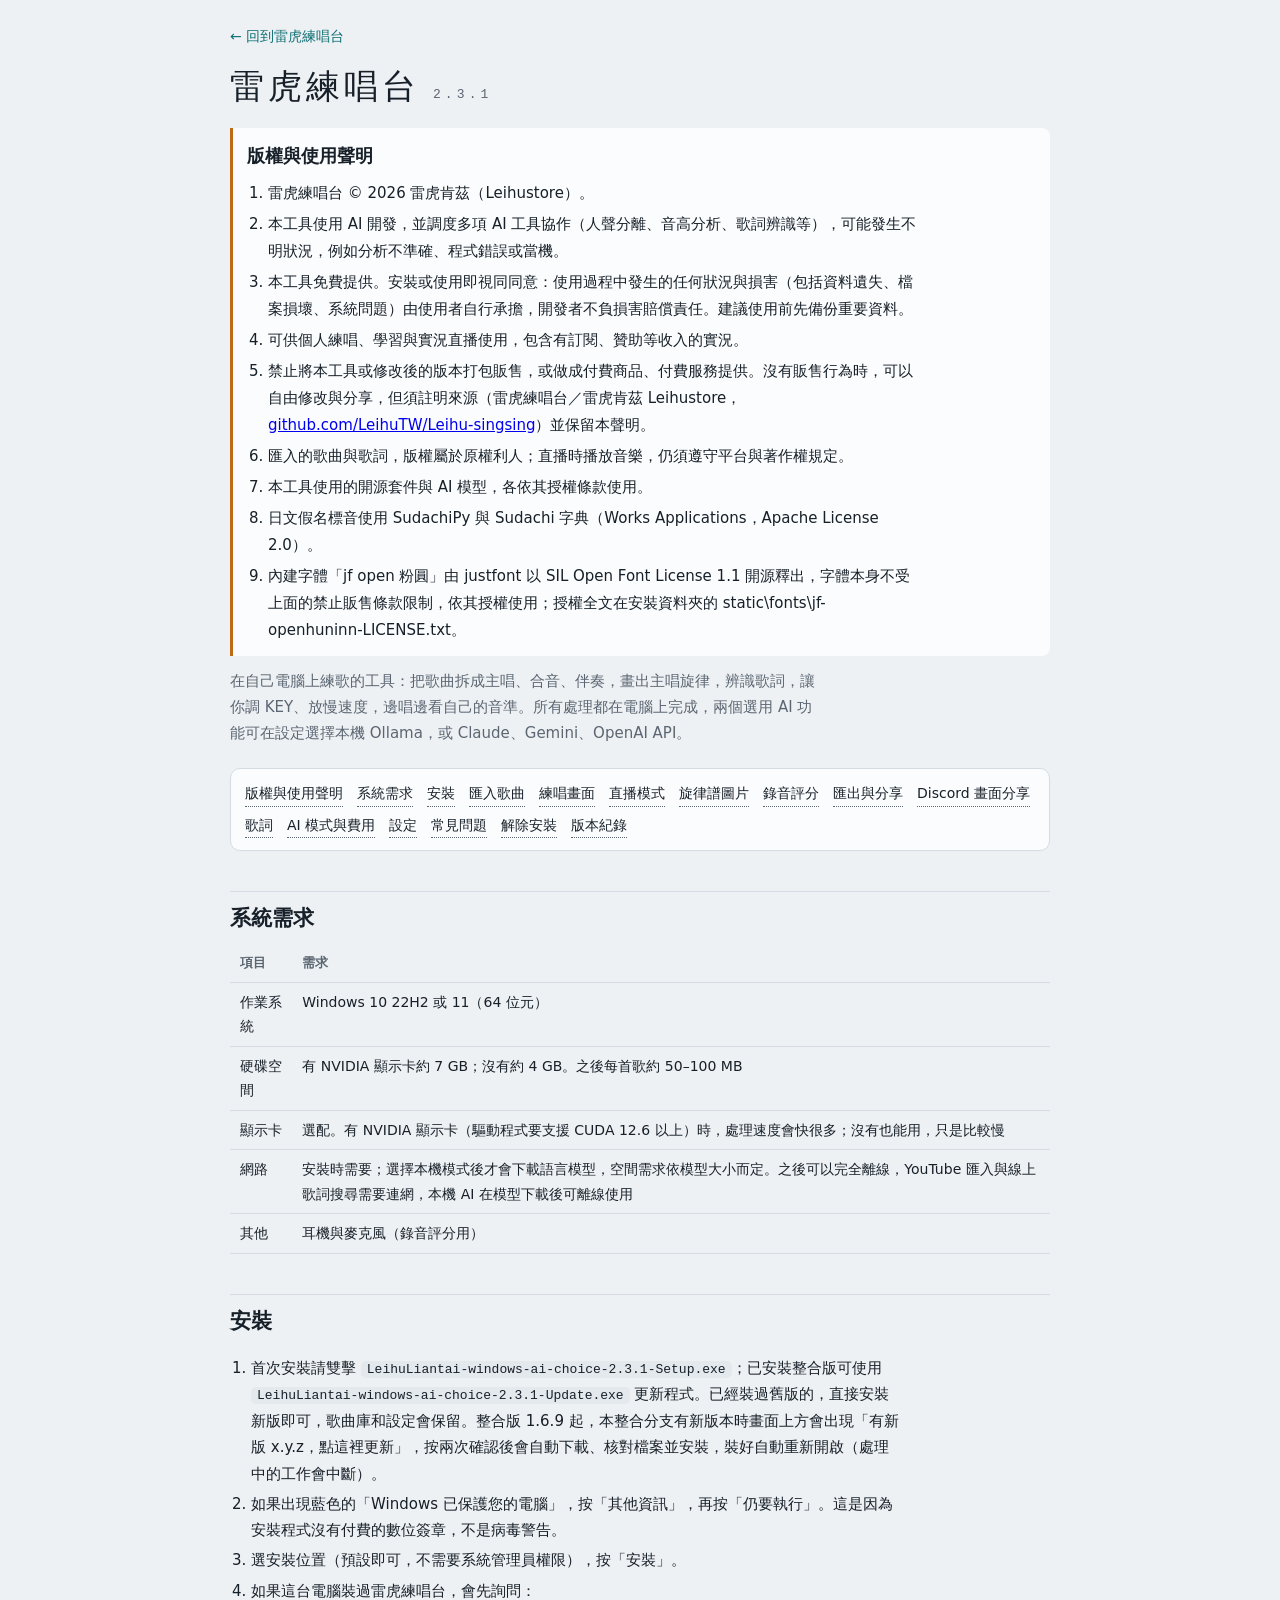
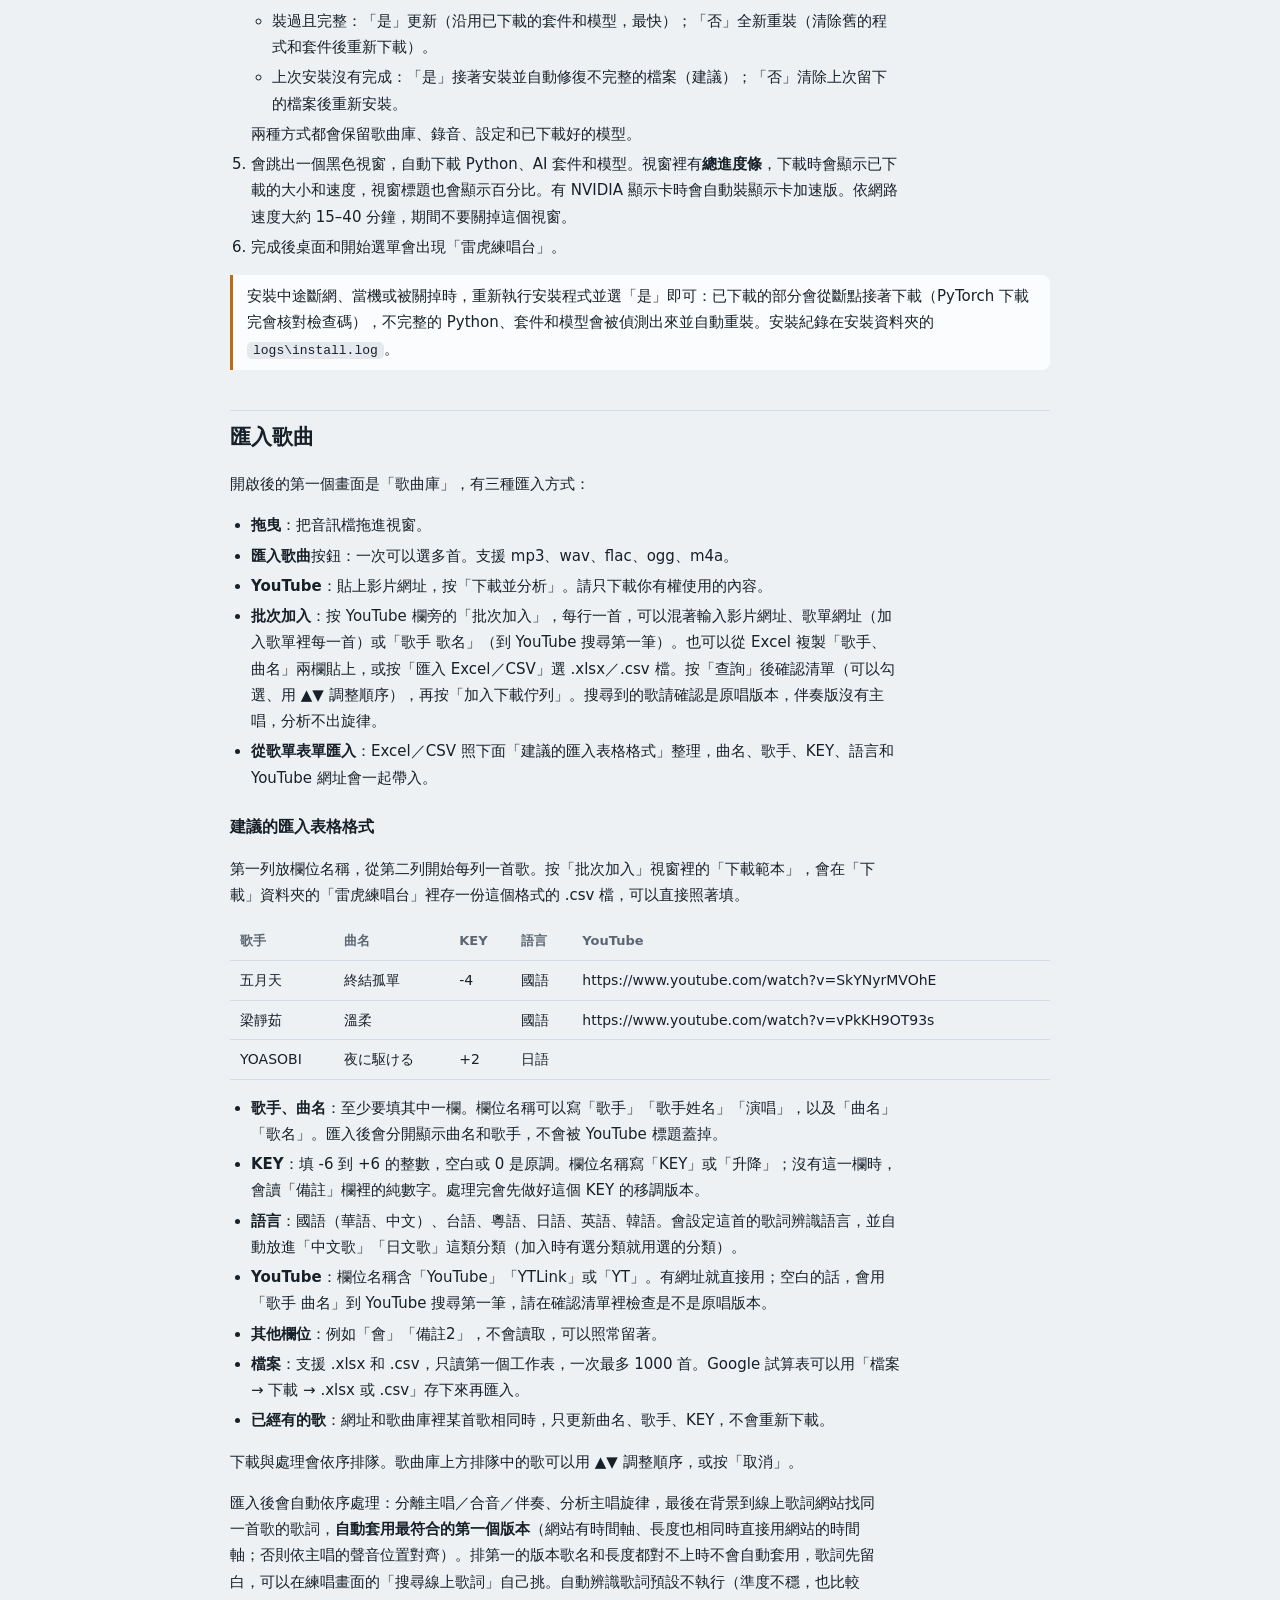
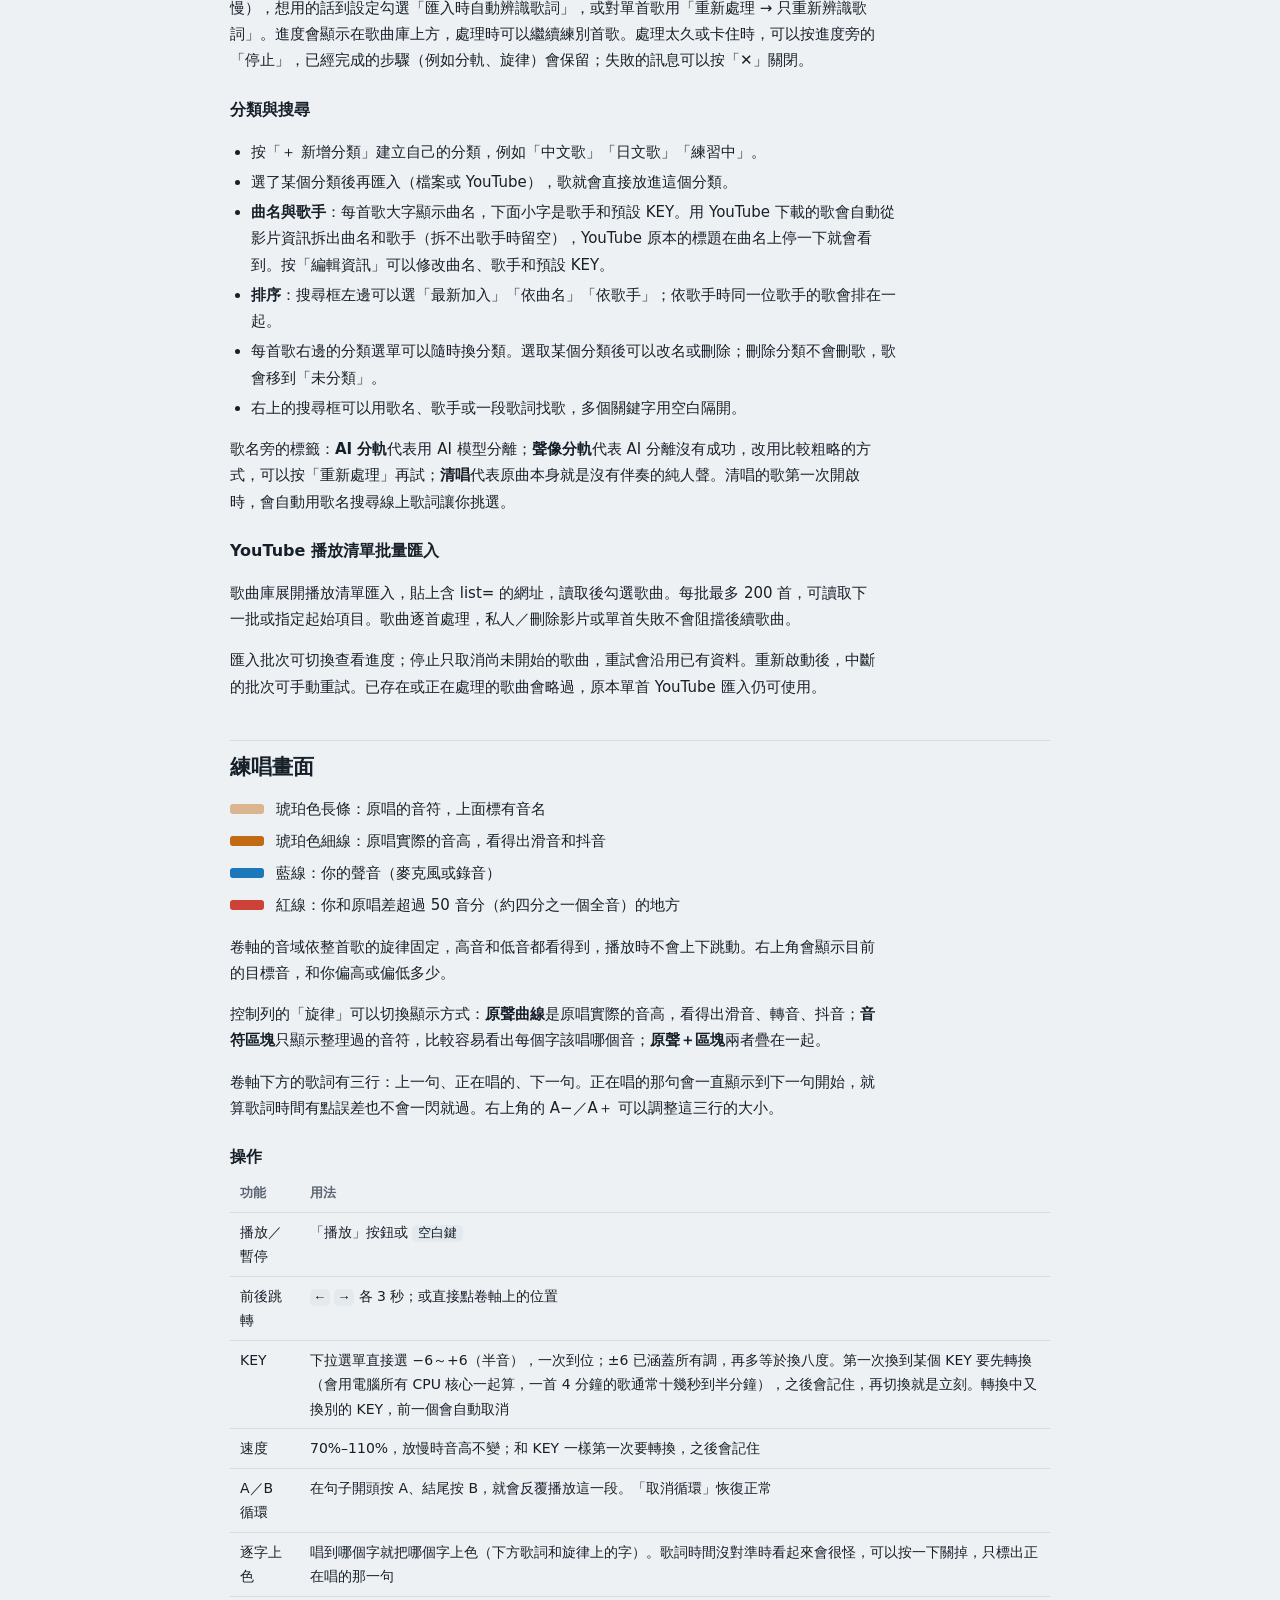
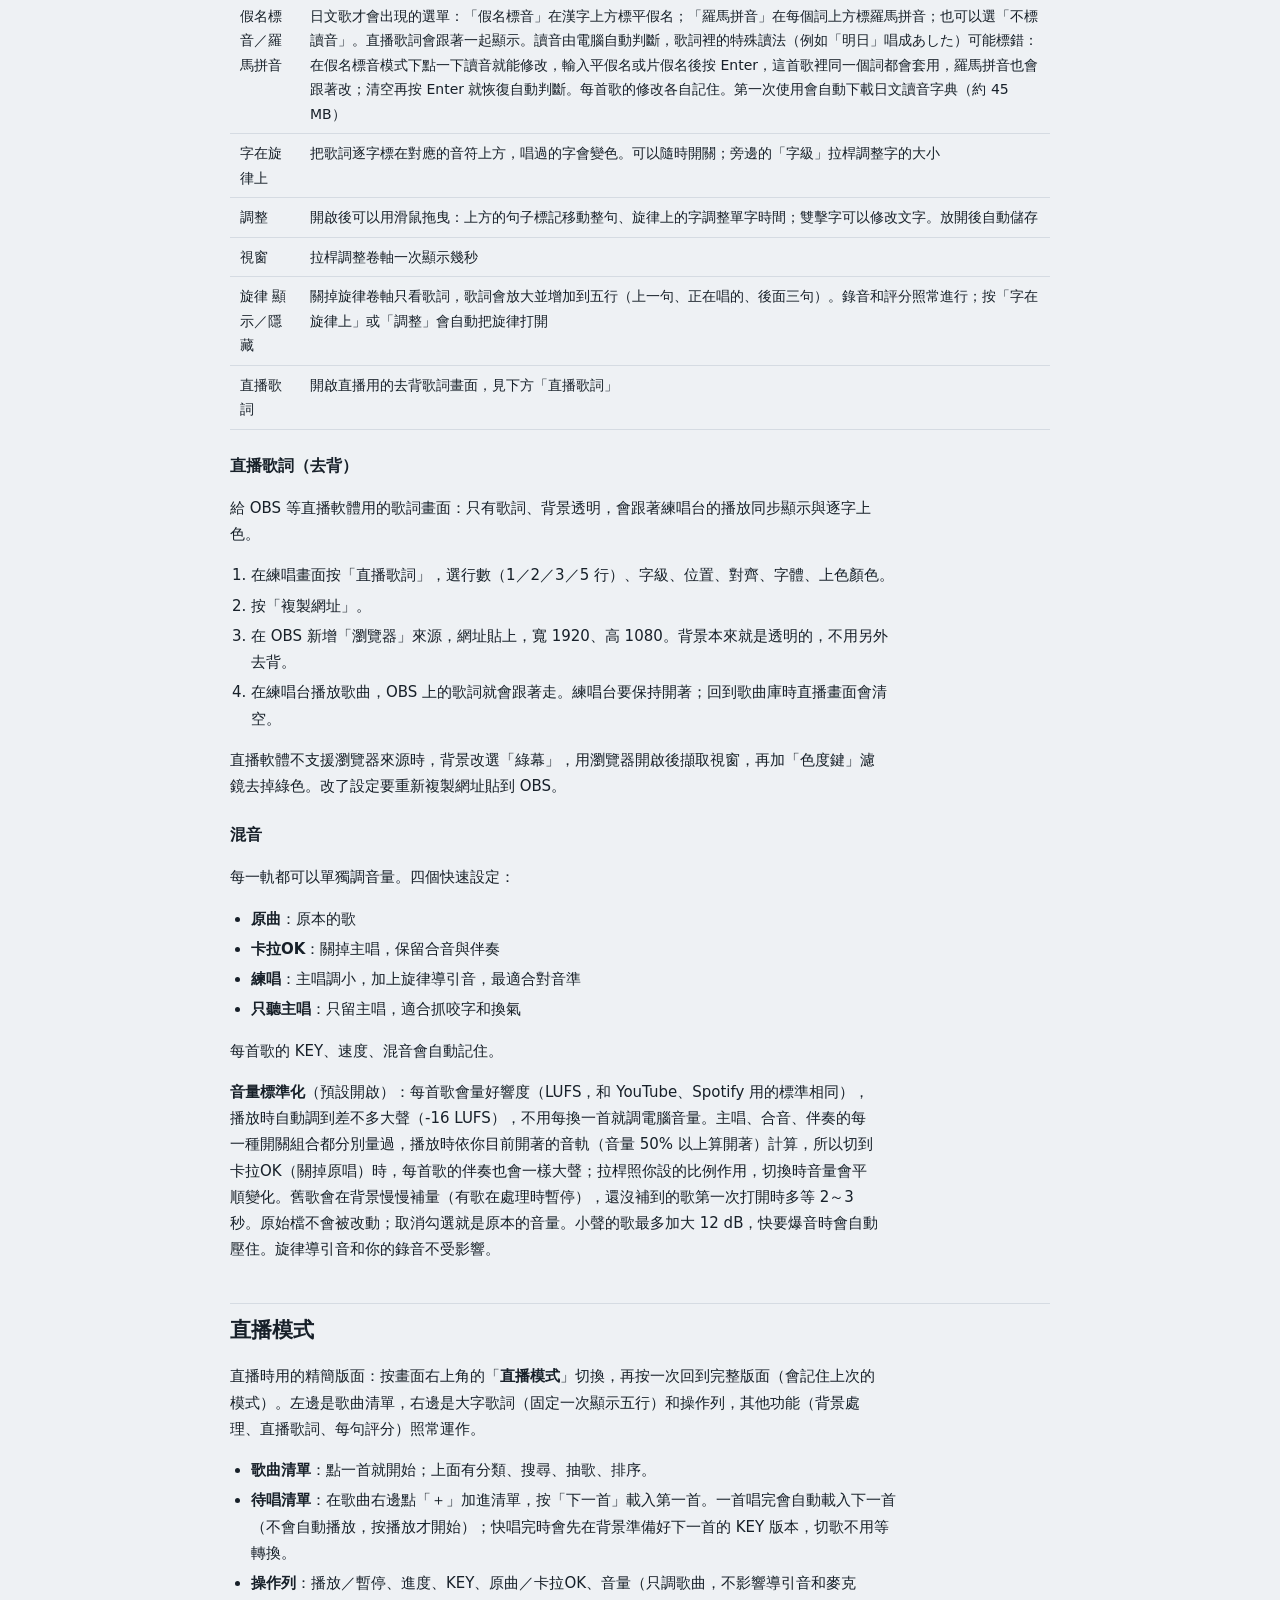
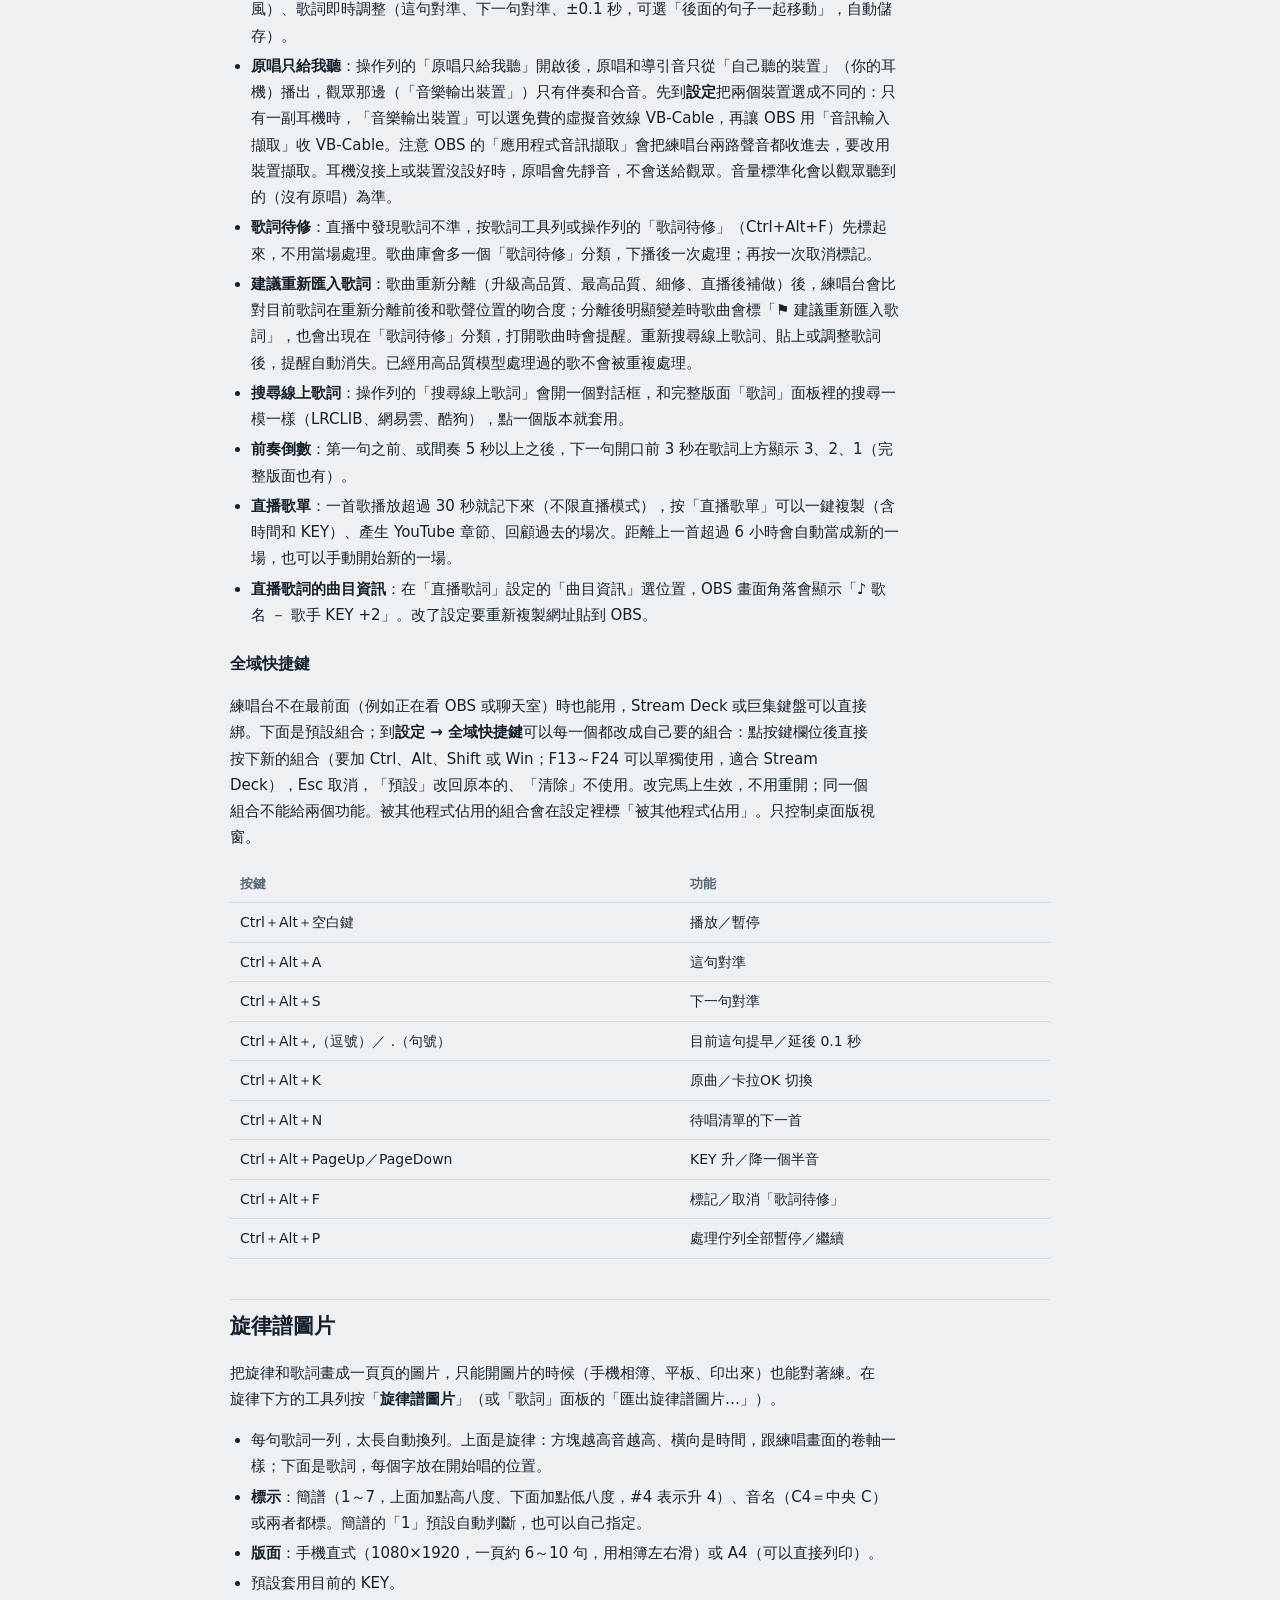
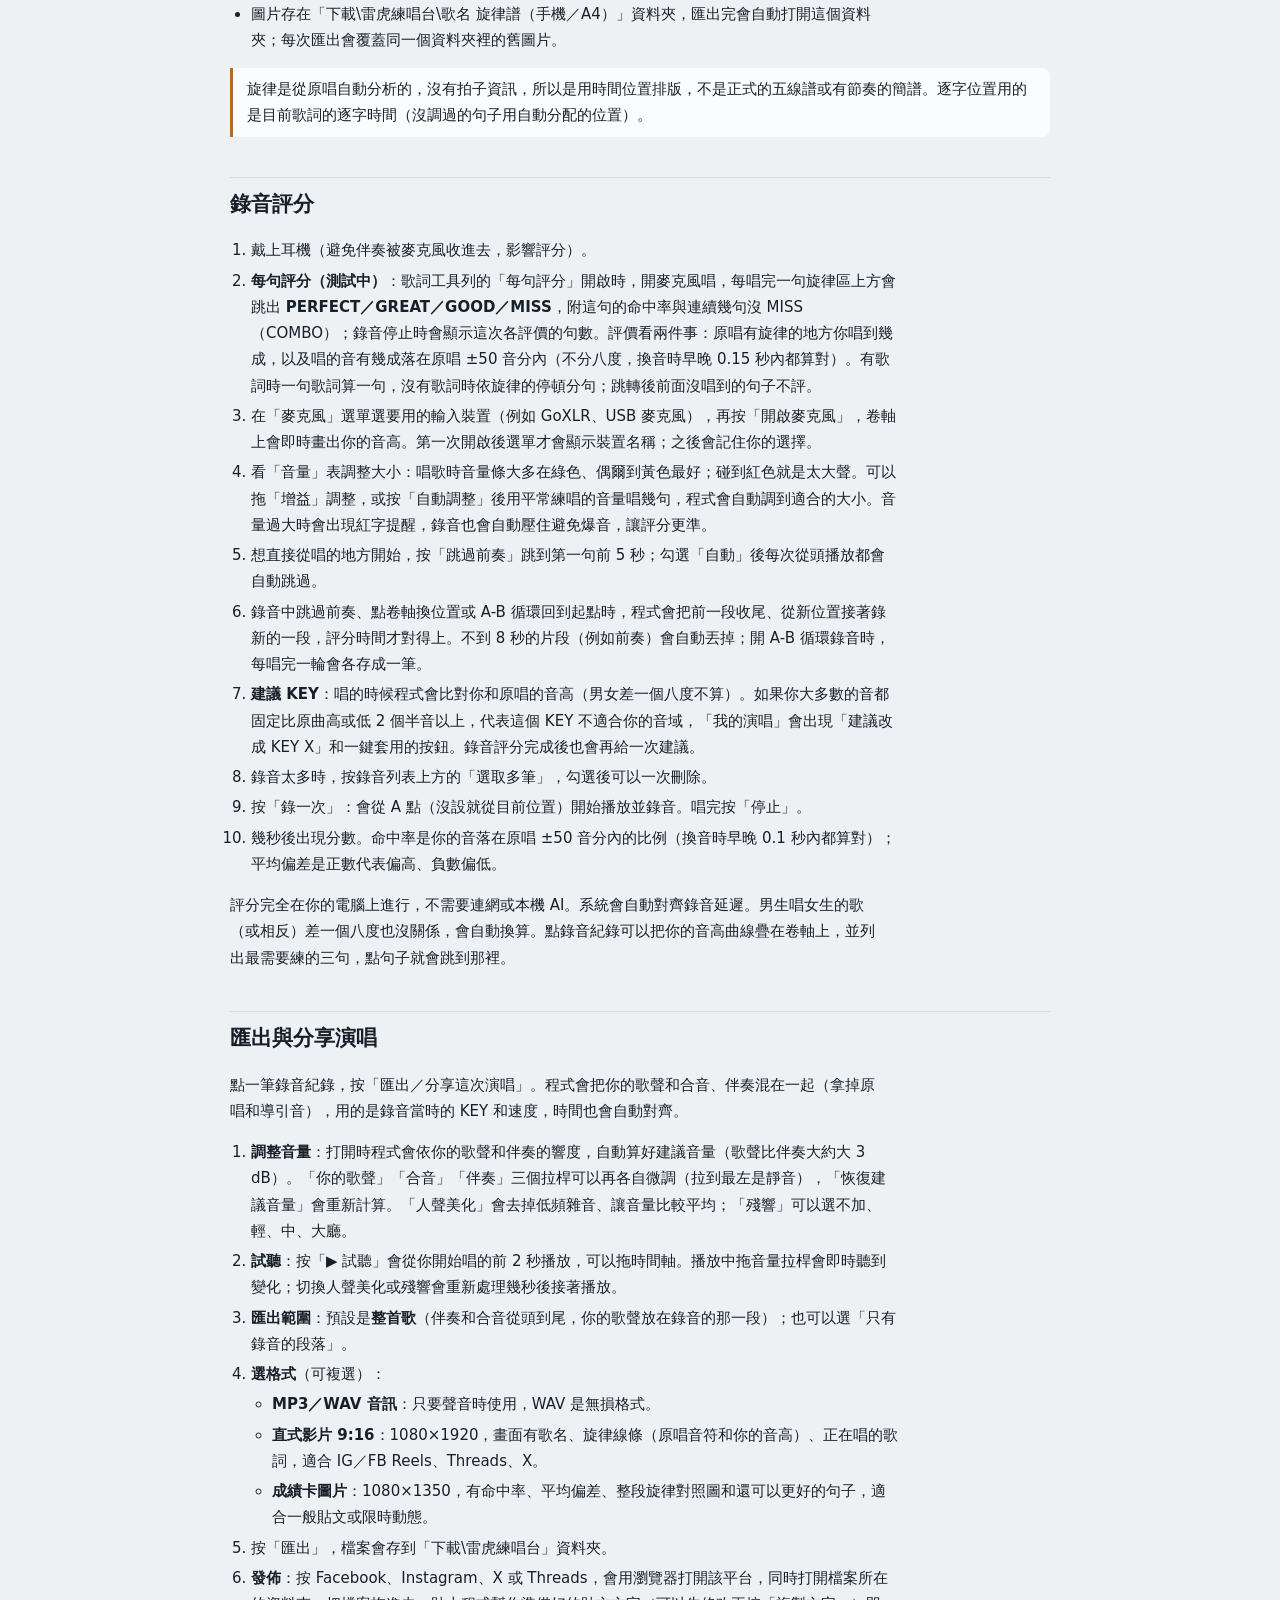
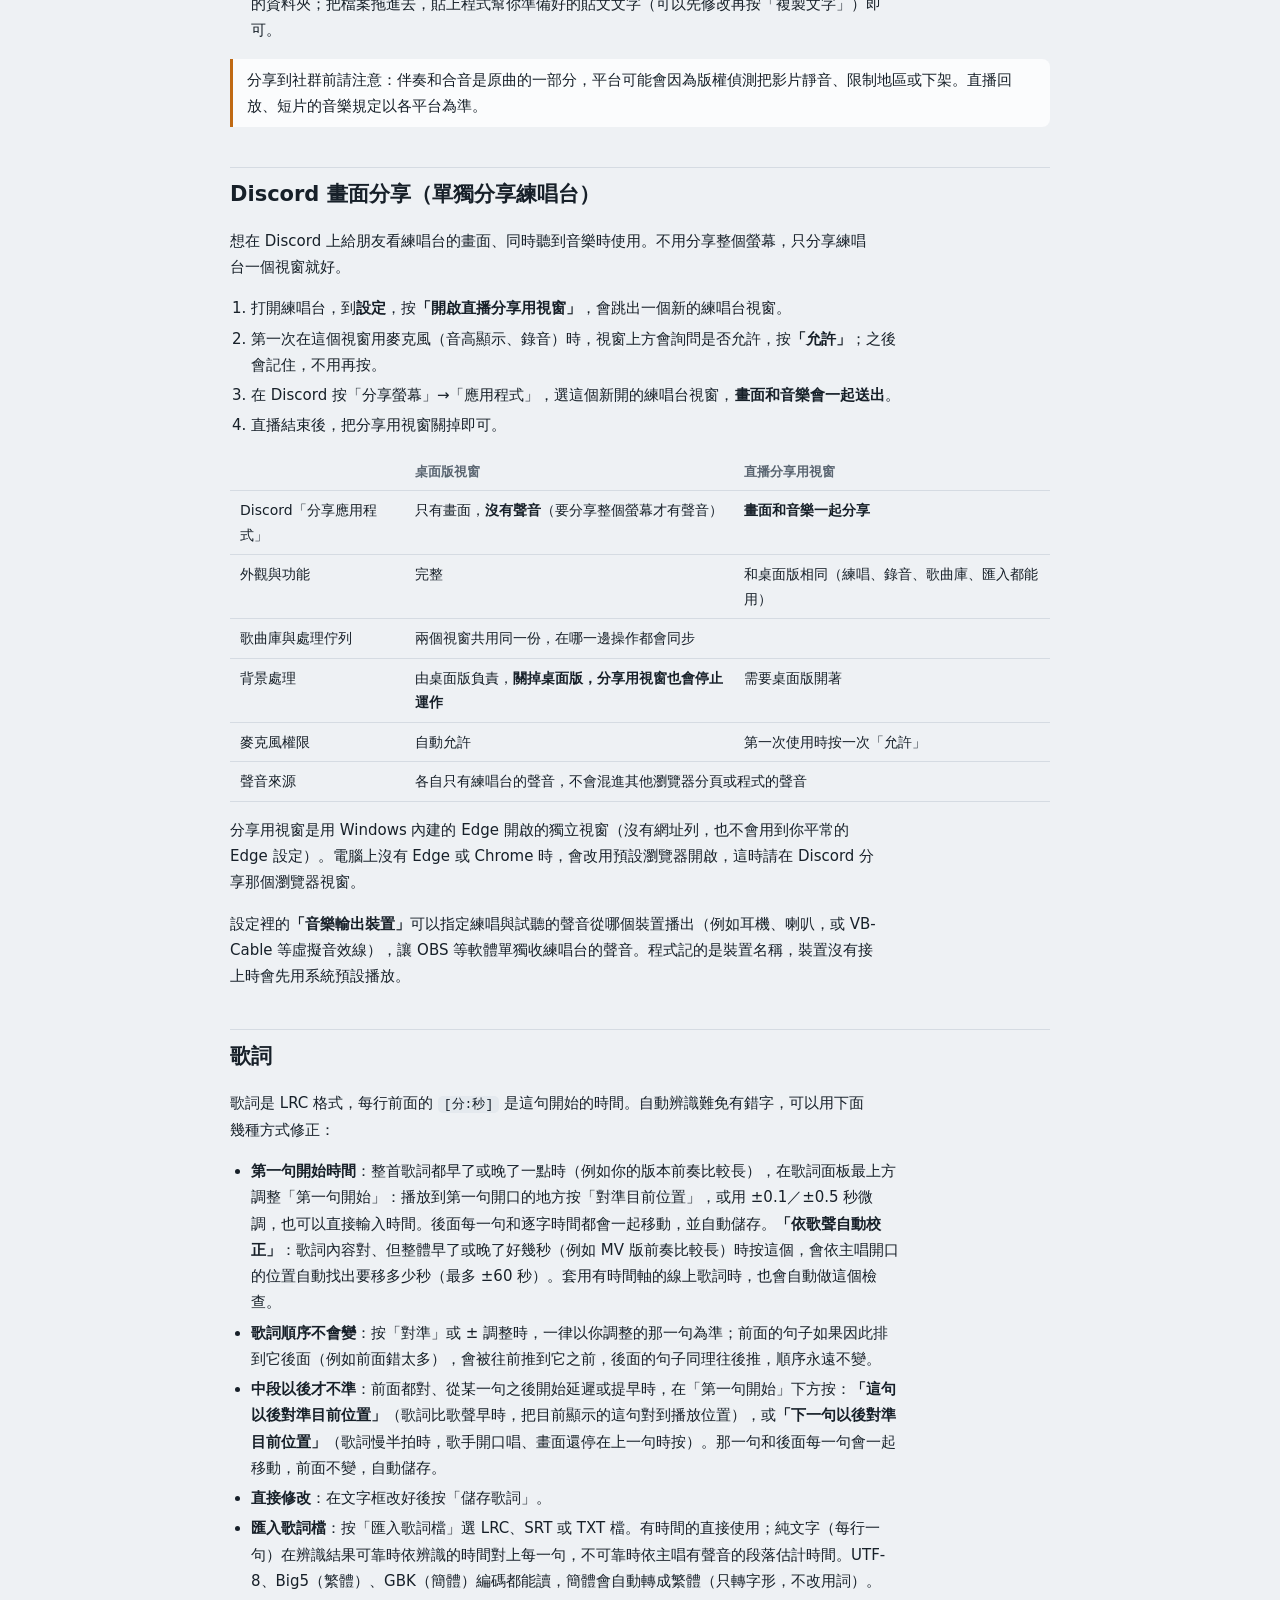
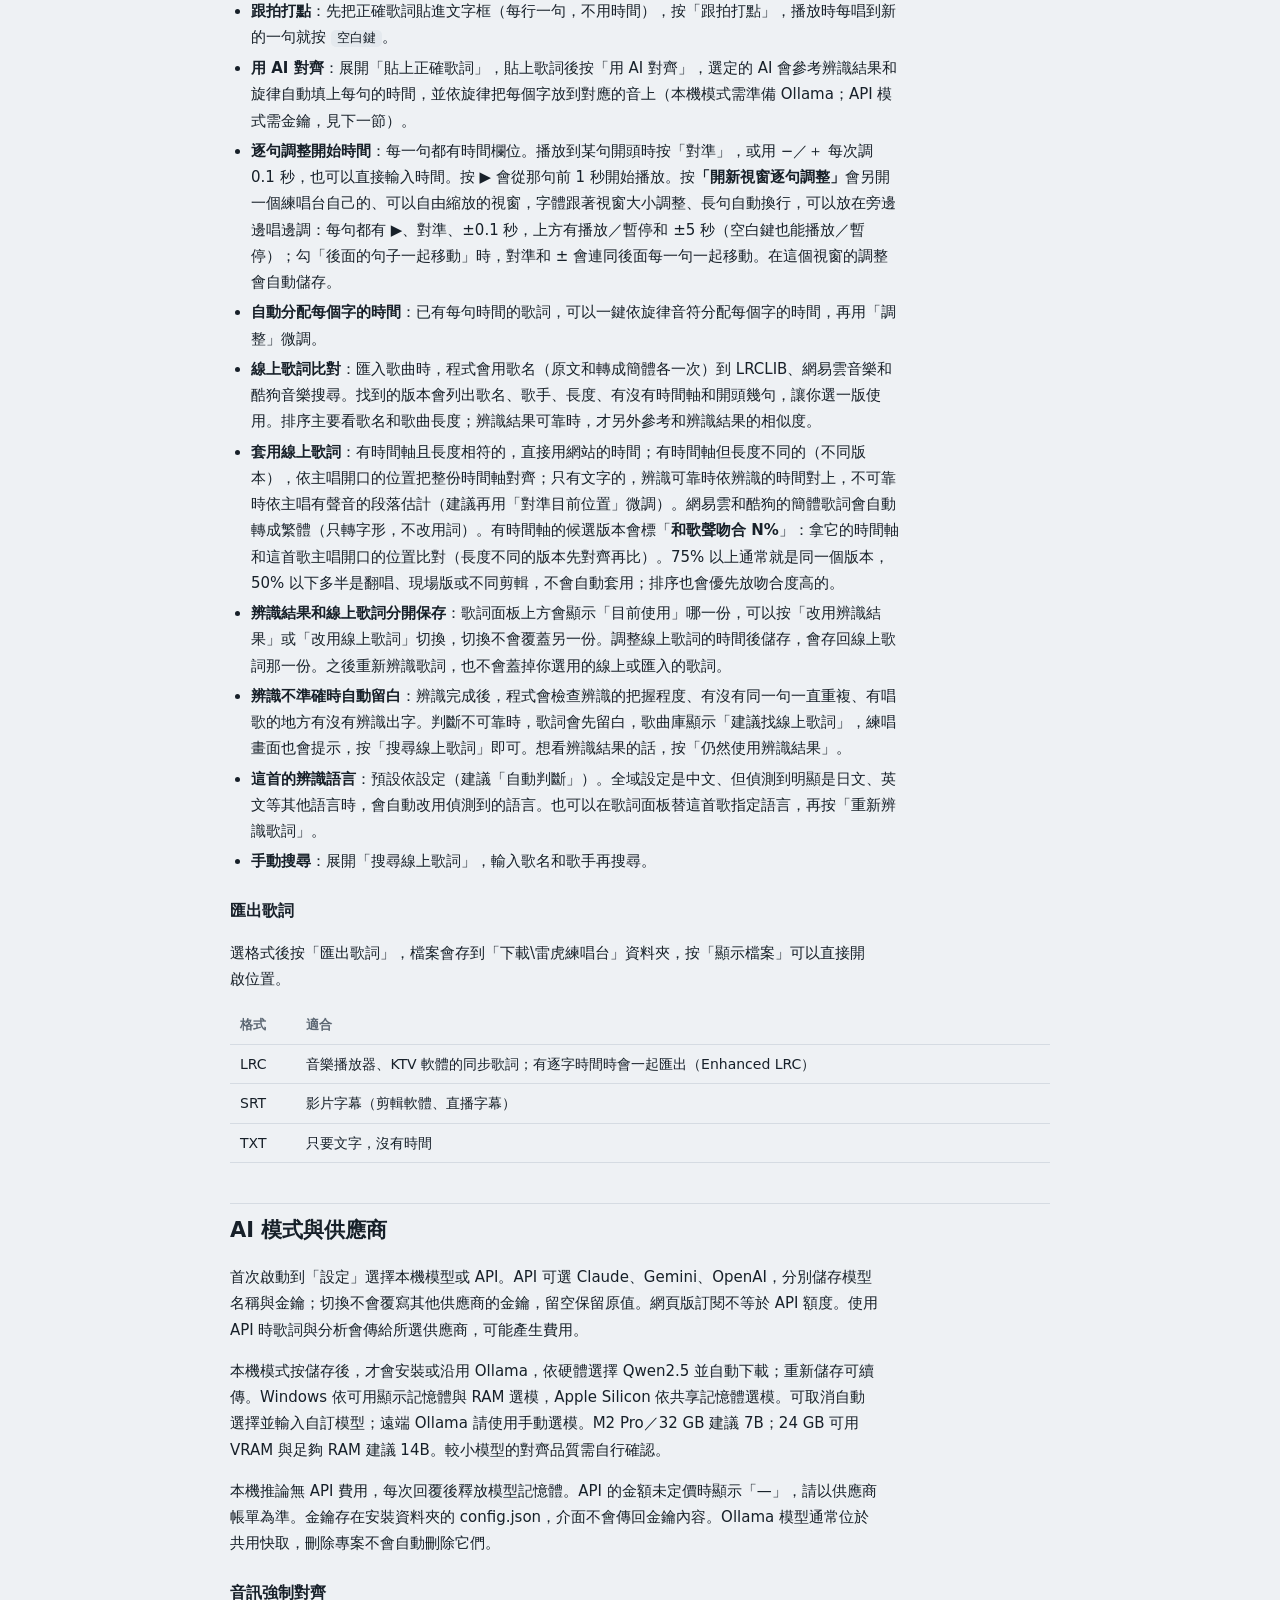
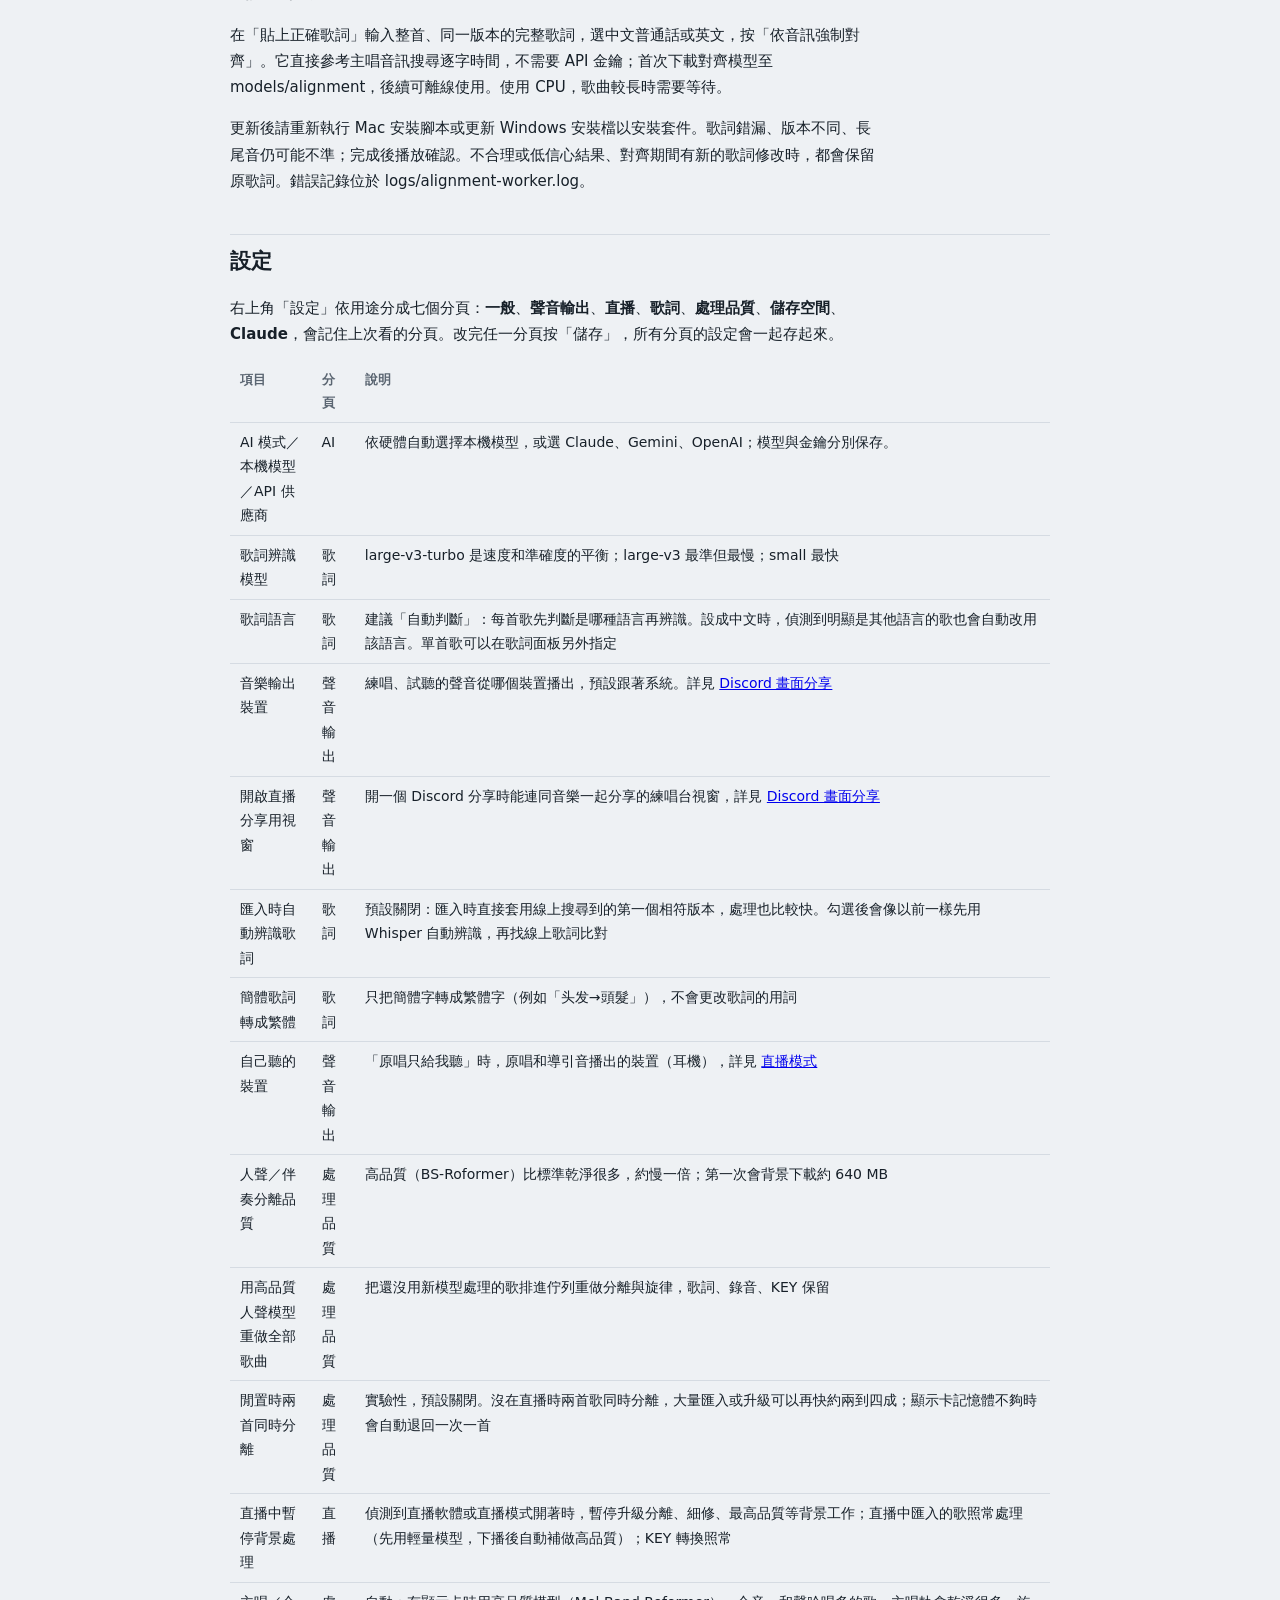
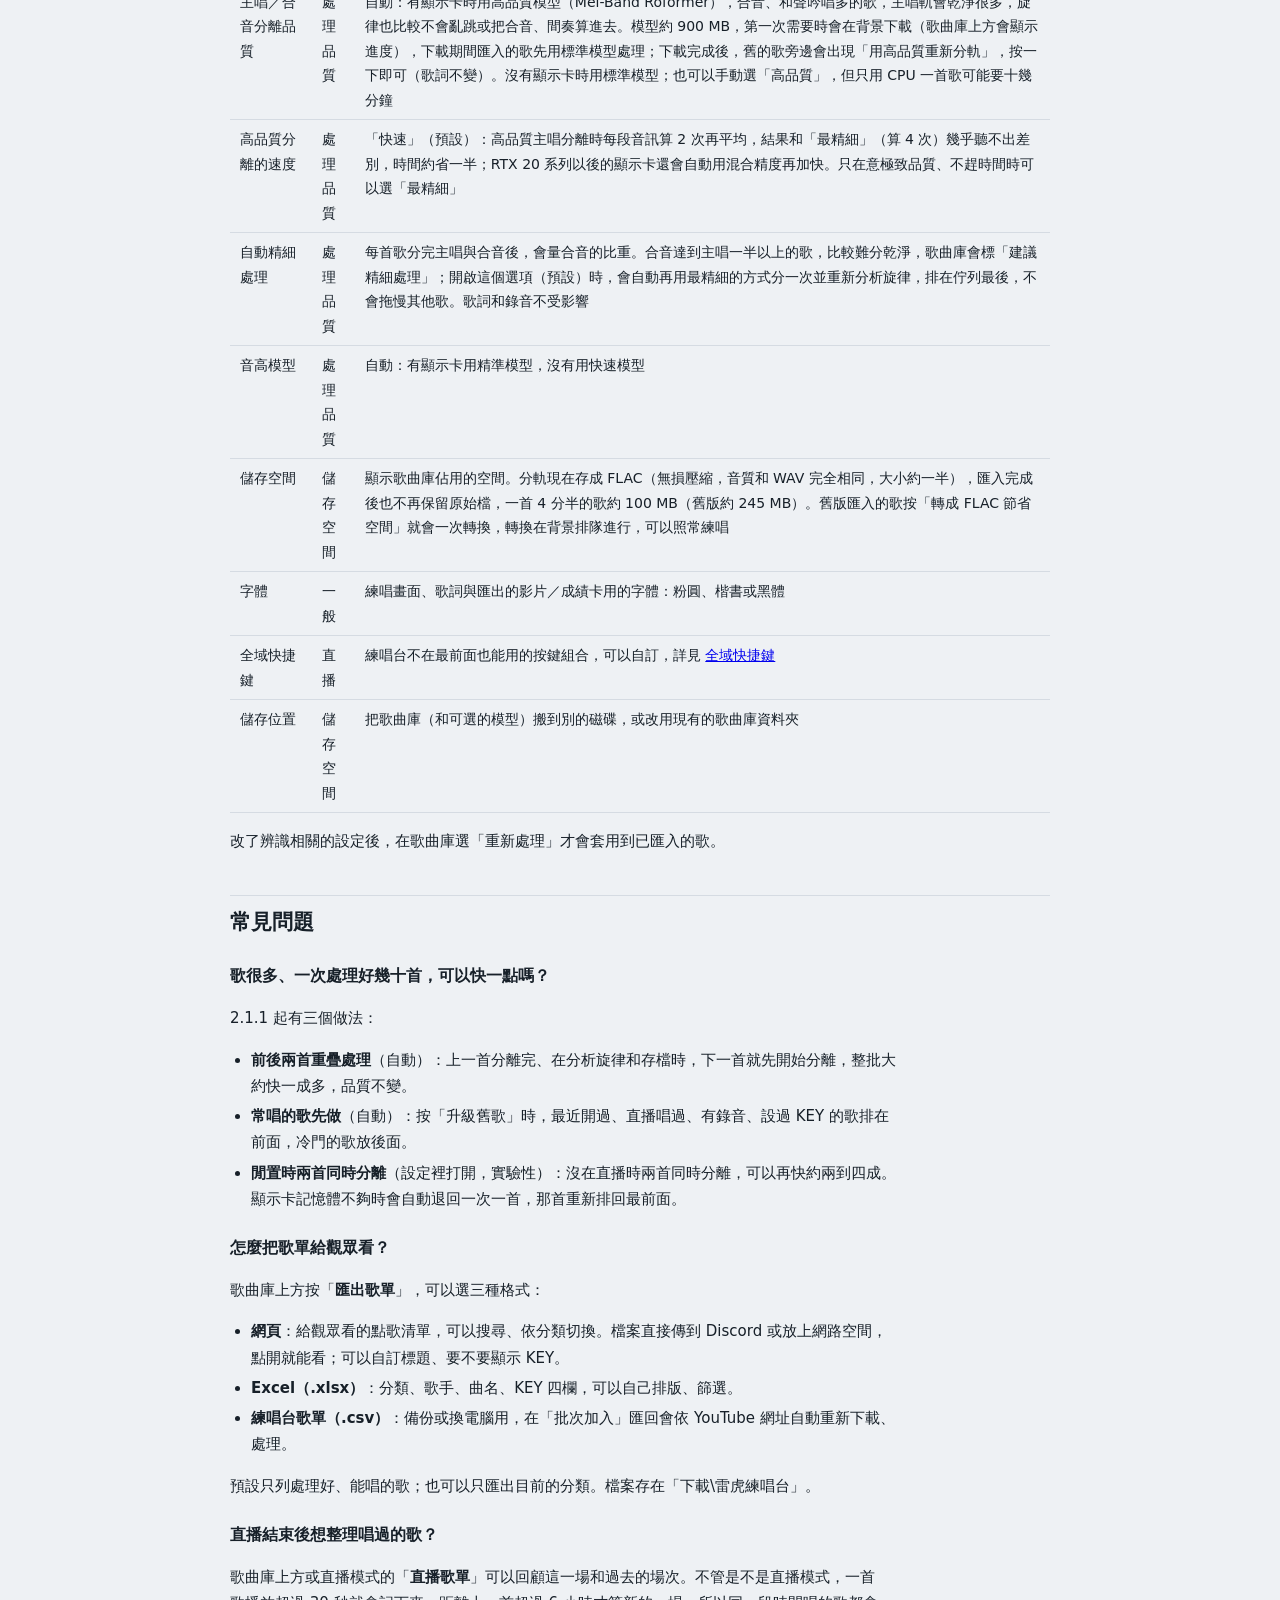
==== commit a61a6ab2: "Merge upstream 2.3.0 preserving AI choice and bidirectional song sync" ====
--- a/static/help.html
+++ b/static/help.html
@@ -3,7 +3,7 @@
 <head>
 <meta charset="utf-8">
 <meta name="viewport" content="width=device-width,initial-scale=1">
-<title>雷虎練唱台 2.1.1 使用說明</title>
+<title>雷虎練唱台 2.3.1 使用說明</title>
 <style>
 /* 和程式本體同一套色彩：冷色控台底、琥珀色是原唱旋律、藍色是你的聲音 */
 :root {
@@ -51,7 +51,7 @@
 <body>
 <div class="wrap">
   <div class="top"><a href="/" id="back">← 回到雷虎練唱台</a></div>
-  <h1>雷虎練唱台 <span class="ver">2.1.1</span></h1>
+  <h1>雷虎練唱台 <span class="ver">2.3.1</span></h1>
 
   <section id="copyright" class="note legal" aria-labelledby="copyright-h">
     <h2 id="copyright-h">版權與使用聲明</h2>
@@ -87,7 +87,7 @@
 
   <h2 id="install">安裝</h2>
   <ol>
-    <li>首次安裝請雙擊 <code>LeihuLiantai-windows-ai-choice-2.1.1-Setup.exe</code>；已安裝整合版可使用 <code>LeihuLiantai-windows-ai-choice-2.1.1-Update.exe</code> 更新程式。已經裝過舊版的，直接安裝新版即可，歌曲庫和設定會保留。整合版 1.6.9 起，本整合分支有新版本時畫面上方會出現「有新版 x.y.z，點這裡更新」，按兩次確認後會自動下載、核對檔案並安裝，裝好自動重新開啟（處理中的工作會中斷）。</li>
+    <li>首次安裝請雙擊 <code>LeihuLiantai-windows-ai-choice-2.3.1-Setup.exe</code>；已安裝整合版可使用 <code>LeihuLiantai-windows-ai-choice-2.3.1-Update.exe</code> 更新程式。已經裝過舊版的，直接安裝新版即可，歌曲庫和設定會保留。整合版 1.6.9 起，本整合分支有新版本時畫面上方會出現「有新版 x.y.z，點這裡更新」，按兩次確認後會自動下載、核對檔案並安裝，裝好自動重新開啟（處理中的工作會中斷）。</li>
     <li>如果出現藍色的「Windows 已保護您的電腦」，按「其他資訊」，再按「仍要執行」。這是因為安裝程式沒有付費的數位簽章，不是病毒警告。</li>
     <li>選安裝位置（預設即可，不需要系統管理員權限），按「安裝」。</li>
     <li>如果這台電腦裝過雷虎練唱台，會先詢問：
@@ -198,13 +198,13 @@
     <li><b>操作列</b>：播放／暫停、進度、KEY、原曲／卡拉OK、音量（只調歌曲，不影響導引音和麥克風）、歌詞即時調整（這句對準、下一句對準、±0.1 秒，可選「後面的句子一起移動」，自動儲存）。</li>
     <li><b>原唱只給我聽</b>：操作列的「原唱只給我聽」開啟後，原唱和導引音只從「自己聽的裝置」（你的耳機）播出，觀眾那邊（「音樂輸出裝置」）只有伴奏和合音。先到<b>設定</b>把兩個裝置選成不同的：只有一副耳機時，「音樂輸出裝置」可以選免費的虛擬音效線 VB-Cable，再讓 OBS 用「音訊輸入擷取」收 VB-Cable。注意 OBS 的「應用程式音訊擷取」會把練唱台兩路聲音都收進去，要改用裝置擷取。耳機沒接上或裝置沒設好時，原唱會先靜音，不會送給觀眾。音量標準化會以觀眾聽到的（沒有原唱）為準。</li>
     <li><b>歌詞待修</b>：直播中發現歌詞不準，按歌詞工具列或操作列的「歌詞待修」（Ctrl+Alt+F）先標起來，不用當場處理。歌曲庫會多一個「歌詞待修」分類，下播後一次處理；再按一次取消標記。</li>
-    <li><b>建議重新匯入歌詞</b>：歌曲重新分離（升級高品質、最高品質、細修、直播後補做）後，練唱台會比對目前歌詞和新的歌聲位置；對不太上時歌曲會標「⚑ 建議重新匯入歌詞」，也會出現在「歌詞待修」分類，打開歌曲時會提醒。重新搜尋線上歌詞、貼上或調整歌詞後，提醒自動消失。已經用高品質模型處理過的歌不會被重複處理。</li>
+    <li><b>建議重新匯入歌詞</b>：歌曲重新分離（升級高品質、最高品質、細修、直播後補做）後，練唱台會比對目前歌詞在重新分離前後和歌聲位置的吻合度；分離後明顯變差時歌曲會標「⚑ 建議重新匯入歌詞」，也會出現在「歌詞待修」分類，打開歌曲時會提醒。重新搜尋線上歌詞、貼上或調整歌詞後，提醒自動消失。已經用高品質模型處理過的歌不會被重複處理。</li>
     <li><b>搜尋線上歌詞</b>：操作列的「搜尋線上歌詞」會開一個對話框，和完整版面「歌詞」面板裡的搜尋一模一樣（LRCLIB、網易雲、酷狗），點一個版本就套用。</li>
     <li><b>前奏倒數</b>：第一句之前、或間奏 5 秒以上之後，下一句開口前 3 秒在歌詞上方顯示 3、2、1（完整版面也有）。</li>
-    <li><b>本場歌單</b>：直播模式下一首歌播放超過 30 秒就記下來，按「本場歌單」可以一鍵複製（含時間和 KEY）。距離上一首超過 6 小時會自動當成新的一場，也可以手動清空。</li>
+    <li><b>直播歌單</b>：一首歌播放超過 30 秒就記下來（不限直播模式），按「直播歌單」可以一鍵複製（含時間和 KEY）、產生 YouTube 章節、回顧過去的場次。距離上一首超過 6 小時會自動當成新的一場，也可以手動開始新的一場。</li>
     <li><b>直播歌詞的曲目資訊</b>：在「直播歌詞」設定的「曲目資訊」選位置，OBS 畫面角落會顯示「♪ 歌名 － 歌手 KEY +2」。改了設定要重新複製網址貼到 OBS。</li>
   </ul>
-  <h3>全域快捷鍵</h3>
+  <h3 id="hotkeys">全域快捷鍵</h3>
   <p>練唱台不在最前面（例如正在看 OBS 或聊天室）時也能用，Stream Deck 或巨集鍵盤可以直接綁。下面是預設組合；到<b>設定 → 全域快捷鍵</b>可以每一個都改成自己要的組合：點按鍵欄位後直接按下新的組合（要加 Ctrl、Alt、Shift 或 Win；F13～F24 可以單獨使用，適合 Stream Deck），Esc 取消，「預設」改回原本的、「清除」不使用。改完馬上生效，不用重開；同一個組合不能給兩個功能。被其他程式佔用的組合會在設定裡標「被其他程式佔用」。只控制桌面版視窗。</p>
   <table>
     <tr><th>按鍵</th><th>功能</th></tr>
@@ -216,6 +216,7 @@
     <tr><td>Ctrl＋Alt＋N</td><td>待唱清單的下一首</td></tr>
     <tr><td>Ctrl＋Alt＋PageUp／PageDown</td><td>KEY 升／降一個半音</td></tr>
     <tr><td>Ctrl＋Alt＋F</td><td>標記／取消「歌詞待修」</td></tr>
+    <tr><td>Ctrl＋Alt＋P</td><td>處理佇列全部暫停／繼續</td></tr>
   </table>
 
   <h2 id="sheet">旋律譜圖片</h2>
@@ -319,28 +320,66 @@
   <p>更新後請重新執行 Mac 安裝腳本或更新 Windows 安裝檔以安裝套件。歌詞錯漏、版本不同、長尾音仍可能不準；完成後播放確認。不合理或低信心結果、對齊期間有新的歌詞修改時，都會保留原歌詞。錯誤記錄位於 logs/alignment-worker.log。</p>
 
   <h2 id="settings">設定</h2>
+  <p>右上角「設定」依用途分成七個分頁：<b>一般</b>、<b>聲音輸出</b>、<b>直播</b>、<b>歌詞</b>、<b>處理品質</b>、<b>儲存空間</b>、<b>Claude</b>，會記住上次看的分頁。改完任一分頁按「儲存」，所有分頁的設定會一起存起來。</p>
   <div class="tw"><table>
-    <tr><th>項目</th><th>說明</th></tr>
-    <tr><td>本機 AI 模型</td><td>依硬體自動選擇，也可在設定指定其他模型。</td></tr>
-    <tr><td>歌詞辨識模型</td><td>large-v3-turbo 是速度和準確度的平衡；large-v3 最準但最慢；small 最快</td></tr>
-    <tr><td>歌詞語言</td><td>建議「自動判斷」：每首歌先判斷是哪種語言再辨識。設成中文時，偵測到明顯是其他語言的歌也會自動改用該語言。單首歌可以在歌詞面板另外指定</td></tr>
-    <tr><td>音樂輸出裝置</td><td>練唱、試聽的聲音從哪個裝置播出，預設跟著系統。詳見 <a href="#screenshare">Discord 畫面分享</a></td></tr>
-    <tr><td>開啟直播分享用視窗</td><td>開一個 Discord 分享時能連同音樂一起分享的練唱台視窗，詳見 <a href="#screenshare">Discord 畫面分享</a></td></tr>
-    <tr><td>匯入時自動辨識歌詞</td><td>預設關閉：匯入時直接套用線上搜尋到的第一個相符版本，處理也比較快。勾選後會像以前一樣先用 Whisper 自動辨識，再找線上歌詞比對</td></tr>
-    <tr><td>簡體歌詞轉成繁體</td><td>只把簡體字轉成繁體字（例如「头发→頭髮」），不會更改歌詞的用詞</td></tr>
-    <tr><td>自己聽的裝置</td><td>「原唱只給我聽」時，原唱和導引音播出的裝置（耳機），詳見 <a href="#live">直播模式</a></td></tr>
-    <tr><td>人聲／伴奏分離品質</td><td>高品質（BS-Roformer）比標準乾淨很多，約慢一倍；第一次會背景下載約 640 MB</td></tr>
-    <tr><td>用高品質人聲模型重做全部歌曲</td><td>把還沒用新模型處理的歌排進佇列重做分離與旋律，歌詞、錄音、KEY 保留</td></tr>
-    <tr><td>直播中暫停背景處理</td><td>偵測到直播軟體或直播模式開著時，暫停升級分離、細修、最高品質等背景工作；直播中匯入的歌照常處理（先用輕量模型，下播後自動補做高品質）；KEY 轉換照常</td></tr>
-    <tr><td>主唱／合音分離品質</td><td>自動：有顯示卡時用高品質模型（Mel-Band Roformer），合音、和聲吟唱多的歌，主唱軌會乾淨很多，旋律也比較不會亂跳或把合音、間奏算進去。模型約 900 MB，第一次需要時會在背景下載（歌曲庫上方會顯示進度），下載期間匯入的歌先用標準模型處理；下載完成後，舊的歌旁邊會出現「用高品質重新分軌」，按一下即可（歌詞不變）。沒有顯示卡時用標準模型；也可以手動選「高品質」，但只用 CPU 一首歌可能要十幾分鐘</td></tr>
-    <tr><td>高品質分離的速度</td><td>「快速」（預設）：高品質主唱分離時每段音訊算 2 次再平均，結果和「最精細」（算 4 次）幾乎聽不出差別，時間約省一半；RTX 20 系列以後的顯示卡還會自動用混合精度再加快。只在意極致品質、不趕時間時可以選「最精細」</td></tr>
-    <tr><td>自動精細處理</td><td>每首歌分完主唱與合音後，會量合音的比重。合音達到主唱一半以上的歌，比較難分乾淨，歌曲庫會標「建議精細處理」；開啟這個選項（預設）時，會自動再用最精細的方式分一次並重新分析旋律，排在佇列最後，不會拖慢其他歌。歌詞和錄音不受影響</td></tr>
-    <tr><td>音高模型</td><td>自動：有顯示卡用精準模型，沒有用快速模型</td></tr>
-    <tr><td>儲存空間</td><td>顯示歌曲庫佔用的空間。分軌現在存成 FLAC（無損壓縮，音質和 WAV 完全相同，大小約一半），匯入完成後也不再保留原始檔，一首 4 分半的歌約 100 MB（舊版約 245 MB）。舊版匯入的歌按「轉成 FLAC 節省空間」就會一次轉換，轉換在背景排隊進行，可以照常練唱</td></tr>
+    <tr><th>項目</th><th>分頁</th><th>說明</th></tr>
+    <tr><td>AI 模式／本機模型／API 供應商</td><td>AI</td><td>依硬體自動選擇本機模型，或選 Claude、Gemini、OpenAI；模型與金鑰分別保存。</td></tr>
+    <tr><td>歌詞辨識模型</td><td>歌詞</td><td>large-v3-turbo 是速度和準確度的平衡；large-v3 最準但最慢；small 最快</td></tr>
+    <tr><td>歌詞語言</td><td>歌詞</td><td>建議「自動判斷」：每首歌先判斷是哪種語言再辨識。設成中文時，偵測到明顯是其他語言的歌也會自動改用該語言。單首歌可以在歌詞面板另外指定</td></tr>
+    <tr><td>音樂輸出裝置</td><td>聲音輸出</td><td>練唱、試聽的聲音從哪個裝置播出，預設跟著系統。詳見 <a href="#screenshare">Discord 畫面分享</a></td></tr>
+    <tr><td>開啟直播分享用視窗</td><td>聲音輸出</td><td>開一個 Discord 分享時能連同音樂一起分享的練唱台視窗，詳見 <a href="#screenshare">Discord 畫面分享</a></td></tr>
+    <tr><td>匯入時自動辨識歌詞</td><td>歌詞</td><td>預設關閉：匯入時直接套用線上搜尋到的第一個相符版本，處理也比較快。勾選後會像以前一樣先用 Whisper 自動辨識，再找線上歌詞比對</td></tr>
+    <tr><td>簡體歌詞轉成繁體</td><td>歌詞</td><td>只把簡體字轉成繁體字（例如「头发→頭髮」），不會更改歌詞的用詞</td></tr>
+    <tr><td>自己聽的裝置</td><td>聲音輸出</td><td>「原唱只給我聽」時，原唱和導引音播出的裝置（耳機），詳見 <a href="#live">直播模式</a></td></tr>
+    <tr><td>人聲／伴奏分離品質</td><td>處理品質</td><td>高品質（BS-Roformer）比標準乾淨很多，約慢一倍；第一次會背景下載約 640 MB</td></tr>
+    <tr><td>用高品質人聲模型重做全部歌曲</td><td>處理品質</td><td>把還沒用新模型處理的歌排進佇列重做分離與旋律，歌詞、錄音、KEY 保留</td></tr>
+    <tr><td>閒置時兩首同時分離</td><td>處理品質</td><td>實驗性，預設關閉。沒在直播時兩首歌同時分離，大量匯入或升級可以再快約兩到四成；顯示卡記憶體不夠時會自動退回一次一首</td></tr>
+    <tr><td>直播中暫停背景處理</td><td>直播</td><td>偵測到直播軟體或直播模式開著時，暫停升級分離、細修、最高品質等背景工作；直播中匯入的歌照常處理（先用輕量模型，下播後自動補做高品質）；KEY 轉換照常</td></tr>
+    <tr><td>主唱／合音分離品質</td><td>處理品質</td><td>自動：有顯示卡時用高品質模型（Mel-Band Roformer），合音、和聲吟唱多的歌，主唱軌會乾淨很多，旋律也比較不會亂跳或把合音、間奏算進去。模型約 900 MB，第一次需要時會在背景下載（歌曲庫上方會顯示進度），下載期間匯入的歌先用標準模型處理；下載完成後，舊的歌旁邊會出現「用高品質重新分軌」，按一下即可（歌詞不變）。沒有顯示卡時用標準模型；也可以手動選「高品質」，但只用 CPU 一首歌可能要十幾分鐘</td></tr>
+    <tr><td>高品質分離的速度</td><td>處理品質</td><td>「快速」（預設）：高品質主唱分離時每段音訊算 2 次再平均，結果和「最精細」（算 4 次）幾乎聽不出差別，時間約省一半；RTX 20 系列以後的顯示卡還會自動用混合精度再加快。只在意極致品質、不趕時間時可以選「最精細」</td></tr>
+    <tr><td>自動精細處理</td><td>處理品質</td><td>每首歌分完主唱與合音後，會量合音的比重。合音達到主唱一半以上的歌，比較難分乾淨，歌曲庫會標「建議精細處理」；開啟這個選項（預設）時，會自動再用最精細的方式分一次並重新分析旋律，排在佇列最後，不會拖慢其他歌。歌詞和錄音不受影響</td></tr>
+    <tr><td>音高模型</td><td>處理品質</td><td>自動：有顯示卡用精準模型，沒有用快速模型</td></tr>
+    <tr><td>儲存空間</td><td>儲存空間</td><td>顯示歌曲庫佔用的空間。分軌現在存成 FLAC（無損壓縮，音質和 WAV 完全相同，大小約一半），匯入完成後也不再保留原始檔，一首 4 分半的歌約 100 MB（舊版約 245 MB）。舊版匯入的歌按「轉成 FLAC 節省空間」就會一次轉換，轉換在背景排隊進行，可以照常練唱</td></tr>
+      <tr><td>字體</td><td>一般</td><td>練唱畫面、歌詞與匯出的影片／成績卡用的字體：粉圓、楷書或黑體</td></tr>
+    <tr><td>全域快捷鍵</td><td>直播</td><td>練唱台不在最前面也能用的按鍵組合，可以自訂，詳見 <a href="#hotkeys">全域快捷鍵</a></td></tr>
+    <tr><td>儲存位置</td><td>儲存空間</td><td>把歌曲庫（和可選的模型）搬到別的磁碟，或改用現有的歌曲庫資料夾</td></tr>
   </table></div>
   <p>改了辨識相關的設定後，在歌曲庫選「重新處理」才會套用到已匯入的歌。</p>
 
   <h2 id="faq">常見問題</h2>
+  <h3>歌很多、一次處理好幾十首，可以快一點嗎？</h3>
+  <p>2.1.1 起有三個做法：</p>
+  <ul>
+    <li><b>前後兩首重疊處理</b>（自動）：上一首分離完、在分析旋律和存檔時，下一首就先開始分離，整批大約快一成多，品質不變。</li>
+    <li><b>常唱的歌先做</b>（自動）：按「升級舊歌」時，最近開過、直播唱過、有錄音、設過 KEY 的歌排在前面，冷門的歌放後面。</li>
+    <li><b>閒置時兩首同時分離</b>（設定裡打開，實驗性）：沒在直播時兩首同時分離，可以再快約兩到四成。顯示卡記憶體不夠時會自動退回一次一首，那首重新排回最前面。</li>
+  </ul>
+  <h3>怎麼把歌單給觀眾看？</h3>
+  <p>歌曲庫上方按「<b>匯出歌單</b>」，可以選三種格式：</p>
+  <ul>
+    <li><b>網頁</b>：給觀眾看的點歌清單，可以搜尋、依分類切換。檔案直接傳到 Discord 或放上網路空間，點開就能看；可以自訂標題、要不要顯示 KEY。</li>
+    <li><b>Excel（.xlsx）</b>：分類、歌手、曲名、KEY 四欄，可以自己排版、篩選。</li>
+    <li><b>練唱台歌單（.csv）</b>：備份或換電腦用，在「批次加入」匯回會依 YouTube 網址自動重新下載、處理。</li>
+  </ul>
+  <p>預設只列處理好、能唱的歌；也可以只匯出目前的分類。檔案存在「下載\雷虎練唱台」。</p>
+  <h3>直播結束後想整理唱過的歌？</h3>
+  <p>歌曲庫上方或直播模式的「<b>直播歌單</b>」可以回顧這一場和過去的場次。不管是不是直播模式，一首歌播放超過 30 秒就會記下來；距離上一首超過 6 小時才算新的一場，所以同一段時間唱的歌都會在同一場。「顯示方式」選「<b>YouTube 章節時間戳</b>」，把開台時間改成影片開始的時間，就會產生可以直接貼到 YouTube 影片說明的章節（00:00 開場、每首歌開始的時間）。也可以存成文字檔，或匯出 Excel（時間、直播時間、曲名、歌手、KEY）。按「開始新的一場」時，上一場會保存起來。不想留的歌可以勾選後按「刪除勾選的歌」，整場不要的話按「刪除這一場」。</p>
+  <h3>硬碟空間不夠、或要換電腦？</h3>
+  <p>設定裡的「<b>儲存位置</b>」可以把歌曲庫（和可選的 AI 模型）搬到別的磁碟：</p>
+  <ul>
+    <li>選好新位置後，練唱台會先<b>複製</b>過去、逐一核對檔案大小，全部正確才改用新位置；中途失敗或按停止，會繼續用原本的位置。</li>
+    <li>舊的那份會留著。確認新位置一切正常後，再到設定裡按「刪除舊位置」釋放空間。</li>
+    <li>搬移期間處理佇列會暫停，暫時不能操作歌曲，搬完自動恢復。</li>
+    <li><b>換電腦或用外接硬碟</b>：把搬移後的資料夾（裡面有 library、models）整個複製到新電腦或接上外接硬碟，在練唱台的搬移視窗選那個資料夾，按「<b>改用這裡現有的歌曲庫</b>」就能直接使用，不用重新處理。也可以用「匯出歌單 → 練唱台歌單」，到新電腦批次加入重新下載。</li>
+  </ul>
+  <h3>搜尋找不到歌？</h3>
+  <p>搜尋框左邊可以選搜尋範圍：「<b>搜歌名、歌手</b>」（預設，最準）、「<b>搜歌詞</b>」（只記得一句歌詞時用，結果會顯示符合的那句）、「<b>全部都搜</b>」（歌名歌手符合的排前面，只有歌詞裡有的放在後面另外標出）。繁體、簡體互相找得到，空格和標點可以不打；打錯字或少打字時會列出歌名相近的歌。搜尋會找全部分類，目前分類的歌排在前面。</p>
+  <h3>想先處理某一首歌？</h3>
+  <p>還沒處理好的歌（旋律未完成、還沒下載）在歌曲庫會有「<b>優先處理</b>」按鈕；已經處理好、但想先升級成高品質分離的歌，用「重新處理… → 優先處理」。按了之後這首會排到處理佇列最前面，下一首就處理它。處理清單裡排隊中的歌也可以按「⤒」直接移到最前面。</p>
+  <h3>處理到一半要開台怎麼辦？</h3>
+  <p>按處理清單上方的「<b>全部暫停</b>」（或 Ctrl+Alt+P）：處理中的那首會在下一個進度點停下、讓出顯示卡，排隊中的歌都先不開始，重開程式後也維持暫停。錄音評分、KEY 轉換照常。下播後按「繼續處理」，做到一半的那首會從頭重做。就算沒按，偵測到 OBS、VTube Studio 時背景工作也會自動停下（見下一題）。</p>
+  <h3>練唱台閒著的時候會不會佔顯示卡記憶體？</h3>
+  <p>2.1.1 起不會。人聲分離、旋律分析、歌詞辨識這些要用顯示卡的工作，改在另外的「顯示卡處理程式」裡做，練唱台本身（介面、播放、KEY 轉換）完全不載入顯示卡的運算環境。處理完 30 秒沒有新工作，處理程式就會自己結束，顯示卡記憶體全部還給系統；在工作管理員裡會看到「專用 GPU 記憶體」回到開練唱台之前的水準。按「停止」或「全部暫停」時，處理程式會立刻結束。直播中處理程式會用較低的優先順序執行，KEY 轉換也只用一半的 CPU 核心。</p>
   <h3>直播中背景處理會不會影響直播？</h3>
   <p>不會。預設開啟「<b>直播中暫停背景處理</b>」（設定裡可以關）：偵測到 OBS、Streamlabs、XSplit、vMix 或 VTube Studio 在跑，或練唱台的直播模式開著時：</p>
   <ul>
@@ -389,6 +428,47 @@
   <p>Windows 設定 → 應用程式 → 找到「雷虎練唱台」→ 解除安裝。過程中會問你要不要保留歌曲庫；選「否」就只移除程式，歌曲和錄音會留下來。</p>
 
   <h2 id="changes">版本紀錄</h2>
+  <h3>2.3.1（整合版，上游 2.3.0）</h3>
+  <p>合併上游 2.3.0，保留雙向點歌同步、多家 AI、強制對齊與播放清單匯入。設定改為七個分頁，各 AI 模式與供應商統一放在 AI 分頁。</p>
+  <h3>2.3.0</h3>
+  <p><b>功能新增</b></p>
+  <ul>
+    <li>匯出歌單：給觀眾看的網頁（可搜尋、依分類切換）、Excel，或可以在「批次加入」匯回的練唱台歌單（.csv）</li>
+    <li>直播歌單回顧：可以看過去的場次、產生 YouTube 章節時間戳（自訂開台時間）、存成文字檔或匯出 Excel；可以勾選刪除歌曲或刪除整場</li>
+    <li>歌曲庫搬移：把歌曲庫（和可選的 AI 模型）搬到別的磁碟，複製核對後才切換，舊位置確認後再刪；也能直接改用現有的歌曲庫資料夾（換電腦、外接硬碟）</li>
+  </ul>
+  <p><b>功能修改</b></p>
+  <ul>
+    <li>直播歌單不限直播模式：同一段時間播放的歌都會記錄，歌曲庫上方也能打開</li>
+    <li>設定分成七個分頁（一般、聲音輸出、直播、歌詞、處理品質、儲存空間、Claude），視窗固定高度</li>
+  </ul>
+  <h3>2.2.1</h3>
+  <p><b>功能新增</b></p>
+  <ul>
+    <li>歌曲搜尋可以選範圍：「搜歌名、歌手」（預設）、「搜歌詞」（結果顯示符合的那句歌詞）、「全部都搜」</li>
+  </ul>
+  <p><b>功能修改</b></p>
+  <ul>
+    <li>搜尋結果依符合程度排序：歌名完全一樣的排第一，只有歌詞裡有的另外標出放在後面</li>
+    <li>搜尋會找全部分類，不會因為停在別的分類而找不到；目前分類的歌排在前面</li>
+    <li>直播模式的搜尋也會列出歌名相近的歌（打錯字、少打字也找得到）；空格、標點可以不打</li>
+  </ul>
+  <h3>2.2.0</h3>
+  <p><b>功能新增</b></p>
+  <ul>
+    <li>顯示卡處理程式：人聲分離、旋律分析、歌詞辨識改在另外的程式裡做，處理完 30 秒沒有新工作就自動結束，顯示卡記憶體全部還給系統；練唱台閒著時不再佔顯示卡</li>
+    <li>全部暫停（Ctrl+Alt+P）：處理到一半要開台時，一鍵讓出顯示卡，重開程式後仍維持暫停</li>
+    <li>優先處理：歌曲庫可以把某一首排到處理佇列最前面；處理清單也能一鍵移到最前面</li>
+    <li>大量處理加速：前後兩首重疊處理、升級舊歌時常唱的歌先做；設定裡可開「閒置時兩首同時分離」（實驗性）</li>
+  </ul>
+  <p><b>功能修改</b></p>
+  <ul>
+    <li>修正高品質人聲模型下載失敗（備用網址寫錯，會在兩個來源之間來回切換後出錯），並多一個下載來源</li>
+    <li>修正「建議重新匯入歌詞」標太多：只在重新分離後吻合度明顯變差時才標，舊的誤判會自動清掉</li>
+    <li>升級舊歌會補做中途被打斷、旋律沒分析完的歌</li>
+    <li>直播中顯示卡處理程式用較低優先順序，KEY 轉換只用一半 CPU 核心</li>
+    <li>處理卡住時會自動偵測並改用備援方式完成；按停止、全部暫停會立刻生效</li>
+  </ul>
   <h3>2.1.1（整合版，上游 2.1.0）</h3>
   <p>合併上游 2.1.0，保留雙向點歌同步、永久配對、各 AI 供應商、播放清單批次匯入與音訊強制對齊。原唱監聽及直播背景讓位設定與 AI 設定一起保存。</p>
   <h3>2.1.0</h3>
@@ -708,7 +788,7 @@
     <li>初版：AI 分離主唱／合音／伴奏、旋律分析、歌詞辨識與台灣繁體轉換、升降 KEY 與變速、A–B 循環、麥克風即時音高與錄音評分、YouTube 匯入、本機 AI 歌詞對齊與練習建議、用量與費用顯示、歌詞匯出（LRC／SRT／TXT）、顯示卡加速、桌面程式與安裝程式</li>
   </ul>
 
-  <p class="lede" style="margin-top:40px">雷虎練唱台 2.1.1</p>
+  <p class="lede" style="margin-top:40px">雷虎練唱台 2.3.1</p>
 </div>
 <script>
   // 直接用瀏覽器開啟這份說明時，隱藏「回到程式」的連結
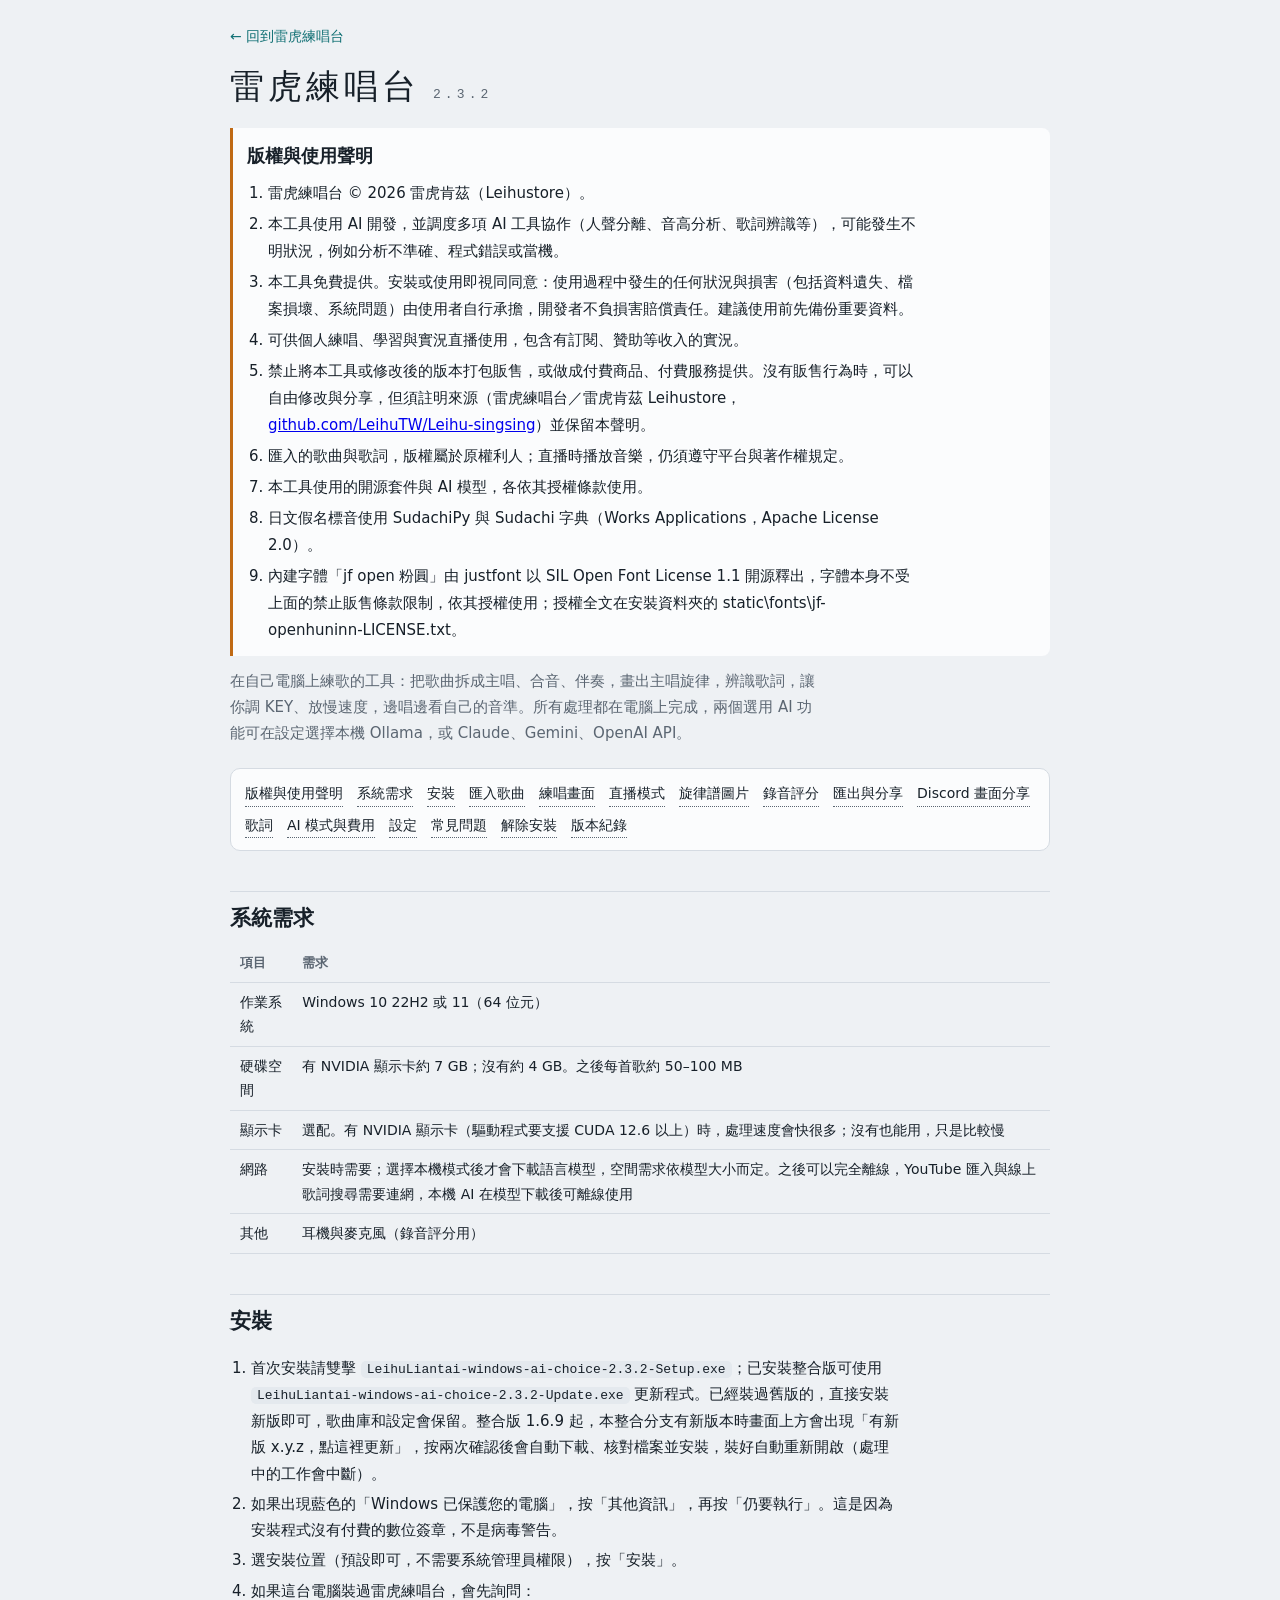
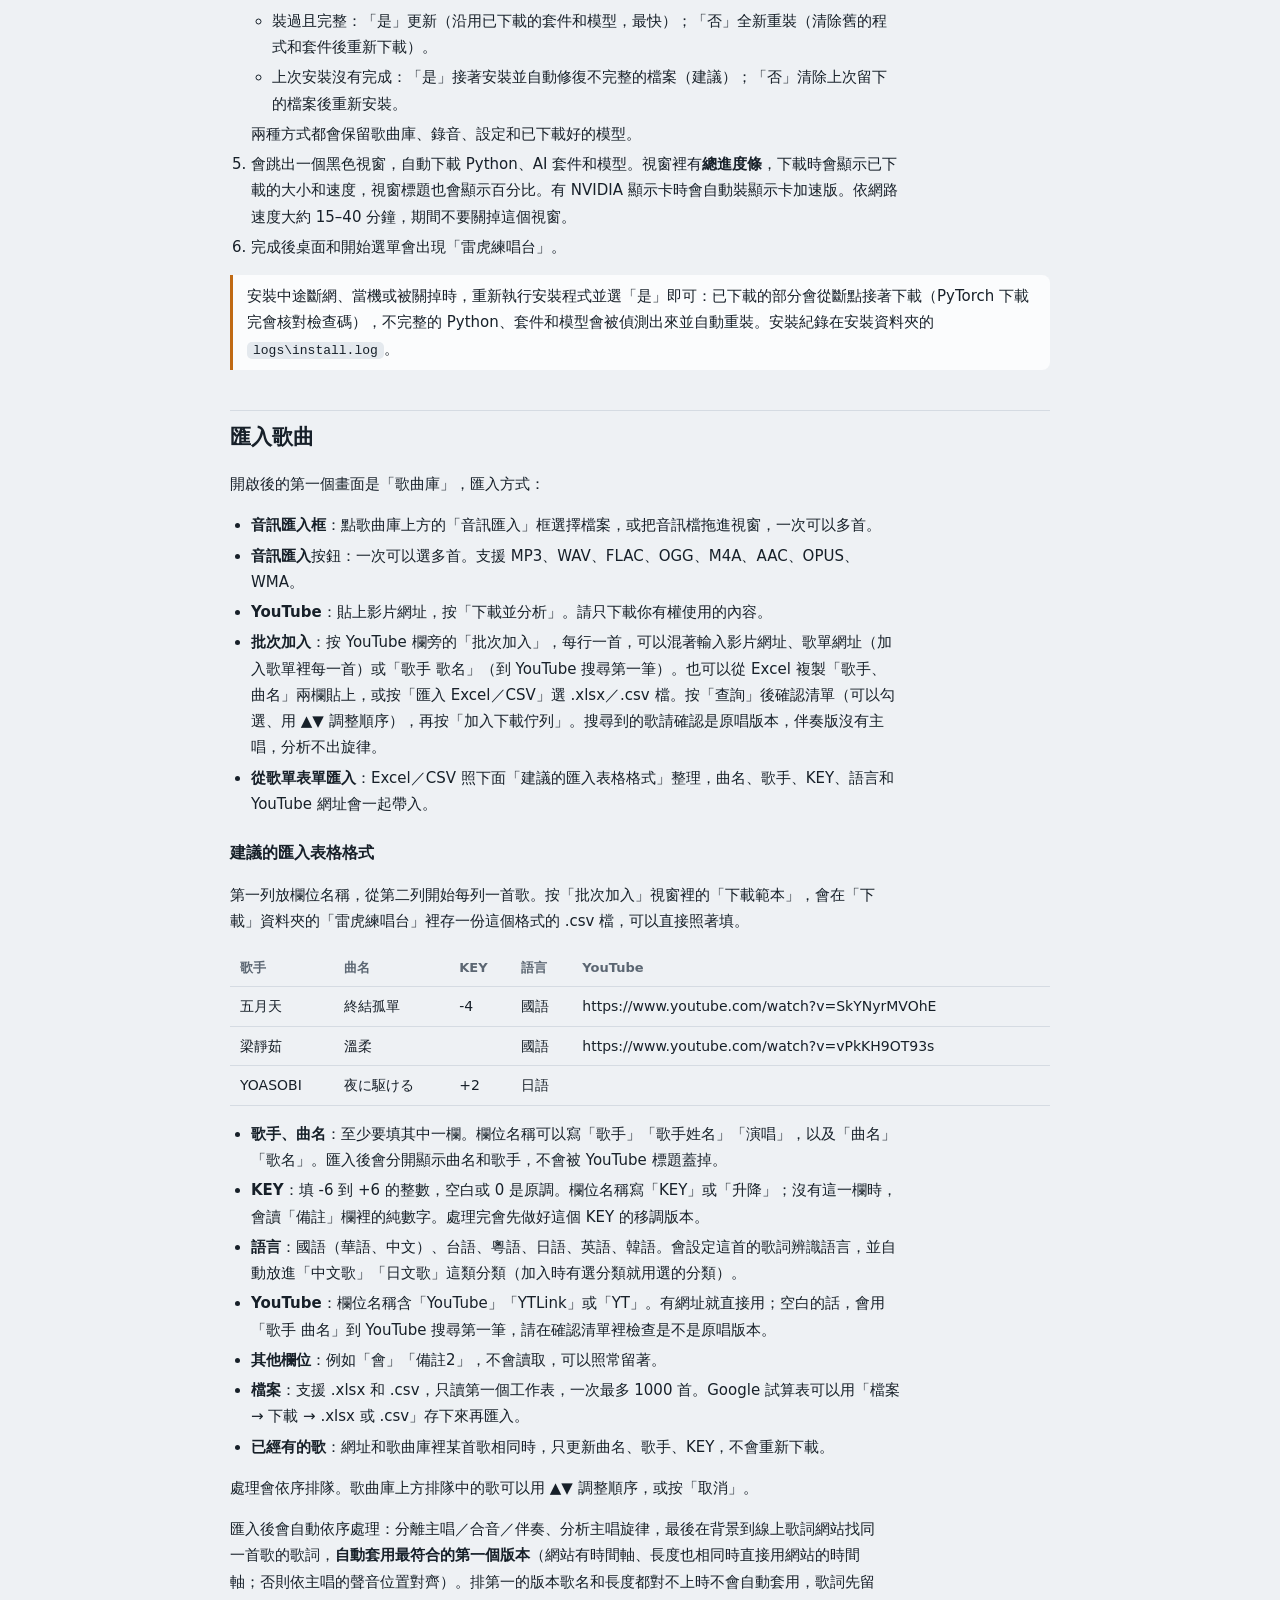
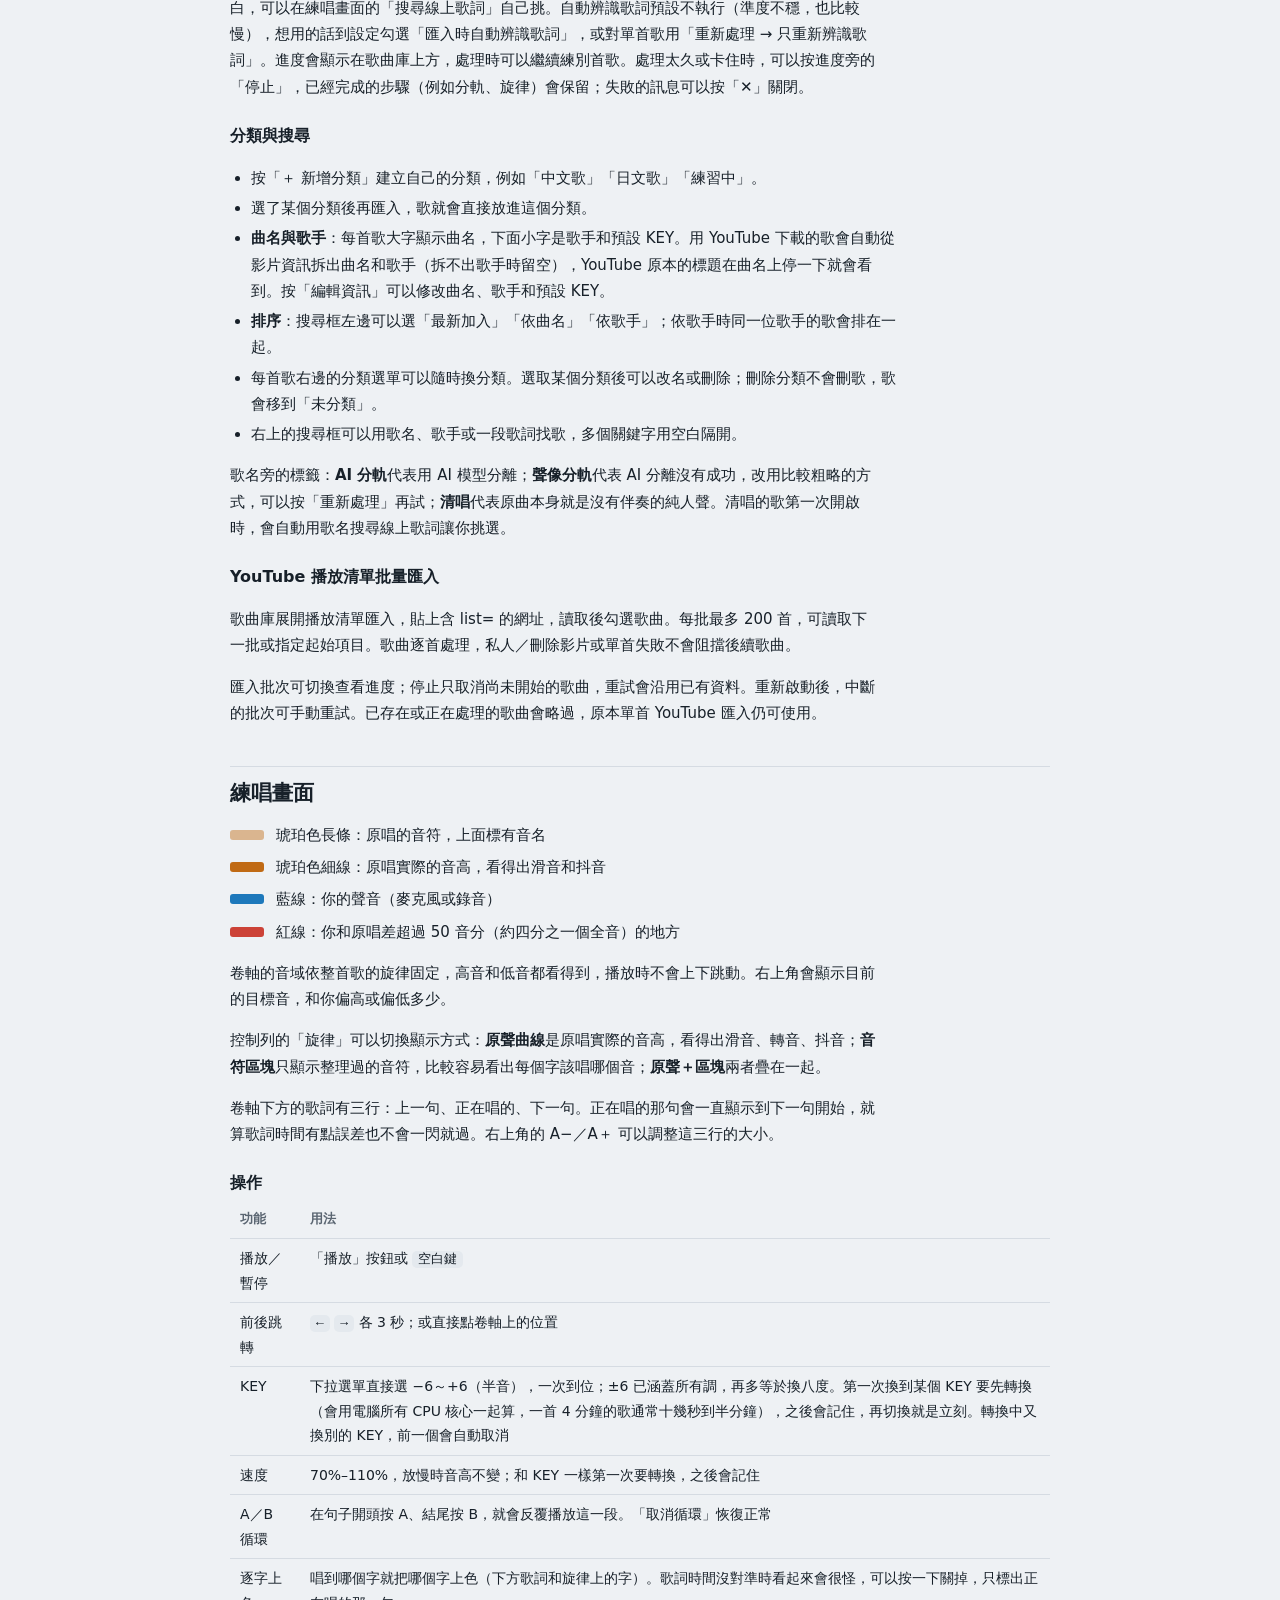
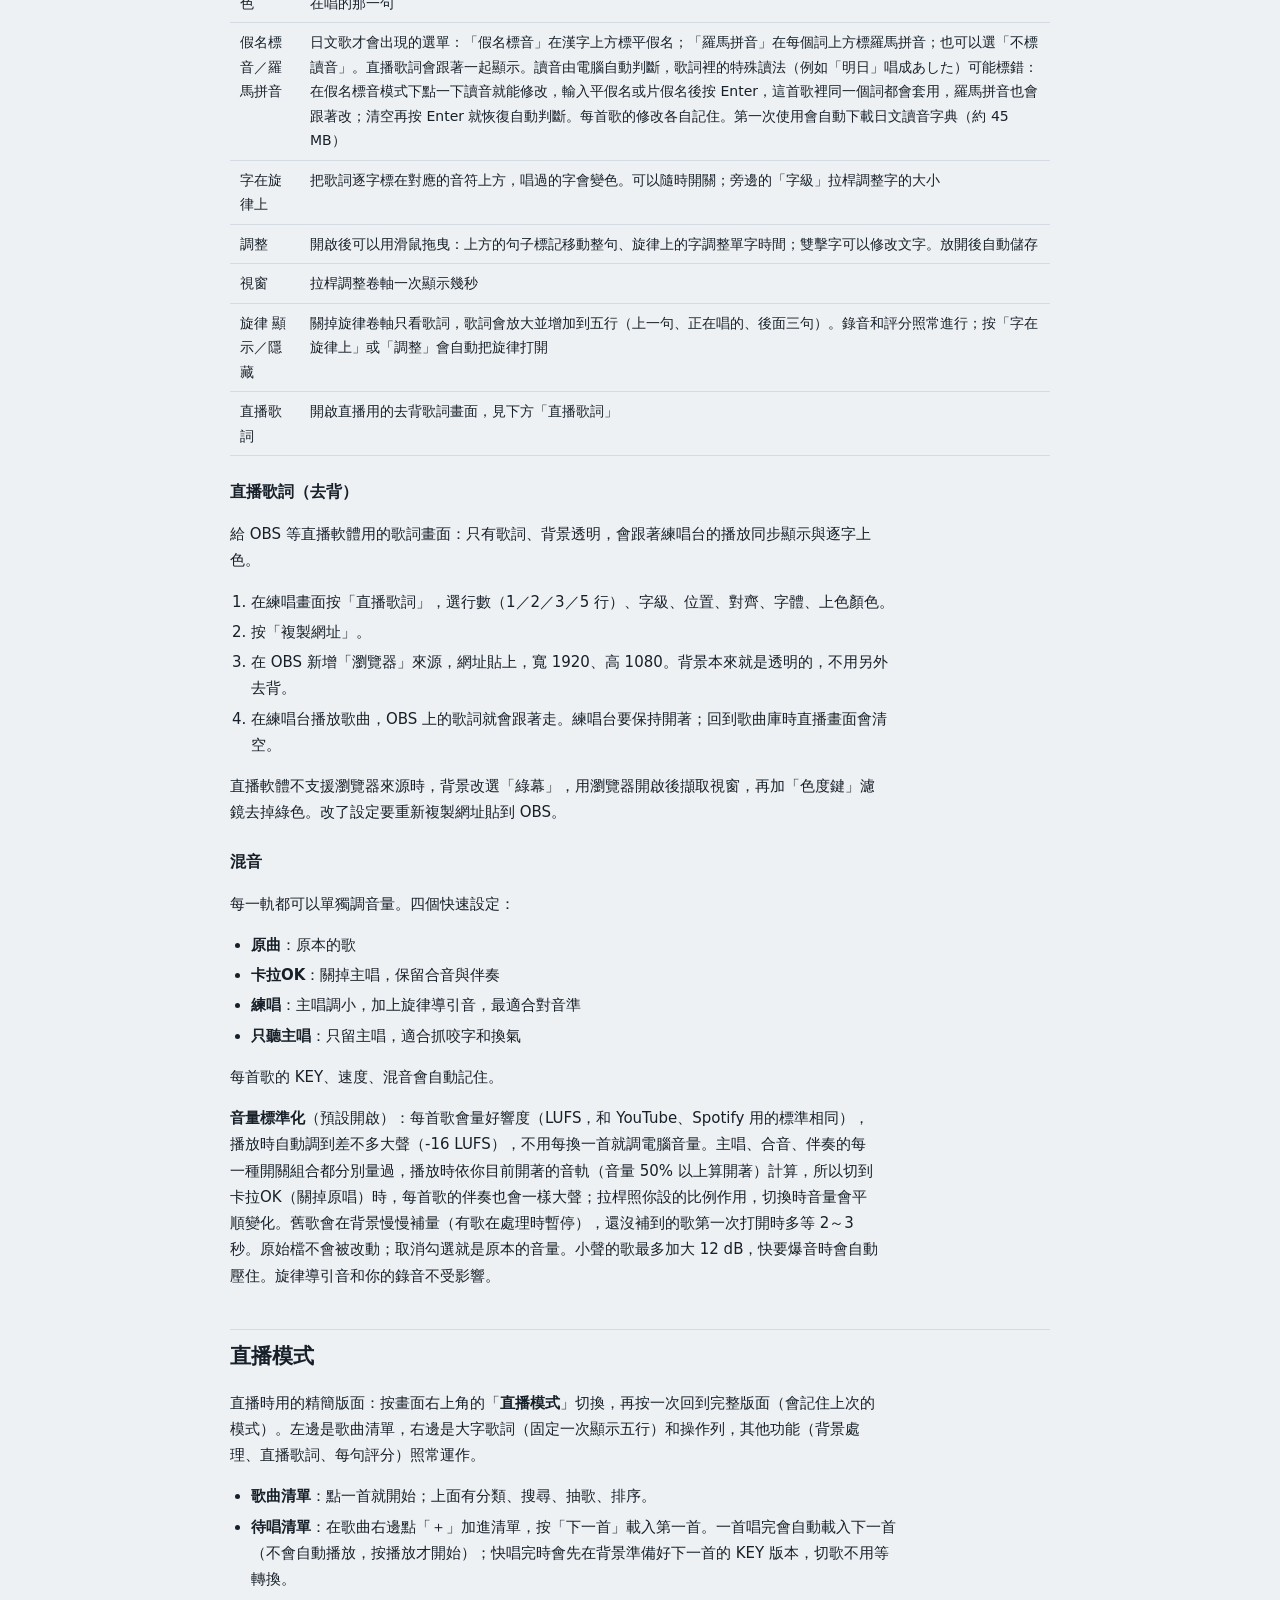
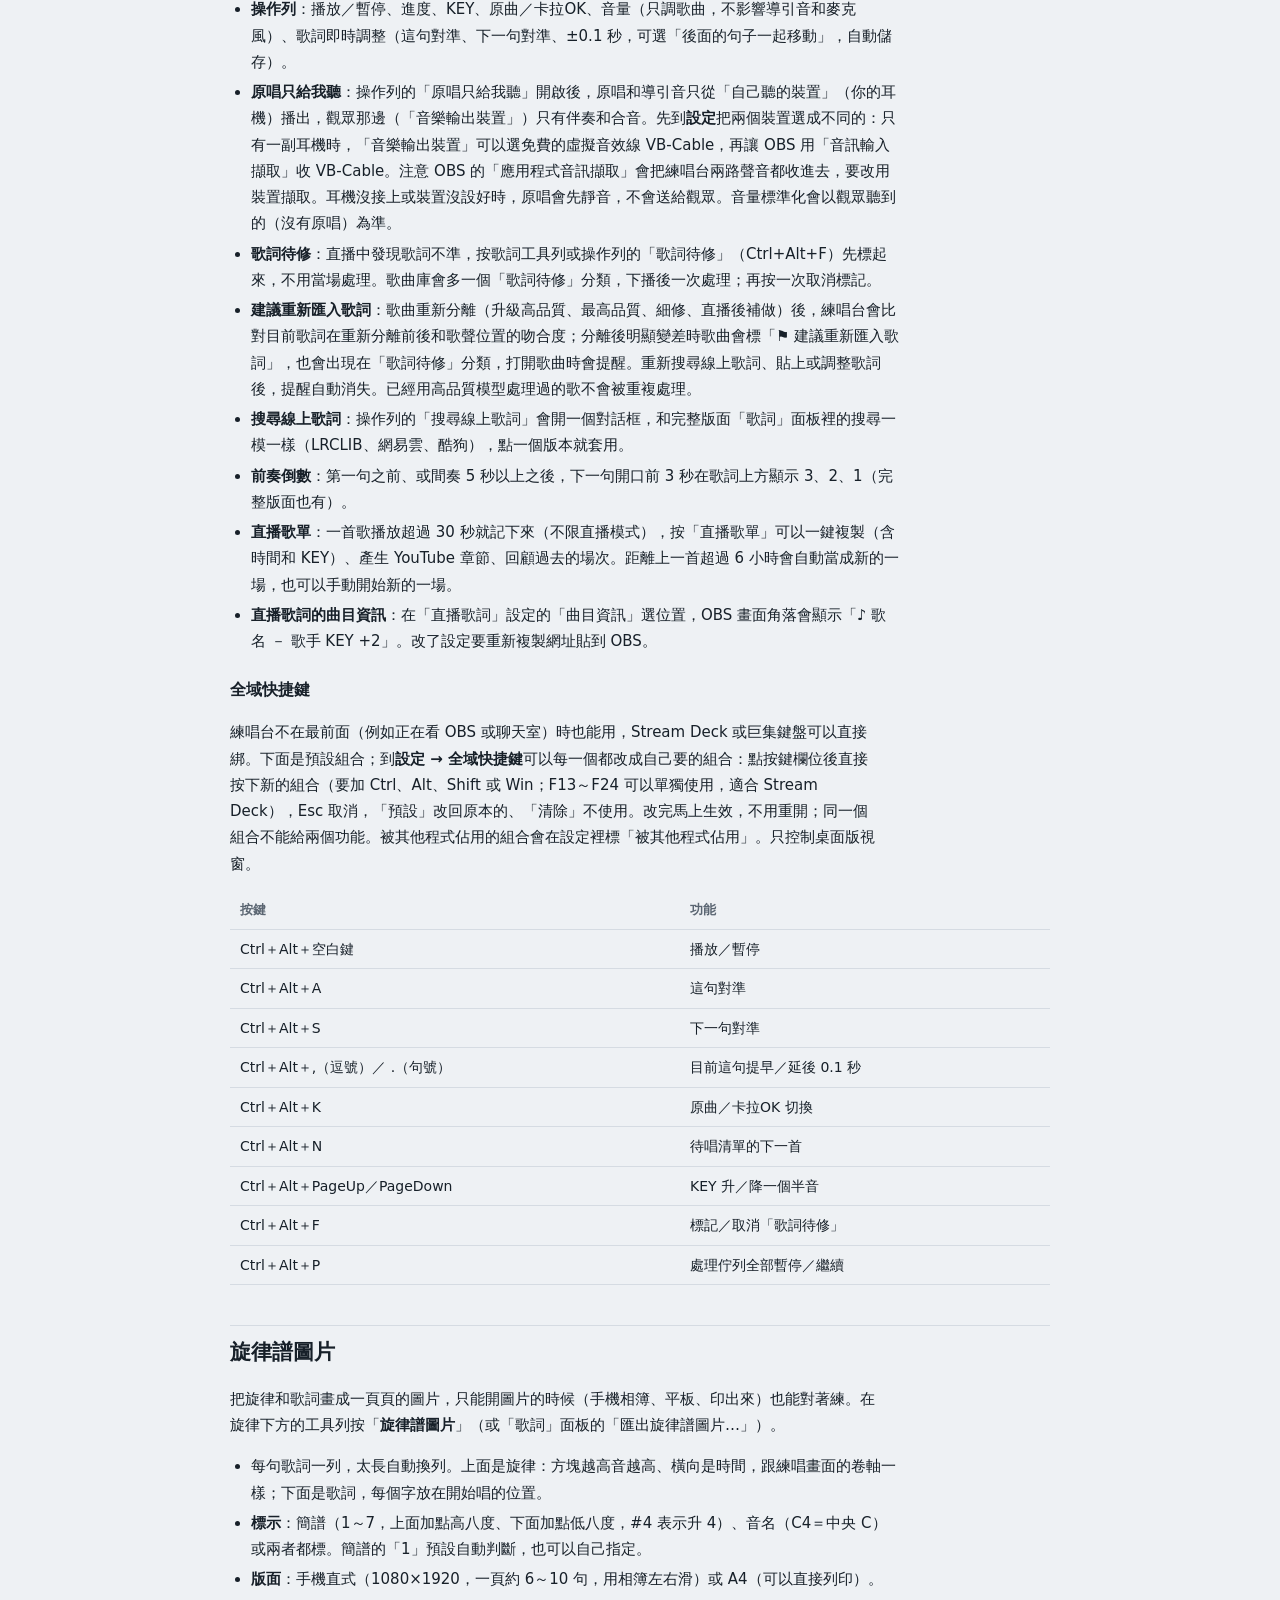
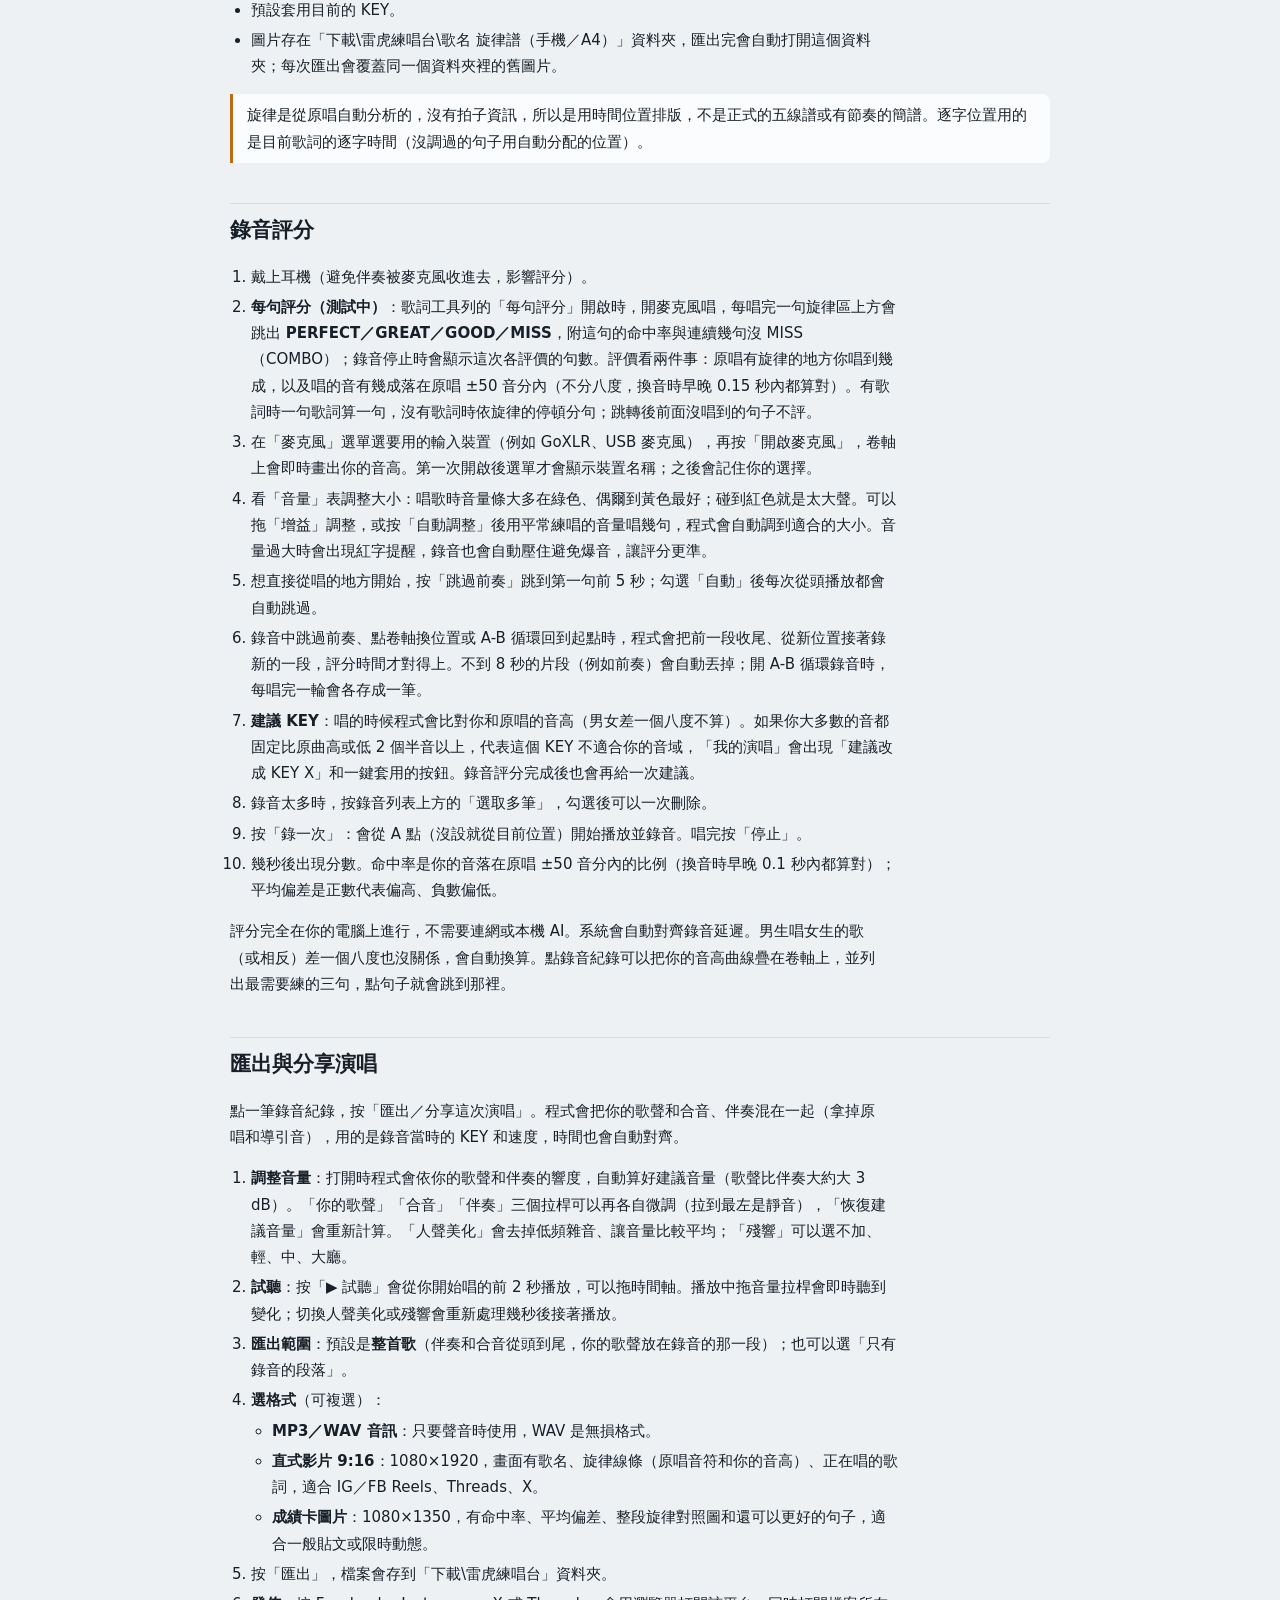
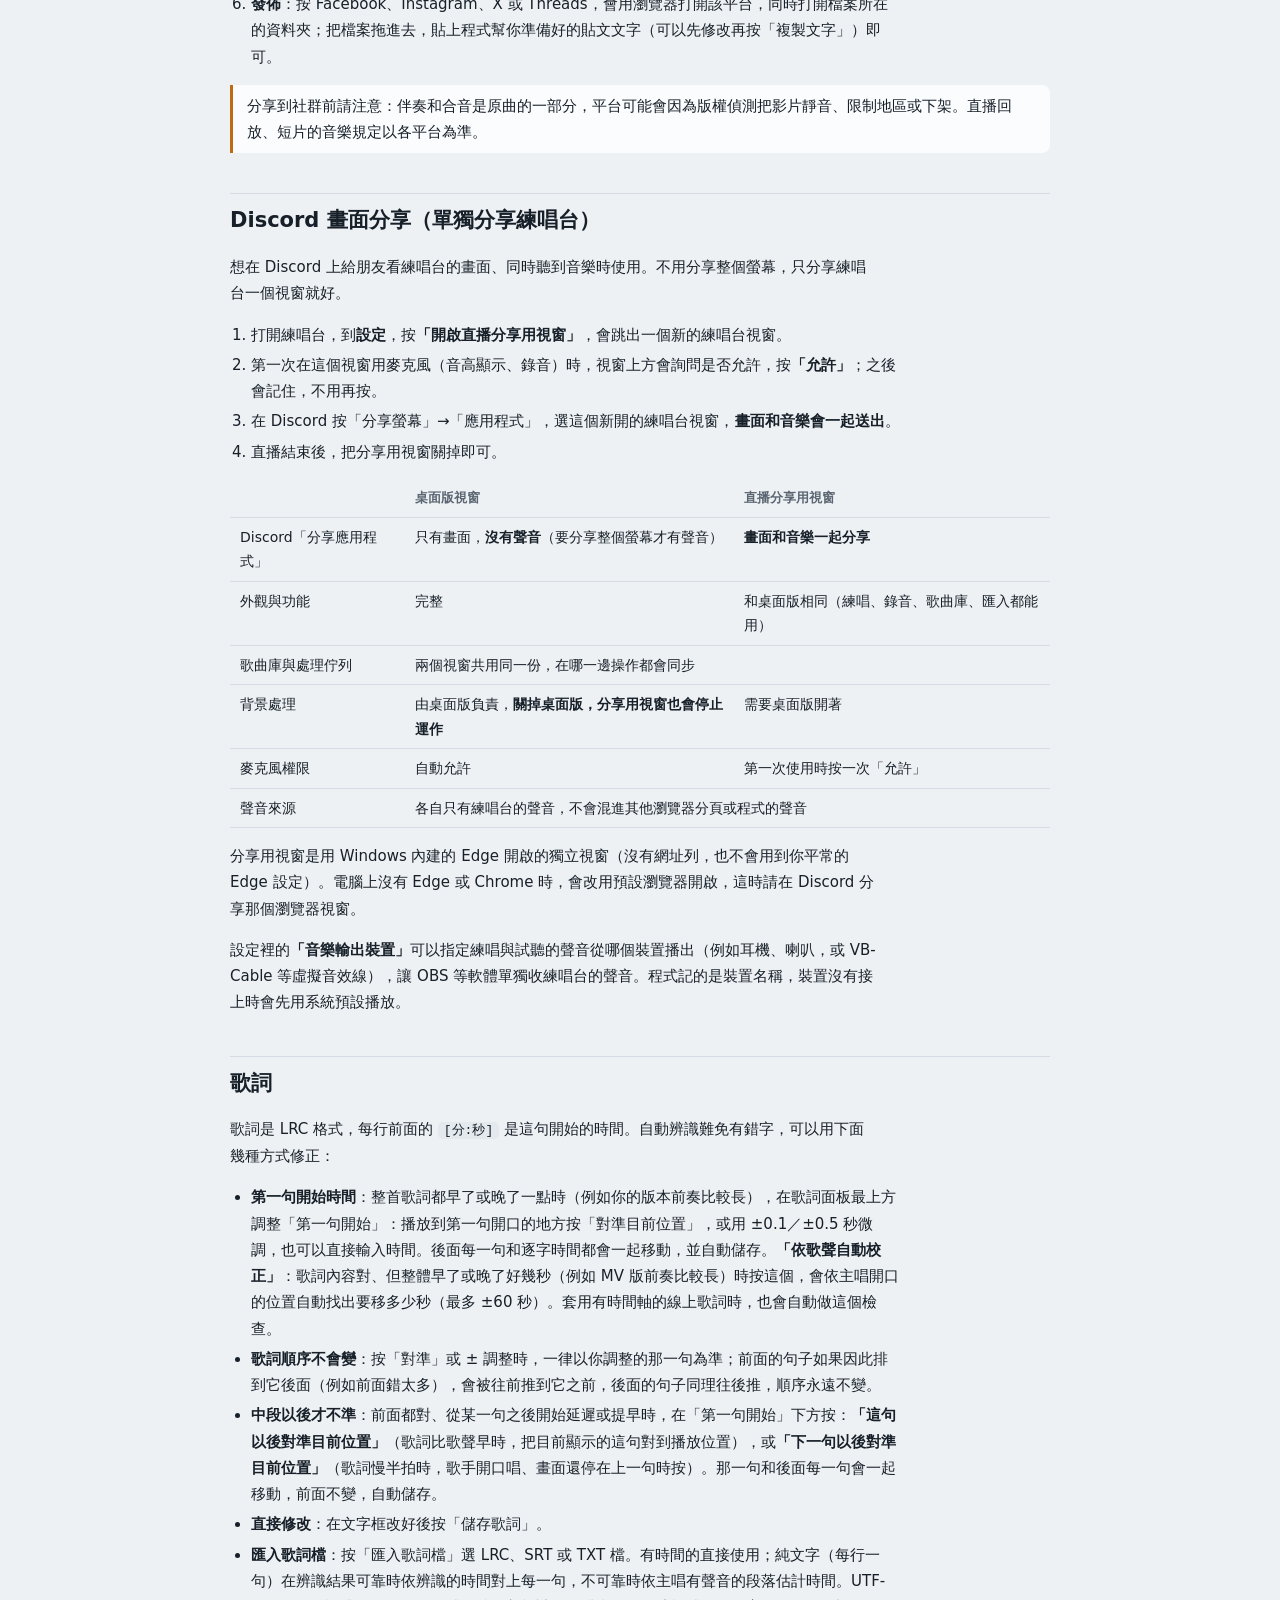
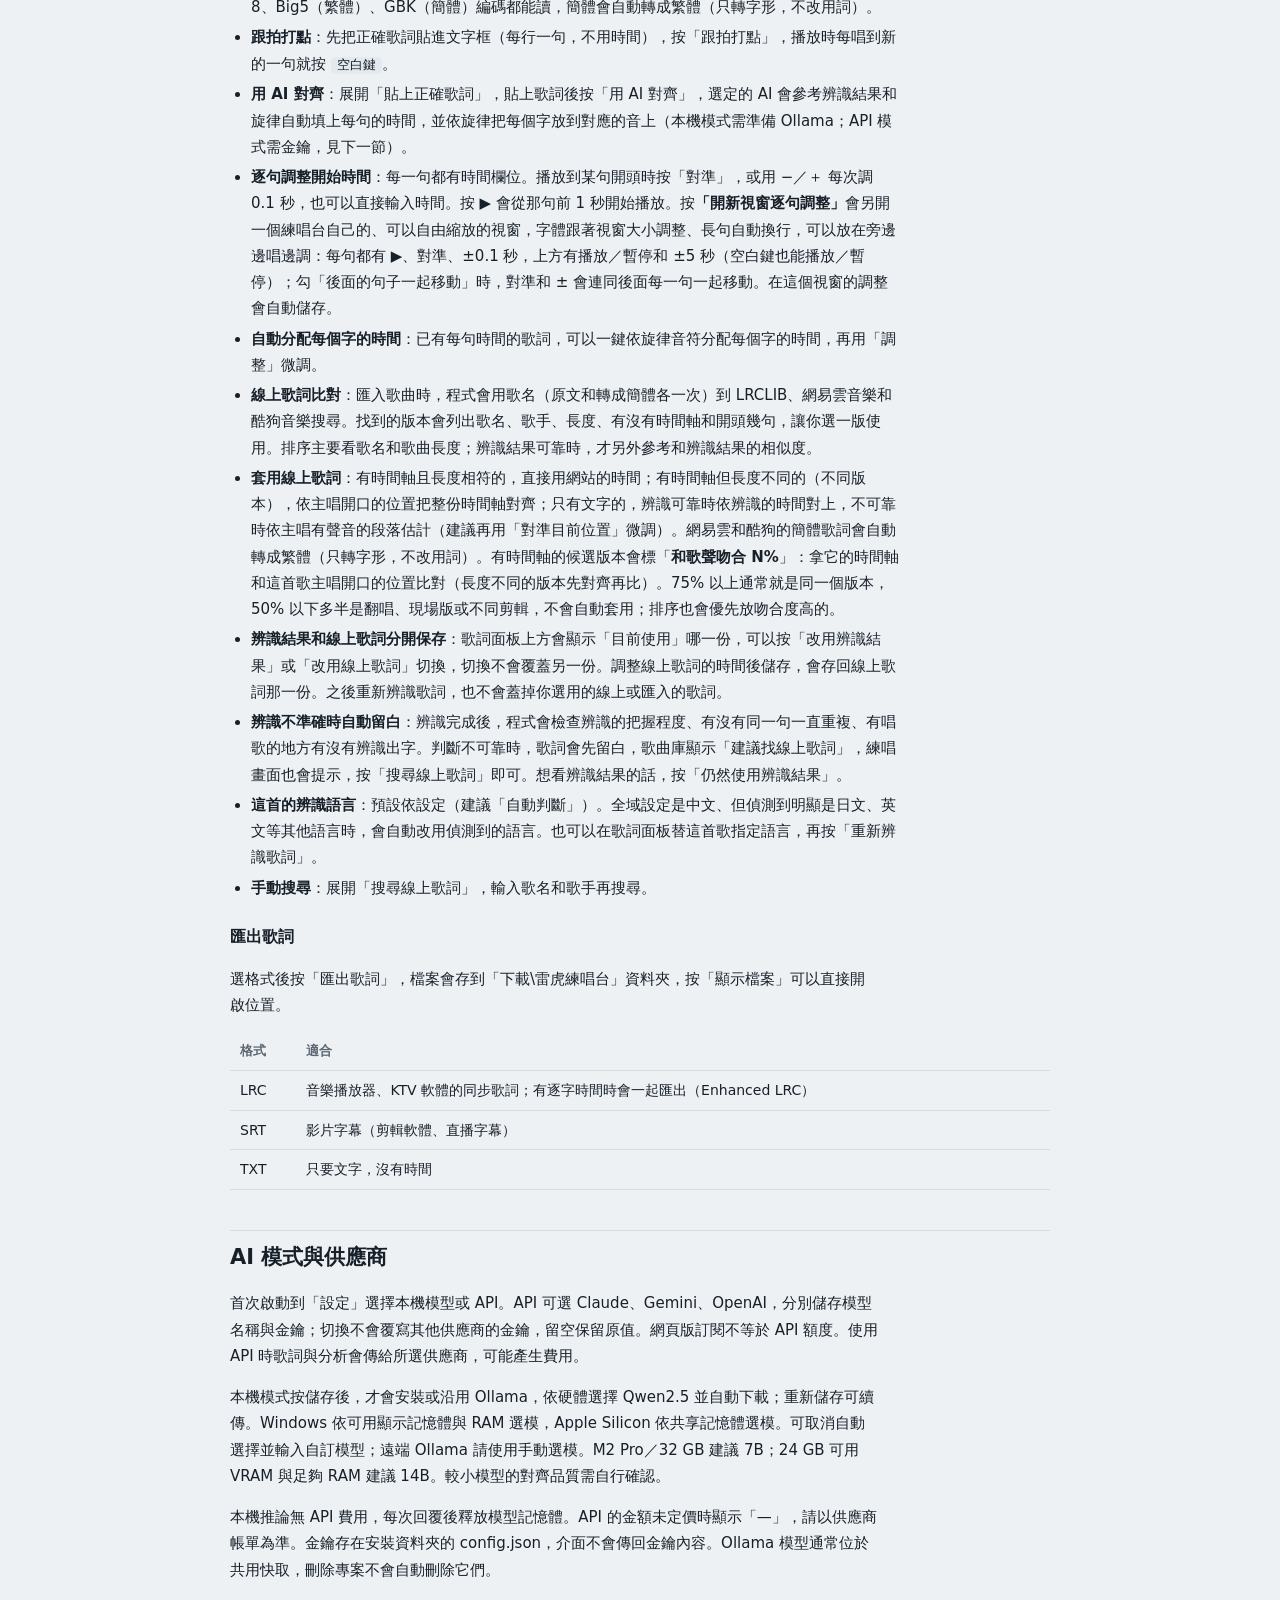
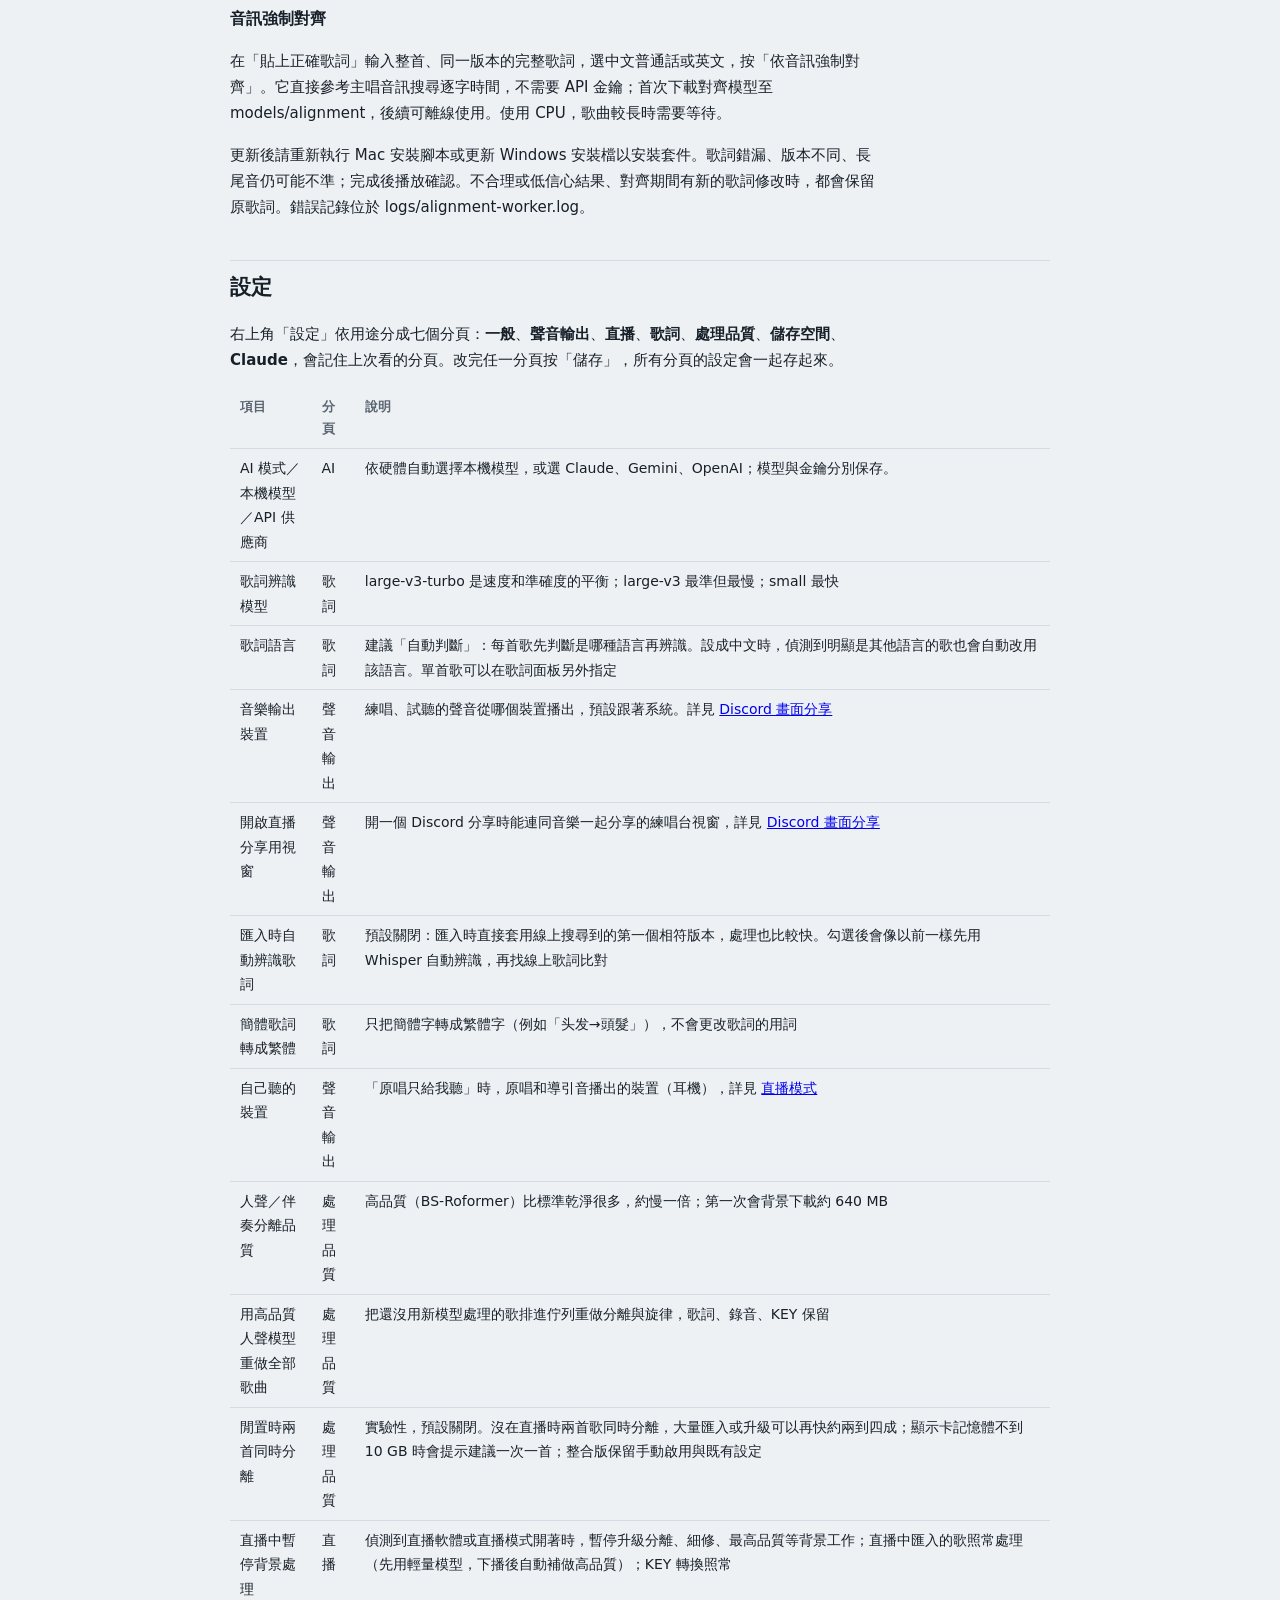
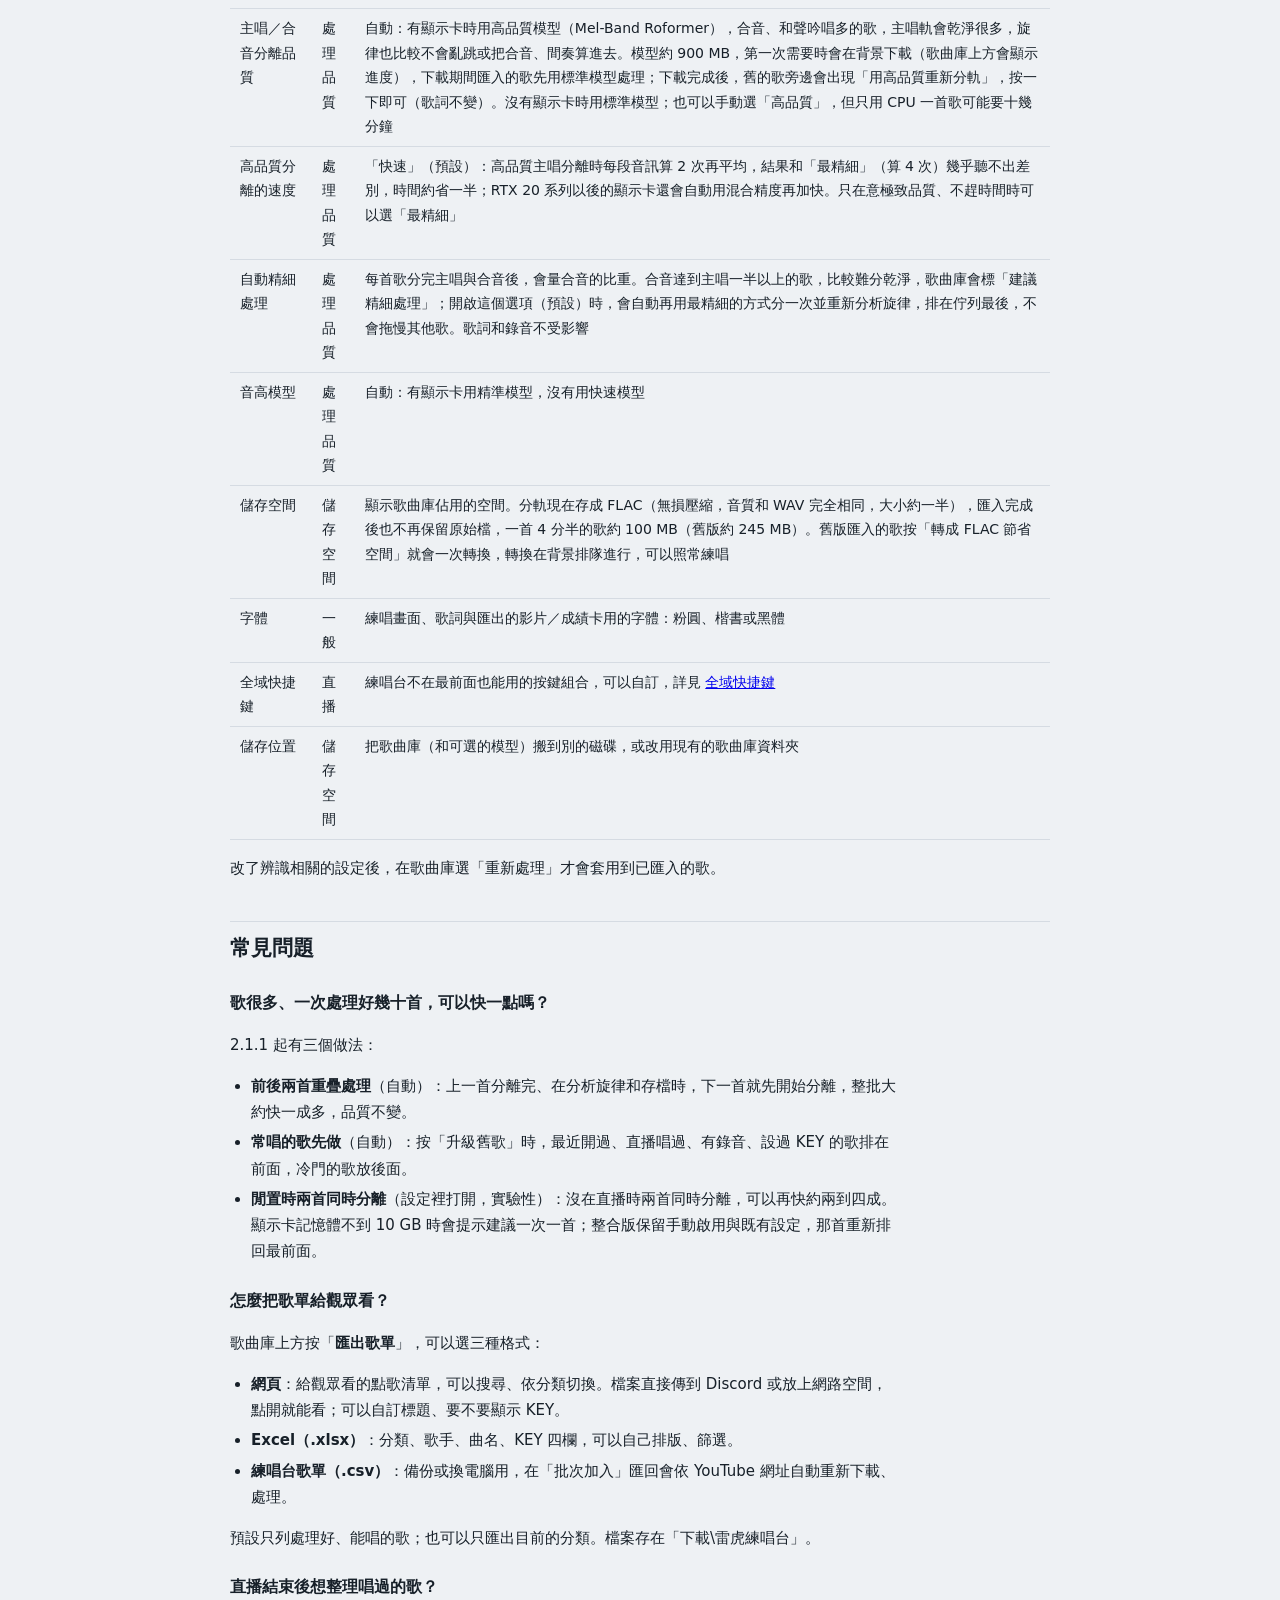
==== commit dff4ebca: "Merge upstream 2.3.1 while retaining all imports and manual processing options" ====
--- a/static/help.html
+++ b/static/help.html
@@ -3,7 +3,7 @@
 <head>
 <meta charset="utf-8">
 <meta name="viewport" content="width=device-width,initial-scale=1">
-<title>雷虎練唱台 2.3.1 使用說明</title>
+<title>雷虎練唱台 2.3.2 使用說明</title>
 <style>
 /* 和程式本體同一套色彩：冷色控台底、琥珀色是原唱旋律、藍色是你的聲音 */
 :root {
@@ -51,7 +51,7 @@
 <body>
 <div class="wrap">
   <div class="top"><a href="/" id="back">← 回到雷虎練唱台</a></div>
-  <h1>雷虎練唱台 <span class="ver">2.3.1</span></h1>
+  <h1>雷虎練唱台 <span class="ver">2.3.2</span></h1>
 
   <section id="copyright" class="note legal" aria-labelledby="copyright-h">
     <h2 id="copyright-h">版權與使用聲明</h2>
@@ -87,7 +87,7 @@
 
   <h2 id="install">安裝</h2>
   <ol>
-    <li>首次安裝請雙擊 <code>LeihuLiantai-windows-ai-choice-2.3.1-Setup.exe</code>；已安裝整合版可使用 <code>LeihuLiantai-windows-ai-choice-2.3.1-Update.exe</code> 更新程式。已經裝過舊版的，直接安裝新版即可，歌曲庫和設定會保留。整合版 1.6.9 起，本整合分支有新版本時畫面上方會出現「有新版 x.y.z，點這裡更新」，按兩次確認後會自動下載、核對檔案並安裝，裝好自動重新開啟（處理中的工作會中斷）。</li>
+    <li>首次安裝請雙擊 <code>LeihuLiantai-windows-ai-choice-2.3.2-Setup.exe</code>；已安裝整合版可使用 <code>LeihuLiantai-windows-ai-choice-2.3.2-Update.exe</code> 更新程式。已經裝過舊版的，直接安裝新版即可，歌曲庫和設定會保留。整合版 1.6.9 起，本整合分支有新版本時畫面上方會出現「有新版 x.y.z，點這裡更新」，按兩次確認後會自動下載、核對檔案並安裝，裝好自動重新開啟（處理中的工作會中斷）。</li>
     <li>如果出現藍色的「Windows 已保護您的電腦」，按「其他資訊」，再按「仍要執行」。這是因為安裝程式沒有付費的數位簽章，不是病毒警告。</li>
     <li>選安裝位置（預設即可，不需要系統管理員權限），按「安裝」。</li>
     <li>如果這台電腦裝過雷虎練唱台，會先詢問：
@@ -102,14 +102,15 @@
   <div class="note">安裝中途斷網、當機或被關掉時，重新執行安裝程式並選「是」即可：已下載的部分會從斷點接著下載（PyTorch 下載完會核對檢查碼），不完整的 Python、套件和模型會被偵測出來並自動重裝。安裝紀錄在安裝資料夾的 <code>logs\install.log</code>。</div>
 
   <h2 id="import">匯入歌曲</h2>
-  <p>開啟後的第一個畫面是「歌曲庫」，有三種匯入方式：</p>
-  <ul>
-    <li><b>拖曳</b>：把音訊檔拖進視窗。</li>
-    <li><b>匯入歌曲</b>按鈕：一次可以選多首。支援 mp3、wav、flac、ogg、m4a。</li>
+  <p>開啟後的第一個畫面是「歌曲庫」，匯入方式：</p>
+  <ul>
+    <li><b>音訊匯入框</b>：點歌曲庫上方的「音訊匯入」框選擇檔案，或把音訊檔拖進視窗，一次可以多首。</li>
+    <li><b>音訊匯入</b>按鈕：一次可以選多首。支援 MP3、WAV、FLAC、OGG、M4A、AAC、OPUS、WMA。</li>
     <li><b>YouTube</b>：貼上影片網址，按「下載並分析」。請只下載你有權使用的內容。</li>
     <li><b>批次加入</b>：按 YouTube 欄旁的「批次加入」，每行一首，可以混著輸入影片網址、歌單網址（加入歌單裡每一首）或「歌手 歌名」（到 YouTube 搜尋第一筆）。也可以從 Excel 複製「歌手、曲名」兩欄貼上，或按「匯入 Excel／CSV」選 .xlsx／.csv 檔。按「查詢」後確認清單（可以勾選、用 ▲▼ 調整順序），再按「加入下載佇列」。搜尋到的歌請確認是原唱版本，伴奏版沒有主唱，分析不出旋律。</li>
     <li><b>從歌單表單匯入</b>：Excel／CSV 照下面「建議的匯入表格格式」整理，曲名、歌手、KEY、語言和 YouTube 網址會一起帶入。</li>
   </ul>
+  <div>
   <h3 id="sheet-format">建議的匯入表格格式</h3>
   <p>第一列放欄位名稱，從第二列開始每列一首歌。按「批次加入」視窗裡的「下載範本」，會在「下載」資料夾的「雷虎練唱台」裡存一份這個格式的 .csv 檔，可以直接照著填。</p>
   <div class="tw"><table>
@@ -127,13 +128,14 @@
     <li><b>檔案</b>：支援 .xlsx 和 .csv，只讀第一個工作表，一次最多 1000 首。Google 試算表可以用「檔案 → 下載 → .xlsx 或 .csv」存下來再匯入。</li>
     <li><b>已經有的歌</b>：網址和歌曲庫裡某首歌相同時，只更新曲名、歌手、KEY，不會重新下載。</li>
   </ul>
-  <p>下載與處理會依序排隊。歌曲庫上方排隊中的歌可以用 ▲▼ 調整順序，或按「取消」。</p>
+  </div>
+  <p>處理會依序排隊。歌曲庫上方排隊中的歌可以用 ▲▼ 調整順序，或按「取消」。</p>
   <p>匯入後會自動依序處理：分離主唱／合音／伴奏、分析主唱旋律，最後在背景到線上歌詞網站找同一首歌的歌詞，<b>自動套用最符合的第一個版本</b>（網站有時間軸、長度也相同時直接用網站的時間軸；否則依主唱的聲音位置對齊）。排第一的版本歌名和長度都對不上時不會自動套用，歌詞先留白，可以在練唱畫面的「搜尋線上歌詞」自己挑。自動辨識歌詞預設不執行（準度不穩，也比較慢），想用的話到設定勾選「匯入時自動辨識歌詞」，或對單首歌用「重新處理 → 只重新辨識歌詞」。進度會顯示在歌曲庫上方，處理時可以繼續練別首歌。處理太久或卡住時，可以按進度旁的「停止」，已經完成的步驟（例如分軌、旋律）會保留；失敗的訊息可以按「✕」關閉。</p>
   <h3>分類與搜尋</h3>
   <ul>
     <li>按「＋ 新增分類」建立自己的分類，例如「中文歌」「日文歌」「練習中」。</li>
-    <li>選了某個分類後再匯入（檔案或 YouTube），歌就會直接放進這個分類。</li>
-    <li><b>曲名與歌手</b>：每首歌大字顯示曲名，下面小字是歌手和預設 KEY。用 YouTube 下載的歌會自動從影片資訊拆出曲名和歌手（拆不出歌手時留空），YouTube 原本的標題在曲名上停一下就會看到。按「編輯資訊」可以修改曲名、歌手和預設 KEY。</li>
+    <li>選了某個分類後再匯入，歌就會直接放進這個分類。</li>
+    <li><b>曲名與歌手</b>：每首歌大字顯示曲名，下面小字是歌手和預設 KEY。<span>用 YouTube 下載的歌會自動從影片資訊拆出曲名和歌手（拆不出歌手時留空），YouTube 原本的標題在曲名上停一下就會看到。</span>按「編輯資訊」可以修改曲名、歌手和預設 KEY。</li>
     <li><b>排序</b>：搜尋框左邊可以選「最新加入」「依曲名」「依歌手」；依歌手時同一位歌手的歌會排在一起。</li>
     <li>每首歌右邊的分類選單可以隨時換分類。選取某個分類後可以改名或刪除；刪除分類不會刪歌，歌會移到「未分類」。</li>
     <li>右上的搜尋框可以用歌名、歌手或一段歌詞找歌，多個關鍵字用空白隔開。</li>
@@ -333,7 +335,7 @@
     <tr><td>自己聽的裝置</td><td>聲音輸出</td><td>「原唱只給我聽」時，原唱和導引音播出的裝置（耳機），詳見 <a href="#live">直播模式</a></td></tr>
     <tr><td>人聲／伴奏分離品質</td><td>處理品質</td><td>高品質（BS-Roformer）比標準乾淨很多，約慢一倍；第一次會背景下載約 640 MB</td></tr>
     <tr><td>用高品質人聲模型重做全部歌曲</td><td>處理品質</td><td>把還沒用新模型處理的歌排進佇列重做分離與旋律，歌詞、錄音、KEY 保留</td></tr>
-    <tr><td>閒置時兩首同時分離</td><td>處理品質</td><td>實驗性，預設關閉。沒在直播時兩首歌同時分離，大量匯入或升級可以再快約兩到四成；顯示卡記憶體不夠時會自動退回一次一首</td></tr>
+    <tr><td>閒置時兩首同時分離</td><td>處理品質</td><td>實驗性，預設關閉。沒在直播時兩首歌同時分離，大量匯入或升級可以再快約兩到四成；顯示卡記憶體不到 10 GB 時會提示建議一次一首；整合版保留手動啟用與既有設定</td></tr>
     <tr><td>直播中暫停背景處理</td><td>直播</td><td>偵測到直播軟體或直播模式開著時，暫停升級分離、細修、最高品質等背景工作；直播中匯入的歌照常處理（先用輕量模型，下播後自動補做高品質）；KEY 轉換照常</td></tr>
     <tr><td>主唱／合音分離品質</td><td>處理品質</td><td>自動：有顯示卡時用高品質模型（Mel-Band Roformer），合音、和聲吟唱多的歌，主唱軌會乾淨很多，旋律也比較不會亂跳或把合音、間奏算進去。模型約 900 MB，第一次需要時會在背景下載（歌曲庫上方會顯示進度），下載期間匯入的歌先用標準模型處理；下載完成後，舊的歌旁邊會出現「用高品質重新分軌」，按一下即可（歌詞不變）。沒有顯示卡時用標準模型；也可以手動選「高品質」，但只用 CPU 一首歌可能要十幾分鐘</td></tr>
     <tr><td>高品質分離的速度</td><td>處理品質</td><td>「快速」（預設）：高品質主唱分離時每段音訊算 2 次再平均，結果和「最精細」（算 4 次）幾乎聽不出差別，時間約省一半；RTX 20 系列以後的顯示卡還會自動用混合精度再加快。只在意極致品質、不趕時間時可以選「最精細」</td></tr>
@@ -352,7 +354,7 @@
   <ul>
     <li><b>前後兩首重疊處理</b>（自動）：上一首分離完、在分析旋律和存檔時，下一首就先開始分離，整批大約快一成多，品質不變。</li>
     <li><b>常唱的歌先做</b>（自動）：按「升級舊歌」時，最近開過、直播唱過、有錄音、設過 KEY 的歌排在前面，冷門的歌放後面。</li>
-    <li><b>閒置時兩首同時分離</b>（設定裡打開，實驗性）：沒在直播時兩首同時分離，可以再快約兩到四成。顯示卡記憶體不夠時會自動退回一次一首，那首重新排回最前面。</li>
+    <li><b>閒置時兩首同時分離</b>（設定裡打開，實驗性）：沒在直播時兩首同時分離，可以再快約兩到四成。顯示卡記憶體不到 10 GB 時會提示建議一次一首；整合版保留手動啟用與既有設定，那首重新排回最前面。</li>
   </ul>
   <h3>怎麼把歌單給觀眾看？</h3>
   <p>歌曲庫上方按「<b>匯出歌單</b>」，可以選三種格式：</p>
@@ -370,7 +372,7 @@
     <li>選好新位置後，練唱台會先<b>複製</b>過去、逐一核對檔案大小，全部正確才改用新位置；中途失敗或按停止，會繼續用原本的位置。</li>
     <li>舊的那份會留著。確認新位置一切正常後，再到設定裡按「刪除舊位置」釋放空間。</li>
     <li>搬移期間處理佇列會暫停，暫時不能操作歌曲，搬完自動恢復。</li>
-    <li><b>換電腦或用外接硬碟</b>：把搬移後的資料夾（裡面有 library、models）整個複製到新電腦或接上外接硬碟，在練唱台的搬移視窗選那個資料夾，按「<b>改用這裡現有的歌曲庫</b>」就能直接使用，不用重新處理。也可以用「匯出歌單 → 練唱台歌單」，到新電腦批次加入重新下載。</li>
+    <li><b>換電腦或用外接硬碟</b>：把搬移後的資料夾（裡面有 library、models）整個複製到新電腦或接上外接硬碟，在練唱台的搬移視窗選那個資料夾，按「<b>改用這裡現有的歌曲庫</b>」就能直接使用，不用重新處理。<span>也可以用「匯出歌單 → 練唱台歌單」，到新電腦批次加入重新下載。</span></li>
   </ul>
   <h3>搜尋找不到歌？</h3>
   <p>搜尋框左邊可以選搜尋範圍：「<b>搜歌名、歌手</b>」（預設，最準）、「<b>搜歌詞</b>」（只記得一句歌詞時用，結果會顯示符合的那句）、「<b>全部都搜</b>」（歌名歌手符合的排前面，只有歌詞裡有的放在後面另外標出）。繁體、簡體互相找得到，空格和標點可以不打；打錯字或少打字時會列出歌名相近的歌。搜尋會找全部分類，目前分類的歌排在前面。</p>
@@ -403,8 +405,10 @@
   <p>代表主唱和合音沒有分乾淨。到「設定」確認「主唱／合音分離品質」是「自動」或「高品質」，再對這首歌選「重新處理 → 全部重做」。</p>
   <h3>辨識歌詞時卡住</h3>
   <p>按歌曲庫上方進度旁的「停止」。分軌和旋律會保留，之後可以在練唱畫面貼上或搜尋歌詞，或用「重新處理 → 只重新辨識歌詞」再試一次。</p>
+  <div>
   <h3>YouTube 下載失敗</h3>
   <p>YouTube 常改版，程式失敗時會自動更新下載工具再試一次。仍失敗的話，從開始選單執行「雷虎練唱台 修復與更新」。私人影片、會員限定或需要登入的影片無法下載。</p>
+  </div>
   <h3>錄音顯示「沒有偵測到歌聲」</h3>
   <p>表示錄音裡幾乎沒有聲音，或錄的那段原唱沒有旋律。請確認「麥克風」選單選對裝置、唱歌時音量表有在動（可以按「自動調整」）。這筆錄音可以直接刪除或按「重新評分」。</p>
   <h3>麥克風沒有反應</h3>
@@ -428,6 +432,13 @@
   <p>Windows 設定 → 應用程式 → 找到「雷虎練唱台」→ 解除安裝。過程中會問你要不要保留歌曲庫；選「否」就只移除程式，歌曲和錄音會留下來。</p>
 
   <h2 id="changes">版本紀錄</h2>
+  <h3>2.3.2（整合版，上游 2.3.1）</h3>
+  <p>整合音訊匯入框、顯存判斷、記錄檔輪替與歌曲庫搬移修正；YouTube 下載、批次匯入、Excel／CSV 與播放清單維持直接可用，不需隱藏解鎖，並保留既有所有自訂功能。</p>
+  <h3>2.3.1（上游）</h3>
+  <p><b>功能修改</b></p>
+  <ul>
+    <li>功能調整與優化</li>
+  </ul>
   <h3>2.3.1（整合版，上游 2.3.0）</h3>
   <p>合併上游 2.3.0，保留雙向點歌同步、多家 AI、強制對齊與播放清單匯入。設定改為七個分頁，各 AI 模式與供應商統一放在 AI 分頁。</p>
   <h3>2.3.0</h3>
@@ -788,7 +799,7 @@
     <li>初版：AI 分離主唱／合音／伴奏、旋律分析、歌詞辨識與台灣繁體轉換、升降 KEY 與變速、A–B 循環、麥克風即時音高與錄音評分、YouTube 匯入、本機 AI 歌詞對齊與練習建議、用量與費用顯示、歌詞匯出（LRC／SRT／TXT）、顯示卡加速、桌面程式與安裝程式</li>
   </ul>
 
-  <p class="lede" style="margin-top:40px">雷虎練唱台 2.3.1</p>
+  <p class="lede" style="margin-top:40px">雷虎練唱台 2.3.2</p>
 </div>
 <script>
   // 直接用瀏覽器開啟這份說明時，隱藏「回到程式」的連結
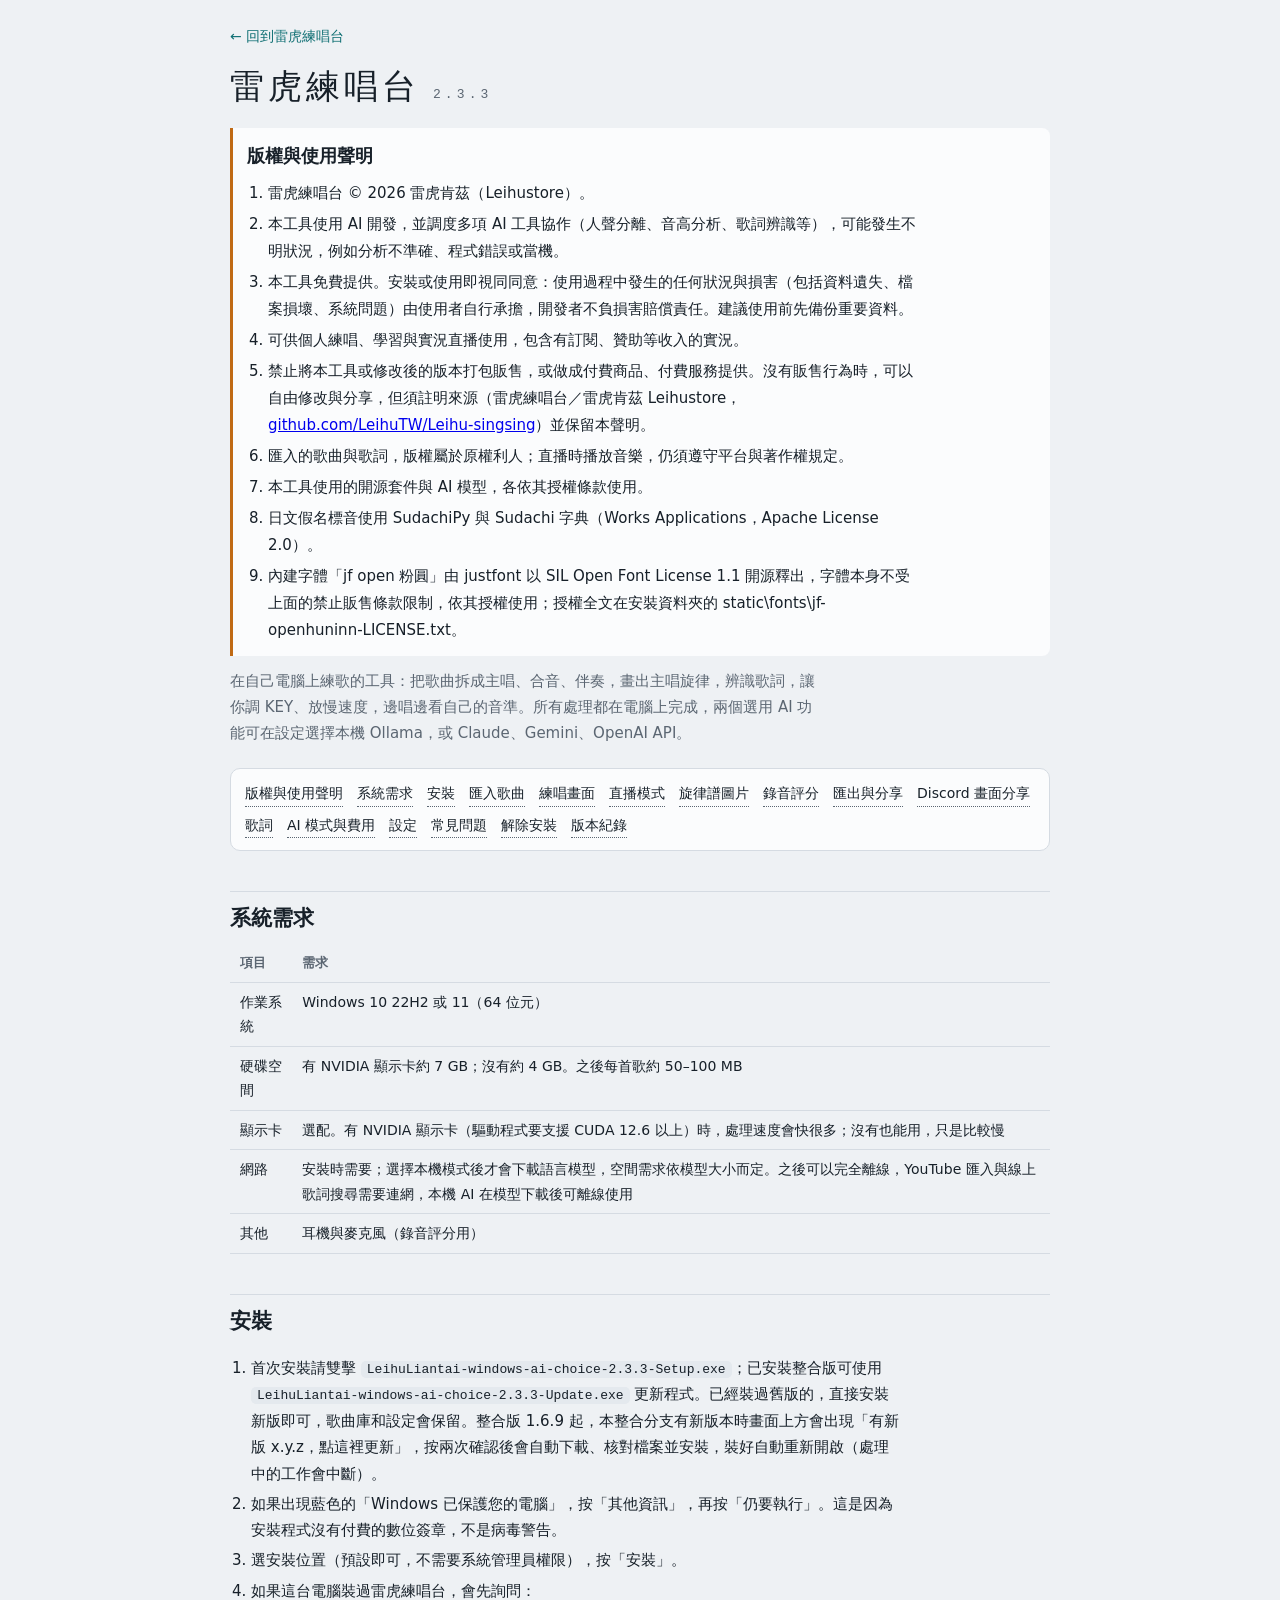
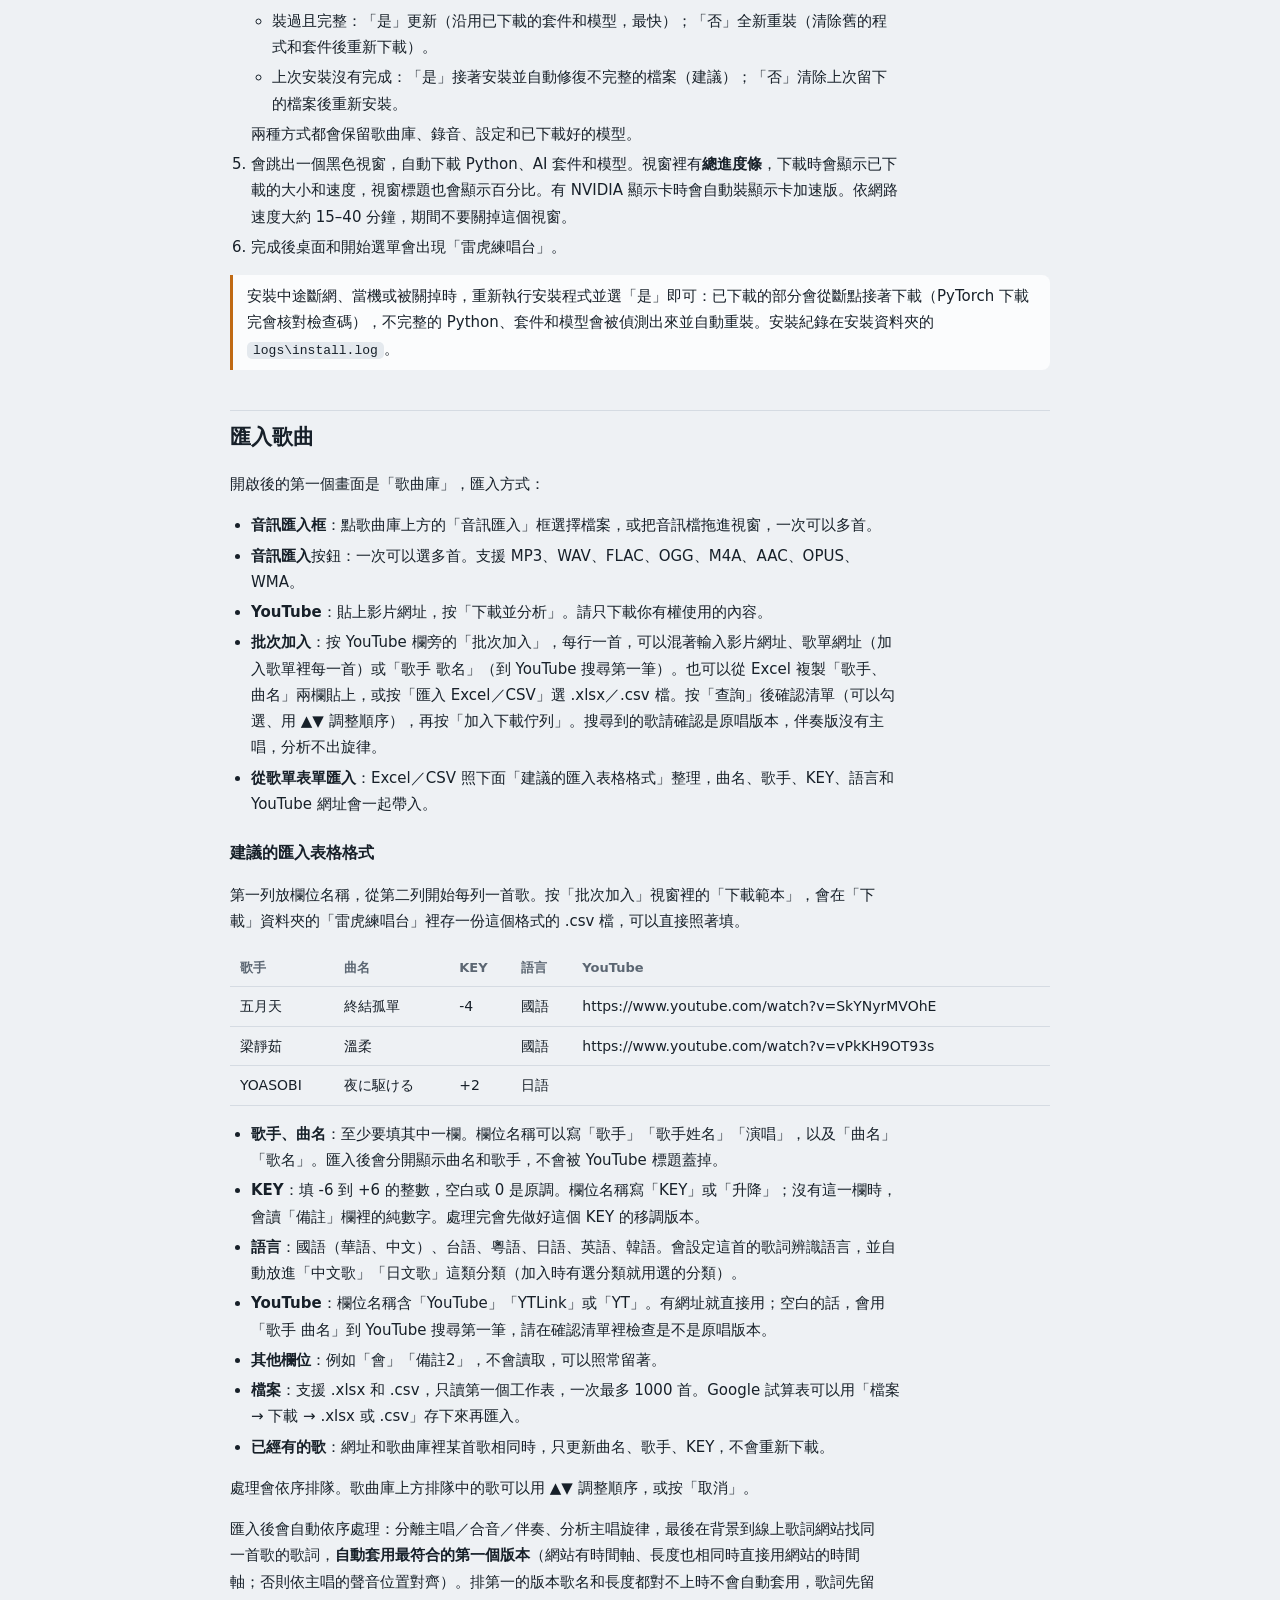
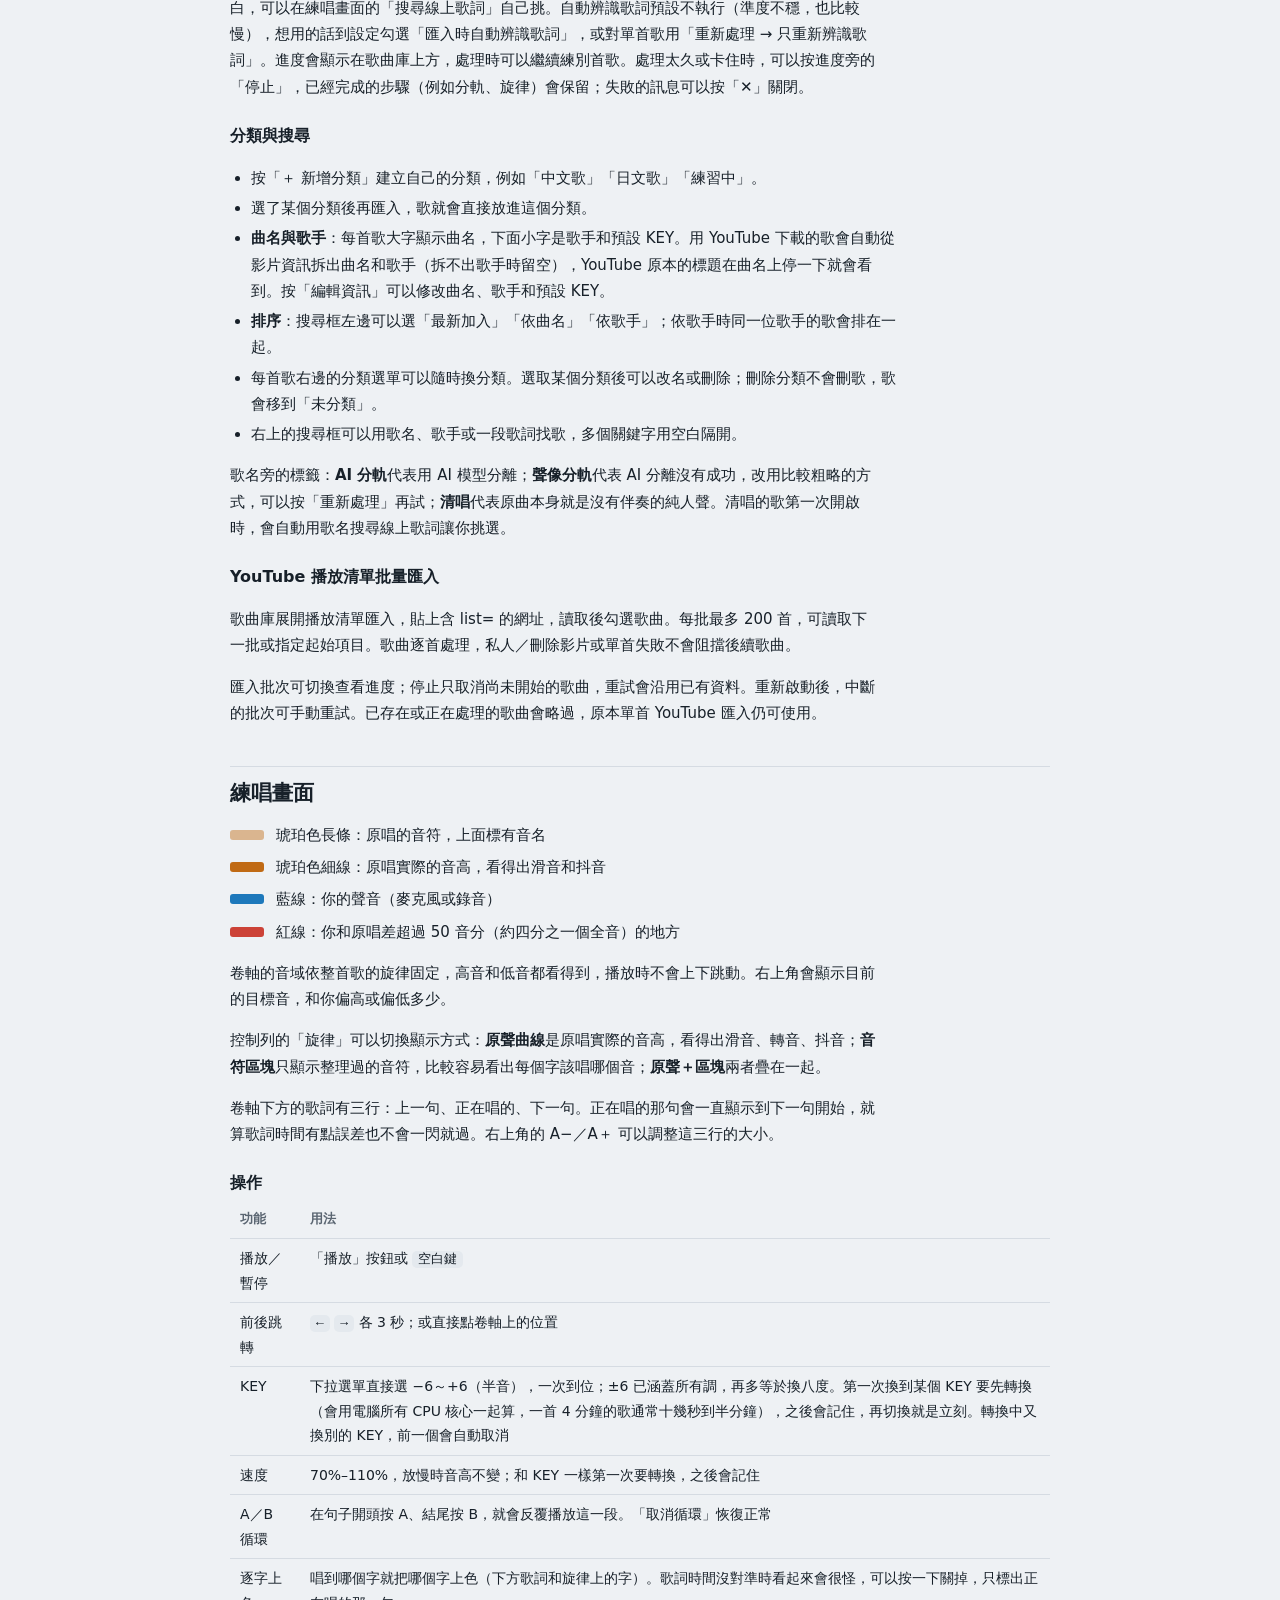
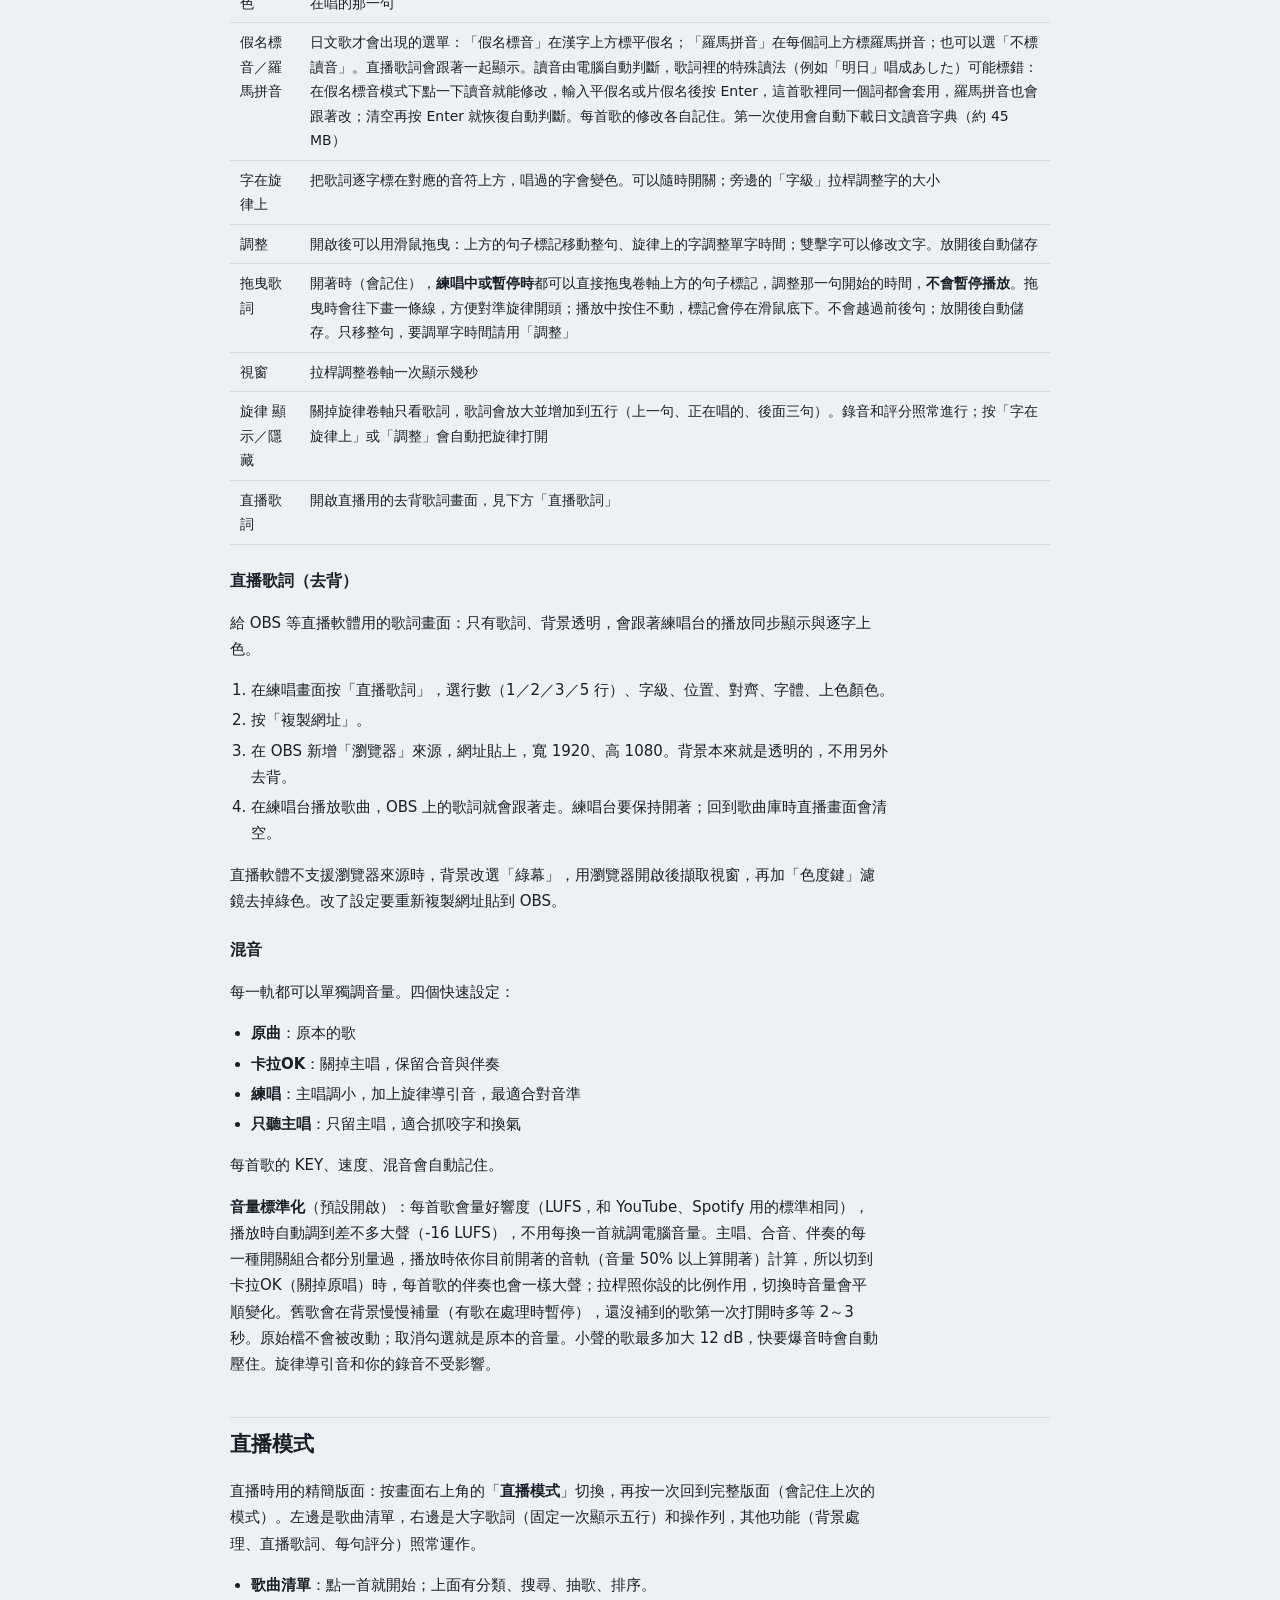
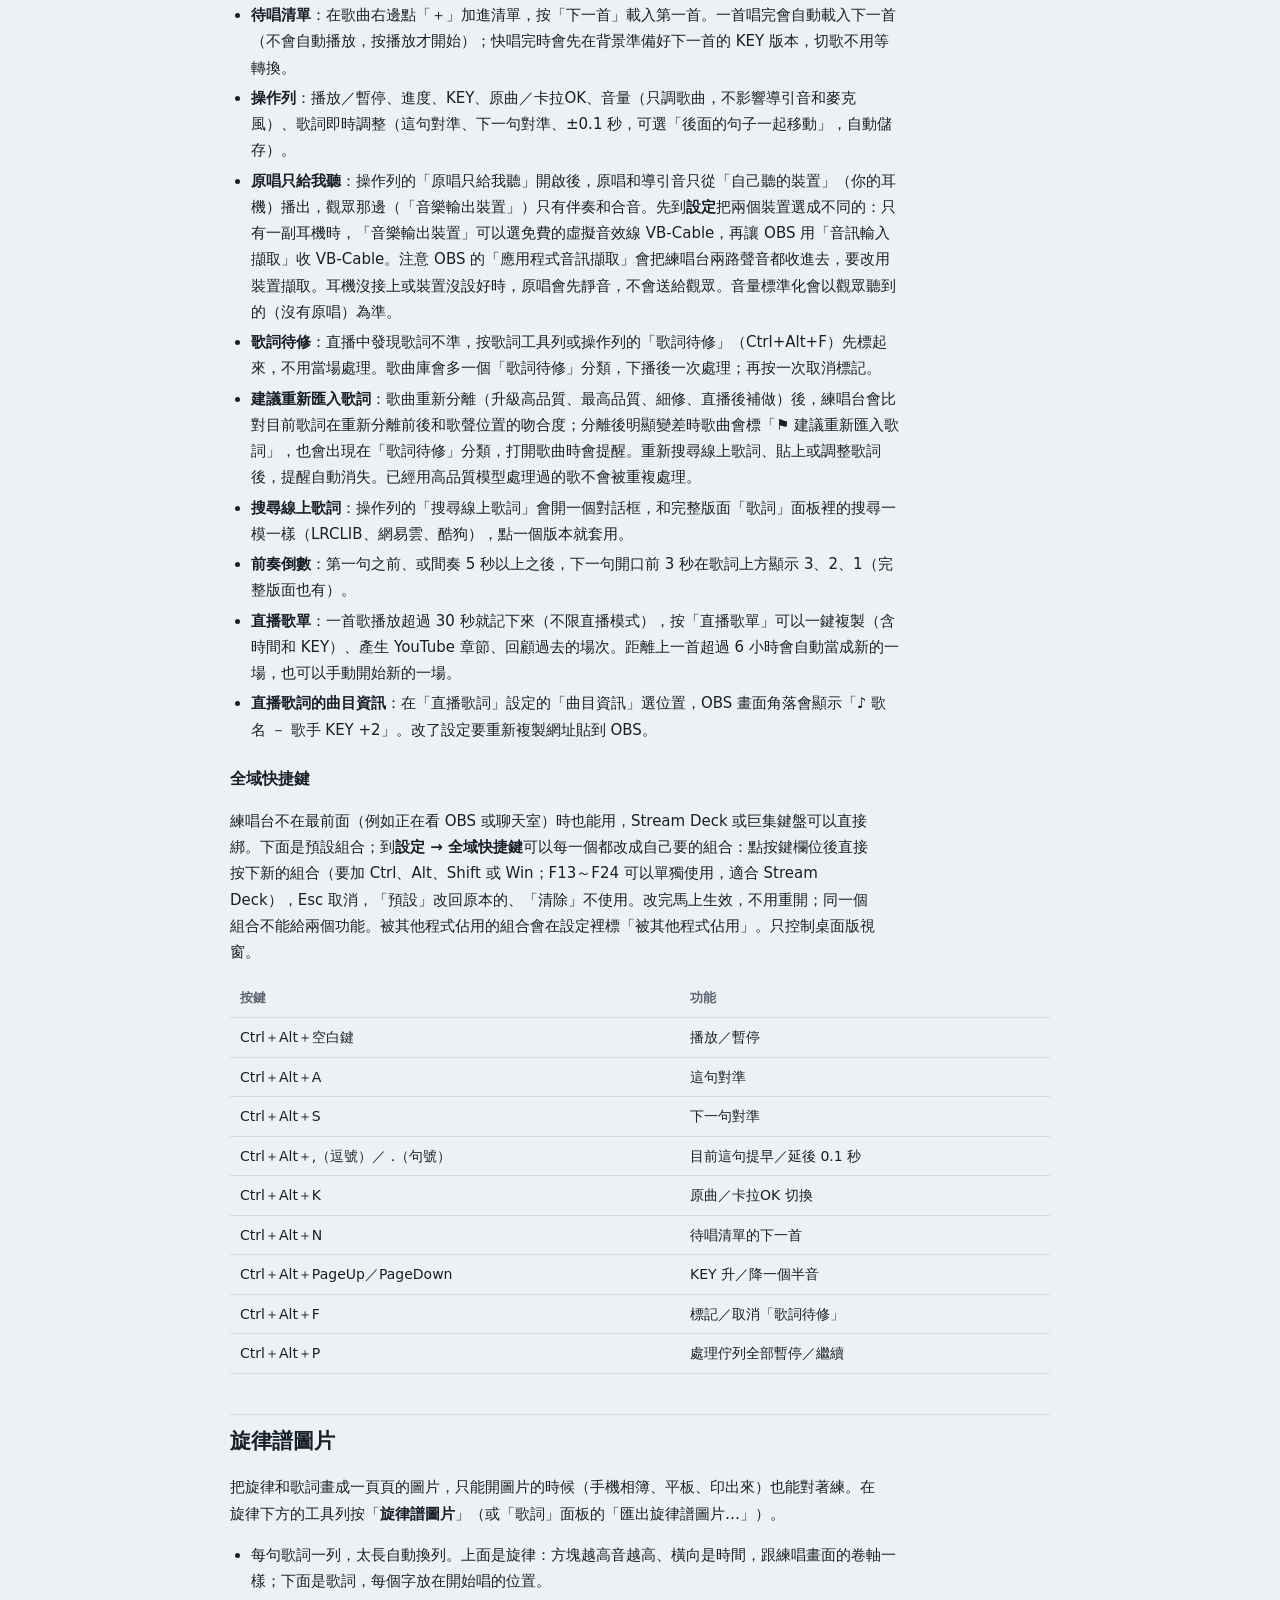
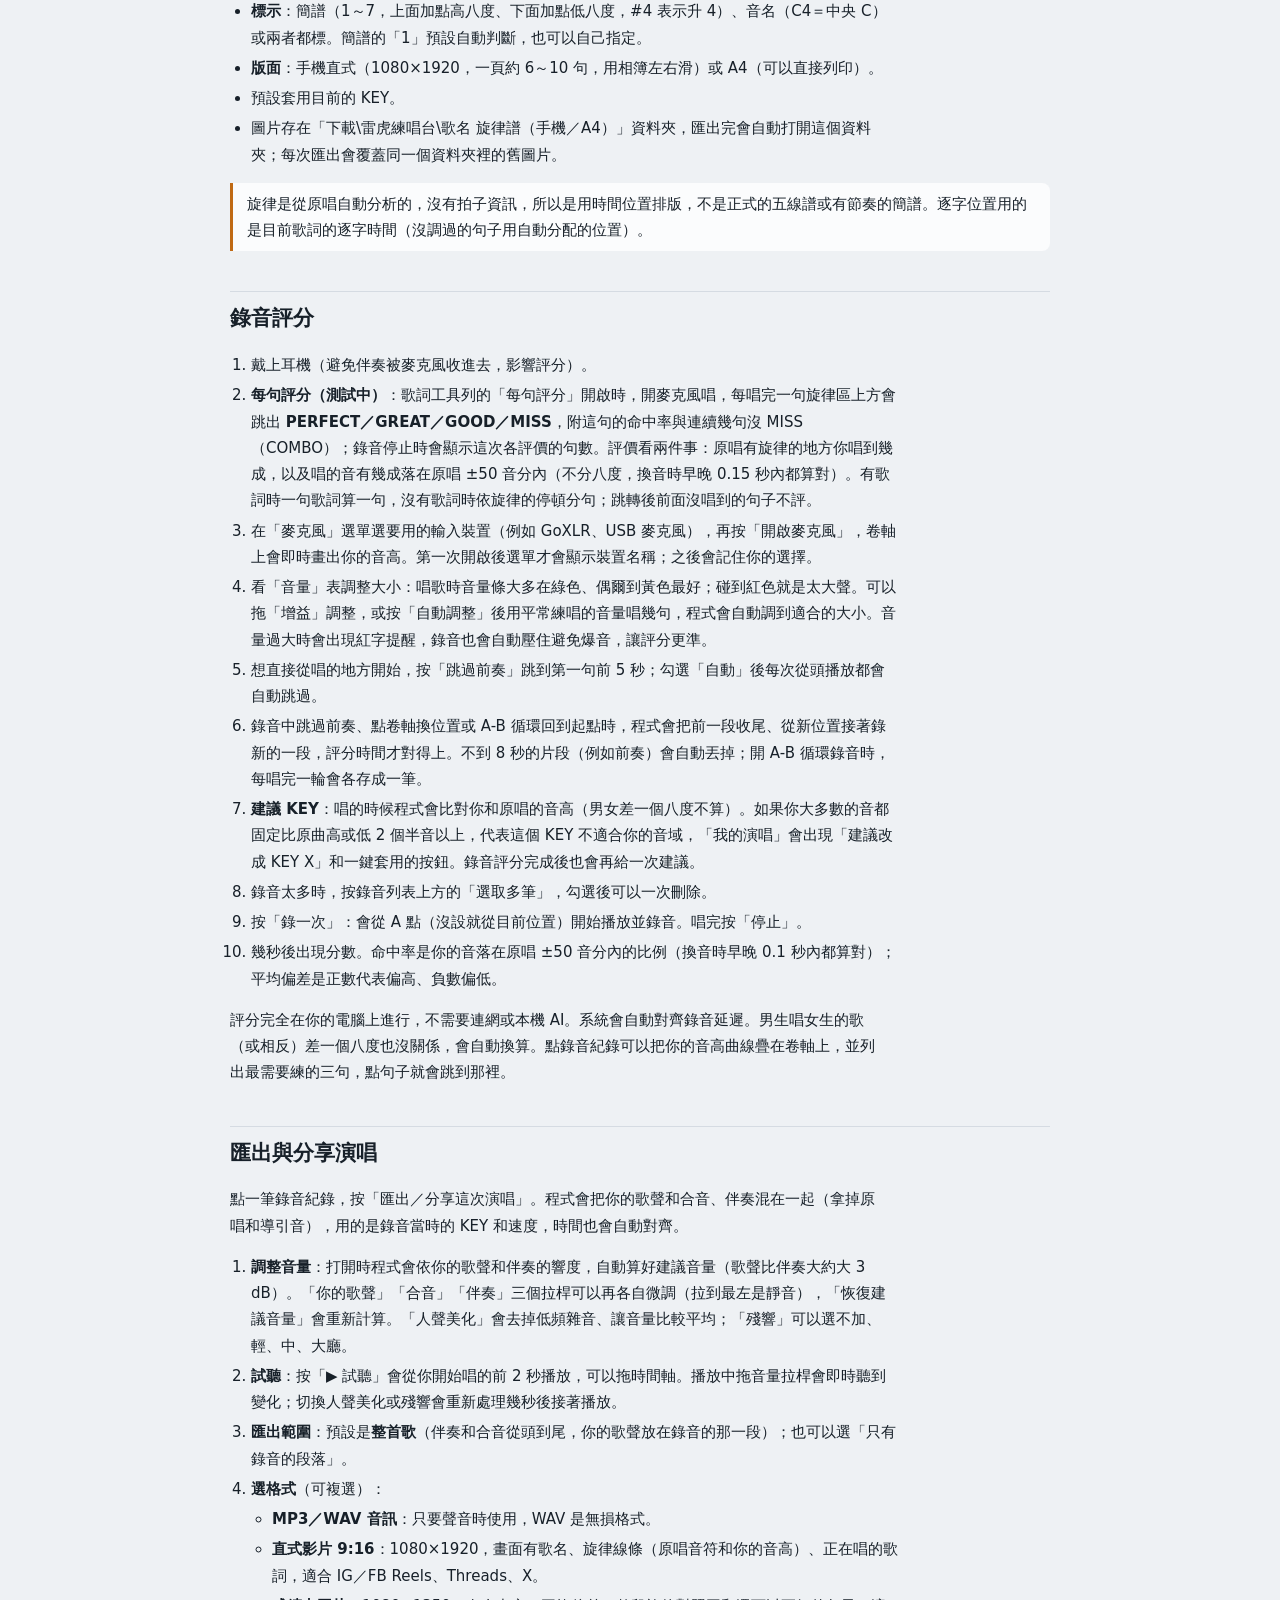
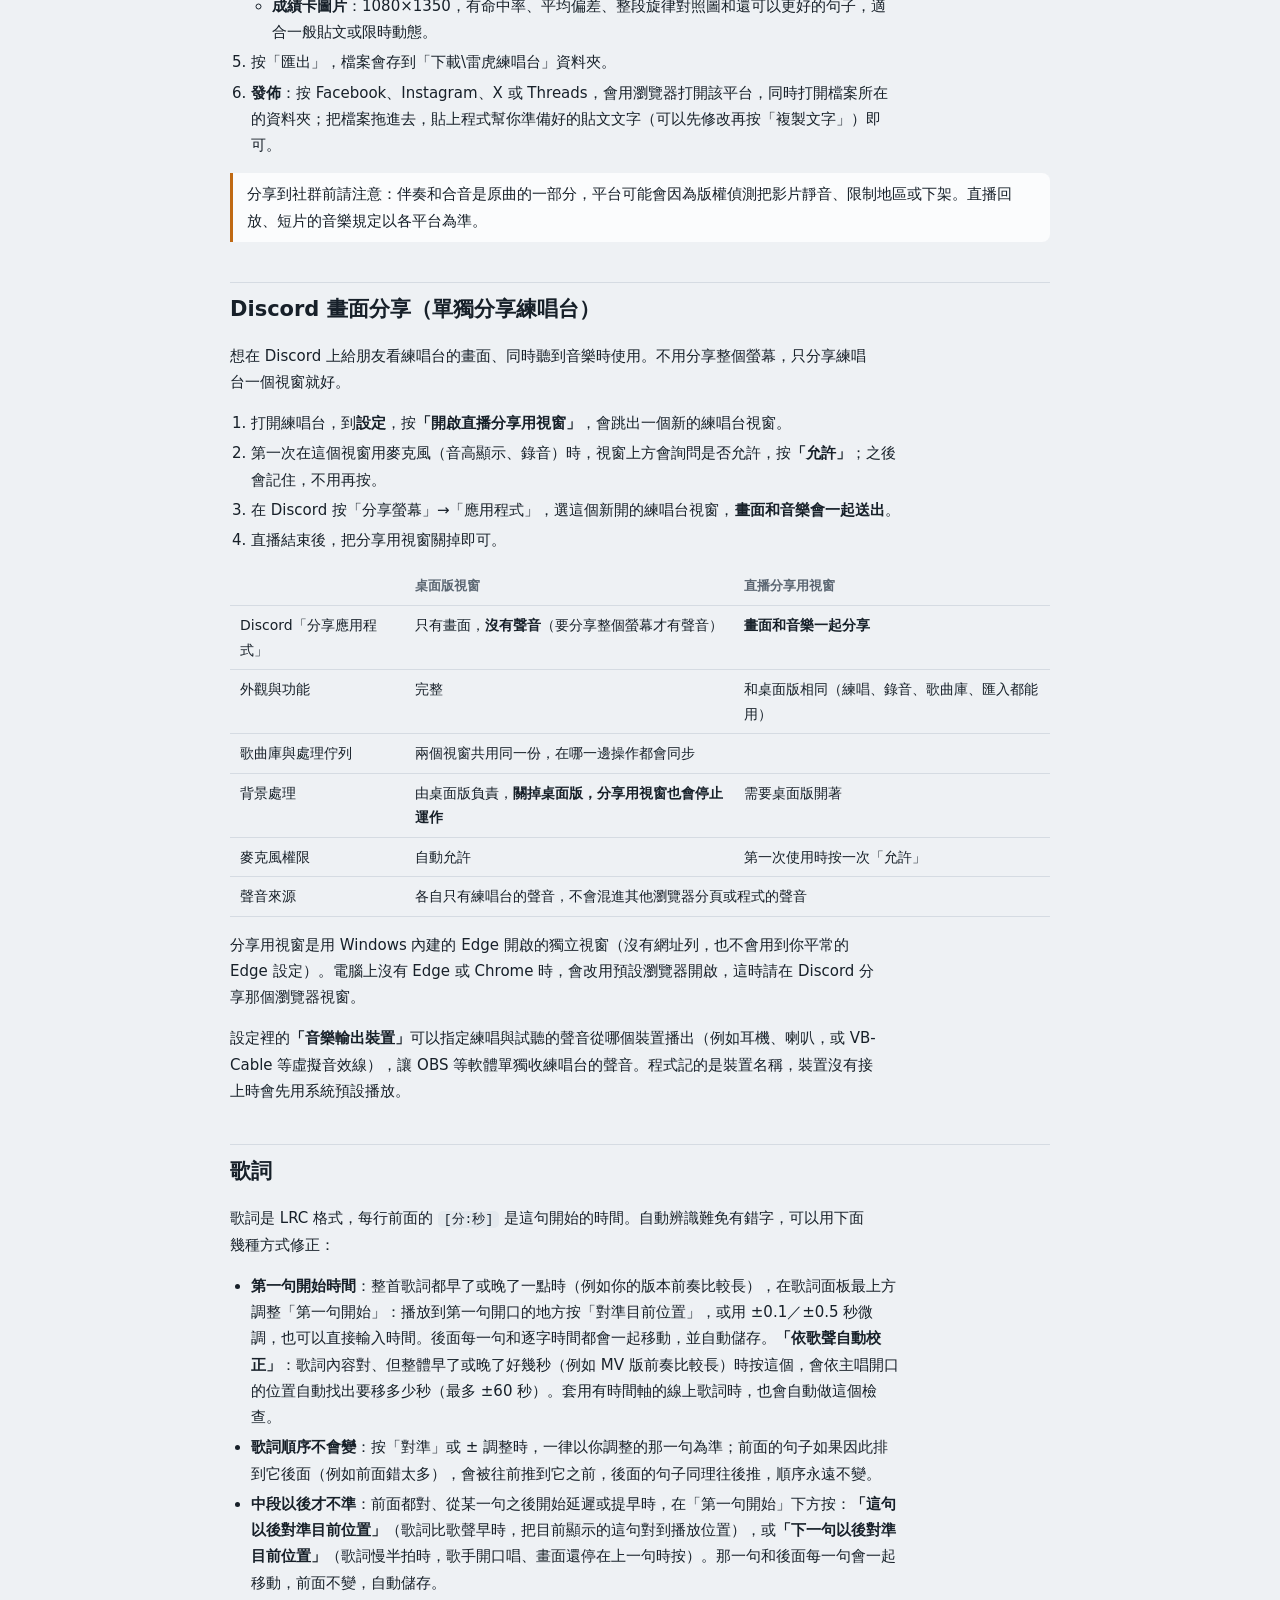
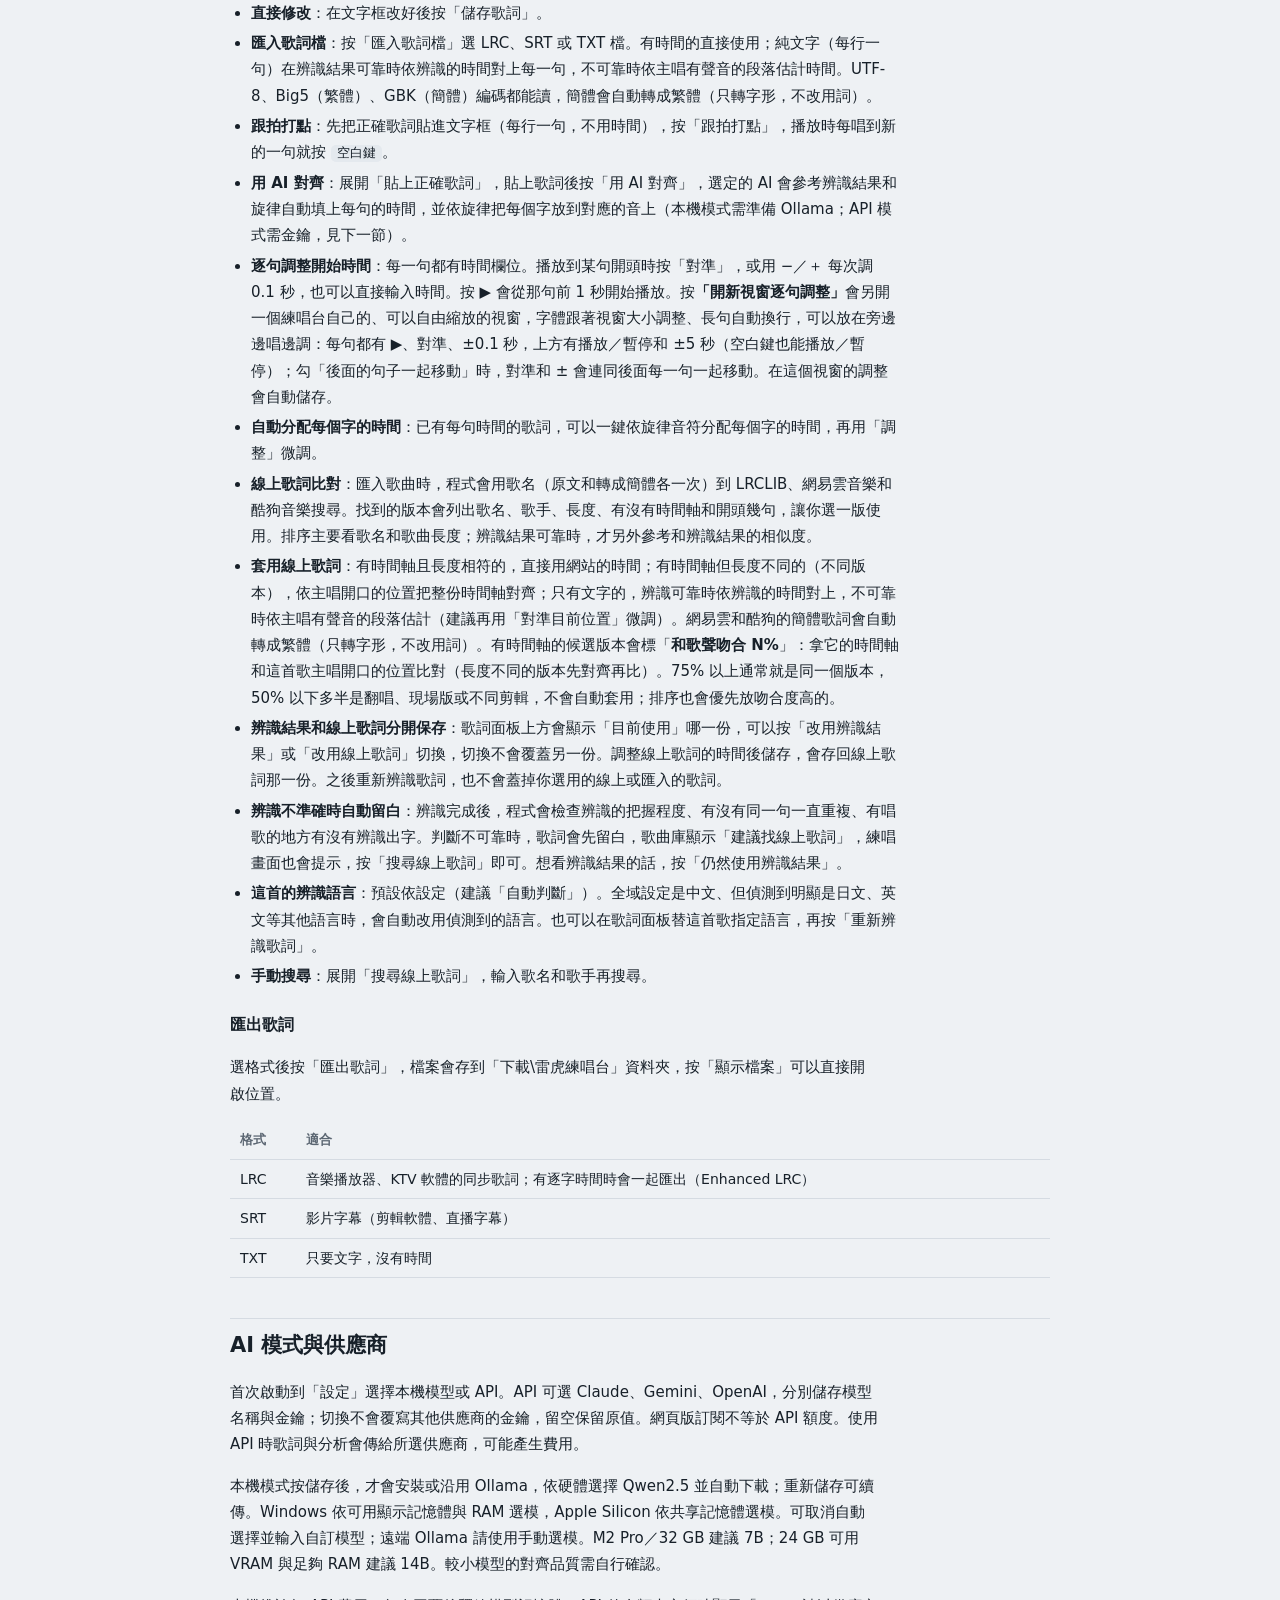
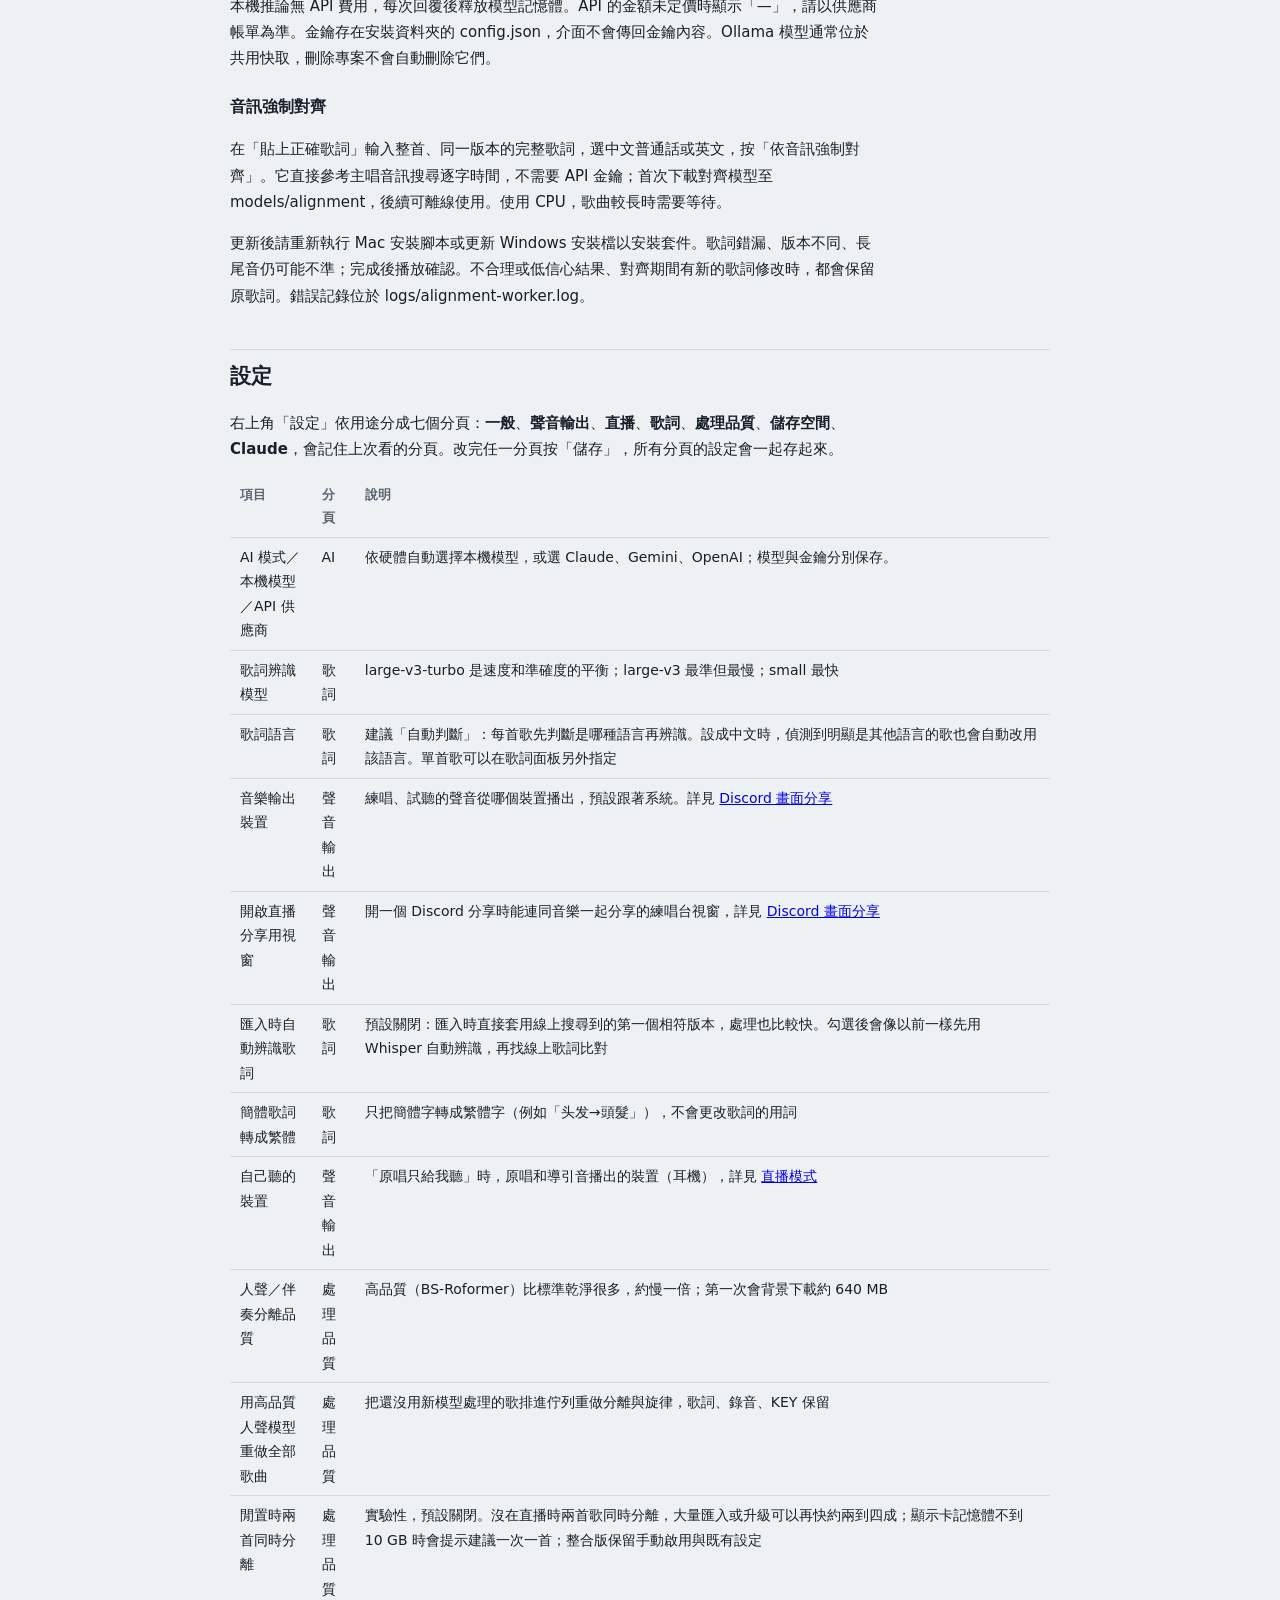
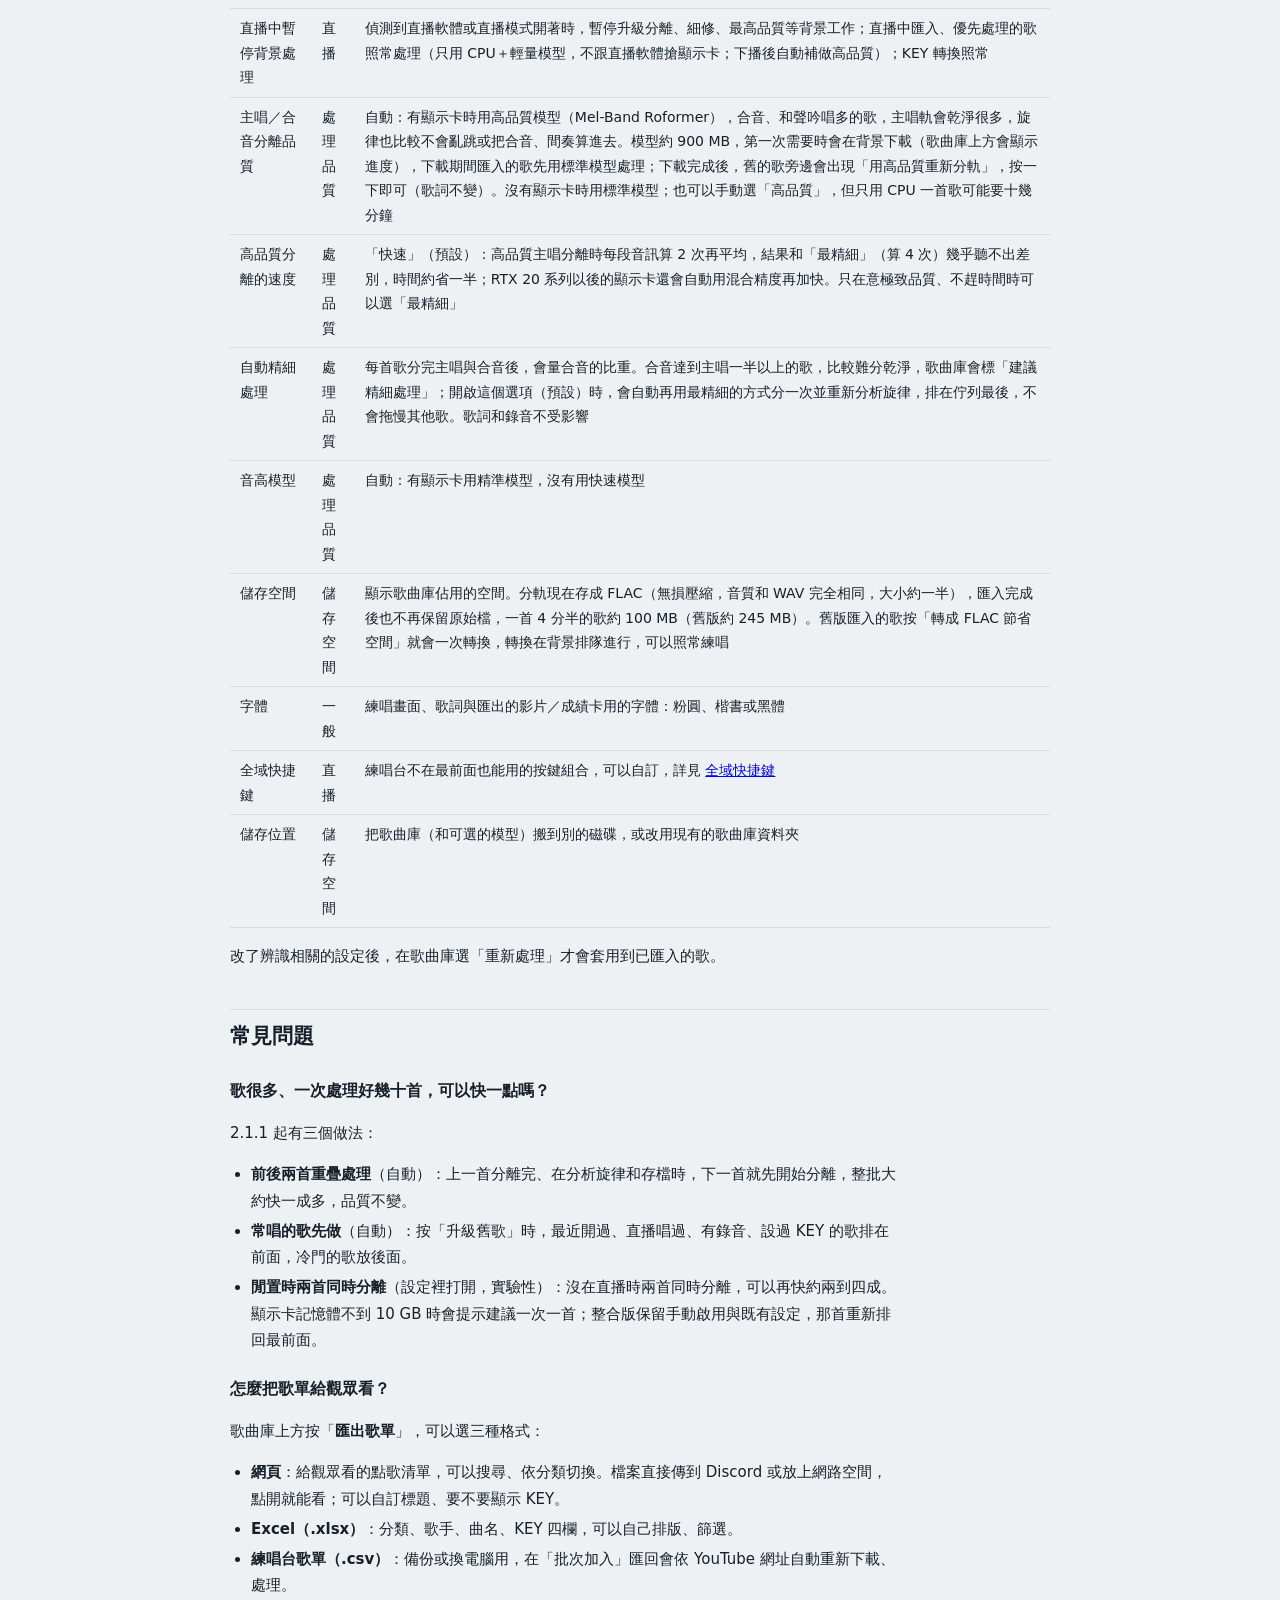
==== commit 328701df: "Merge upstream 2.3.2 with CPU live processing and retain all custom features" ====
--- a/static/help.html
+++ b/static/help.html
@@ -3,7 +3,7 @@
 <head>
 <meta charset="utf-8">
 <meta name="viewport" content="width=device-width,initial-scale=1">
-<title>雷虎練唱台 2.3.2 使用說明</title>
+<title>雷虎練唱台 2.3.3 使用說明</title>
 <style>
 /* 和程式本體同一套色彩：冷色控台底、琥珀色是原唱旋律、藍色是你的聲音 */
 :root {
@@ -51,7 +51,7 @@
 <body>
 <div class="wrap">
   <div class="top"><a href="/" id="back">← 回到雷虎練唱台</a></div>
-  <h1>雷虎練唱台 <span class="ver">2.3.2</span></h1>
+  <h1>雷虎練唱台 <span class="ver">2.3.3</span></h1>
 
   <section id="copyright" class="note legal" aria-labelledby="copyright-h">
     <h2 id="copyright-h">版權與使用聲明</h2>
@@ -87,7 +87,7 @@
 
   <h2 id="install">安裝</h2>
   <ol>
-    <li>首次安裝請雙擊 <code>LeihuLiantai-windows-ai-choice-2.3.2-Setup.exe</code>；已安裝整合版可使用 <code>LeihuLiantai-windows-ai-choice-2.3.2-Update.exe</code> 更新程式。已經裝過舊版的，直接安裝新版即可，歌曲庫和設定會保留。整合版 1.6.9 起，本整合分支有新版本時畫面上方會出現「有新版 x.y.z，點這裡更新」，按兩次確認後會自動下載、核對檔案並安裝，裝好自動重新開啟（處理中的工作會中斷）。</li>
+    <li>首次安裝請雙擊 <code>LeihuLiantai-windows-ai-choice-2.3.3-Setup.exe</code>；已安裝整合版可使用 <code>LeihuLiantai-windows-ai-choice-2.3.3-Update.exe</code> 更新程式。已經裝過舊版的，直接安裝新版即可，歌曲庫和設定會保留。整合版 1.6.9 起，本整合分支有新版本時畫面上方會出現「有新版 x.y.z，點這裡更新」，按兩次確認後會自動下載、核對檔案並安裝，裝好自動重新開啟（處理中的工作會中斷）。</li>
     <li>如果出現藍色的「Windows 已保護您的電腦」，按「其他資訊」，再按「仍要執行」。這是因為安裝程式沒有付費的數位簽章，不是病毒警告。</li>
     <li>選安裝位置（預設即可，不需要系統管理員權限），按「安裝」。</li>
     <li>如果這台電腦裝過雷虎練唱台，會先詢問：
@@ -168,6 +168,7 @@
     <tr><td>假名標音／羅馬拼音</td><td>日文歌才會出現的選單：「假名標音」在漢字上方標平假名；「羅馬拼音」在每個詞上方標羅馬拼音；也可以選「不標讀音」。直播歌詞會跟著一起顯示。讀音由電腦自動判斷，歌詞裡的特殊讀法（例如「明日」唱成あした）可能標錯：在假名標音模式下點一下讀音就能修改，輸入平假名或片假名後按 Enter，這首歌裡同一個詞都會套用，羅馬拼音也會跟著改；清空再按 Enter 就恢復自動判斷。每首歌的修改各自記住。第一次使用會自動下載日文讀音字典（約 45 MB）</td></tr>
     <tr><td>字在旋律上</td><td>把歌詞逐字標在對應的音符上方，唱過的字會變色。可以隨時開關；旁邊的「字級」拉桿調整字的大小</td></tr>
     <tr><td>調整</td><td>開啟後可以用滑鼠拖曳：上方的句子標記移動整句、旋律上的字調整單字時間；雙擊字可以修改文字。放開後自動儲存</td></tr>
+    <tr><td>拖曳歌詞</td><td>開著時（會記住），<b>練唱中或暫停時</b>都可以直接拖曳卷軸上方的句子標記，調整那一句開始的時間，<b>不會暫停播放</b>。拖曳時會往下畫一條線，方便對準旋律開頭；播放中按住不動，標記會停在滑鼠底下。不會越過前後句；放開後自動儲存。只移整句，要調單字時間請用「調整」</td></tr>
     <tr><td>視窗</td><td>拉桿調整卷軸一次顯示幾秒</td></tr>
     <tr><td>旋律 顯示／隱藏</td><td>關掉旋律卷軸只看歌詞，歌詞會放大並增加到五行（上一句、正在唱的、後面三句）。錄音和評分照常進行；按「字在旋律上」或「調整」會自動把旋律打開</td></tr>
     <tr><td>直播歌詞</td><td>開啟直播用的去背歌詞畫面，見下方「直播歌詞」</td></tr>
@@ -336,7 +337,7 @@
     <tr><td>人聲／伴奏分離品質</td><td>處理品質</td><td>高品質（BS-Roformer）比標準乾淨很多，約慢一倍；第一次會背景下載約 640 MB</td></tr>
     <tr><td>用高品質人聲模型重做全部歌曲</td><td>處理品質</td><td>把還沒用新模型處理的歌排進佇列重做分離與旋律，歌詞、錄音、KEY 保留</td></tr>
     <tr><td>閒置時兩首同時分離</td><td>處理品質</td><td>實驗性，預設關閉。沒在直播時兩首歌同時分離，大量匯入或升級可以再快約兩到四成；顯示卡記憶體不到 10 GB 時會提示建議一次一首；整合版保留手動啟用與既有設定</td></tr>
-    <tr><td>直播中暫停背景處理</td><td>直播</td><td>偵測到直播軟體或直播模式開著時，暫停升級分離、細修、最高品質等背景工作；直播中匯入的歌照常處理（先用輕量模型，下播後自動補做高品質）；KEY 轉換照常</td></tr>
+    <tr><td>直播中暫停背景處理</td><td>直播</td><td>偵測到直播軟體或直播模式開著時，暫停升級分離、細修、最高品質等背景工作；直播中匯入、優先處理的歌照常處理（只用 CPU＋輕量模型，不跟直播軟體搶顯示卡；下播後自動補做高品質）；KEY 轉換照常</td></tr>
     <tr><td>主唱／合音分離品質</td><td>處理品質</td><td>自動：有顯示卡時用高品質模型（Mel-Band Roformer），合音、和聲吟唱多的歌，主唱軌會乾淨很多，旋律也比較不會亂跳或把合音、間奏算進去。模型約 900 MB，第一次需要時會在背景下載（歌曲庫上方會顯示進度），下載期間匯入的歌先用標準模型處理；下載完成後，舊的歌旁邊會出現「用高品質重新分軌」，按一下即可（歌詞不變）。沒有顯示卡時用標準模型；也可以手動選「高品質」，但只用 CPU 一首歌可能要十幾分鐘</td></tr>
     <tr><td>高品質分離的速度</td><td>處理品質</td><td>「快速」（預設）：高品質主唱分離時每段音訊算 2 次再平均，結果和「最精細」（算 4 次）幾乎聽不出差別，時間約省一半；RTX 20 系列以後的顯示卡還會自動用混合精度再加快。只在意極致品質、不趕時間時可以選「最精細」</td></tr>
     <tr><td>自動精細處理</td><td>處理品質</td><td>每首歌分完主唱與合音後，會量合音的比重。合音達到主唱一半以上的歌，比較難分乾淨，歌曲庫會標「建議精細處理」；開啟這個選項（預設）時，會自動再用最精細的方式分一次並重新分析旋律，排在佇列最後，不會拖慢其他歌。歌詞和錄音不受影響</td></tr>
@@ -386,8 +387,9 @@
   <p>不會。預設開啟「<b>直播中暫停背景處理</b>」（設定裡可以關）：偵測到 OBS、Streamlabs、XSplit、vMix 或 VTube Studio 在跑，或練唱台的直播模式開著時：</p>
   <ul>
     <li><b>背景工作先停</b>：升級分離、細修、最高品質處理、壓縮這類會吃滿顯示卡、又不急的工作會停住（做到一半的會讓出顯示卡，下播後重做），歌曲庫上方會顯示「直播中，背景工作已暫停」；直播軟體關掉後自動繼續。</li>
-    <li><b>直播中匯入照常</b>：觀眾點歌、臨時加歌，匯入的歌會優先處理，但改用<b>輕量模型</b>（標準分離），處理快、佔顯示卡的時間短，馬上可以唱。下播後練唱台會自動用高品質模型重新分離一次（歌詞、錄音不動）。</li>
-    <li>KEY 轉換、錄音評分不受影響，直播中換歌照常。</li>
+    <li><b>顯示卡被其他程式佔滿時也一樣</b>：就算沒有開直播軟體，只要顯示卡記憶體剩不到 3.5 GB、或已經被其他程式用得很滿（遊戲、錄影、NVIDIA 即時重播等），也會跟直播中一樣先暫停背景工作、新的分離改用 CPU，顯示卡空出來後自動恢復。</li>
+    <li><b>直播中匯入照常</b>：觀眾點歌、臨時加歌、按「優先處理」或重新處理的歌照常處理，但改用<b>輕量模型</b>（標準分離），而且<b>只用 CPU、不碰顯示卡</b>：直播軟體和 VTube Studio 佔著顯示卡時，顯示卡運算會被擠到幾乎停住，改用 CPU 才不會卡在 2%。下播後練唱台會自動用顯示卡＋高品質模型重新分離一次（歌詞、錄音不動）。</li>
+    <li>KEY 轉換、錄音評分照常（錄音評分的音高分析直播中也改用 CPU），直播中換歌照常。</li>
   </ul>
   <p>真的要在直播中做背景工作，按「直播中也照常處理」可以暫停偵測一小時。</p>
   <h3>伴奏裡還聽得到人聲、主唱軌有鼓聲</h3>
@@ -432,6 +434,28 @@
   <p>Windows 設定 → 應用程式 → 找到「雷虎練唱台」→ 解除安裝。過程中會問你要不要保留歌曲庫；選「否」就只移除程式，歌曲和錄音會留下來。</p>
 
   <h2 id="changes">版本紀錄</h2>
+<h3>2.3.3（整合版，上游 2.3.2）</h3>
+  <p>整合直播 CPU 處理、主唱分軌補回、提早搜尋歌詞與播放中拖曳歌詞；修正逐字拖曳的變數錯誤。保留 YouTube 下載、所有匯入方式、雙向同步、各 AI 與手動並行。</p>
+  <h3>2.3.2（上游）</h3>
+  <p><b>問題修正</b></p>
+  <ul>
+    <li>修正開台時分離容易卡住（停在 2% 不動）：直播中的匯入、優先處理、重新處理改用 CPU＋輕量模型，不跟 OBS、VTube Studio 搶顯示卡；下播後自動用高品質補做</li>
+    <li>直播中錄音評分的音高分析也改用 CPU，避免卡頓</li>
+    <li>直播軟體偵測改用更快、更穩的方式：電腦很忙時也不會漏抓 OBS、VTube Studio</li>
+    <li>顯示卡被其他程式佔滿（記憶體不夠或使用率很高）時，也會先暫停背景工作、新的分離改用 CPU，不再把顯示卡塞爆讓整台電腦卡住</li>
+    <li>分離做到一半沒有進度（顯示卡被擠住）時，2 分鐘內就會改用 CPU＋標準模型重做，不再改到主程式裡用顯示卡跟著卡住</li>
+    <li>顯示卡記憶體不到 10 GB 時，預設一次只讓一個工作用顯示卡；整合版仍可手動開啟閒置時兩首同時分離</li>
+    <li>修正主唱被分到「合音」：多軌疊錄的副歌（例如〈牛仔很忙〉）、對唱或多人輪流唱的歌，常有整段或幾句主唱跑到合音裡，只開主唱導唱時那段不見、旋律線也斷掉，開「原唱只給我聽」時觀眾還會聽到原唱。現在會自動搬回主唱並補上旋律線：
+      <ul>
+        <li>「主唱沒聲音、合音很大聲」持續超過 8 秒的整段</li>
+        <li>有時間歌詞時逐句檢查：明明在唱歌詞、主唱卻整句沒聲音的句子</li>
+        <li>主唱有聲音但很多句都比合音小很多（沒辦法自動整句搬）時，歌曲清單會出現提醒，可以改用「用最高品質人聲分離重新辨識」或「合唱模式」</li>
+      </ul>
+      已處理過的歌會在背景檢查一次（不用重新分離），之後新處理的歌、換過歌詞的歌也會自動檢查；直播中暫停。</li>
+    <li>新增「拖曳歌詞」開關：練唱中或暫停時，直接用滑鼠拖曳卷軸上方的句子標記調整每句開始的時間，不會打斷播放</li>
+    <li>匯入新歌時，線上歌詞改成和分離同時搜尋：分離完先套用歌詞（用主唱＋合音的位置對時間，主唱分錯也不會對歪），接著逐句檢查主唱、搬回被分到合音的句子，最後才分析旋律——一次做好，不用事後再補一輪</li>
+  </ul>
+
   <h3>2.3.2（整合版，上游 2.3.1）</h3>
   <p>整合音訊匯入框、顯存判斷、記錄檔輪替與歌曲庫搬移修正；YouTube 下載、批次匯入、Excel／CSV 與播放清單維持直接可用，不需隱藏解鎖，並保留既有所有自訂功能。</p>
   <h3>2.3.1（上游）</h3>
@@ -799,7 +823,7 @@
     <li>初版：AI 分離主唱／合音／伴奏、旋律分析、歌詞辨識與台灣繁體轉換、升降 KEY 與變速、A–B 循環、麥克風即時音高與錄音評分、YouTube 匯入、本機 AI 歌詞對齊與練習建議、用量與費用顯示、歌詞匯出（LRC／SRT／TXT）、顯示卡加速、桌面程式與安裝程式</li>
   </ul>
 
-  <p class="lede" style="margin-top:40px">雷虎練唱台 2.3.2</p>
+  <p class="lede" style="margin-top:40px">雷虎練唱台 2.3.3</p>
 </div>
 <script>
   // 直接用瀏覽器開啟這份說明時，隱藏「回到程式」的連結
